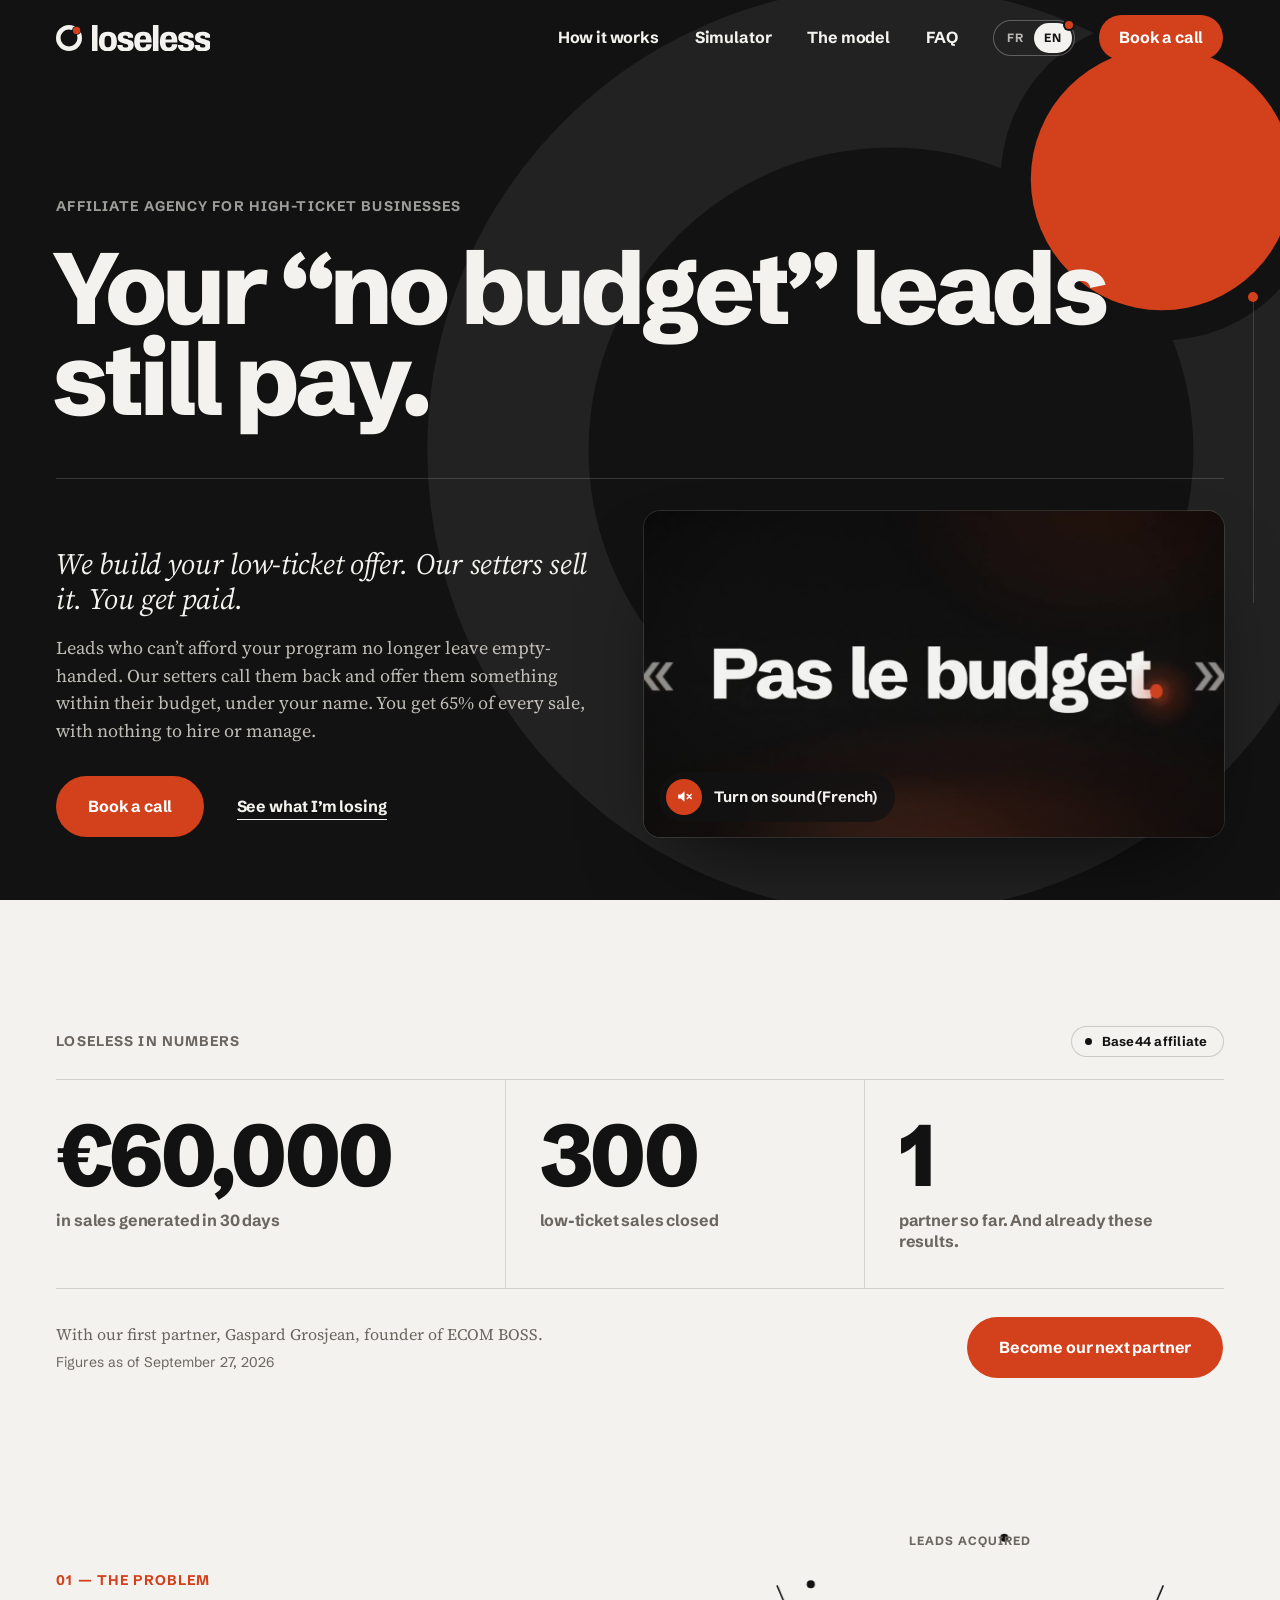
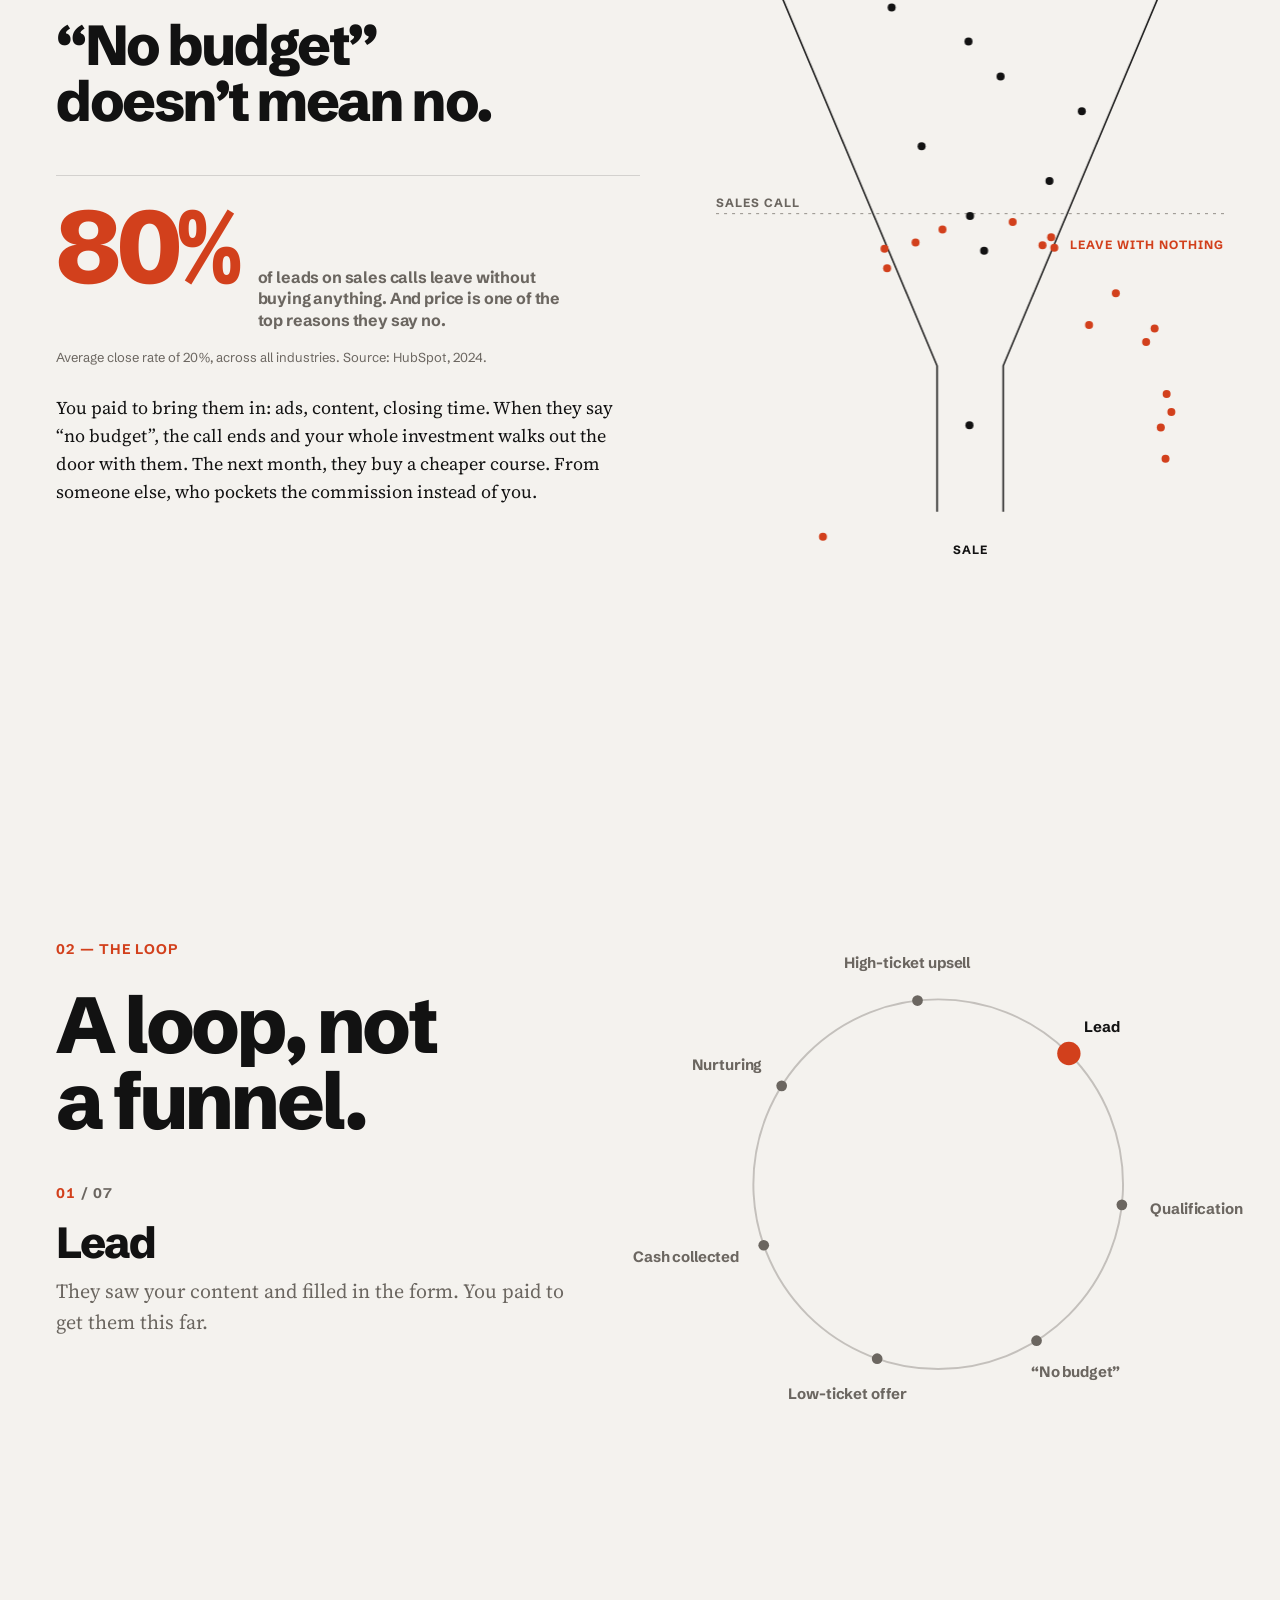
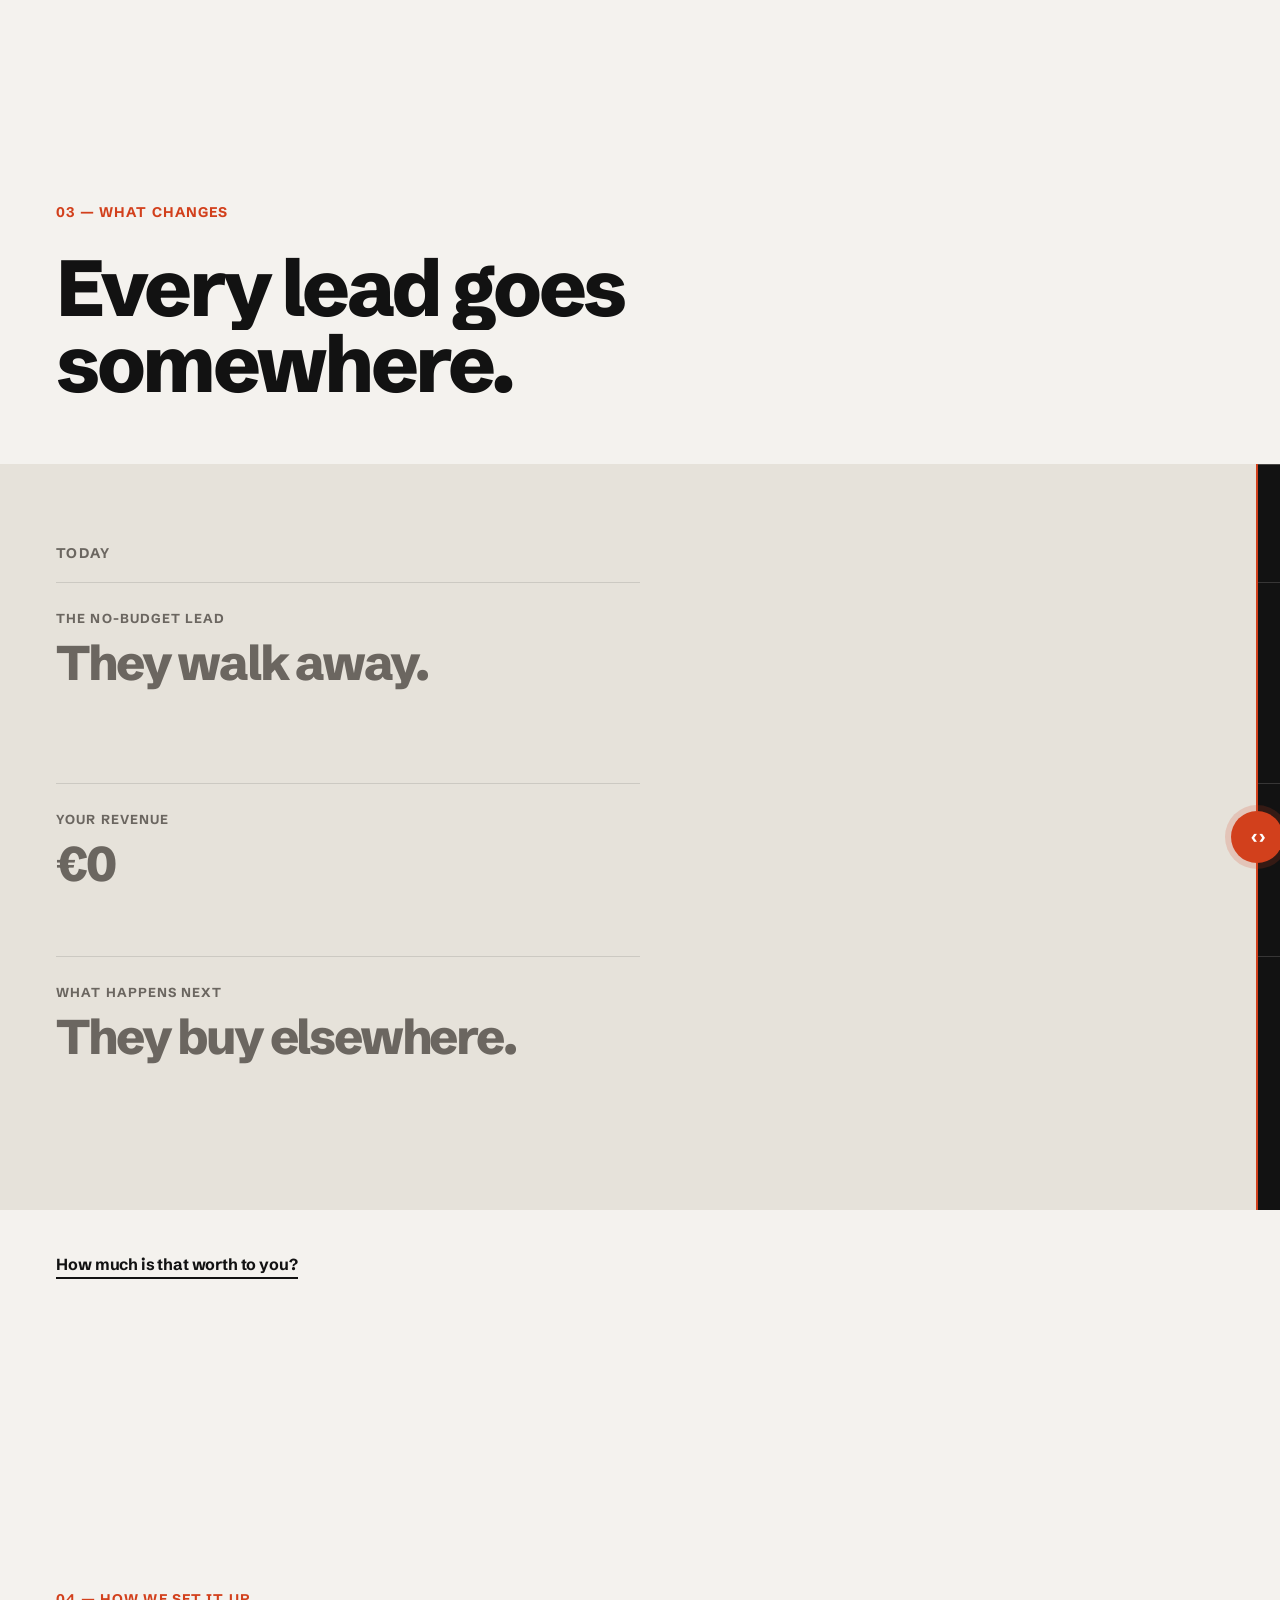
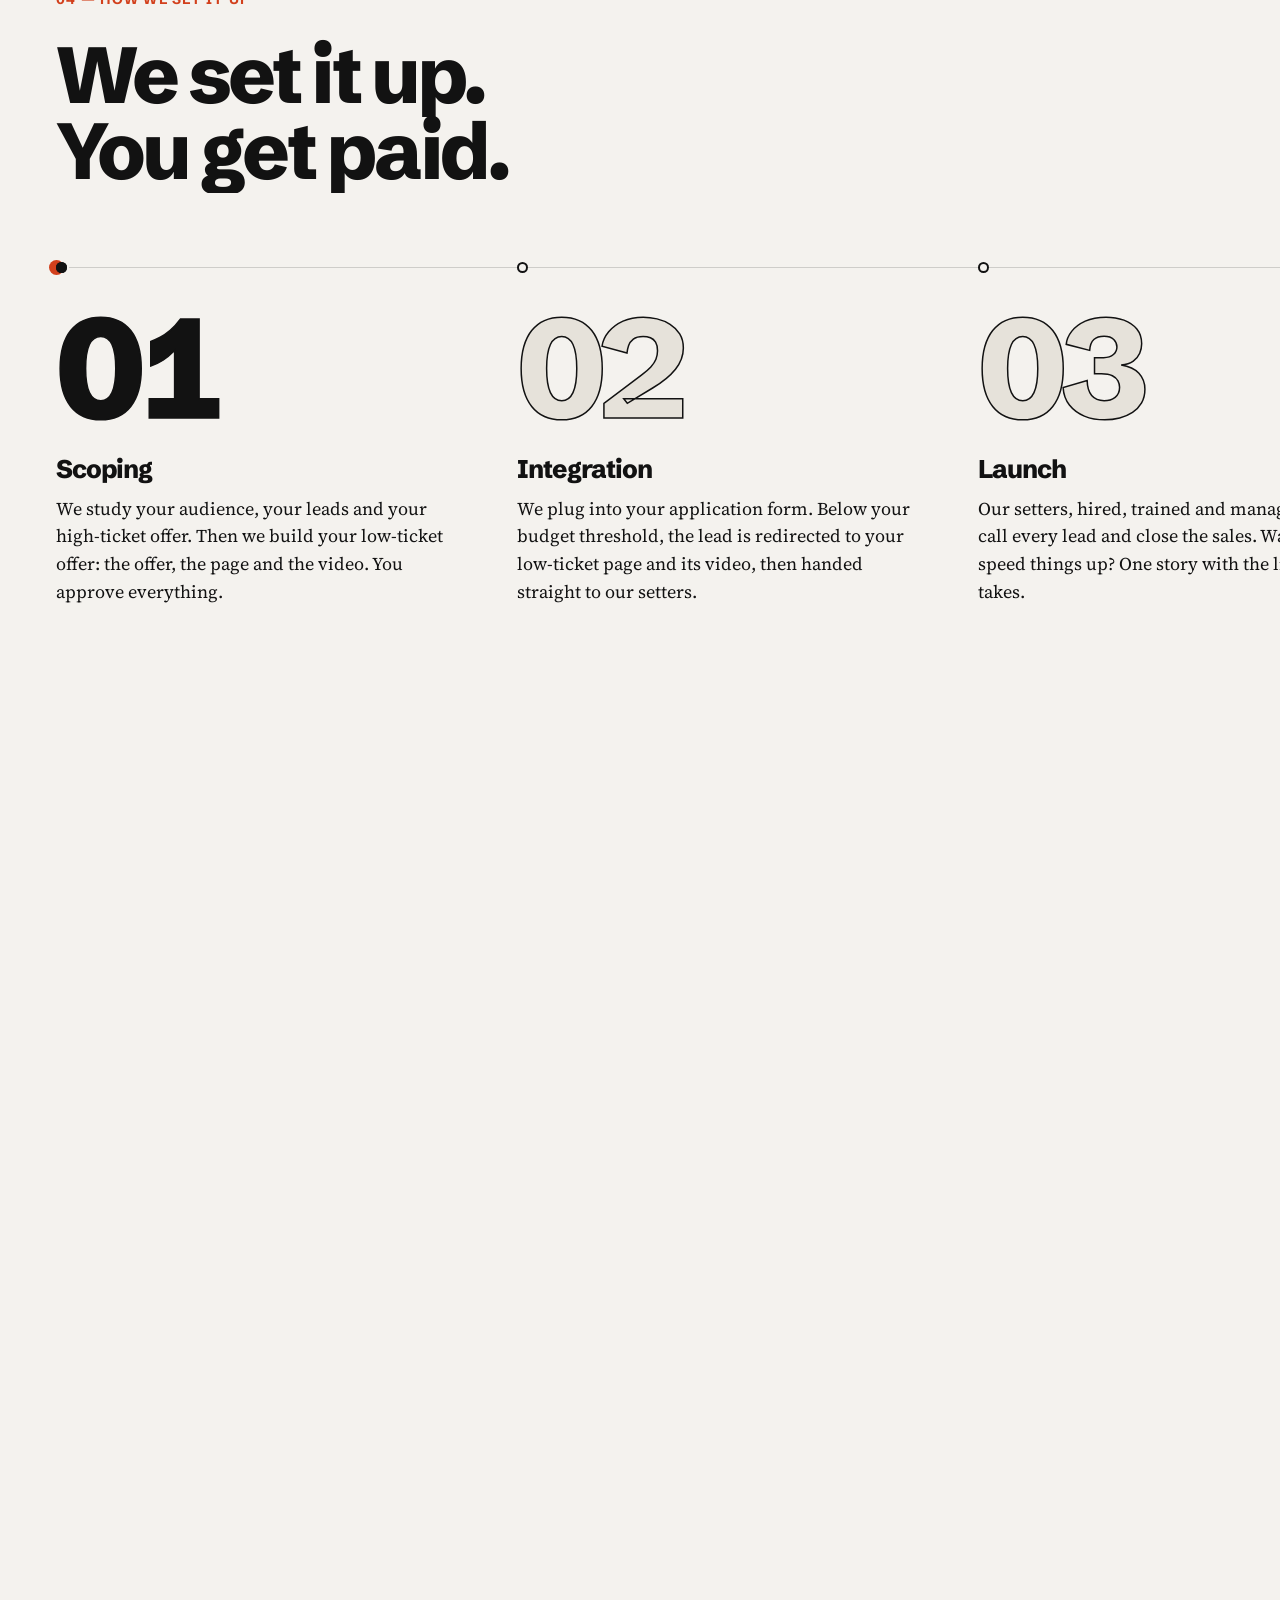
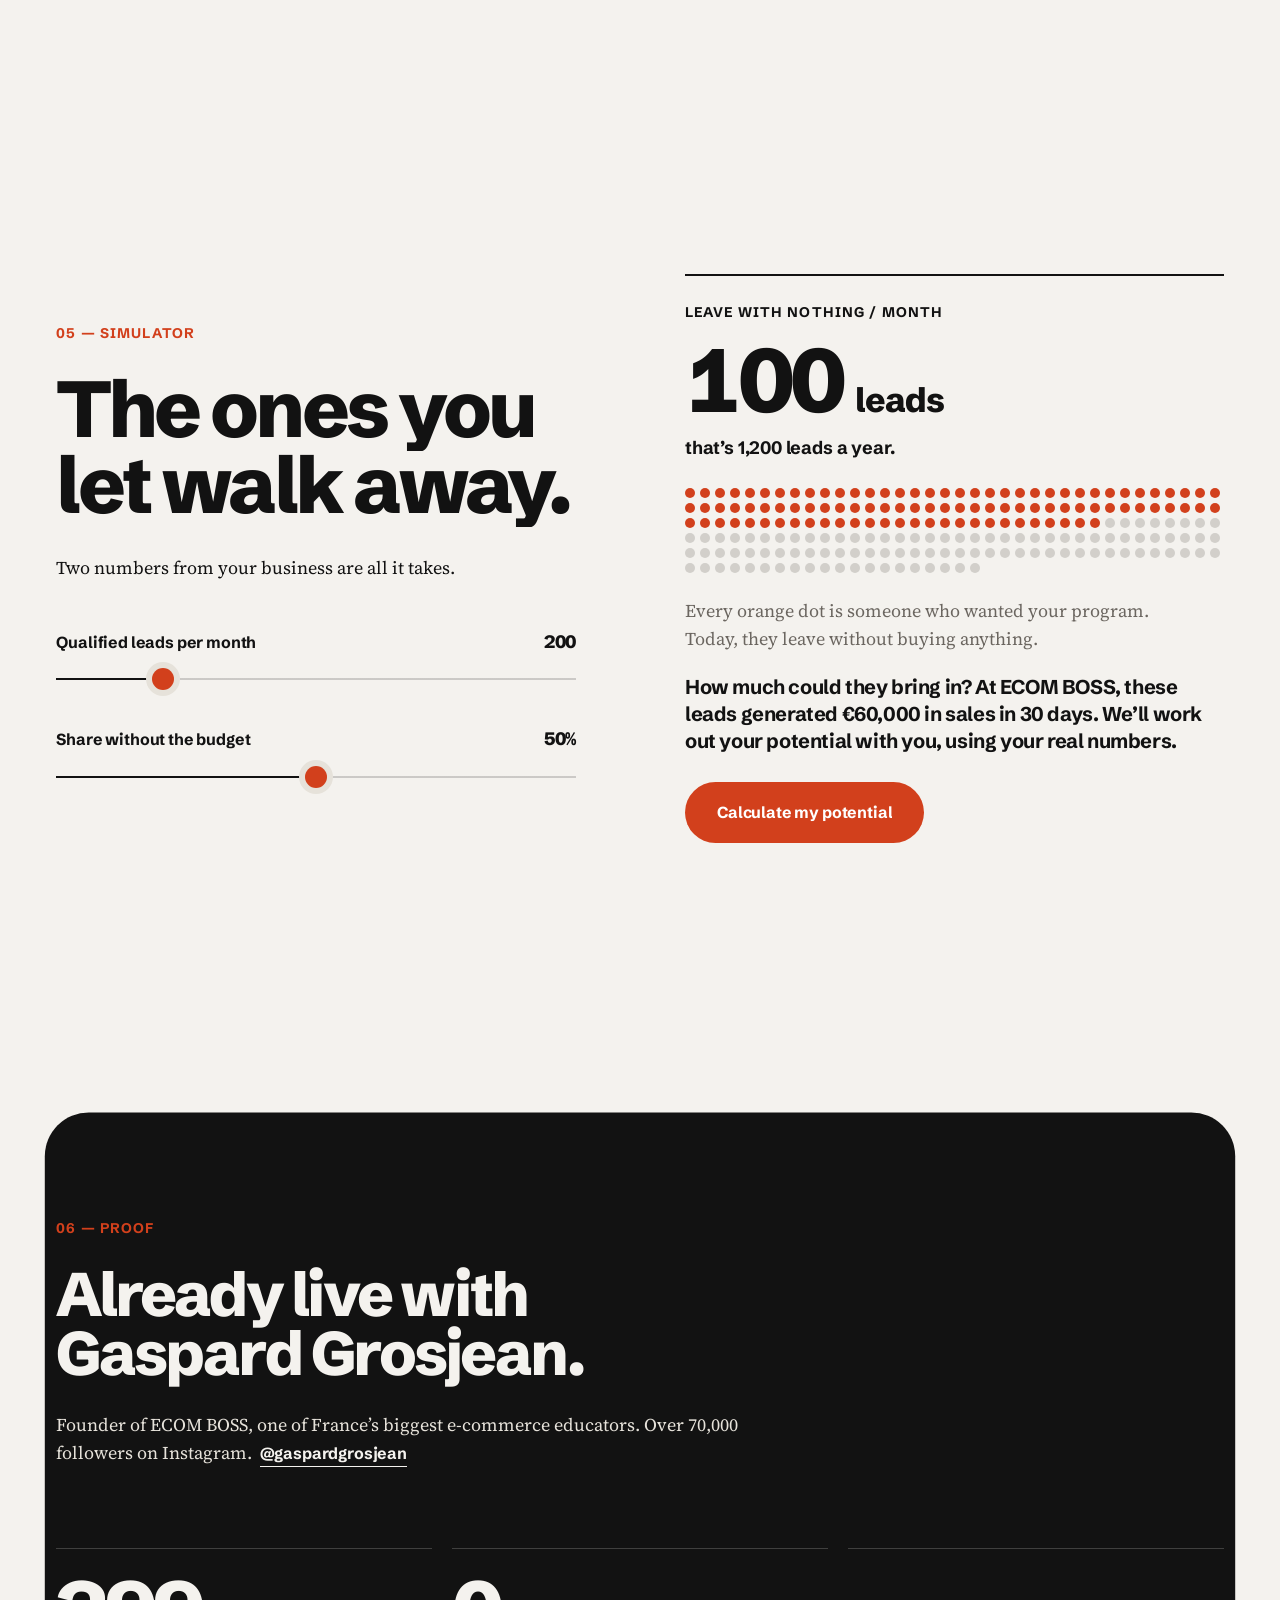
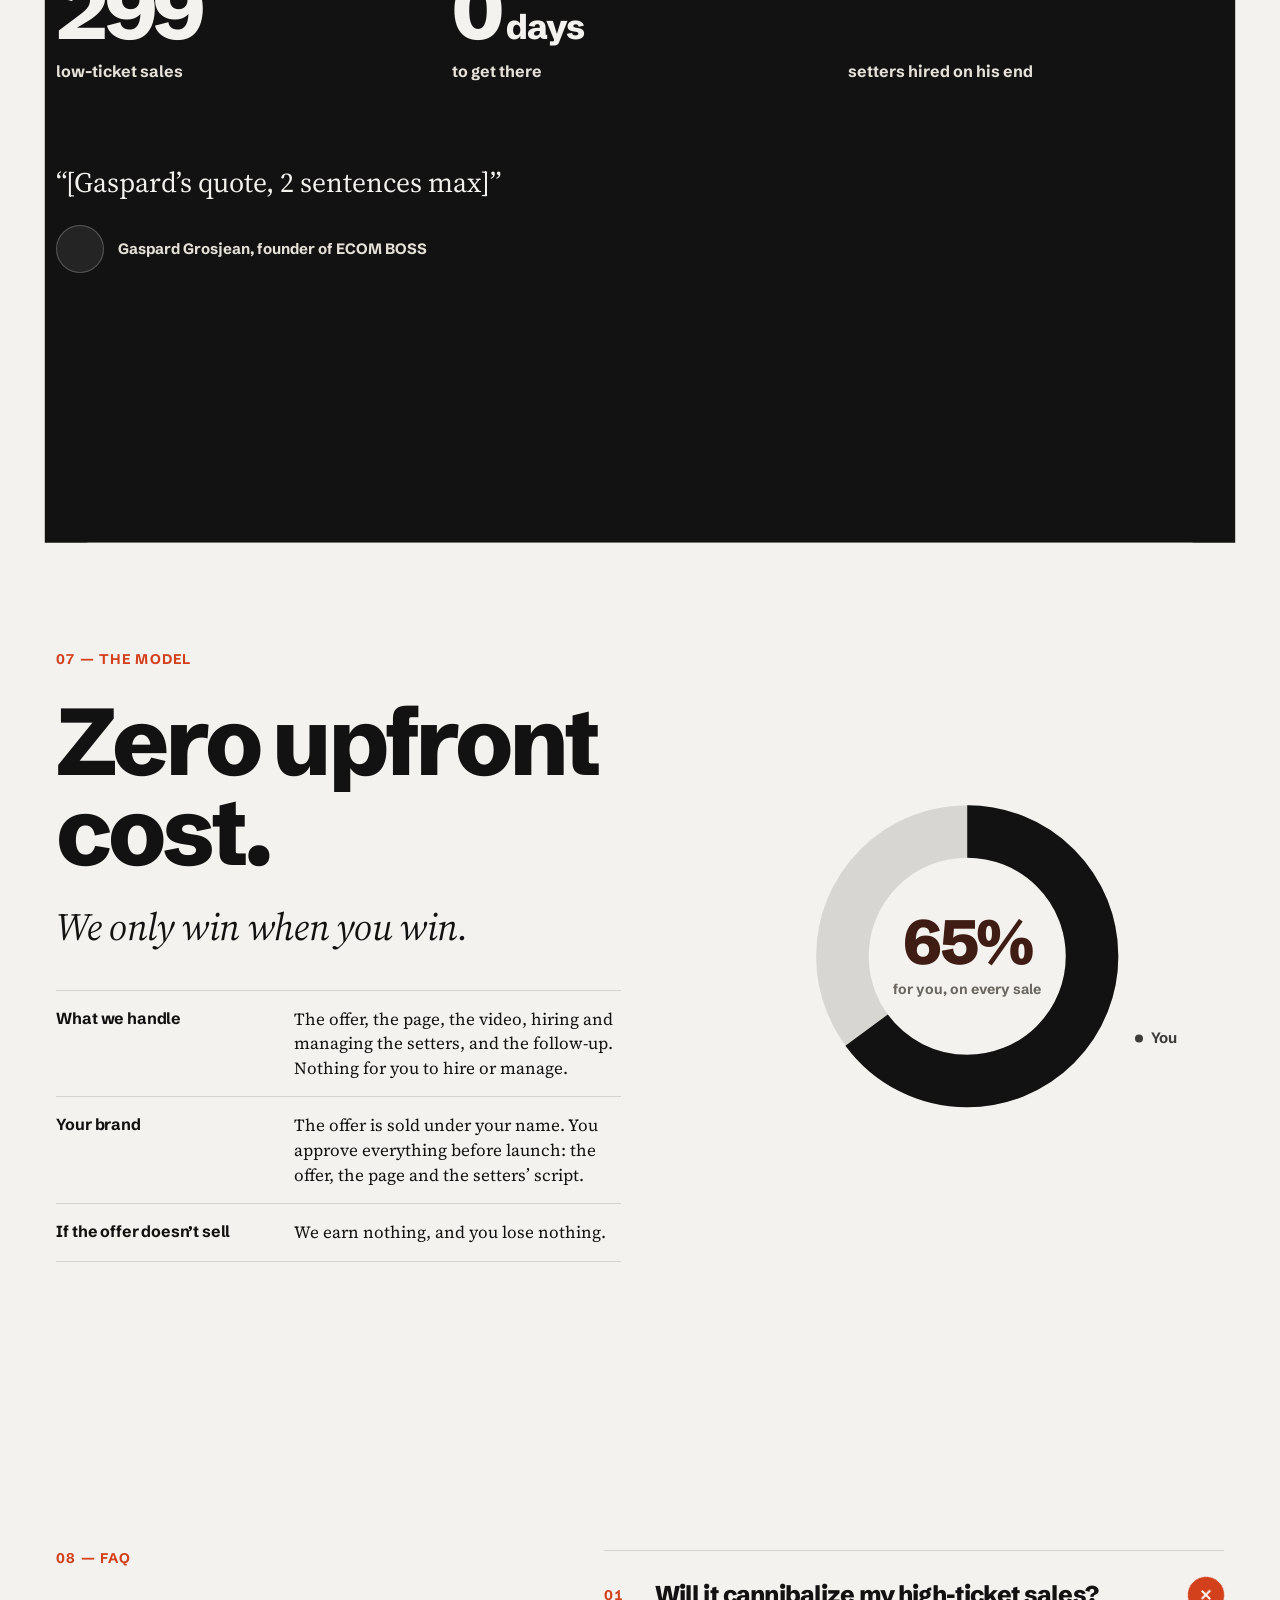
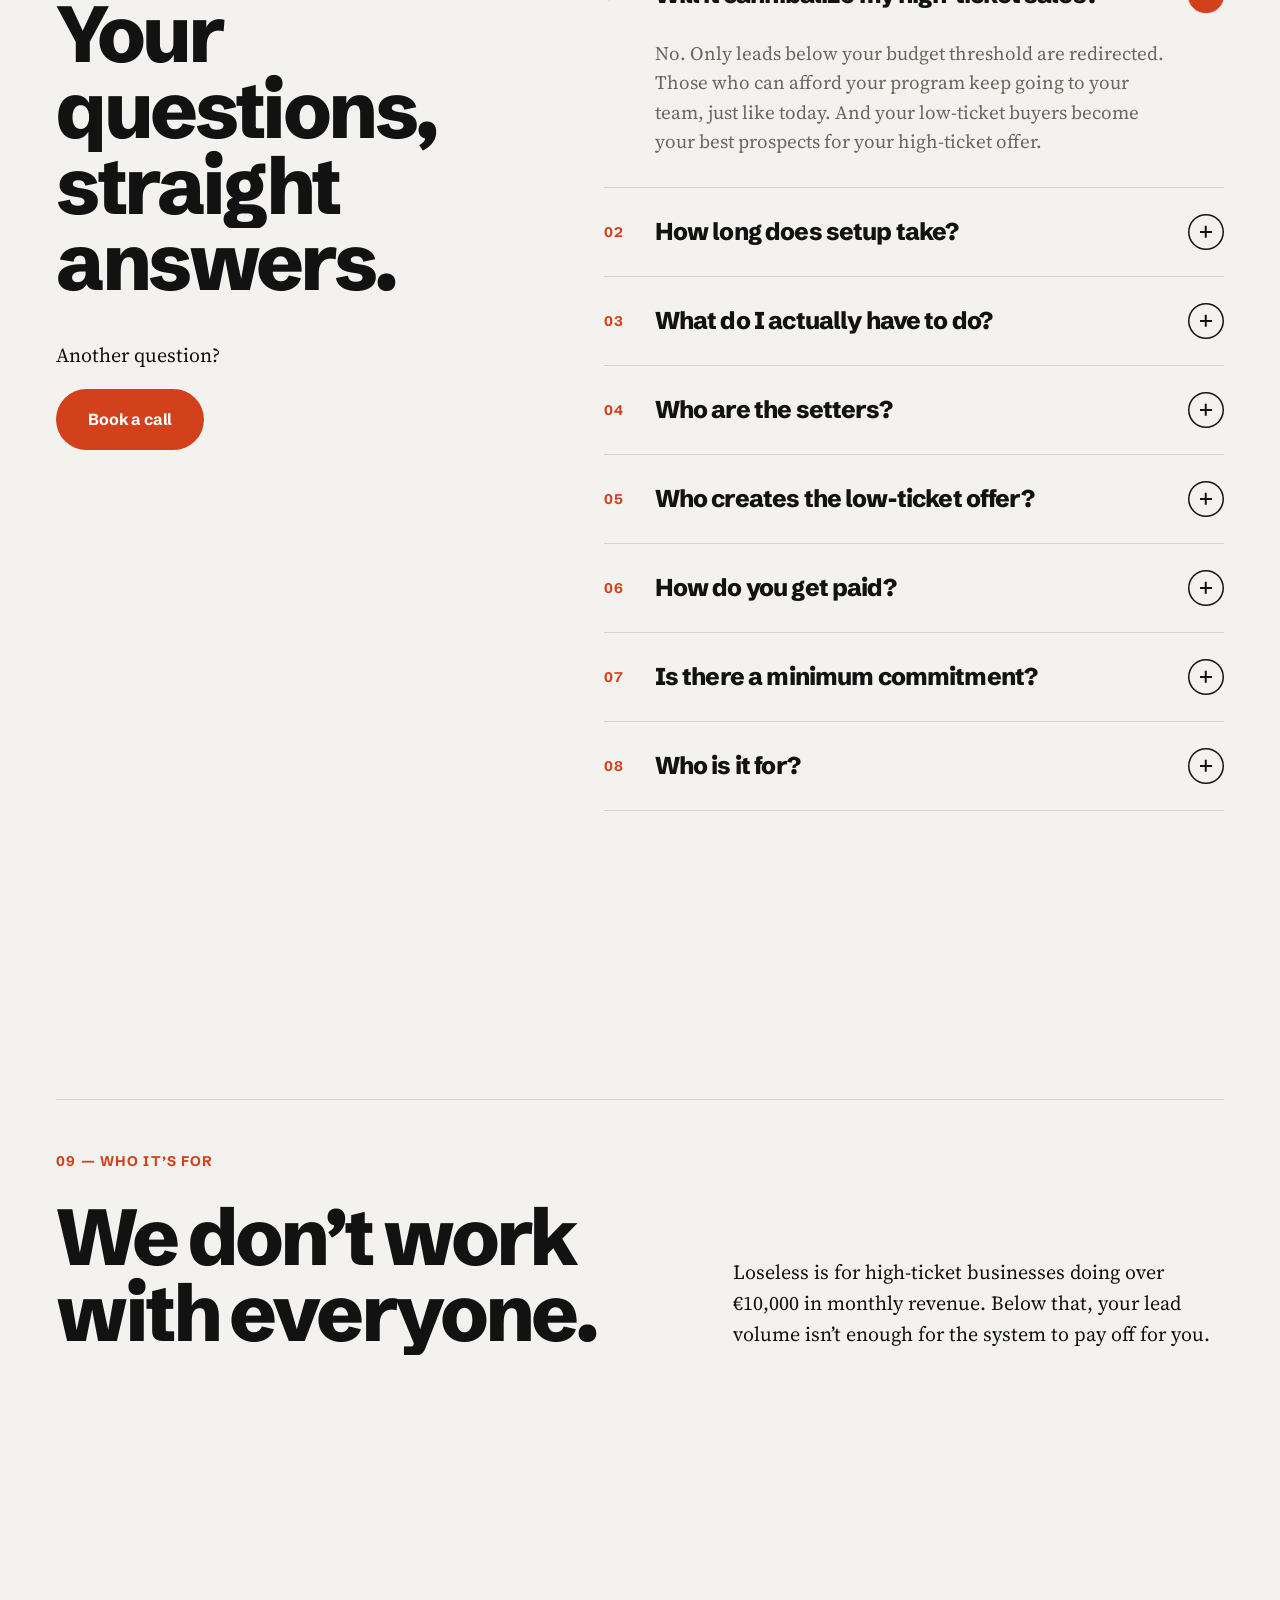
==== en/index.html @ 0606def5 "Nouvelle version du film motion design dans le hero Co-Authored-By: Claude Opus 5.5 (1M context) <no" ====
<!doctype html>
<html lang="en">
<head>
<meta charset="utf-8">
<meta name="viewport" content="width=device-width, initial-scale=1, viewport-fit=cover">
<title>Loseless — Your “no budget” leads still pay.</title>
<meta name="description" content="Loseless sets up a low-ticket offer for leads who can’t afford your program. You earn a commission, and they stay in your ecosystem. Zero upfront cost.">
<meta name="theme-color" content="#121212">
<meta property="og:title" content="Loseless — Your “no budget” leads still pay.">
<meta property="og:description" content="Every lead gets tagged. Every no becomes a commission.">
<link rel="alternate" hreflang="fr" href="../index.html">
<link rel="alternate" hreflang="en" href="index.html">
<link rel="icon" href="../favicon.svg" type="image/svg+xml">
<link rel="preconnect" href="https://fonts.googleapis.com">
<link rel="preconnect" href="https://fonts.gstatic.com" crossorigin>
<link rel="stylesheet" href="https://fonts.googleapis.com/css2?family=Schibsted+Grotesk:wght@400..900&family=Source+Serif+4:ital,opsz,wght@0,8..60,400..600;1,8..60,400&display=swap">
<link rel="stylesheet" href="../styles.css?v=202610062310">
<script>try{if(!matchMedia('(prefers-reduced-motion: reduce)').matches)document.documentElement.classList.add('motion')}catch(e){}</script>
</head>
<body>
<!-- Logotype officiel (assets/logo/loseless-logo-horizontal-encre.svg), couleur héritée -->
<svg width="0" height="0" style="position:absolute" aria-hidden="true" focusable="false">
  <symbol id="lossless-wordmark" viewBox="982.7 0 3309.7 724"><path fill="currentColor" d="M982.7 724L982.7 0L1136.7 0L1136.7 724ZM1424.84 736Q1344.84 736 1289.34 706.5Q1233.84 677 1204.34 615.5Q1174.84 554 1174.84 460Q1174.84 366 1204.34 305Q1233.84 244 1289.34 214.5Q1344.84 185 1424.84 185Q1504.84 185 1560.84 214.5Q1616.84 244 1646.34 305Q1675.84 366 1675.84 460Q1675.84 554 1646.34 615.5Q1616.84 677 1560.84 706.5Q1504.84 736 1424.84 736ZM1424.84 619Q1457.84 619 1478.34 605Q1498.84 591 1508.34 562Q1517.84 533 1517.84 488L1517.84 433Q1517.84 388 1508.34 358.5Q1498.84 329 1478.34 315Q1457.84 301 1424.84 301Q1392.84 301 1371.84 315Q1350.84 329 1341.84 358.5Q1332.84 388 1332.84 433L1332.84 488Q1332.84 533 1341.84 562Q1350.84 591 1371.84 605Q1392.84 619 1424.84 619ZM1913.78 736Q1862.78 736 1821.78 725Q1780.78 714 1751.28 693Q1721.78 672 1705.78 642Q1689.78 612 1689.78 573Q1689.78 569 1690.28 564.5Q1690.78 560 1691.78 555L1835.78 555Q1835.78 559 1835.78 562.5Q1835.78 566 1835.78 569Q1835.78 589 1846.28 602.5Q1856.78 616 1874.78 623Q1892.78 630 1915.78 630Q1932.78 630 1950.28 625.5Q1967.78 621 1979.28 610.5Q1990.78 600 1990.78 582Q1990.78 560 1974.28 548Q1957.78 536 1930.78 528Q1903.78 520 1871.78 512Q1841.78 504 1811.78 493Q1781.78 482 1756.28 464.5Q1730.78 447 1715.28 419.5Q1699.78 392 1699.78 350Q1699.78 305 1717.28 273.5Q1734.78 242 1765.28 222.5Q1795.78 203 1835.28 194Q1874.78 185 1919.78 185Q1962.78 185 1999.78 193.5Q2036.78 202 2066.28 220Q2095.78 238 2112.28 265.5Q2128.78 293 2128.78 330Q2128.78 335 2128.28 341.5Q2127.78 348 2127.78 353L1984.78 353L1984.78 341Q1984.78 324 1975.78 313Q1966.78 302 1951.28 296Q1935.78 290 1915.78 290Q1902.78 290 1891.28 293Q1879.78 296 1869.78 301Q1859.78 306 1854.28 314Q1848.78 322 1848.78 334Q1848.78 350 1860.78 361Q1872.78 372 1895.28 378.5Q1917.78 385 1942.78 393Q1974.78 400 2009.78 409.5Q2044.78 419 2075.28 435Q2105.78 451 2124.28 480Q2142.78 509 2142.78 558Q2142.78 606 2124.78 640.5Q2106.78 675 2075.78 696Q2044.78 717 2003.28 726.5Q1961.78 736 1913.78 736ZM2408.22 736Q2327.22 736 2271.22 707Q2215.22 678 2186.22 617Q2157.22 556 2157.22 460Q2157.22 365 2186.22 304Q2215.22 243 2271.22 214Q2327.22 185 2406.22 185Q2485.22 185 2538.22 212Q2591.22 239 2617.72 298.5Q2644.22 358 2644.22 456L2644.22 490L2315.22 490Q2315.22 535 2324.22 565Q2333.22 595 2353.22 610Q2373.22 625 2408.22 625Q2429.22 625 2444.72 619.5Q2460.22 614 2470.72 602.5Q2481.22 591 2487.22 574.5Q2493.22 558 2492.22 536L2644.22 536Q2643.22 585 2628.22 622.5Q2613.22 660 2583.22 685.5Q2553.22 711 2509.22 723.5Q2465.22 736 2408.22 736ZM2316.22 406L2486.22 406Q2486.22 377 2481.72 356Q2477.22 335 2467.22 321.5Q2457.22 308 2442.22 301.5Q2427.22 295 2407.22 295Q2377.22 295 2357.72 307.5Q2338.22 320 2328.22 344.5Q2318.22 369 2316.22 406ZM2680.08 724L2680.08 0L2834.08 0L2834.08 724ZM3123.22 736Q3042.22 736 2986.22 707Q2930.22 678 2901.22 617Q2872.22 556 2872.22 460Q2872.22 365 2901.22 304Q2930.22 243 2986.22 214Q3042.22 185 3121.22 185Q3200.22 185 3253.22 212Q3306.22 239 3332.72 298.5Q3359.22 358 3359.22 456L3359.22 490L3030.22 490Q3030.22 535 3039.22 565Q3048.22 595 3068.22 610Q3088.22 625 3123.22 625Q3144.22 625 3159.72 619.5Q3175.22 614 3185.72 602.5Q3196.22 591 3202.22 574.5Q3208.22 558 3207.22 536L3359.22 536Q3358.22 585 3343.22 622.5Q3328.22 660 3298.22 685.5Q3268.22 711 3224.22 723.5Q3180.22 736 3123.22 736ZM3031.22 406L3201.22 406Q3201.22 377 3196.72 356Q3192.22 335 3182.22 321.5Q3172.22 308 3157.22 301.5Q3142.22 295 3122.22 295Q3092.22 295 3072.72 307.5Q3053.22 320 3043.22 344.5Q3033.22 369 3031.22 406ZM3598.31 736Q3547.31 736 3506.31 725Q3465.31 714 3435.81 693Q3406.31 672 3390.31 642Q3374.31 612 3374.31 573Q3374.31 569 3374.81 564.5Q3375.31 560 3376.31 555L3520.31 555Q3520.31 559 3520.31 562.5Q3520.31 566 3520.31 569Q3520.31 589 3530.81 602.5Q3541.31 616 3559.31 623Q3577.31 630 3600.31 630Q3617.31 630 3634.81 625.5Q3652.31 621 3663.81 610.5Q3675.31 600 3675.31 582Q3675.31 560 3658.81 548Q3642.31 536 3615.31 528Q3588.31 520 3556.31 512Q3526.31 504 3496.31 493Q3466.31 482 3440.81 464.5Q3415.31 447 3399.81 419.5Q3384.31 392 3384.31 350Q3384.31 305 3401.81 273.5Q3419.31 242 3449.81 222.5Q3480.31 203 3519.81 194Q3559.31 185 3604.31 185Q3647.31 185 3684.31 193.5Q3721.31 202 3750.81 220Q3780.31 238 3796.81 265.5Q3813.31 293 3813.31 330Q3813.31 335 3812.81 341.5Q3812.31 348 3812.31 353L3669.31 353L3669.31 341Q3669.31 324 3660.31 313Q3651.31 302 3635.81 296Q3620.31 290 3600.31 290Q3587.31 290 3575.81 293Q3564.31 296 3554.31 301Q3544.31 306 3538.81 314Q3533.31 322 3533.31 334Q3533.31 350 3545.31 361Q3557.31 372 3579.81 378.5Q3602.31 385 3627.31 393Q3659.31 400 3694.31 409.5Q3729.31 419 3759.81 435Q3790.31 451 3808.81 480Q3827.31 509 3827.31 558Q3827.31 606 3809.31 640.5Q3791.31 675 3760.31 696Q3729.31 717 3687.81 726.5Q3646.31 736 3598.31 736ZM4063.46 736Q4012.46 736 3971.46 725Q3930.46 714 3900.96 693Q3871.46 672 3855.46 642Q3839.46 612 3839.46 573Q3839.46 569 3839.96 564.5Q3840.46 560 3841.46 555L3985.46 555Q3985.46 559 3985.46 562.5Q3985.46 566 3985.46 569Q3985.46 589 3995.96 602.5Q4006.46 616 4024.46 623Q4042.46 630 4065.46 630Q4082.46 630 4099.96 625.5Q4117.46 621 4128.96 610.5Q4140.46 600 4140.46 582Q4140.46 560 4123.96 548Q4107.46 536 4080.46 528Q4053.46 520 4021.46 512Q3991.46 504 3961.46 493Q3931.46 482 3905.96 464.5Q3880.46 447 3864.96 419.5Q3849.46 392 3849.46 350Q3849.46 305 3866.96 273.5Q3884.46 242 3914.96 222.5Q3945.46 203 3984.96 194Q4024.46 185 4069.46 185Q4112.46 185 4149.46 193.5Q4186.46 202 4215.96 220Q4245.46 238 4261.96 265.5Q4278.46 293 4278.46 330Q4278.46 335 4277.96 341.5Q4277.46 348 4277.46 353L4134.46 353L4134.46 341Q4134.46 324 4125.46 313Q4116.46 302 4100.96 296Q4085.46 290 4065.46 290Q4052.46 290 4040.96 293Q4029.46 296 4019.46 301Q4009.46 306 4003.96 314Q3998.46 322 3998.46 334Q3998.46 350 4010.46 361Q4022.46 372 4044.96 378.5Q4067.46 385 4092.46 393Q4124.46 400 4159.46 409.5Q4194.46 419 4224.96 435Q4255.46 451 4273.96 480Q4292.46 509 4292.46 558Q4292.46 606 4274.46 640.5Q4256.46 675 4225.46 696Q4194.46 717 4152.96 726.5Q4111.46 736 4063.46 736Z"/></symbol>
</svg>


<a class="skip" href="#contenu">Skip to content</a>

<!-- Intro : l'anneau se dessine, le point se pose, le logo rejoint le header -->
<div class="loader" aria-hidden="true">
  <svg class="loader__mark" viewBox="4 4 92 92">
    <defs>
      <mask id="gap-loader" maskUnits="userSpaceOnUse" x="-10" y="-10" width="120" height="120">
        <rect x="-10" y="-10" width="120" height="120" fill="#fff"/>
        <circle class="loader__gap" cx="76.87" cy="23.13" r="16" fill="#000"/>
      </mask>
    </defs>
    <g mask="url(#gap-loader)">
      <circle class="loader__ring" cx="50" cy="50" r="38" fill="none" stroke="currentColor" stroke-width="16" pathLength="100" transform="rotate(-45 50 50)"/>
    </g>
    <circle class="loader__dot" cx="76.87" cy="23.13" r="13" fill="#D2401C"/>
  </svg>
</div>

<!-- Curseur (desktop) + progression -->
<div class="cursor" aria-hidden="true"><span class="cursor__ring"></span><span class="cursor__dot"></span></div>
<div class="progress" aria-hidden="true"><span class="progress__bar"></span><span class="progress__dot"></span></div>

<header class="site-header">
  <div class="site-header__inner">
    <a class="logo" href="#top" aria-label="Loseless, back to top">
      <svg class="mark" viewBox="4 4 92 92" aria-hidden="true">
        <defs>
          <mask id="gap-header" maskUnits="userSpaceOnUse" x="-10" y="-10" width="120" height="120">
            <rect x="-10" y="-10" width="120" height="120" fill="#fff"/>
            <circle cx="76.87" cy="23.13" r="16" fill="#000"/>
          </mask>
        </defs>
        <circle cx="50" cy="50" r="38" fill="none" stroke="currentColor" stroke-width="16" mask="url(#gap-header)"/>
        <circle cx="76.87" cy="23.13" r="13" fill="#D2401C"/>
      </svg>
      <svg class="logo__word" viewBox="0 0 3309.7 724" aria-hidden="true" focusable="false"><use href="#lossless-wordmark"/></svg>
    </a>
    <nav class="nav" aria-label="Main navigation">
      <a class="link" href="#boucle">How it works</a>
      <a class="link" href="#simulateur">Simulator</a>
      <a class="link" href="#modele">The model</a>
      <a class="link" href="#faq">FAQ</a>
    </nav>
    <nav class="lang" aria-label="Language">
      <span class="lang__thumb" aria-hidden="true"></span>
      <a class="lang__opt" href="../index.html" hreflang="fr" lang="fr"><span class="sr-only">Français</span><span aria-hidden="true">FR</span></a>
      <a class="lang__opt" href="index.html" hreflang="en" lang="en" aria-current="page"><span class="sr-only">English</span><span aria-hidden="true">EN</span></a>
    </nav>
    <a class="btn btn--primary btn--sm" href="reserver.html" data-book data-magnetic><span class="btn__label"><span class="lbl-long">Book a call</span><span class="lbl-short">Book</span></span></a>
  </div>
</header>

<main id="contenu">

  <!-- HERO -->
  <section class="hero" id="top">
    <div class="hero__ring" aria-hidden="true">
      <svg viewBox="0 0 100 100">
        <defs>
          <mask id="gap-hero" maskUnits="userSpaceOnUse" x="-10" y="-10" width="120" height="120">
            <rect x="-10" y="-10" width="120" height="120" fill="#fff"/>
            <circle cx="76.87" cy="23.13" r="16" fill="#000"/>
          </mask>
        </defs>
        <g mask="url(#gap-hero)">
          <circle class="hero__stroke" cx="50" cy="50" r="38" fill="none" stroke="currentColor" stroke-width="16" pathLength="100" transform="rotate(-45 50 50)"/>
        </g>
        <g class="hero__dot-in"><circle class="hero__dot" cx="76.87" cy="23.13" r="13" fill="#D2401C"/></g>
      </svg>
    </div>

    <div class="wrap hero__inner">
      <p class="hero__tag">Affiliate agency for high-ticket businesses</p>
      <h1 class="hero__title">Your <span class="nobr">“no budget”</span> leads<br class="br-desk"> still pay.</h1>
      <div class="hero__bottom">
        <div class="hero__copy">
          <p class="hero__promise promise">We build your low-ticket offer. Our setters sell it. You get paid.</p>
          <p class="hero__text">Leads who can’t afford your program no longer leave empty-handed. Our setters call them back and offer them something within their budget, under your name. You get 65% of every sale, with nothing to hire or manage.</p>
          <div class="hero__ctas">
            <a class="btn btn--primary" href="reserver.html" data-book data-magnetic><span class="btn__label" data-text="Book a call">Book a call</span></a>
            <a class="link link--strong" href="#simulateur">See what I’m losing</a>
          </div>
        </div>
        <!-- Film: muted loop in the hero; “Turn on sound” restarts it from the beginning, with sound -->
        <div class="hero__film">
          <video class="hero__film-video" data-src="../assets/video/film.mp4?v=202610062310" poster="../assets/video/film-apercu.jpg?v=202610062310" muted loop playsinline preload="none" aria-label="Loseless film (55 seconds, in French)"></video>
          <span class="hero__film-bar" aria-hidden="true"></span>
          <button class="hero__film-cta" type="button" data-film-sound aria-pressed="false">
            <span class="hero__film-play" aria-hidden="true"><svg viewBox="0 0 24 24"><path d="M4 9.5h3.5L12 5.5v13l-4.5-4H4z" fill="currentColor"/><path class="i-off" d="M15.5 9.5l5 5m0-5l-5 5" stroke="currentColor" stroke-width="2" stroke-linecap="round"/><path class="i-on" d="M15.5 9a4.2 4.2 0 0 1 0 6M18 6.5a7.8 7.8 0 0 1 0 11" fill="none" stroke="currentColor" stroke-width="2" stroke-linecap="round"/></svg></span>
            <span class="hero__film-label" data-on="Mute" data-off="Turn on sound (French)">Turn on sound (French)</span>
          </button>
        </div>
      </div>
    </div>
  </section>

  <!-- CHIFFRES — bandeau de preuve juste après le hero -->
  <section class="figures" aria-labelledby="t-figures" data-reveal-start="top 30%">
    <div class="wrap">
      <div class="figures__top" data-fade>
        <h2 class="figures__title" id="t-figures">Loseless in numbers</h2>
        <p class="figures__badge"><span class="figures__badge-dot" aria-hidden="true"></span>Base44 affiliate</p>
      </div>
      <ul class="figures__list" data-stagger>
        <li class="figure">
          <span class="figure__num"><span data-count="60000" data-prefix="€">€60,000</span></span>
          <span class="figure__label">in sales generated in 30&nbsp;days</span>
        </li>
        <li class="figure">
          <span class="figure__num"><span data-count="300">300</span></span>
          <span class="figure__label">low&#8209;ticket sales closed</span>
        </li>
        <li class="figure">
          <span class="figure__num"><span data-count="1">1</span></span>
          <span class="figure__label">partner so far. And already these results.</span>
        </li>
      </ul>
      <div class="figures__foot" data-fade>
        <div class="figures__context">
          <p>With our first partner, Gaspard Grosjean, founder of ECOM&nbsp;BOSS.</p>
          <p class="figures__date">Figures as of September 27, 2026</p>
        </div>
        <a class="btn btn--primary" href="reserver.html" data-book data-magnetic><span class="btn__label" data-text="Become our next partner">Become our next partner</span></a>
      </div>
    </div>
  </section>

  <!-- 01 — LE PROBLÈME -->
  <section class="section problem" id="probleme" aria-labelledby="t-probleme">
    <div class="wrap problem__grid">
      <div class="problem__copy">
        <p class="eyebrow" data-fade>01 — The problem</p>
        <h2 id="t-probleme" class="h2 problem__title" data-split><span class="nobr">“No budget”</span> doesn’t mean&nbsp;no.</h2>
        <!-- Valeur X : constante PROBLEME_STATS en haut de main.js -->
        <p class="stat" data-fade>
          <span class="stat__num" data-count="" data-suffix="%">80%</span>
          <span class="stat__label">of leads on sales calls leave without buying anything. And price is one of the top reasons they say no.</span>
        </p>
        <p class="stat__source" data-fade>Average close rate of 20%, across all industries. Source: HubSpot, 2024.</p>
        <p class="body" data-fade>You paid to bring them in: ads, content, closing time. When they say “no budget”, the call ends and your whole investment walks out the door with them. The next month, they buy a cheaper course. From someone else, who pockets the commission instead of you.</p>
      </div>

      <figure class="funnel" data-fade>
        <canvas class="funnel__canvas"></canvas>
        <div class="funnel__labels" aria-hidden="true">
          <span class="funnel__l funnel__l--top">Leads acquired</span>
          <span class="funnel__l funnel__l--call">Sales call</span>
          <span class="funnel__l funnel__l--lost">Leave<br class="br-mob"> with nothing</span>
          <span class="funnel__l funnel__l--sale">Sale</span>
        </div>
        <figcaption class="sr-only">Illustration: leads enter a sales funnel. Right after the sales call, about eight in ten drop out the sides without buying anything; only a few make it to the sale.</figcaption>
      </figure>
    </div>
  </section>

  <!-- 02 — LA BOUCLE (épinglée) -->
  <section class="loop" id="boucle" aria-labelledby="t-boucle">
    <div class="wrap loop__pin">
      <div class="loop__head">
        <p class="eyebrow" data-fade>02 — The loop</p>
        <h2 id="t-boucle" class="h2" data-split>A loop, not a funnel.</h2>
      </div>

      <div class="loop__panel">
        <p class="loop__count" aria-hidden="true"><span class="loop__count-cur">01</span>&thinsp;/&thinsp;07</p>
        <div class="loop__rail" aria-hidden="true"><span class="loop__rail-fill"></span><span class="loop__rail-dot"></span></div>
        <ol class="loop__steps">
          <li class="loop__step"><h3>Lead</h3><p>They saw your content and filled in the form. You paid to get them this far.</p></li>
          <li class="loop__step"><h3>Qualification</h3><p>Form or call: they tell you whether they have the budget for your program.</p></li>
          <li class="loop__step"><h3>“No budget”</h3><p>Today, this is where they disappear. With loseless, they’re redirected to your low-ticket offer.</p></li>
          <li class="loop__step"><h3>Low-ticket offer</h3><p>A dedicated page and video present an offer they can afford. Our setters call them and close the sale.</p></li>
          <li class="loop__step"><h3>Cash collected</h3><p>They buy. You keep at least 65% of every sale, without lifting a finger.</p></li>
          <li class="loop__step"><h3>Nurturing</h3><p>They stay in your ecosystem. They make progress, and you stay connected.</p></li>
          <li class="loop__step"><h3>High-ticket upsell</h3><p>When they’re ready, they come back to your program. This time, with the budget.</p></li>
        </ol>
      </div>

      <div class="loop__visual" aria-hidden="true">
        <div class="loop__stage">
          <svg class="loop__ring" viewBox="0 0 100 100">
            <defs>
              <mask id="gap-loop" maskUnits="userSpaceOnUse" x="-10" y="-10" width="120" height="120">
                <rect x="-10" y="-10" width="120" height="120" fill="#fff"/>
                <circle class="loop__gap" cx="76.87" cy="23.13" r="16" fill="#000"/>
              </mask>
            </defs>
            <g mask="url(#gap-loop)">
              <circle class="loop__track" cx="50" cy="50" r="38" fill="none" stroke="currentColor" stroke-width=".4" opacity="0"/>
              <g class="loop__ticks">
                <circle cx="76.87" cy="23.13" r="1.1"/>
                <circle cx="87.76" cy="54.25" r="1.1"/>
                <circle cx="70.22" cy="82.18" r="1.1"/>
                <circle cx="37.45" cy="85.87" r="1.1"/>
                <circle cx="14.13" cy="62.55" r="1.1"/>
                <circle cx="17.82" cy="29.78" r="1.1"/>
                <circle cx="45.75" cy="12.24" r="1.1"/>
              </g>
              <circle class="loop__arc" cx="50" cy="50" r="38" fill="none" stroke="currentColor" stroke-width="16" pathLength="100" stroke-dasharray="100 100" stroke-dashoffset="0" transform="rotate(-45 50 50)"/>
            </g>
            <circle class="loop__dot" cx="76.87" cy="23.13" r="13" fill="#D2401C"/>
          </svg>
          <ul class="loop__labels">
            <li style="--c:.7071;--s:-.7071">Lead</li>
            <li style="--c:.9937;--s:.1120">Qualification</li>
            <li style="--c:.5320;--s:.8467">“No budget”</li>
            <li style="--c:-.3303;--s:.9439">Low-ticket offer</li>
            <li style="--c:-.9439;--s:.3303">Cash collected</li>
            <li style="--c:-.8467;--s:-.5320">Nurturing</li>
            <li style="--c:-.1120;--s:-.9937">High-ticket upsell</li>
          </ul>
        </div>
      </div>

      <p class="loop__final">Nothing leaks out of the loop.</p>
    </div>
  </section>

  <!-- 03 — CE QUE ÇA CHANGE (rideau avant / après) -->
  <section class="change" aria-labelledby="t-benefits">
    <div class="wrap change__head">
      <p class="eyebrow" data-fade>03 — What changes</p>
      <h2 id="t-benefits" class="h2" data-split>Every lead goes somewhere.</h2>
    </div>

    <!-- Les deux calques ont la même grille pour que les lignes restent alignées ;
         chaque calque n'affiche que sa colonne (l'autre est invisible). -->
    <div class="curtain">
      <div class="curtain__layer curtain__layer--before">
        <div class="wrap curtain__grid">
          <p class="curtain__h curtain__cell--before">Today</p>
          <p class="curtain__h curtain__cell--after" aria-hidden="true">With loseless</p>
          <div class="curtain__cell curtain__cell--before">
            <p class="curtain__label">The no-budget lead</p>
            <p class="curtain__big">They walk away.</p>
            <p class="curtain__text">&nbsp;</p>
          </div>
          <div class="curtain__cell curtain__cell--after" aria-hidden="true">
            <p class="curtain__label">The no-budget lead</p>
            <p class="curtain__big">They buy.</p>
            <p class="curtain__text">An offer within their budget, built for your audience and pitched by our setters.</p>
          </div>
          <div class="curtain__cell curtain__cell--before">
            <p class="curtain__label">Your revenue</p>
            <p class="curtain__big">€0</p>
            <p class="curtain__text">&nbsp;</p>
          </div>
          <div class="curtain__cell curtain__cell--after" aria-hidden="true">
            <p class="curtain__label">Your revenue</p>
            <p class="curtain__big">65%</p>
            <p class="curtain__text">minimum on every sale. Nothing for you to manage.</p>
          </div>
          <div class="curtain__cell curtain__cell--before">
            <p class="curtain__label">What happens next</p>
            <p class="curtain__big">They buy elsewhere.</p>
            <p class="curtain__text">&nbsp;</p>
          </div>
          <div class="curtain__cell curtain__cell--after" aria-hidden="true">
            <p class="curtain__label">What happens next</p>
            <p class="curtain__big">They come back to&nbsp;you.</p>
            <p class="curtain__text">When they’re ready, for your high&#8209;ticket program.</p>
          </div>
        </div>
      </div>
      <div class="curtain__layer curtain__layer--after">
        <div class="wrap curtain__grid">
          <p class="curtain__h curtain__cell--before" aria-hidden="true">Today</p>
          <p class="curtain__h curtain__cell--after">With loseless</p>
          <div class="curtain__cell curtain__cell--before" aria-hidden="true">
            <p class="curtain__label">The no-budget lead</p>
            <p class="curtain__big">They walk away.</p>
            <p class="curtain__text">&nbsp;</p>
          </div>
          <div class="curtain__cell curtain__cell--after">
            <p class="curtain__label">The no-budget lead</p>
            <p class="curtain__big">They buy.</p>
            <p class="curtain__text">An offer within their budget, built for your audience and pitched by our setters.</p>
          </div>
          <div class="curtain__cell curtain__cell--before" aria-hidden="true">
            <p class="curtain__label">Your revenue</p>
            <p class="curtain__big">€0</p>
            <p class="curtain__text">&nbsp;</p>
          </div>
          <div class="curtain__cell curtain__cell--after">
            <p class="curtain__label">Your revenue</p>
            <p class="curtain__big">65%</p>
            <p class="curtain__text">minimum on every sale. Nothing for you to manage.</p>
          </div>
          <div class="curtain__cell curtain__cell--before" aria-hidden="true">
            <p class="curtain__label">What happens next</p>
            <p class="curtain__big">They buy elsewhere.</p>
            <p class="curtain__text">&nbsp;</p>
          </div>
          <div class="curtain__cell curtain__cell--after">
            <p class="curtain__label">What happens next</p>
            <p class="curtain__big">They come back to&nbsp;you.</p>
            <p class="curtain__text">When they’re ready, for your high&#8209;ticket program.</p>
          </div>
        </div>
      </div>
      <div class="curtain__divider">
        <button class="curtain__handle" type="button" role="slider" aria-label="Compare today with loseless" aria-orientation="horizontal" aria-valuemin="20" aria-valuemax="55" aria-valuenow="50" aria-valuetext="Half and half"><span aria-hidden="true">‹&thinsp;›</span></button>
      </div>
    </div>

    <p class="wrap change__more"><a class="link link--strong" href="#simulateur">How much is that worth to you?</a></p>
  </section>

  <!-- 04 — COMMENT ON L'INSTALLE (scroll horizontal) -->
  <section class="install" aria-labelledby="t-install">
    <div class="install__pin">
      <div class="wrap install__head">
        <p class="eyebrow" data-fade>04 — How we set it up</p>
        <h2 id="t-install" class="h2" data-split>We set it up. You get paid.</h2>
      </div>
      <div class="install__viewport">
        <ol class="steps">
          <li class="steps__line" aria-hidden="true"><span class="steps__dot"></span></li>
          <li class="step">
            <span class="step__node" aria-hidden="true"></span>
            <span class="step__num">01</span>
            <h3>Scoping</h3>
            <p>We study your audience, your leads and your high-ticket offer. Then we build your low-ticket offer: the offer, the page and the video. You approve everything.</p>
          </li>
          <li class="step">
            <span class="step__node" aria-hidden="true"></span>
            <span class="step__num">02</span>
            <h3>Integration</h3>
            <p>We plug into your application form. Below your budget threshold, the lead is redirected to your low-ticket page and its video, then handed straight to our setters.</p>
          </li>
          <li class="step">
            <span class="step__node" aria-hidden="true"></span>
            <span class="step__num">03</span>
            <h3>Launch</h3>
            <p>Our setters, hired, trained and managed by us, call every lead and close the sales. Want to speed things up? One story with the link is all it takes.</p>
          </li>
          <li class="step">
            <span class="step__node" aria-hidden="true"></span>
            <span class="step__num">04</span>
            <h3>Tracking &amp; hand-back</h3>
            <p>We track the results with you and fine-tune. Buyers who are ready for your program are sent back to you.</p>
          </li>
        </ol>
      </div>
    </div>
  </section>

  <!-- 05 — SIMULATEUR -->
  <section class="section sim pre-rise" id="simulateur" aria-labelledby="t-sim">
    <div class="sim__bg" aria-hidden="true"></div>
    <div class="wrap sim__grid">
      <div class="sim__copy">
        <p class="eyebrow" data-fade>05 — Simulator</p>
        <h2 id="t-sim" class="h2" data-split>The ones you let walk away.</h2>
        <p class="body" data-fade>Two numbers from your business are all it takes.</p>

        <!-- Valeurs par défaut et seuil de la grille : constante SIMULATEUR en haut de main.js -->
        <div class="sim__fields" data-fade>
          <div class="field">
            <div class="field__row"><label for="s-leads">Qualified leads per month</label><output id="o-leads" for="s-leads">200</output></div>
            <input class="range" type="range" id="s-leads" min="10" max="1000" step="10" value="200">
          </div>
          <div class="field">
            <div class="field__row"><label for="s-nobudget">Share without the budget</label><output id="o-nobudget" for="s-nobudget">50%</output></div>
            <input class="range" type="range" id="s-nobudget" min="10" max="90" step="1" value="50">
          </div>
        </div>
      </div>

      <div class="sim__result" data-fade>
        <p class="sim__label">Leave with nothing / month</p>
        <p class="sim__value"><span id="sim-value">100</span> <span class="sim__unit" id="sim-unit">leads</span></p>
        <p class="sim__year" id="sim-year">that’s 1,200 leads a year.</p>
        <div class="sim__grid-dots" id="sim-dots" aria-hidden="true"></div>
        <p class="sim__legend" id="sim-legend" hidden>1 dot = 5 leads</p>
        <p class="sim__sub">Every orange dot is someone who wanted your program. Today, they leave without buying anything.</p>
        <p class="sim__hook">How much could they bring in? At ECOM&nbsp;BOSS, these leads generated €60,000 in sales in 30&nbsp;days. We’ll work out your potential with you, using your real numbers.</p>
        <p class="sim__cta"><a class="btn btn--primary" href="reserver.html" data-book data-magnetic><span class="btn__label" data-text="Calculate my potential">Calculate my potential</span></a></p>
        <p class="sr-only" id="sim-live" aria-live="polite"></p>
      </div>
    </div>
  </section>

  <!-- 06 — LA PREUVE -->
  <section class="section proof rise rise--dark" aria-labelledby="t-proof">
    <div class="rise__bg" aria-hidden="true"></div>
    <div class="wrap proof__inner">
      <p class="eyebrow" data-fade>06 — Proof</p>
      <h2 id="t-proof" class="h2 h2--mid" data-split>Already live with Gaspard Grosjean.</h2>
      <p class="proof__intro" data-fade>Founder of ECOM&nbsp;BOSS, one of France’s biggest e-commerce educators. Over 70,000 followers on Instagram. <a class="link link--strong" href="https://www.instagram.com/gaspardgrosjean/" target="_blank" rel="noopener">@gaspardgrosjean<span class="sr-only"> (opens in a new tab)</span></a></p>
      <ul class="proof__stats" data-stagger>
        <li><span class="proof__num"><span class="proof__count" data-to="300">300</span></span><span class="proof__label">low-ticket sales</span></li>
        <li><span class="proof__num"><span class="proof__count" data-to="30">30</span><span class="proof__suffix">&nbsp;days</span></span><span class="proof__label">to get there</span></li>
        <li><span class="proof__num proof__num--zero">0</span><span class="proof__label">setters hired on his end</span></li>
      </ul>
      <figure class="proof__quote" data-fade>
        <blockquote><p>“[Gaspard’s quote, 2 sentences max]”</p></blockquote>
        <figcaption>
          <span class="proof__avatar" aria-hidden="true"><!-- photo 48 × 48 : <img src="…" alt=""> --></span>
          <span>Gaspard Grosjean, founder of ECOM&nbsp;BOSS</span>
        </figcaption>
      </figure>
    </div>
  </section>

  <!-- 07 — LE MODÈLE -->
  <section class="section model rise rise--light" id="modele" aria-labelledby="t-model">
    <div class="rise__bg" aria-hidden="true"></div>
    <div class="wrap model__grid">
      <div class="model__head">
        <p class="eyebrow" data-fade>07 — The model</p>
        <h2 id="t-model" class="h2" data-split>Zero upfront cost.</h2>
        <p class="promise model__promise" data-fade>We only win when you win.</p>
      </div>

      <figure class="model__ring">
        <div class="model__stage" aria-hidden="true">
          <svg viewBox="0 0 100 100">
            <circle class="model__track" cx="50" cy="50" r="38" fill="none" stroke-width="16"/>
            <g transform="rotate(-90 50 50)">
              <circle class="model__arc model__arc--you" cx="50" cy="50" r="38" fill="none" stroke-width="16" pathLength="100" stroke-dasharray="65 100"/>
              <circle class="model__arc model__arc--us" cx="50" cy="50" r="38" fill="none" stroke-width="16" pathLength="100" stroke-dasharray="35 100" stroke-dashoffset="-65"/>
            </g>
          </svg>
          <p class="model__center"><span class="model__big">65%</span><span class="model__small">for you, on every sale</span></p>
          <div class="model__legend">
            <span class="model__tag model__tag--you">You</span>
            <span class="model__tag model__tag--us">Loseless<br class="br-desk"> &amp; setters</span>
          </div>
        </div>
        <figcaption class="sr-only">Nothing to pay to get started. After that, on every sale: 65% for you, 35% for loseless and the setters.</figcaption>
      </figure>

      <dl class="model__rows" data-stagger>
        <div><dt>What we handle</dt><dd>The offer, the page, the video, hiring and managing the setters, and the follow-up. Nothing for you to hire or manage.</dd></div>
        <div><dt>Your brand</dt><dd>The offer is sold under your name. You approve everything before launch: the offer, the page and the setters’ script.</dd></div>
        <div><dt>If the offer doesn’t sell</dt><dd>We earn nothing, and you lose nothing.</dd></div>
      </dl>
    </div>
  </section>

  <!-- 08 — FAQ -->
  <section class="section faq" id="faq" aria-labelledby="t-faq">
    <div class="wrap faq__grid">
      <div class="faq__side">
        <div class="faq__head">
          <p class="eyebrow" data-fade>08 — FAQ</p>
          <h2 id="t-faq" class="h2" data-split>Your questions, straight answers.</h2>
        </div>
        <div class="faq__aside" data-fade>
          <p class="faq__more">Another question?</p>
          <a class="btn btn--primary" href="reserver.html" data-book data-magnetic><span class="btn__label" data-text="Book a call">Book a call</span></a>
        </div>
      </div>
      <div class="faq__list">
        <div class="faq__item">
          <h3><button class="faq__q" type="button" aria-expanded="true" aria-controls="faq-1" id="faq-b1"><span class="faq__num">01</span><span class="faq__text">Will it cannibalize my high&#8209;ticket sales?</span><span class="faq__icon" aria-hidden="true"></span></button></h3>
          <div class="faq__panel" id="faq-1" role="region" aria-labelledby="faq-b1"><div class="faq__a">
            <p>No. Only leads below your budget threshold are redirected. Those who can afford your program keep going to your team, just like today. And your low&#8209;ticket buyers become your best prospects for your high&#8209;ticket offer.</p>
          </div></div>
        </div>
        <div class="faq__item">
          <h3><button class="faq__q" type="button" aria-expanded="true" aria-controls="faq-2" id="faq-b2"><span class="faq__num">02</span><span class="faq__text">How long does setup take?</span><span class="faq__icon" aria-hidden="true"></span></button></h3>
          <div class="faq__panel" id="faq-2" role="region" aria-labelledby="faq-b2"><div class="faq__a">
            <p><span class="ph">[TO BE COMPLETED: setup time]</span></p>
          </div></div>
        </div>
        <div class="faq__item">
          <h3><button class="faq__q" type="button" aria-expanded="true" aria-controls="faq-3" id="faq-b3"><span class="faq__num">03</span><span class="faq__text">What do I actually have to do?</span><span class="faq__icon" aria-hidden="true"></span></button></h3>
          <div class="faq__panel" id="faq-3" role="region" aria-labelledby="faq-b3"><div class="faq__a">
            <p>Almost nothing. You approve the offer, the page and the setters’ script before launch. After that, if you want to speed things up, one story with the link is all it takes.</p>
          </div></div>
        </div>
        <div class="faq__item">
          <h3><button class="faq__q" type="button" aria-expanded="true" aria-controls="faq-4" id="faq-b4"><span class="faq__num">04</span><span class="faq__text">Who are the setters?</span><span class="faq__icon" aria-hidden="true"></span></button></h3>
          <div class="faq__panel" id="faq-4" role="region" aria-labelledby="faq-b4"><div class="faq__a">
            <p>Setters we train ourselves, who call your leads and close the sales. They’re paid on commission: they only earn when they sell.</p>
          </div></div>
        </div>
        <div class="faq__item">
          <h3><button class="faq__q" type="button" aria-expanded="true" aria-controls="faq-5" id="faq-b5"><span class="faq__num">05</span><span class="faq__text">Who creates the low&#8209;ticket offer?</span><span class="faq__icon" aria-hidden="true"></span></button></h3>
          <div class="faq__panel" id="faq-5" role="region" aria-labelledby="faq-b5"><div class="faq__a">
            <p><span class="ph">[TO BE COMPLETED]</span></p>
          </div></div>
        </div>
        <div class="faq__item">
          <h3><button class="faq__q" type="button" aria-expanded="true" aria-controls="faq-6" id="faq-b6"><span class="faq__num">06</span><span class="faq__text">How do you get paid?</span><span class="faq__icon" aria-hidden="true"></span></button></h3>
          <div class="faq__panel" id="faq-6" role="region" aria-labelledby="faq-b6"><div class="faq__a">
            <p>Only on sales. Nothing to pay upfront, and you keep at least 65% of every sale. If it doesn’t sell, we earn nothing.</p>
          </div></div>
        </div>
        <div class="faq__item">
          <h3><button class="faq__q" type="button" aria-expanded="true" aria-controls="faq-7" id="faq-b7"><span class="faq__num">07</span><span class="faq__text">Is there a minimum commitment?</span><span class="faq__icon" aria-hidden="true"></span></button></h3>
          <div class="faq__panel" id="faq-7" role="region" aria-labelledby="faq-b7"><div class="faq__a">
            <p><span class="ph">[TO BE COMPLETED]</span></p>
          </div></div>
        </div>
        <div class="faq__item">
          <h3><button class="faq__q" type="button" aria-expanded="true" aria-controls="faq-8" id="faq-b8"><span class="faq__num">08</span><span class="faq__text">Who is it for?</span><span class="faq__icon" aria-hidden="true"></span></button></h3>
          <div class="faq__panel" id="faq-8" role="region" aria-labelledby="faq-b8"><div class="faq__a">
            <p>Coaches and course creators who sell a high&#8209;ticket program and regularly get leads who can’t afford it. <span class="ph">[TO BE COMPLETED: minimum requirement, e.g. number of leads per month]</span></p>
          </div></div>
        </div>
      </div>
    </div>
  </section>

  <!-- 09 — POUR QUI -->
  <section class="section forwho pre-rise" id="pour-qui" aria-labelledby="t-forwho">
    <div class="wrap forwho__grid">
      <div>
        <p class="eyebrow" data-fade>09 — Who it’s for</p>
        <h2 id="t-forwho" class="h2" data-split>We don’t work with everyone.</h2>
      </div>
      <p class="body forwho__text" data-fade>Loseless is for high-ticket businesses doing over €10,000 in monthly revenue. Below that, your lead volume isn’t enough for the system to pay off for you.</p>
    </div>
  </section>

  <!-- CTA FINAL -->
  <section class="cta rise rise--dark" id="contact" aria-labelledby="t-cta">
    <div class="rise__bg" aria-hidden="true"></div>
    <div class="wrap cta__inner">
      <div class="cta__ring" aria-hidden="true">
        <svg viewBox="0 0 100 100">
          <defs>
            <mask id="gap-cta" maskUnits="userSpaceOnUse" x="-10" y="-10" width="120" height="120">
              <rect x="-10" y="-10" width="120" height="120" fill="#fff"/>
              <circle class="cta__gap" cx="76.87" cy="23.13" r="16" fill="#000"/>
            </mask>
          </defs>
          <g mask="url(#gap-cta)">
            <circle class="cta__stroke" cx="50" cy="50" r="38" fill="none" stroke="currentColor" stroke-width="16" pathLength="100" stroke-dasharray="100 100" stroke-dashoffset="0" transform="rotate(-45 50 50)"/>
          </g>
          <circle class="cta__dot" cx="76.87" cy="23.13" r="13" fill="#D2401C"/>
        </svg>
      </div>
      <h2 id="t-cta" class="cta__title" data-split>Close the loop.</h2>
      <p class="cta__text" data-fade>One call is all it takes to know if Loseless is right for your business.</p>
      <div data-fade>
        <a class="btn btn--primary btn--lg" href="reserver.html" data-book data-magnetic><span class="btn__label" data-text="Book a call">Book a call</span></a>
      </div>
    </div>

    <footer class="footer">
      <div class="wrap footer__inner">
        <a class="logo logo--footer" href="#top" aria-label="Loseless, back to top">
          <svg class="mark" viewBox="4 4 92 92" aria-hidden="true">
            <defs>
              <mask id="gap-footer" maskUnits="userSpaceOnUse" x="-10" y="-10" width="120" height="120">
                <rect x="-10" y="-10" width="120" height="120" fill="#fff"/>
                <circle cx="76.87" cy="23.13" r="16" fill="#000"/>
              </mask>
            </defs>
            <circle cx="50" cy="50" r="38" fill="none" stroke="currentColor" stroke-width="16" mask="url(#gap-footer)"/>
            <circle cx="76.87" cy="23.13" r="13" fill="#D2401C"/>
          </svg>
          <svg class="logo__word" viewBox="0 0 3309.7 724" aria-hidden="true" focusable="false"><use href="#lossless-wordmark"/></svg>
        </a>
        <nav class="footer__links" aria-label="Legal links">
          <!-- [TO BE COMPLETED] : page mentions légales + adresse de contact -->
          <a class="link" href="#">Legal notice</a>
          <a class="link" href="#">Contact</a>
        </nav>
        <p class="footer__copy">© 2026 Loseless</p>
      </div>
    </footer>
  </section>

</main>

<script src="../vendor/gsap.min.js" defer></script>
<script src="../vendor/ScrollTrigger.min.js" defer></script>
<script src="../vendor/SplitText.min.js" defer></script>
<script src="../vendor/CustomEase.min.js" defer></script>
<script src="../vendor/lenis.min.js" defer></script>
<script src="../main.js?v=202610062310" defer></script>
</body>
</html>
---- styles.css ----
/* LOSELESS — charte v1.0 */

:root {
  --encre: #121212;
  --papier: #F4F2EE;
  --craie: #E6E2DA;
  --pierre: #6B6660;
  --vermillon: #D2401C;

  --ease: cubic-bezier(0.22, 1, 0.36, 1);
  --sans: "Schibsted Grotesk", ui-sans-serif, system-ui, sans-serif;
  --serif: "Source Serif 4", Georgia, "Times New Roman", serif;

  --gutter: clamp(16px, 4.4vw, 64px);
  --maxw: 1360px;
  --header-h: 76px;
  --overlap: 14vh;
  --section-y: clamp(96px, 16vh, 184px);
}

*, *::before, *::after { box-sizing: border-box; }

html {
  background: var(--papier);
  -webkit-text-size-adjust: 100%;
  overflow-x: clip;
}
html.lenis, html.lenis body { height: auto; }
.lenis.lenis-smooth { scroll-behavior: auto !important; }
.lenis.lenis-stopped { overflow: hidden; }

body {
  margin: 0;
  background: var(--papier);
  color: var(--encre);
  font-family: var(--serif);
  font-size: 18px;
  line-height: 1.55;
  font-optical-sizing: auto;
  -webkit-font-smoothing: antialiased;
  -moz-osx-font-smoothing: grayscale;
  text-rendering: optimizeLegibility;
  overflow-x: clip;
}

h1, h2, h3 { margin: 0; font-family: var(--sans); font-weight: 800; }
p, ol, ul, dl, dd, figure { margin: 0; padding: 0; }
ol, ul { list-style: none; }
a { color: inherit; }
button { font: inherit; color: inherit; }
svg { display: block; }

::selection { background: var(--encre); color: var(--papier); }

[tabindex="-1"]:focus { outline: none; }

:focus-visible {
  outline: 2px solid var(--vermillon);
  outline-offset: 4px;
  border-radius: 4px;
}

.sr-only {
  position: absolute !important;
  width: 1px; height: 1px;
  overflow: hidden; clip: rect(0 0 0 0);
  white-space: nowrap; margin: -1px; padding: 0; border: 0;
}

.skip {
  position: fixed; left: 16px; top: 16px; z-index: 100;
  padding: 12px 18px; border-radius: 999px;
  background: var(--encre); color: var(--papier);
  font: 700 16px/1 var(--sans); text-decoration: none;
  transform: translateY(-160%);
  transition: transform .6s var(--ease);
}
.skip:focus-visible { transform: none; }

.wrap {
  width: 100%;
  max-width: var(--maxw);
  margin: 0 auto;
  padding: 0 var(--gutter);
}

/* ---------- Typo ---------- */

.eyebrow {
  font: 700 14px/1.2 var(--sans);
  text-transform: uppercase;
  letter-spacing: .08em;
  color: var(--vermillon);
  margin-bottom: 28px;
}

.h2 {
  font-size: clamp(40px, 6.2vw, 92px);
  line-height: .96;
  letter-spacing: -.045em;
  max-width: 15ch;
  text-wrap: balance;
}
.h2--narrow { max-width: 12ch; }
.h2--mid { font-size: clamp(36px, 4.8vw, 72px); max-width: 20ch; }

.body { max-width: 34em; }
.h2 + .body { margin-top: 32px; }
.body + .body { margin-top: 1em; }

.promise {
  font-family: var(--serif);
  font-style: italic;
  font-weight: 400;
  letter-spacing: -.01em;
}

.kicker {
  font: 800 clamp(22px, 2vw, 26px)/1.2 var(--sans);
  letter-spacing: -.03em;
  margin-top: 28px;
}

.ph { color: var(--pierre); font-style: normal; }

/* Lignes découpées par SplitText */
.split-line { padding-bottom: .06em; margin-bottom: -.06em; }

/* ---------- Liens & boutons ---------- */

.link {
  position: relative;
  display: inline-block;
  font: 700 16px/1.2 var(--sans);
  letter-spacing: -.01em;
  text-decoration: none;
  padding: 4px 0;
}
.link::after {
  content: "";
  position: absolute; left: 0; right: 0; bottom: 0;
  height: 1.5px;
  background: currentColor;
  transform: scaleX(0);
  transform-origin: right center;
  transition: transform .7s var(--ease);
}
.link:hover::after, .link:focus-visible::after { transform: scaleX(1); transform-origin: left center; }

/* Secondaire : texte souligné en permanence, le soulignement repart au survol */
.link--strong::after { transform: scaleX(1); transform-origin: left center; }
.link--strong:hover::after { animation: underline-run .9s var(--ease); }
@keyframes underline-run {
  0% { transform: scaleX(1); transform-origin: right center; }
  45% { transform: scaleX(0); transform-origin: right center; }
  46% { transform: scaleX(0); transform-origin: left center; }
  100% { transform: scaleX(1); transform-origin: left center; }
}

.btn {
  position: relative;
  display: inline-flex;
  align-items: center;
  justify-content: center;
  font: 700 16px/1 var(--sans);
  letter-spacing: -.01em;
  text-decoration: none;
  white-space: nowrap;
  border: 0;
  border-radius: 999px;
  padding: 21px 32px;
  cursor: pointer;
  will-change: transform;
}
.btn--primary { background: var(--vermillon); color: #fff; }
.btn--sm { padding: 13px 20px; }
.btn--lg { padding: 26px 44px; }

/* Libellé qui roule au survol : le texte et sa copie (ombre) glissent d'un cran */
.btn__label {
  position: relative;
  display: inline-block;
  overflow: hidden;
  line-height: 1.2;
  color: transparent;
  text-shadow: 0 0 0 #fff, 0 1.2em 0 #fff;
  transition: text-shadow .7s var(--ease);
}
.btn:hover .btn__label,
.btn:focus-visible .btn__label { text-shadow: 0 -1.2em 0 #fff, 0 0 0 #fff; }

/* ---------- Logo ---------- */

.logo {
  --h: 26px; /* hauteur du symbole = hauteur du logotype, comme le fichier officiel */
  display: inline-flex;
  align-items: center;
  gap: calc(var(--h) * .357);
  color: inherit;
  text-decoration: none;
  line-height: 0;
}
.logo .mark { width: var(--h); height: var(--h); flex: none; }
.logo__word { display: block; height: var(--h); width: calc(var(--h) * 4.571); }

/* ---------- Loader ---------- */

.loader { display: none; }
html.motion .loader {
  position: fixed; inset: 0; z-index: 90;
  display: grid; place-items: center;
  background: var(--encre);
  color: var(--papier);
  pointer-events: none;
}
.loader__mark { width: 104px; height: 104px; overflow: visible; position: relative; }
html.motion .loader__mark { visibility: hidden; }

/* ---------- Curseur ---------- */

.cursor { display: none; }
html.has-cursor .cursor {
  display: block;
  position: fixed; left: 0; top: 0; z-index: 95;
  pointer-events: none;
}
html.has-cursor, html.has-cursor * { cursor: none !important; }
.cursor__dot, .cursor__ring {
  position: fixed; left: 0; top: 0;
  border-radius: 50%;
  opacity: 0;
  transition: opacity .4s var(--ease);
}
.cursor__dot {
  width: 10px; height: 10px; margin: -5px 0 0 -5px;
  background: var(--vermillon);
}
.cursor__ring {
  width: 48px; height: 48px; margin: -24px 0 0 -24px;
  border: 1.5px solid var(--vermillon);
}
.cursor.is-visible .cursor__dot { opacity: 1; }
.cursor.is-visible.is-hover .cursor__ring { opacity: 1; }
.cursor__dot, .cursor__ring { will-change: transform; }

/* ---------- Progression ---------- */

.progress { display: none; }
html.motion .progress {
  display: block;
  position: fixed; z-index: 60;
  right: 22px; top: 50%;
  width: 10px; height: 34vh;
  transform: translateY(-50%);
  pointer-events: none;
}
.progress__bar {
  position: absolute; left: 4.5px; top: 0; bottom: 0;
  width: 1px;
  background: rgba(107, 102, 96, .45);
  transform-origin: top center;
}
.progress__dot {
  position: absolute; left: 0; top: -5px;
  width: 10px; height: 10px; border-radius: 50%;
  background: var(--vermillon);
}
@media (max-width: 899px) {
  html.motion .progress {
    right: auto; left: 0; top: 0;
    width: 100%; height: 10px;
    transform: none;
  }
  .progress__bar { left: 0; right: 0; top: 0; bottom: auto; width: auto; height: 2px; transform-origin: left center; background: var(--vermillon); }
  .progress__dot { display: none; }
}

/* ---------- Header ---------- */

.site-header {
  position: fixed; left: 0; right: 0; top: 0; z-index: 70;
  height: var(--header-h);
  color: var(--papier);
  transition: transform .8s var(--ease), color .6s var(--ease);
}
.site-header::before {
  content: "";
  position: absolute; inset: 0;
  background: rgba(244, 242, 238, .86);
  -webkit-backdrop-filter: blur(18px);
  backdrop-filter: blur(18px);
  box-shadow: 0 1px 0 rgba(18, 18, 18, .07);
  opacity: 0;
  transition: opacity .6s var(--ease);
}
.site-header.is-scrolled { color: var(--encre); }
.site-header.is-scrolled::before { opacity: 1; }
.site-header.is-hidden { transform: translateY(-101%); }
/* header sombre (étape formulaire de la page de réservation) */
.site-header.is-dark { color: var(--papier); --lang-on: var(--encre); }
.site-header.is-dark::before { opacity: 1; background: rgba(18, 18, 18, .86); box-shadow: 0 1px 0 rgba(244, 242, 238, .08); }
.site-header:focus-within { transform: none; }

.site-header__inner {
  position: relative;
  height: 100%;
  max-width: var(--maxw);
  margin: 0 auto;
  padding: 0 var(--gutter);
  display: flex;
  align-items: center;
  justify-content: space-between;
  gap: 24px;
}
.nav { display: flex; gap: 36px; margin-left: auto; margin-right: 12px; }

/* Sélecteur de langue : pilule FR | EN, la pastille se pose sur la langue active */
.site-header { --lang-on: var(--encre); }
.site-header.is-scrolled { --lang-on: var(--papier); }
.lang {
  position: relative;
  display: inline-flex;
  flex: none;
  padding: 3px;
  border-radius: 999px;
  box-shadow: inset 0 0 0 1px color-mix(in srgb, currentColor 30%, transparent);
  isolation: isolate;
}
.lang__thumb {
  position: absolute; z-index: 0;
  top: 3px; left: 3px;
  width: 38px; height: 30px;
  border-radius: 999px;
  background: currentColor;
  transition: transform .6s var(--ease);
}
/* le point vermillon du logo, posé sur la pastille */
.lang__thumb::after {
  content: "";
  position: absolute; top: -2px; right: -1px;
  width: 8px; height: 8px; border-radius: 50%;
  background: var(--vermillon);
  box-shadow: 0 0 0 2px var(--lang-on);
  transition: box-shadow .6s var(--ease);
}
html[lang="en"] .lang__thumb { transform: translateX(38px); }
.lang:has(.lang__opt:not([aria-current]):hover) .lang__thumb { transform: translateX(7px); }
html[lang="en"] .lang:has(.lang__opt:not([aria-current]):hover) .lang__thumb { transform: translateX(31px); }
.lang__opt {
  position: relative; z-index: 1;
  display: grid; place-items: center;
  width: 38px; height: 30px;
  border-radius: 999px;
  font: 700 12px/1 var(--sans);
  letter-spacing: .08em;
  color: inherit;
  text-decoration: none;
  opacity: .72;
  transition: color .5s var(--ease), opacity .5s var(--ease);
}
.lang__opt:hover { opacity: 1; }
.lang__opt[aria-current] { color: var(--lang-on); opacity: 1; }
.lbl-short { display: none; }
@media (max-width: 899px) {
  :root { --header-h: 64px; }
  .nav { display: none; }
  .lang { margin-left: auto; }
  .site-header__inner { gap: 10px; }
  .logo { --h: 23px; }
  .btn--sm { padding: 12px 18px; font-size: 15px; }
}

/* ---------- Sections ---------- */

.section { position: relative; padding: var(--section-y) 0; }

/* ---------- Hero ---------- */

.hero {
  position: relative;
  z-index: 3;
  background: var(--encre);
  color: var(--papier);
  min-height: 100vh;
  min-height: 100svh;
  overflow: hidden;
}
.hero__ring {
  --w: min(80vw, 112vh);
  position: absolute;
  width: var(--w); height: var(--w);
  right: -9vw;
  top: calc(50% - var(--w) / 2);
  color: rgba(244, 242, 238, .07);
  will-change: transform;
}
.hero__ring svg { width: 100%; height: 100%; overflow: visible; }

.hero__inner {
  position: relative;
  min-height: 100vh;
  min-height: 100svh;
  display: flex;
  flex-direction: column;
  justify-content: flex-end;
  padding-top: calc(var(--header-h) + 48px);
  padding-bottom: clamp(36px, 7vh, 88px);
}
.hero__tag {
  font: 700 14px/1.2 var(--sans);
  text-transform: uppercase;
  letter-spacing: .08em;
  color: rgba(244, 242, 238, .62);
  margin-bottom: clamp(20px, 3vh, 36px);
}
.hero__title {
  /* plafonné par la hauteur d'écran pour laisser la place au film */
  font-size: clamp(46px, min(7.9vw, 12.5vh), 132px);
  line-height: .9;
  letter-spacing: -.045em;
  margin-left: -.04em;
}
.hero__bottom {
  display: grid;
  grid-template-columns: minmax(0, 1fr) minmax(0, 1.08fr);
  align-items: end;
  gap: clamp(32px, 4vw, 64px);
  margin-top: clamp(32px, 6vh, 64px);
  padding-top: 32px;
  border-top: 1px solid rgba(244, 242, 238, .16);
}
.hero__promise { font-size: clamp(24px, 2.3vw, 34px); line-height: 1.2; max-width: 22em; }
@media (max-width: 899px) { .br-desk { display: none; } }
.hero__text { margin-top: 16px; max-width: 32em; color: var(--craie); opacity: .82; }
.hero__ctas { display: flex; align-items: center; gap: 32px; flex-wrap: wrap; margin-top: clamp(24px, 3.4vh, 36px); }

/* Film : carte 16/9, plafonnée par la hauteur d'écran (le hero tient dans la fenêtre) */
.hero__film {
  position: relative;
  justify-self: end;
  width: min(100%, calc((100svh - 480px) * 16 / 9));
  min-width: min(100%, 380px);
  aspect-ratio: 16 / 9;
  border-radius: clamp(14px, 1.3vw, 22px);
  overflow: hidden;
  isolation: isolate;
  background: var(--encre) url("assets/video/film-apercu.jpg?v=202610062310") center / cover;
  box-shadow: 0 0 0 1px rgba(244, 242, 238, .12), 0 40px 90px -36px rgba(0, 0, 0, .8);
  /* calque à part : l'ombre n'est pas repeinte pendant le retrait en cercle du hero */
  will-change: transform;
}
.hero__film-video {
  position: absolute; inset: 0;
  width: 100%; height: 100%;
  object-fit: cover;
}
.hero__film::after {
  content: "";
  position: absolute; inset: 0; z-index: 1;
  background: linear-gradient(to top, rgba(18, 18, 18, .5), rgba(18, 18, 18, 0) 42%);
  pointer-events: none;
  transition: opacity .6s var(--ease);
}
.hero__film.is-sound::after { opacity: 0; }
/* progression du film quand le son est activé */
.hero__film-bar {
  position: absolute; left: 0; right: 0; bottom: 0; z-index: 2;
  height: 3px;
  background: var(--vermillon);
  transform: scaleX(0);
  transform-origin: left center;
  opacity: 0;
  transition: opacity .4s var(--ease);
}
.hero__film.is-sound .hero__film-bar { opacity: 1; }
.hero__film-cta {
  position: absolute; left: clamp(10px, 1.2vw, 18px); bottom: clamp(10px, 1.2vw, 18px); z-index: 3;
  display: inline-flex; align-items: center; gap: 12px;
  padding: 7px 18px 7px 7px;
  border: 0;
  border-radius: 999px;
  /* fond plein, sans flou : un flou par-dessus une vidéo est recalculé à chaque image */
  background: rgba(18, 18, 18, .8);
  color: var(--papier);
  font: 700 15px/1 var(--sans);
  letter-spacing: -.01em;
  white-space: nowrap;
  cursor: pointer;
  transition: background .5s var(--ease);
}
.hero__film-play {
  display: grid; place-items: center;
  width: 36px; height: 36px;
  border-radius: 50%;
  background: var(--vermillon);
  color: #fff;
  transition: transform .6s var(--ease);
}
.hero__film-play svg { width: 19px; height: 19px; }
.hero__film-cta .i-on, .hero__film-cta[aria-pressed="true"] .i-off { display: none; }
.hero__film-cta[aria-pressed="true"] .i-on { display: inline; }
.hero__film-cta:hover .hero__film-play,
.hero__film-cta:focus-visible .hero__film-play { transform: scale(1.12); }
.hero__film-cta:hover { background: rgba(18, 18, 18, .86); }
/* son activé : le bouton se fait discret pour laisser voir le film */
.hero__film.is-sound .hero__film-cta { background: rgba(18, 18, 18, .55); }

@media (max-width: 899px) {
  /* point vermillon en bas à droite, à côté des boutons */
  .hero__ring { --w: 116vw; right: auto; left: -10vw; top: auto; bottom: calc(104px - var(--w) * .7687); }
  .hero__bottom { grid-template-columns: 1fr; gap: 28px; }
  /* le film passe juste sous le titre, visible dès l'arrivée */
  .hero__film { order: -1; justify-self: stretch; width: 100%; min-width: 0; }
  .hero__ctas { gap: 20px; flex-direction: column; align-items: flex-start; }
}

/* ---------- Chiffres (après le hero) ---------- */

.figures { position: relative; z-index: 1; padding: clamp(88px, 14vh, 150px) 0 clamp(40px, 6vh, 72px); }
.figures__top {
  display: flex; align-items: center; justify-content: space-between; gap: 20px; flex-wrap: wrap;
  padding-bottom: 22px;
}
.figures__title {
  font: 700 14px/1.2 var(--sans);
  text-transform: uppercase;
  letter-spacing: .08em;
  color: var(--pierre);
}
.figures__badge {
  display: inline-flex; align-items: center; gap: 10px;
  padding: 9px 16px 9px 14px;
  border-radius: 999px;
  box-shadow: inset 0 0 0 1px rgba(18, 18, 18, .18);
  font: 700 13px/1 var(--sans);
  letter-spacing: .02em;
  color: var(--encre);
}
.figures__badge-dot { width: 7px; height: 7px; border-radius: 50%; background: var(--encre); }
.figures__list {
  display: grid;
  grid-template-columns: minmax(0, 1.25fr) minmax(0, 1fr) minmax(0, 1fr);
  border-top: 1px solid rgba(18, 18, 18, .14);
  border-bottom: 1px solid rgba(18, 18, 18, .14);
}
.figure { padding: clamp(28px, 4vh, 44px) clamp(20px, 2.6vw, 40px); }
.figure:first-child { padding-left: 0; }
.figure + .figure { border-left: 1px solid rgba(18, 18, 18, .14); }
.figure__num {
  display: block;
  font: 800 clamp(56px, 6.8vw, 112px)/.9 var(--sans);
  letter-spacing: -.05em;
  font-variant-numeric: tabular-nums;
  color: var(--encre);
  white-space: nowrap;
}
.figure__label { display: block; margin-top: 16px; font: 700 16px/1.3 var(--sans); letter-spacing: -.01em; color: var(--pierre); }
.figures__foot {
  display: flex; align-items: center; justify-content: space-between; gap: 20px 32px; flex-wrap: wrap;
  padding-top: 28px;
  font-size: 16px;
  color: var(--pierre);
}
.figures__date { margin-top: 4px; font: 400 14px/1.6 var(--sans); }
/* en anglais, les chiffres tabulaires élargissent la virgule des milliers (« 60 , 000 ») */
html[lang="en"] .figure__num { font-variant-numeric: normal; }
.figures + .problem { padding-top: clamp(64px, 10vh, 112px); }

@media (max-width: 767px) {
  .figures__list { grid-template-columns: 1fr; }
  .figure { padding: 26px 0; }
  .figure + .figure { border-left: 0; border-top: 1px solid rgba(18, 18, 18, .14); }
  .figures__foot { flex-direction: column; align-items: flex-start; }
}

/* ---------- 01 Problème ---------- */

.problem { z-index: 1; }
.problem__grid {
  display: grid;
  grid-template-columns: minmax(0, 1.15fr) minmax(0, 1fr);
  gap: clamp(40px, 6vw, 104px);
  align-items: center;
}
.problem__title {
  font-size: clamp(32px, 4.4vw, 70px);
  line-height: 1;
  max-width: none;
}
@media (max-width: 899px) {
  .problem__title { font-size: clamp(30px, 9.6vw, 56px); }
}
.nobr { white-space: nowrap; }
.stat {
  display: flex; align-items: baseline; gap: 20px; flex-wrap: wrap;
  margin: clamp(32px, 5vh, 56px) 0 28px;
  padding-top: 24px;
  border-top: 1px solid rgba(18, 18, 18, .14);
}
.stat__num {
  font: 800 clamp(64px, 8vw, 128px)/.9 var(--sans);
  letter-spacing: -.045em;
  font-variant-numeric: tabular-nums;
  color: var(--vermillon);
}
.stat__label { font: 700 16px/1.35 var(--sans); max-width: 19em; color: var(--pierre); letter-spacing: -.01em; }
.stat__source { margin: -12px 0 28px; font: 400 13px/1.45 var(--sans); color: var(--pierre); }

.funnel { position: relative; aspect-ratio: 4 / 5; width: 100%; }
.funnel__canvas { position: absolute; inset: 0; width: 100%; height: 100%; }
.funnel__labels { position: absolute; inset: 0; pointer-events: none; }
.funnel__l {
  position: absolute;
  font: 700 12px/1 var(--sans);
  text-transform: uppercase;
  letter-spacing: .08em;
  color: var(--pierre);
  white-space: nowrap;
}
.funnel__l--top { left: 50%; top: 2%; transform: translateX(-50%); }
.funnel__l--call { left: 0; top: 46%; transform: translateY(-140%); }
.funnel__l--lost { right: 0; top: 50%; text-align: right; color: var(--vermillon); }
.funnel .br-mob { display: none; }
@media (max-width: 1279px) { .funnel .br-mob { display: inline; } }
.funnel__l--sale { left: 50%; bottom: 0; transform: translateX(-50%); color: var(--encre); }

@media (max-width: 899px) {
  .problem__grid { grid-template-columns: 1fr; }
  .funnel { aspect-ratio: 1 / 1; max-width: 460px; margin: 0 auto; }
  .funnel .br-mob { display: inline; }
  .funnel__l { font-size: 11px; }
}

/* ---------- 02 Boucle ---------- */

.loop { position: relative; }
.loop__pin {
  display: grid;
  grid-template-columns: minmax(0, 1fr) minmax(0, 1.1fr);
  grid-template-rows: auto auto auto;
  column-gap: clamp(40px, 6vw, 96px);
  padding-top: var(--section-y);
  padding-bottom: var(--section-y);
}
.loop__head { grid-column: 1; grid-row: 1; }
.loop__panel { grid-column: 1; grid-row: 2; margin-top: 48px; position: relative; }
.loop__visual { grid-column: 2; grid-row: 1 / span 3; align-self: center; }
.loop__final { grid-column: 1; grid-row: 3; }

.loop__count {
  font: 700 14px/1 var(--sans);
  letter-spacing: .08em;
  font-variant-numeric: tabular-nums;
  color: var(--pierre);
  margin-bottom: 20px;
}
.loop__count-cur { color: var(--vermillon); }
.loop__steps { counter-reset: step; }
.loop__step { counter-increment: step; padding: 18px 0; border-top: 1px solid rgba(18, 18, 18, .12); }
.loop__step h3 { font-size: clamp(26px, 2.6vw, 40px); line-height: 1.05; letter-spacing: -.04em; }
.loop__step p { margin-top: 10px; max-width: 26em; color: var(--pierre); }

.loop__final {
  margin-top: 40px;
  font: 800 clamp(34px, 4vw, 60px)/1 var(--sans);
  letter-spacing: -.045em;
  max-width: 11ch;
}

.loop__stage {
  position: relative;
  width: min(64vh, 38vw, 580px);
  aspect-ratio: 1;
  margin: 0 auto;
  color: var(--encre);
}
.loop__ring { width: 100%; height: 100%; overflow: visible; }
.loop__track { color: rgba(107, 102, 96, .35); }
.loop__ticks circle { fill: var(--pierre); transition: fill .4s var(--ease); }
.loop__ticks circle.is-done { fill: var(--encre); }
.loop__labels li {
  position: absolute;
  left: calc(50% + 44% * var(--c));
  top: calc(50% + 44% * var(--s));
  transform: translate(calc(-50% + 50% * var(--c)), calc(-50% + 50% * var(--s)));
  font: 700 15px/1.1 var(--sans);
  letter-spacing: -.01em;
  white-space: nowrap;
  color: var(--pierre);
  transition: color .5s var(--ease);
}
.loop__labels li.is-active { color: var(--encre); }

.loop__rail { display: none; }
html:not(.motion) .loop__labels { display: none; }

/* Desktop animé : les étapes se superposent, une seule à la fois */
@media (min-width: 900px) {
  html.motion .loop__pin {
    min-height: 100vh;
    padding-top: calc(var(--header-h) + 40px);
    padding-bottom: 48px;
    align-content: center;
  }
  html.motion .loop__panel { display: grid; }
  html.motion .loop__steps { display: grid; }
  html.motion .loop__step { grid-area: 1 / 1; border-top: 0; padding: 0; }
  html.motion .loop__final { grid-row: 2; align-self: end; margin: 0; }
  html.motion .loop__step h3 { font-size: clamp(34px, 3.4vw, 52px); }
  html.motion .loop__step p { font-size: 20px; }
}

/* Mobile : version verticale, le point descend la ligne */
@media (max-width: 899px) {
  .loop__pin { grid-template-columns: 1fr; display: block; }
  .loop__panel { margin-top: 40px; padding-left: 36px; }
  .loop__count { display: none; }
  .loop__step { border-top: 0; padding: 0 0 36px; }
  .loop__step h3 { font-size: 28px; }
  .loop__rail {
    display: block;
    position: absolute; left: 6px; top: 8px; bottom: 44px;
    width: 2px;
    background: rgba(18, 18, 18, .12);
  }
  .loop__rail-fill {
    position: absolute; inset: 0;
    background: var(--encre);
    transform-origin: top center;
  }
  .loop__rail-dot {
    position: absolute; left: -6px; top: -7px;
    width: 14px; height: 14px; border-radius: 50%;
    background: var(--vermillon);
    box-shadow: 0 0 0 5px var(--papier);
  }
  .loop__step { position: relative; }
  .loop__step::before {
    content: "";
    position: absolute; left: -34px; top: 12px;
    width: 8px; height: 8px; border-radius: 50%;
    background: var(--papier);
    box-shadow: inset 0 0 0 2px var(--pierre);
  }
  .loop__visual { margin-top: 24px; }
  .loop__stage { width: min(56vw, 240px); }
  .loop__labels { display: none; }
  .loop__final { margin-top: 32px; text-align: center; max-width: none; font-size: 38px; }
}

/* ---------- 03 Rideau avant / après ---------- */

.change { position: relative; padding-top: var(--section-y); }
.change__head { margin-bottom: clamp(48px, 7vh, 80px); }
.change__more { margin-top: 40px; padding-bottom: var(--section-y); }

.curtain { --split: 50%; --splitn: 50; position: relative; overflow: hidden; }
/* le contenu « Avec lossless » suit le bord du rideau */
.curtain__layer--after .curtain__grid { transform: translateX(calc((var(--splitn) - 50) * 1vw)); }
.curtain__layer { padding: clamp(56px, 9vh, 104px) 0; }
.curtain__layer--before { background: var(--craie); color: var(--encre); }
.curtain__layer--after {
  position: absolute; inset: 0;
  background: var(--encre); color: var(--papier);
  clip-path: inset(0 0 0 var(--split));
}
.curtain__grid {
  display: grid;
  grid-template-columns: minmax(0, 1fr) minmax(0, 1fr);
  align-items: start;
}
/* la ligne de partage tombe au milieu de l'écran : marges intérieures symétriques */
.curtain__cell--before { padding-right: clamp(32px, 5vw, 80px); }
.curtain__cell--after { padding-left: clamp(32px, 5vw, 80px); }
.curtain__layer--before .curtain__cell--after,
.curtain__layer--after .curtain__cell--before { visibility: hidden; }

.curtain__h {
  font: 700 14px/1.2 var(--sans);
  text-transform: uppercase;
  letter-spacing: .08em;
  padding-bottom: 20px;
}
.curtain__layer--before .curtain__h { color: var(--pierre); }
.curtain__layer--after .curtain__h::before {
  content: "";
  display: inline-block;
  width: 8px; height: 8px; border-radius: 50%;
  margin-right: 10px;
  vertical-align: .1em;
  background: var(--vermillon);
}
.curtain__cell { padding-top: 28px; padding-bottom: 28px; border-top: 1px solid rgba(18, 18, 18, .12); }
.curtain__layer--after .curtain__cell { border-top-color: rgba(244, 242, 238, .16); }
.curtain__label {
  font: 700 13px/1.2 var(--sans);
  text-transform: uppercase;
  letter-spacing: .08em;
  color: var(--pierre);
}
.curtain__layer--after .curtain__label { color: rgba(230, 226, 218, .6); }
.curtain__big {
  margin-top: 12px;
  font: 800 clamp(34px, 3.8vw, 60px)/1 var(--sans);
  letter-spacing: -.045em;
}
.curtain__layer--before .curtain__big { color: var(--pierre); }
.curtain__text { margin-top: 12px; max-width: 26em; font-size: 18px; color: var(--craie); }

.curtain__divider {
  position: absolute; top: 0; bottom: 0;
  left: var(--split);
  width: 0;
  pointer-events: none;
}
.curtain__divider::before {
  content: "";
  position: absolute; top: 0; bottom: 0; left: -1px;
  width: 2px;
  background: var(--vermillon);
}
.curtain__handle {
  position: absolute; top: 50%; left: 0;
  width: 52px; height: 52px; margin: -26px 0 0 -26px;
  border: 0; border-radius: 50%;
  background: var(--vermillon);
  color: #fff;
  font: 700 20px/1 var(--sans);
  letter-spacing: -.05em;
  cursor: ew-resize;
  touch-action: none;
  pointer-events: auto;
  box-shadow: 0 0 0 6px rgba(210, 64, 28, .18);
  transition: transform .5s var(--ease), box-shadow .5s var(--ease);
}
.curtain__handle:hover, .curtain.is-dragging .curtain__handle { transform: scale(1.08); box-shadow: 0 0 0 10px rgba(210, 64, 28, .18); }
.curtain__handle:focus-visible { outline: 2px solid var(--encre); outline-offset: 6px; }

/* Mobile : deux blocs empilés, le bloc Encre remonte comme un rideau */
@media (max-width: 767px) {
  .curtain__layer { padding: 40px 0; }
  .curtain__layer--after { position: relative; inset: auto; clip-path: none; }
  .curtain__layer--after .curtain__grid { transform: none; }
  .curtain__grid { grid-template-columns: 1fr; }
  .curtain__layer--before .curtain__cell--after,
  .curtain__layer--after .curtain__cell--before { display: none; }
  .curtain__cell--before, .curtain__cell--after { padding-left: 0; padding-right: 0; }
  .curtain__cell { padding-top: 22px; padding-bottom: 22px; }
  .curtain__layer--before .curtain__text { display: none; }
  .curtain__big { font-size: clamp(32px, 10vw, 44px); }
  .curtain__divider { display: none; }
}

/* ---------- 04 Installation ---------- */

.install { position: relative; }
.install__pin { padding: var(--section-y) 0; }
.install__viewport { margin-top: clamp(48px, 8vh, 88px); }
.steps {
  position: relative;
  display: grid;
  grid-template-columns: repeat(4, minmax(0, 1fr));
  gap: 20px;
  max-width: var(--maxw);
  margin: 0 auto;
  padding: 0 var(--gutter);
}
.steps__line {
  position: absolute;
  left: var(--gutter); right: var(--gutter); top: 7px;
  height: 1px;
  background: rgba(18, 18, 18, .16);
}
.steps__dot {
  position: absolute; left: 0; top: -7px;
  width: 15px; height: 15px; margin-left: -7px;
  border-radius: 50%;
  background: var(--vermillon);
  box-shadow: 0 0 0 5px var(--papier);
  display: none;
}
.step { position: relative; padding-top: 48px; padding-right: 24px; }
.step__node {
  position: absolute; left: 0; top: 2px;
  width: 11px; height: 11px; border-radius: 50%;
  background: var(--papier);
  box-shadow: inset 0 0 0 2px var(--encre);
  transition: background-color .5s var(--ease);
}
.step.is-on .step__node { background: var(--encre); }
.step__num {
  display: block;
  font: 800 clamp(72px, 8vw, 128px)/.85 var(--sans);
  letter-spacing: -.05em;
  font-variant-numeric: tabular-nums;
  color: var(--craie);
  -webkit-text-stroke: 1.5px var(--encre);
  margin-bottom: 28px;
  transition: color .6s var(--ease);
}
.step.is-on .step__num { color: var(--encre); }
.step h3 { font-size: clamp(24px, 2vw, 32px); line-height: 1.05; letter-spacing: -.04em; }
.step p { margin-top: 12px; max-width: 22em; }

@media (min-width: 900px) {
  html.motion .install__pin {
    height: 100vh;
    display: flex; flex-direction: column; justify-content: center;
    padding: calc(var(--header-h) + 24px) 0 48px;
    overflow: hidden;
  }
  html.motion .install__viewport { overflow: visible; }
  html.motion .steps {
    display: flex;
    width: max-content;
    max-width: none;
    margin: 0;
    padding-left: max(var(--gutter), calc((100vw - var(--maxw)) / 2 + var(--gutter)));
    padding-right: 20vw;
    gap: 0;
    will-change: transform;
  }
  html.motion .step { width: clamp(340px, 36vw, 540px); flex: none; padding-right: 64px; }
  html.motion .steps__line { right: 20vw; left: max(var(--gutter), calc((100vw - var(--maxw)) / 2 + var(--gutter))); }
  html.motion .steps__dot { display: block; }
  html.motion .step__num { font-size: clamp(96px, 11vw, 176px); }
}
@media (max-width: 899px) {
  .steps { grid-template-columns: 1fr; gap: 0; padding-left: calc(var(--gutter) + 28px); }
  .steps__line { left: calc(var(--gutter) + 5px); right: auto; top: 8px; bottom: 60px; width: 1px; height: auto; }
  .step { padding: 0 0 48px; }
  .step__node { left: -28px; top: 10px; }
  .step__num { font-size: 72px; margin-bottom: 16px; }
}

/* ---------- 05 Simulateur ---------- */

.sim { z-index: 1; }
.sim__bg { position: absolute; inset: 0; background: var(--craie); }
.pre-rise { padding-bottom: calc(var(--section-y) + var(--overlap)); }
.sim__grid {
  position: relative;
  display: grid;
  grid-template-columns: minmax(0, 1fr) minmax(0, 1fr);
  gap: clamp(40px, 7vw, 120px);
  align-items: center;
}
.sim__fields { margin-top: 48px; display: grid; gap: 34px; max-width: 520px; }
.field__row {
  display: flex; justify-content: space-between; align-items: baseline; gap: 16px;
  font: 700 16px/1.3 var(--sans);
  letter-spacing: -.01em;
  margin-bottom: 12px;
}
.field__row output { font-variant-numeric: tabular-nums; font-weight: 800; font-size: 18px; }

.range {
  --p: 50%;
  -webkit-appearance: none; appearance: none;
  display: block;
  width: 100%; height: 28px;
  margin: 0;
  background: transparent;
  cursor: pointer;
}
.range::-webkit-slider-runnable-track {
  height: 2px;
  background: linear-gradient(to right, var(--encre) 0 var(--p), rgba(18, 18, 18, .18) var(--p) 100%);
}
.range::-webkit-slider-thumb {
  -webkit-appearance: none;
  width: 22px; height: 22px; margin-top: -10px;
  border: 0; border-radius: 50%;
  background: var(--vermillon);
  box-shadow: 0 0 0 6px var(--craie);
  transition: transform .5s var(--ease);
}
.range:hover::-webkit-slider-thumb, .range:active::-webkit-slider-thumb { transform: scale(1.2); }
.range::-moz-range-track { height: 2px; background: rgba(18, 18, 18, .18); }
.range::-moz-range-progress { height: 2px; background: var(--encre); }
.range::-moz-range-thumb {
  width: 22px; height: 22px; border: 0; border-radius: 50%;
  background: var(--vermillon);
  box-shadow: 0 0 0 6px var(--craie);
}
.range:focus-visible { outline: none; }
.range:focus-visible::-webkit-slider-thumb { outline: 2px solid var(--encre); outline-offset: 6px; }
.range:focus-visible::-moz-range-thumb { outline: 2px solid var(--encre); outline-offset: 6px; }

.sim__result {
  border-top: 2px solid var(--encre);
  padding-top: 28px;
  container-type: inline-size;
}
.sim__label {
  font: 700 14px/1.2 var(--sans);
  text-transform: uppercase;
  letter-spacing: .08em;
}
.sim__value {
  margin-top: 20px;
  font: 800 clamp(56px, 7vw, 124px)/.88 var(--sans);
  letter-spacing: -.05em;
  color: var(--encre);
  white-space: nowrap;
}
#sim-value { font-variant-numeric: tabular-nums; }
.sim__unit { font-size: .38em; letter-spacing: -.03em; }
.sim__year { margin-top: 16px; font: 700 18px/1.35 var(--sans); letter-spacing: -.01em; }
/* 1 point = 1 lead (ou 5 au-delà du seuil) */
.sim__grid-dots {
  --dot: 10px;
  display: grid;
  grid-template-columns: repeat(auto-fill, var(--dot));
  gap: 5px;
  margin-top: 28px;
}
.sim__grid-dots i {
  width: var(--dot); height: var(--dot);
  border-radius: 50%;
  background: rgba(107, 102, 96, .25);
  transition: background-color .35s var(--ease);
}
.sim__grid-dots i.is-lost { background: var(--vermillon); }
.sim__legend { margin-top: 10px; font: 400 14px/1.4 var(--sans); color: var(--pierre); }
.sim__sub { margin-top: 24px; color: var(--pierre); max-width: 28em; }
.sim__hook {
  margin-top: 20px;
  max-width: 26em;
  font: 700 20px/1.35 var(--sans);
  letter-spacing: -.02em;
  color: var(--encre);
}
.sim__cta { margin-top: 28px; }
@media (max-width: 767px) {
  .sim__grid-dots { --dot: 7px; gap: 4px; }
  .sim__hook { font-size: 19px; }
}
@media (max-width: 899px) {
  .sim__grid { grid-template-columns: 1fr; }
  .sim__result { order: 2; }
}

/* ---------- Bords qui remontent (Papier ↔ Encre) ---------- */

.rise {
  position: relative;
  margin-top: calc(-1 * var(--overlap));
  padding-top: calc(var(--section-y) + var(--overlap));
}
.rise > *:not(.rise__bg) { position: relative; }
.rise__bg { position: absolute; inset: 0; }
.rise--dark { color: var(--papier); z-index: 2; }
.rise--dark .rise__bg { background: var(--encre); }
.rise--light { z-index: 3; }
.rise--light .rise__bg { background: var(--papier); }
.rise--dark .ph { color: rgba(230, 226, 218, .6); }

/* ---------- 06 Preuve ---------- */

.rise--dark, .rise--light { padding-top: calc(var(--section-y) * .75 + var(--overlap)); }
.proof { padding-bottom: calc(var(--section-y) + var(--overlap)); }
.proof__intro {
  margin-top: 28px;
  max-width: 38em;
  color: var(--craie);
}
.proof__intro .link { margin-left: .2em; color: var(--papier); }
.proof__stats {
  display: grid;
  grid-template-columns: repeat(3, minmax(0, 1fr));
  gap: 20px;
  margin-top: clamp(56px, 9vh, 96px);
}
.proof__stats li { border-top: 1px solid rgba(244, 242, 238, .2); padding-top: 24px; }
.proof__num {
  display: block;
  font: 800 clamp(56px, 6.4vw, 104px)/.9 var(--sans);
  letter-spacing: -.045em;
  color: var(--papier);
  white-space: nowrap;
}
.proof__count { font-variant-numeric: tabular-nums; }
.proof__suffix { font-size: .42em; letter-spacing: -.03em; }
.proof__num--zero { color: var(--vermillon); }
.proof__label { display: block; margin-top: 14px; font: 700 16px/1.3 var(--sans); color: var(--craie); }
.proof__quote { margin: clamp(56px, 9vh, 96px) 0 0; max-width: 40em; }
.proof__quote blockquote { margin: 0; }
.proof__quote blockquote p { font-size: clamp(22px, 2.2vw, 30px); line-height: 1.35; color: var(--papier); }
.proof__quote figcaption {
  display: flex; align-items: center; gap: 14px;
  margin-top: 24px;
  font: 700 15px/1.3 var(--sans);
  color: var(--craie);
}
.proof__avatar {
  flex: none;
  width: 48px; height: 48px; border-radius: 50%;
  overflow: hidden;
  background: rgba(244, 242, 238, .08);
  box-shadow: inset 0 0 0 1px rgba(244, 242, 238, .25);
}
.proof__avatar img { width: 100%; height: 100%; object-fit: cover; display: block; }
@media (max-width: 899px) {
  .proof__stats { grid-template-columns: 1fr; gap: 28px; }
}

/* ---------- 07 Modèle ---------- */

.model__grid {
  display: grid;
  grid-template-columns: minmax(0, 1.1fr) minmax(0, 1fr);
  grid-template-areas: "head ring" "rows ring";
  column-gap: clamp(40px, 7vw, 120px);
  align-items: start;
}
.model__head { grid-area: head; }
.model__ring { grid-area: ring; align-self: center; margin: 0; }
.model__rows { grid-area: rows; margin-top: 40px; }
.model .h2 { font-size: clamp(48px, 7.4vw, 116px); max-width: 9ch; }
.model__promise { margin-top: 28px; font-size: clamp(28px, 3vw, 44px); line-height: 1.15; }

/* Anneau aux proportions du logo : r 38, trait 16 sur une grille de 100 */
.model__stage {
  position: relative;
  width: min(420px, 64%);
  aspect-ratio: 1;
  margin: 0 auto;
  container-type: inline-size;
}
.model__stage svg { display: block; width: 100%; height: 100%; }
.model__track { stroke: rgba(107, 102, 96, .2); }
.model__arc--you { stroke: var(--encre); }
.model__arc--us { stroke: var(--vermillon); }
.model__center {
  position: absolute; inset: 0;
  display: flex; flex-direction: column; align-items: center; justify-content: center;
  text-align: center;
}
.model__big {
  font: 800 19cqi/.9 var(--sans);
  letter-spacing: -.05em;
  color: var(--encre);
  white-space: nowrap;
}
.model__small {
  margin-top: 3cqi;
  max-width: 50cqi;
  font: 700 14px/1.3 var(--sans);
  color: var(--pierre);
}
.model__tag {
  position: absolute;
  font: 700 15px/1.2 var(--sans);
  letter-spacing: -.01em;
  white-space: nowrap;
}
.model__tag::before {
  content: "";
  display: inline-block;
  width: 8px; height: 8px; border-radius: 50%;
  margin-right: 8px;
  vertical-align: .08em;
}
/* « Vous » à droite de la partie noire, l'autre en haut à gauche de la partie orange */
.model__tag--you { left: 100%; top: 72%; margin-left: 4px; }
.model__tag--you::before { background: var(--encre); }
.model__tag--us { right: 100%; top: 18%; margin-right: 4px; text-align: right; }
.model__tag--us::before { background: var(--vermillon); }

.model__rows > div {
  display: grid;
  grid-template-columns: minmax(0, .8fr) minmax(0, 1.2fr);
  gap: 20px;
  padding: 16px 0;
  border-top: 1px solid rgba(18, 18, 18, .14);
}
.model__rows > div:last-child { border-bottom: 1px solid rgba(18, 18, 18, .14); }
.model__rows dt { font: 700 16px/1.4 var(--sans); letter-spacing: -.01em; }
.model__rows dd { font-size: 17px; line-height: 1.45; color: var(--encre); }

@media (max-width: 899px) {
  .model__rows > div { grid-template-columns: 1fr; gap: 4px; }
}
@media (max-width: 767px) {
  .model__grid { grid-template-columns: 1fr; grid-template-areas: "head" "ring" "rows"; }
  .model__ring { margin-top: 48px; }
  .model__stage { width: 80%; }
  /* légende sous l'anneau : pas la place à l'extérieur */
  .model__legend {
    position: absolute; left: 0; right: 0; top: calc(100% + 20px);
    display: flex; justify-content: center; gap: 24px;
  }
  .model__tag { position: static; margin: 0; }
  .model__rows { margin-top: 88px; }
}

/* ---------- 08 FAQ ---------- */

.faq__grid {
  display: grid;
  grid-template-columns: minmax(0, .85fr) minmax(0, 1.15fr);
  gap: clamp(40px, 7vw, 120px);
  align-items: start;
}
/* colonne gauche fixe pendant le défilement des questions */
.faq__side { position: sticky; top: calc(var(--header-h) + 32px); }
.faq__aside { margin-top: 40px; }
.faq__more { font-size: 20px; margin-bottom: 18px; }
.faq__item { border-top: 1px solid rgba(18, 18, 18, .14); }
.faq__item:last-child { border-bottom: 1px solid rgba(18, 18, 18, .14); }
.faq__q {
  width: 100%;
  display: flex; align-items: center; gap: 20px;
  padding: 26px 0;
  background: none; border: 0;
  text-align: left;
  font: 800 clamp(20px, 1.9vw, 28px)/1.15 var(--sans);
  letter-spacing: -.035em;
  cursor: pointer;
}
.faq__num {
  flex: none;
  min-width: 2.2em;
  font: 700 14px/1 var(--sans);
  letter-spacing: .08em;
  font-variant-numeric: tabular-nums;
  color: var(--vermillon);
}
.faq__text { flex: 1; }
.faq__icon {
  position: relative; flex: none;
  width: 36px; height: 36px; border-radius: 50%;
  box-shadow: inset 0 0 0 1.5px var(--encre);
  transition: transform .3s var(--ease), background-color .3s var(--ease), box-shadow .3s var(--ease);
}
.faq__icon::before, .faq__icon::after {
  content: "";
  position: absolute; left: 50%; top: 50%;
  width: 12px; height: 1.5px; margin: -.75px 0 0 -6px;
  background: var(--encre);
  transition: background-color .3s var(--ease);
}
.faq__icon::after { transform: rotate(90deg); }
.faq__q[aria-expanded="true"] .faq__icon {
  transform: rotate(45deg);
  background: var(--vermillon);
  box-shadow: inset 0 0 0 1.5px var(--vermillon);
}
.faq__q[aria-expanded="true"] .faq__icon::before,
.faq__q[aria-expanded="true"] .faq__icon::after { background: #fff; }
.faq__panel { overflow: hidden; }
.faq__a { padding: 0 56px 30px calc(14px * 2.2 + 20px); }
.faq__a p { max-width: 32em; font-size: 19px; line-height: 1.55; color: var(--pierre); }
@media (max-width: 899px) {
  .faq__grid { grid-template-columns: 1fr; }
}
@media (max-width: 767px) {
  .faq__side { display: contents; }
  .faq__head { order: 1; }
  .faq__list { order: 2; }
  .faq__aside { order: 3; margin-top: 8px; }
  .faq__a { padding-right: 0; }
  .faq__a p { font-size: 18px; }
}

/* ---------- 09 Pour qui ---------- */

.forwho__grid {
  display: grid;
  grid-template-columns: minmax(0, 1.1fr) minmax(0, .9fr);
  gap: clamp(32px, 6vw, 96px);
  align-items: end;
}
.forwho .wrap > div:first-child { padding-top: clamp(40px, 6vh, 64px); }
.forwho__grid::before {
  content: "";
  position: absolute; left: var(--gutter); right: var(--gutter); top: 0;
  height: 1px; background: rgba(18, 18, 18, .14);
}
.forwho__grid { position: relative; }
.forwho__text { font-size: 20px; line-height: 1.55; }
@media (max-width: 899px) {
  .forwho__grid { grid-template-columns: 1fr; }
  .forwho__text { font-size: 18px; }
}

/* ---------- CTA final + footer ---------- */

.cta { overflow: hidden; }
.cta__ring {
  --w: min(130vh, 130vw, 1300px);
  position: absolute;
  left: 50%; top: calc(50% - var(--w) * .18);
  width: var(--w); height: var(--w);
  transform: translate(-50%, -50%);
  color: rgba(244, 242, 238, .08);
  pointer-events: none;
}
.cta__inner > *:not(.cta__ring) { position: relative; }
.cta__ring svg { width: 100%; height: 100%; overflow: visible; }
.cta__inner {
  position: relative;
  min-height: calc(92vh - var(--overlap));
  display: flex; flex-direction: column; align-items: center; justify-content: center;
  text-align: center;
  padding-top: 8vh;
  padding-bottom: 12vh;
}
.cta__title {
  font-size: clamp(56px, 11vw, 188px);
  line-height: .9;
  letter-spacing: -.045em;
}
.cta__text { margin: 28px auto 44px; max-width: 26em; color: var(--craie); opacity: .85; }

.footer { position: relative; border-top: 1px solid rgba(244, 242, 238, .14); }
.footer__inner {
  display: flex; align-items: center; justify-content: space-between; gap: 24px;
  padding-top: 32px; padding-bottom: 36px;
  flex-wrap: wrap;
}
.logo--footer { --h: 22px; color: var(--papier); }
.footer__links { display: flex; gap: 28px; }
.footer__copy { font: 400 14px/1 var(--sans); color: rgba(244, 242, 238, .55); font-variant-numeric: tabular-nums; }
@media (max-width: 899px) {
  .footer__inner { flex-direction: column; align-items: flex-start; }
}

/* ---------- Réduction des animations ---------- */

@media (prefers-reduced-motion: reduce) {
  *, *::before, *::after {
    animation-duration: .01ms !important;
    animation-iteration-count: 1 !important;
    transition-duration: .01ms !important;
    scroll-behavior: auto !important;
  }
}

/* ---------- Page « Réserver un appel » ---------- */

.page-book { background: var(--papier); }
.book__wrap { padding: calc(var(--header-h) + clamp(48px, 8vh, 88px)) var(--gutter) clamp(72px, 10vh, 120px); }
.book__title:focus { outline: none; }

/* Étape 1 : formulaire, sur fond Encre */
.apply {
  background: var(--encre);
  color: var(--papier);
  padding: calc(var(--header-h) + clamp(56px, 9vh, 104px)) 0 clamp(80px, 12vh, 140px);
}
.apply__wrap { max-width: 1120px; }
.apply__title {
  font-size: clamp(44px, 6.4vw, 96px);
  line-height: .96;
  letter-spacing: -.045em;
  max-width: 13ch;
  text-wrap: balance;
}
.apply__lead { margin-top: 24px; max-width: 34em; font-size: 20px; line-height: 1.5; color: var(--craie); }
.apply__form { margin-top: clamp(48px, 8vh, 88px); }
.apply__grid {
  display: grid;
  grid-template-columns: minmax(0, 1fr) minmax(0, 1fr);
  column-gap: clamp(32px, 5vw, 64px);
  row-gap: 44px;
}
.afield { min-width: 0; }
.afield--full { grid-column: 1 / -1; }
.afield__label {
  display: block;
  font: 700 13px/1.3 var(--sans);
  text-transform: uppercase;
  letter-spacing: .08em;
  color: rgba(230, 226, 218, .62);
  transition: color .3s var(--ease);
}
.afield:focus-within .afield__label { color: var(--papier); }
.afield__opt { margin-left: 8px; text-transform: none; letter-spacing: 0; font-weight: 400; color: rgba(230, 226, 218, .45); }
.afield__hint { margin-top: 8px; font-size: 15px; line-height: 1.4; color: rgba(230, 226, 218, .55); }
.afield__input {
  display: block;
  width: 100%;
  margin-top: 12px;
  padding: 10px 0 12px;
  background: transparent;
  border: 0;
  border-bottom: 1px solid rgba(244, 242, 238, .22);
  border-radius: 0;
  box-shadow: 0 1px 0 0 transparent;
  color: var(--papier);
  font: 400 20px/1.3 var(--sans);
  letter-spacing: -.01em;
  outline: none;
  -webkit-appearance: none;
  appearance: none;
  transition: border-color .3s var(--ease), box-shadow .3s var(--ease);
}
.afield__input::placeholder { color: rgba(230, 226, 218, .32); }
.afield__input:hover { border-bottom-color: rgba(244, 242, 238, .45); }
.afield__input:focus { border-bottom-color: var(--vermillon); box-shadow: 0 1px 0 0 var(--vermillon); }
.afield__input:-webkit-autofill {
  -webkit-text-fill-color: var(--papier);
  -webkit-box-shadow: 0 0 0 1000px var(--encre) inset;
  caret-color: var(--papier);
}
.afield__select {
  padding-right: 32px;
  cursor: pointer;
  background: url("data:image/svg+xml,%3Csvg xmlns='http://www.w3.org/2000/svg' width='14' height='9' viewBox='0 0 14 9'%3E%3Cpath d='M1 1l6 6 6-6' fill='none' stroke='%23F4F2EE' stroke-width='1.6'/%3E%3C/svg%3E") no-repeat right 4px center;
}
.afield__select:invalid { color: rgba(230, 226, 218, .45); }
.afield__select option { color: var(--encre); background: var(--papier); }
.afield__phone { display: grid; grid-template-columns: minmax(0, .95fr) minmax(0, 1.05fr); gap: 16px; }
.afield__textarea { min-height: 112px; resize: vertical; line-height: 1.45; }
.afield.is-invalid .afield__input:not(.afield__select[name="dial"]) { border-bottom-color: var(--vermillon); }
.afield__error {
  margin-top: 10px;
  font: 700 14px/1.3 var(--sans);
  color: var(--papier);
}
.afield__error::before {
  content: "";
  display: inline-block;
  width: 7px; height: 7px; border-radius: 50%;
  margin-right: 8px;
  vertical-align: .08em;
  background: var(--vermillon);
}
.apply__actions { margin-top: 56px; display: flex; align-items: center; gap: 28px; flex-wrap: wrap; }
.apply__next { font-size: 16px; color: rgba(230, 226, 218, .6); }
.apply .link { color: var(--papier); }

@media (max-width: 767px) {
  .apply__grid { grid-template-columns: 1fr; row-gap: 34px; }
  .apply__lead { font-size: 18px; }
  .afield__input { font-size: 18px; }
  .apply__actions { flex-direction: column; align-items: flex-start; gap: 16px; }
}
.book__intro { max-width: 820px; margin: 0 auto; text-align: center; }
.book__title {
  font-size: clamp(44px, 6.4vw, 96px);
  line-height: .96;
  letter-spacing: -.045em;
  text-wrap: balance;
}
.book__lead { margin: 24px auto 0; max-width: 32em; font-size: 20px; line-height: 1.5; }

.book__agenda {
  max-width: 1120px;
  margin: clamp(40px, 6vh, 64px) auto 0;
  scroll-margin-top: calc(var(--header-h) + 24px);
}
.book__cal { position: relative; width: 100%; min-height: 620px; }
.book__loading {
  position: absolute; left: 50%; top: 40%;
  transform: translate(-50%, -50%);
  font: 700 15px/1 var(--sans);
  color: var(--pierre);
}
.book__cal iframe { position: relative; display: block; }
.book__fallback { margin-top: 20px; text-align: center; font-size: 16px; color: var(--pierre); }
.book__fallback .link { margin-left: .2em; color: var(--encre); }

.page-footer { background: var(--encre); color: var(--papier); }
.page-footer .footer { border-top: 0; }

@media (max-width: 767px) {
  .book__lead { font-size: 18px; }
  .book__cal { min-height: 560px; }
}

@media (max-width: 480px) {
  .lbl-long { display: none; }
  .lbl-short { display: inline; }
}
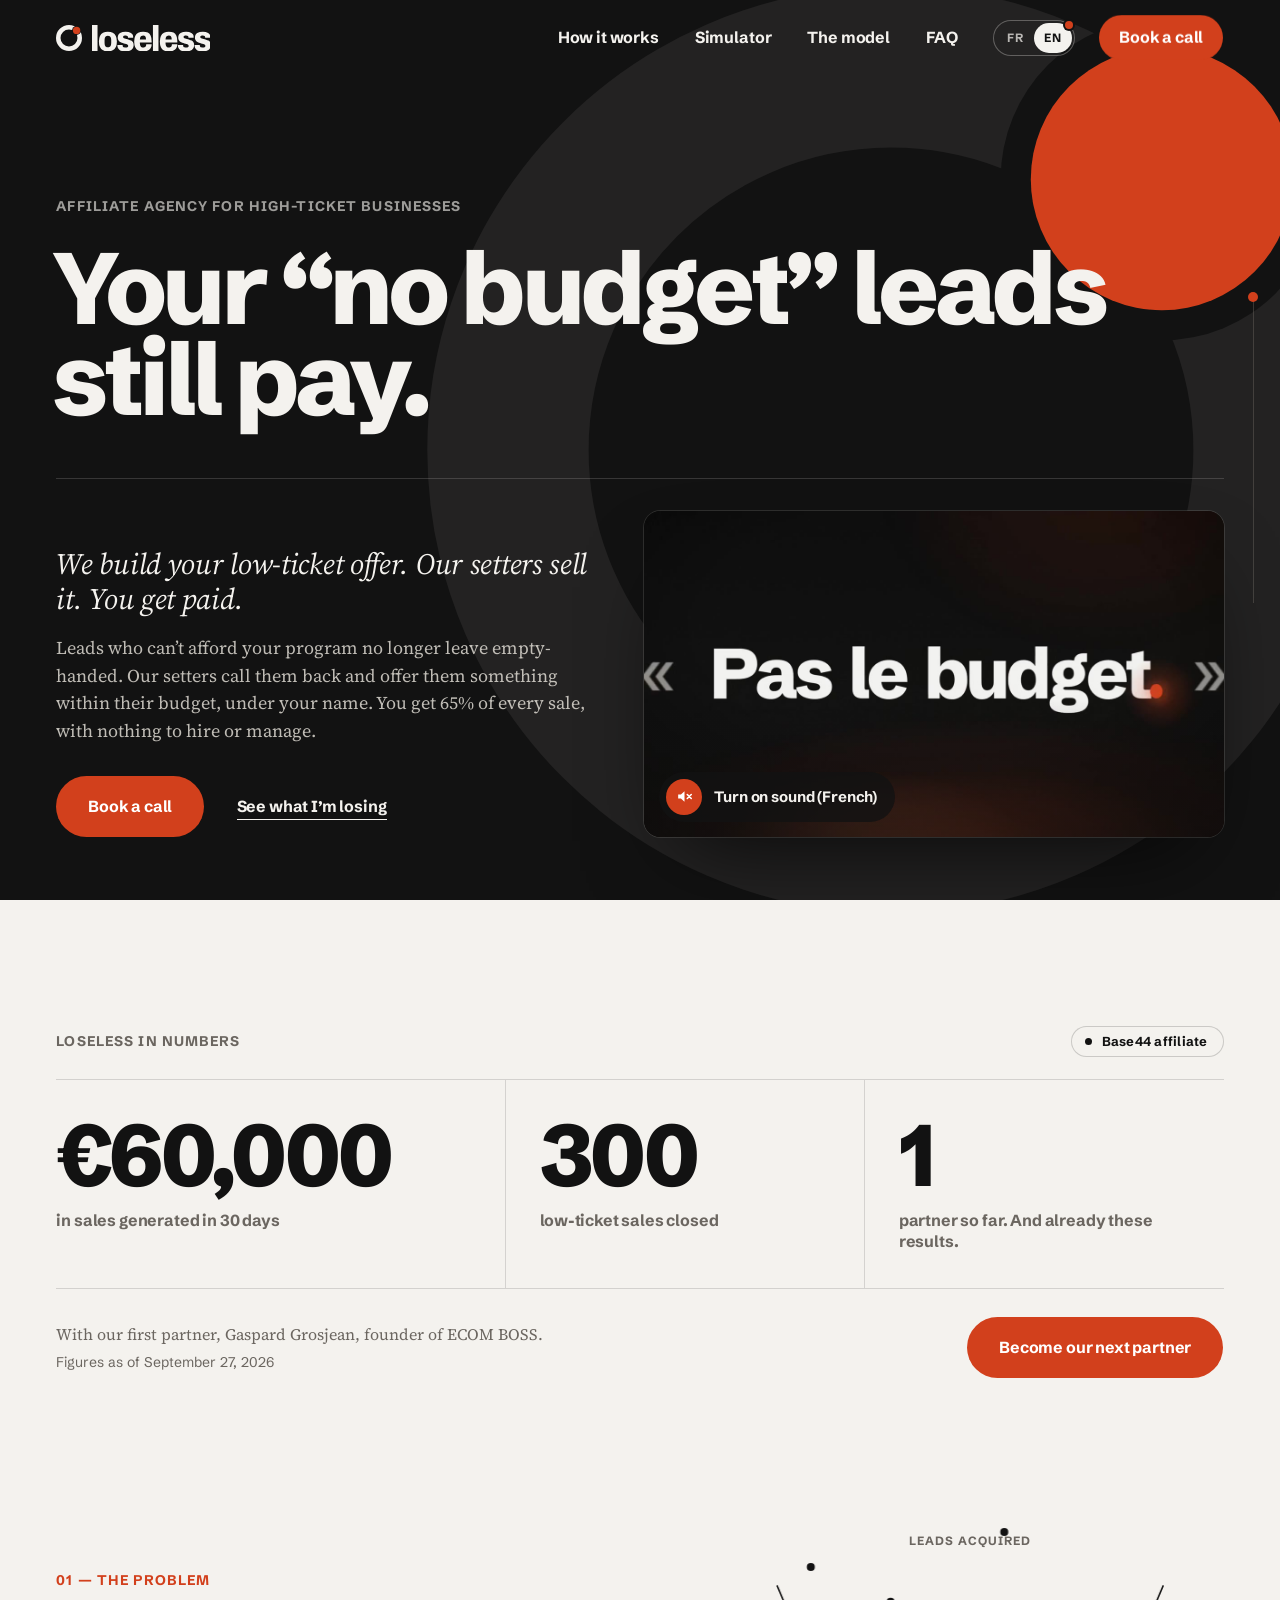
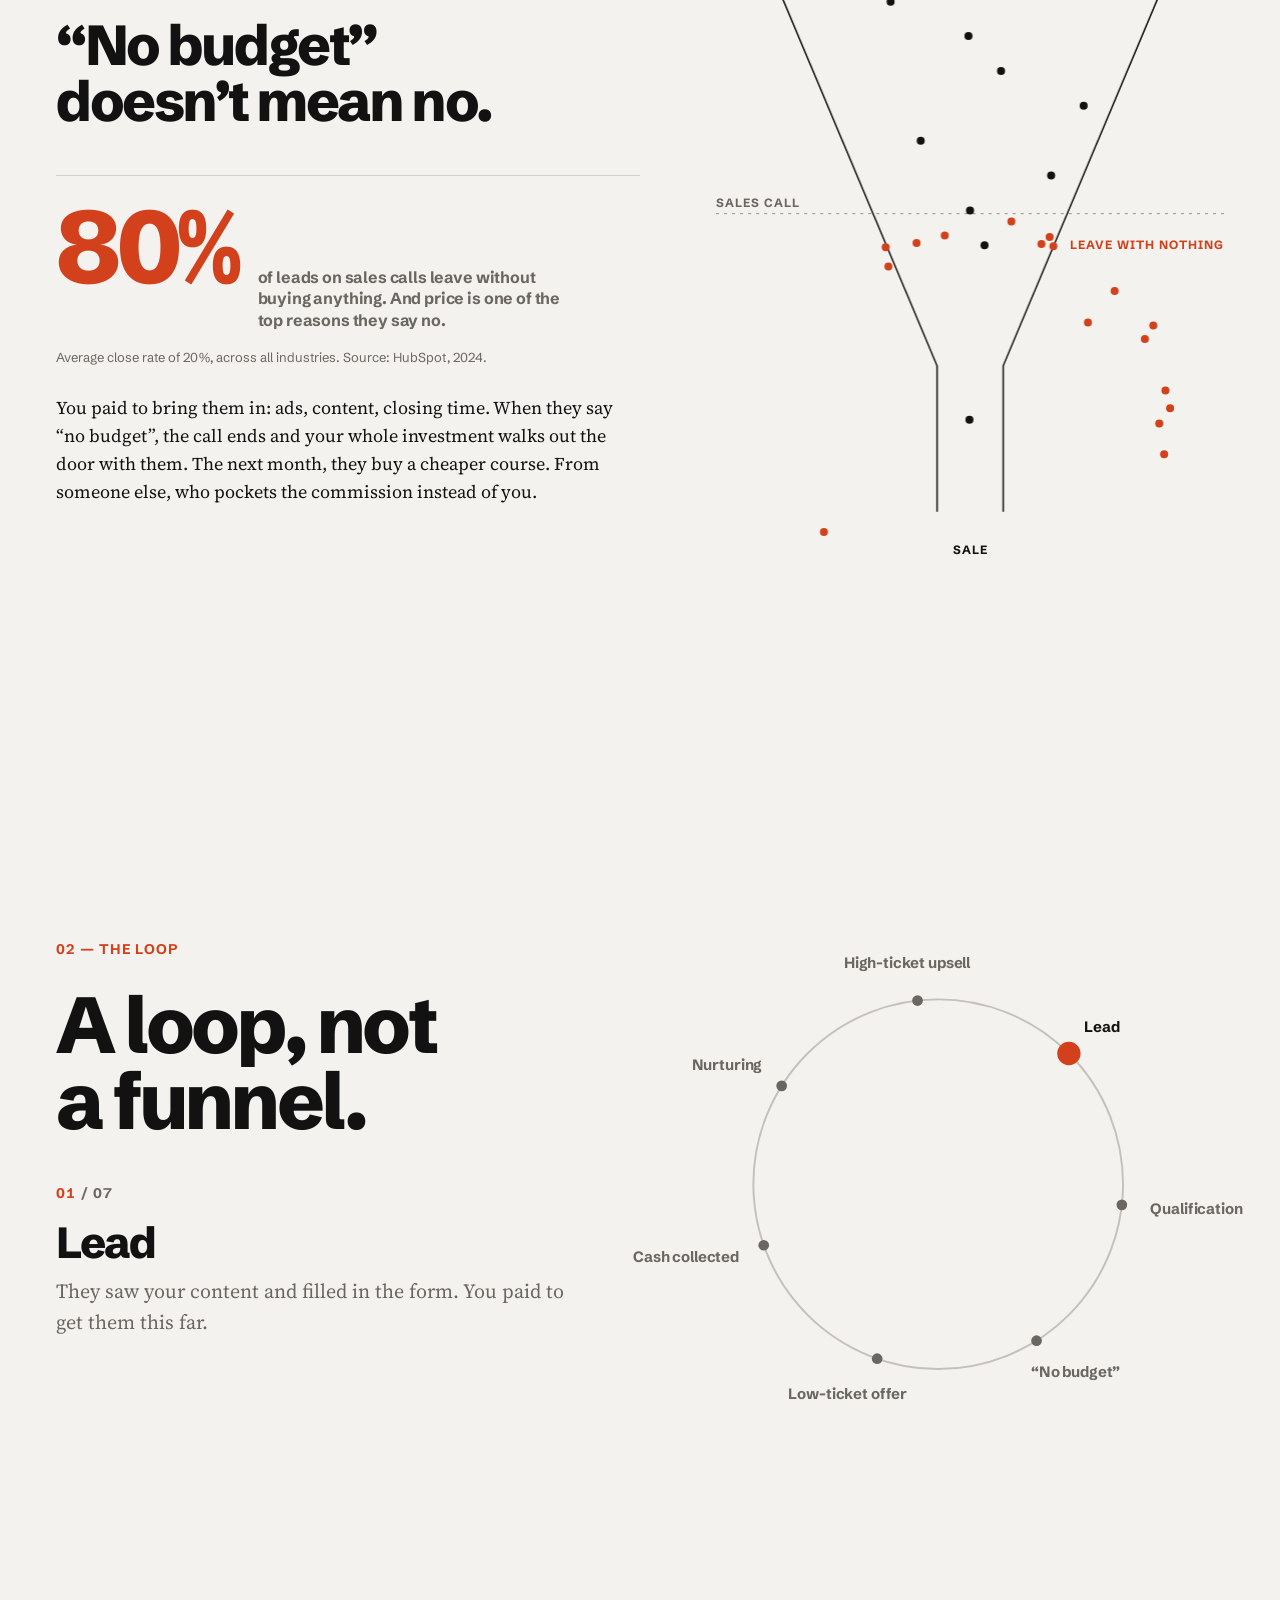
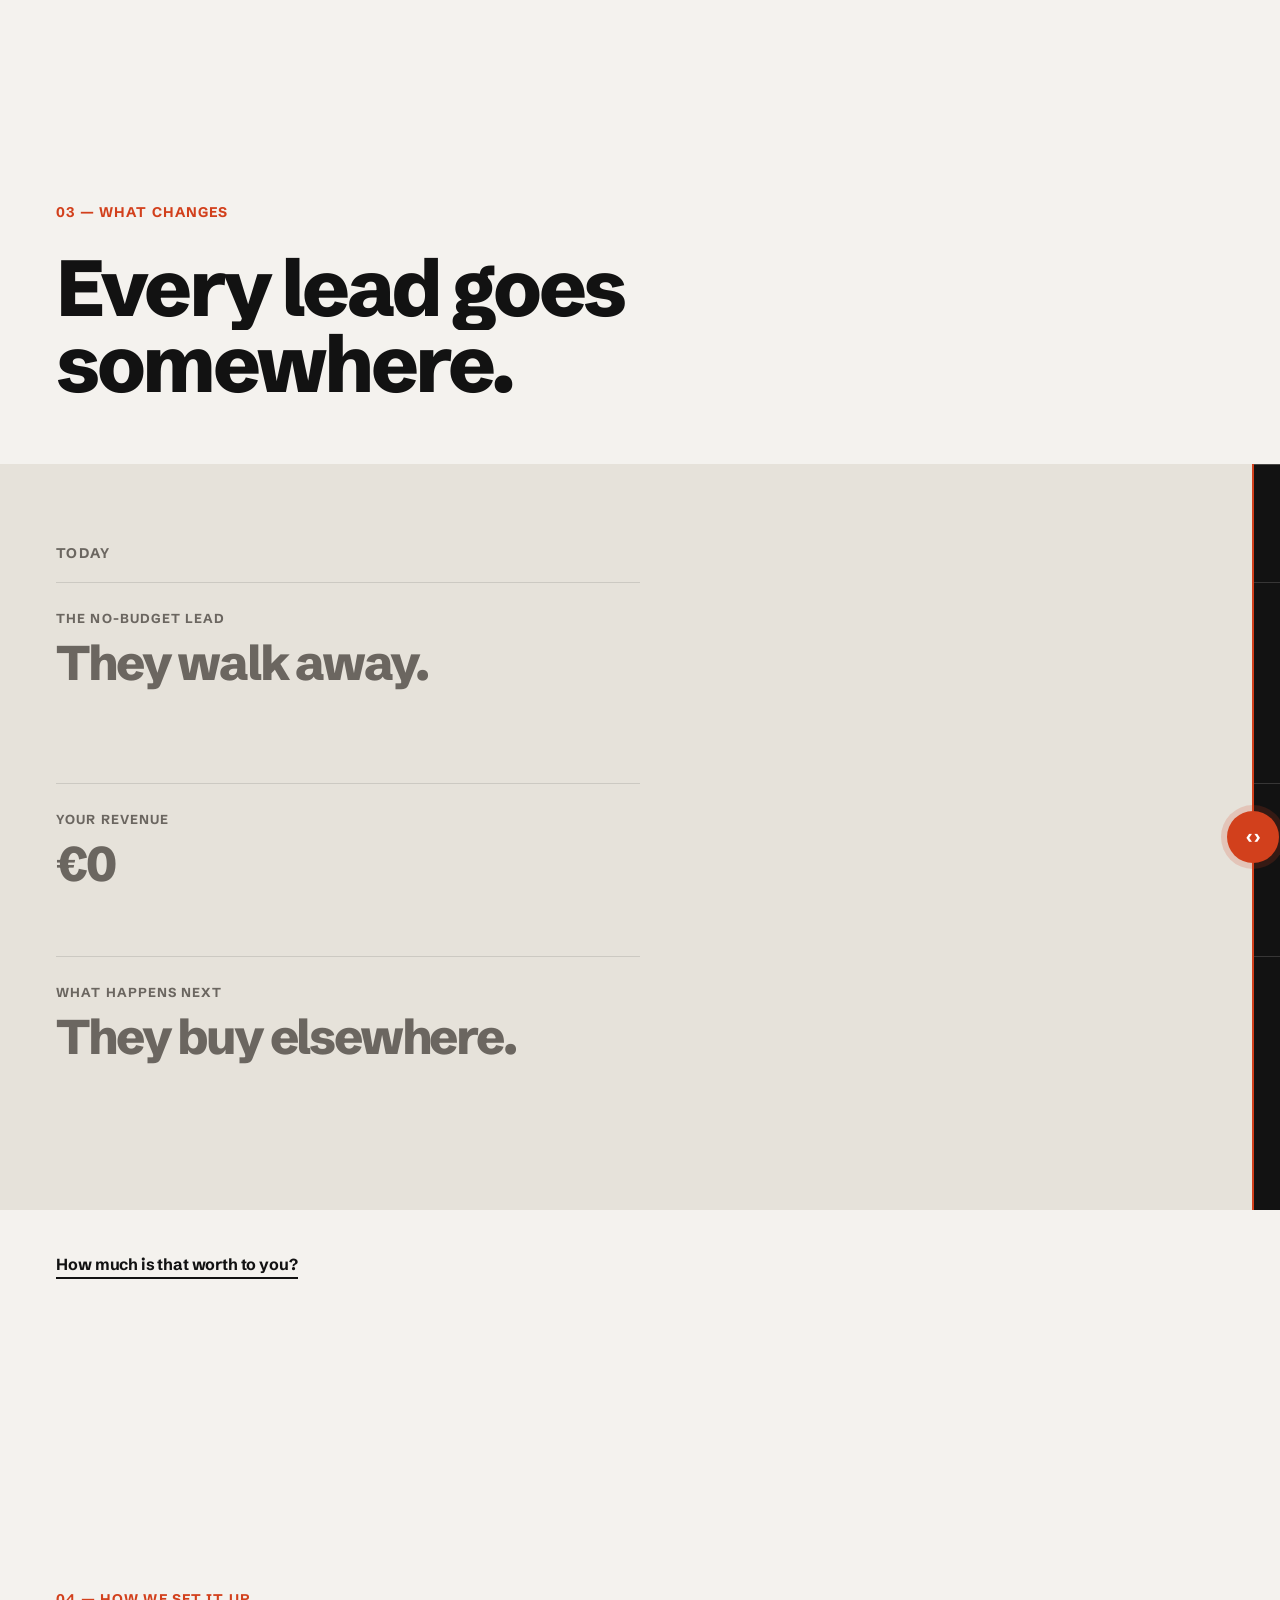
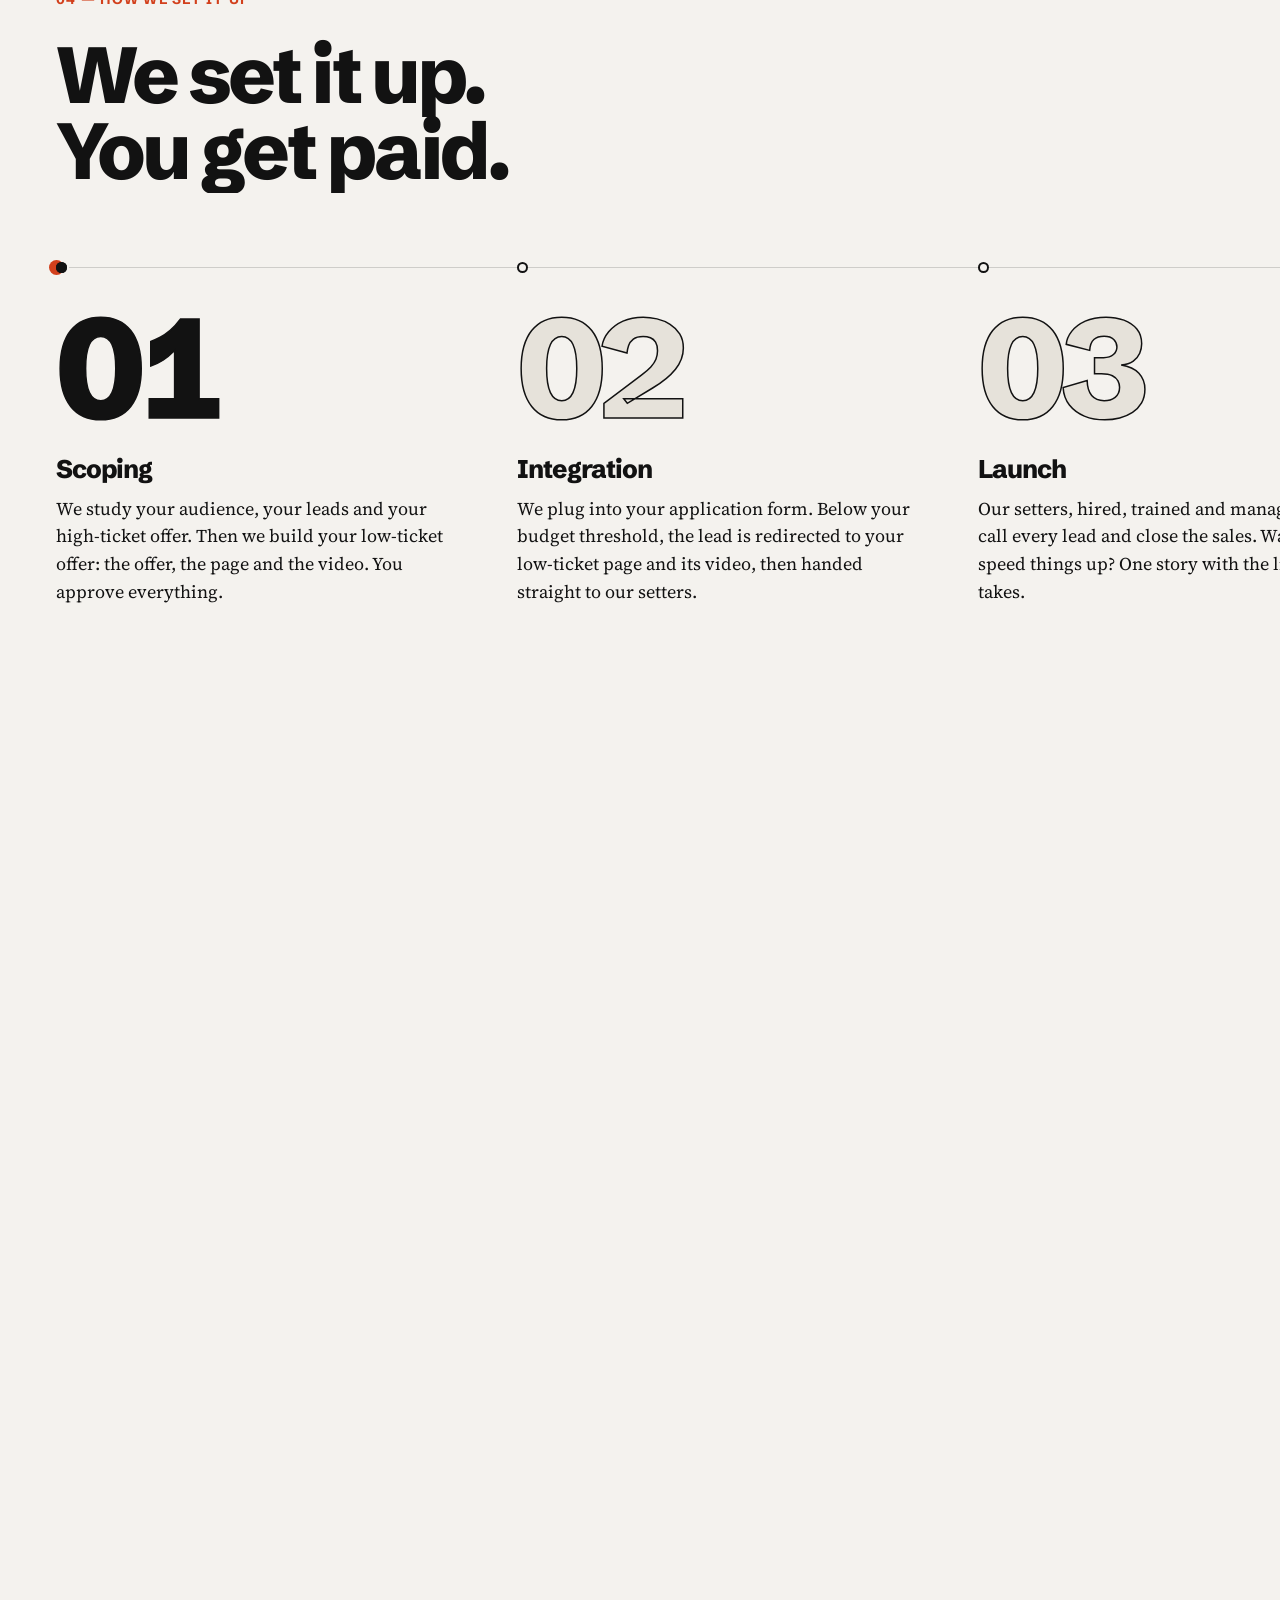
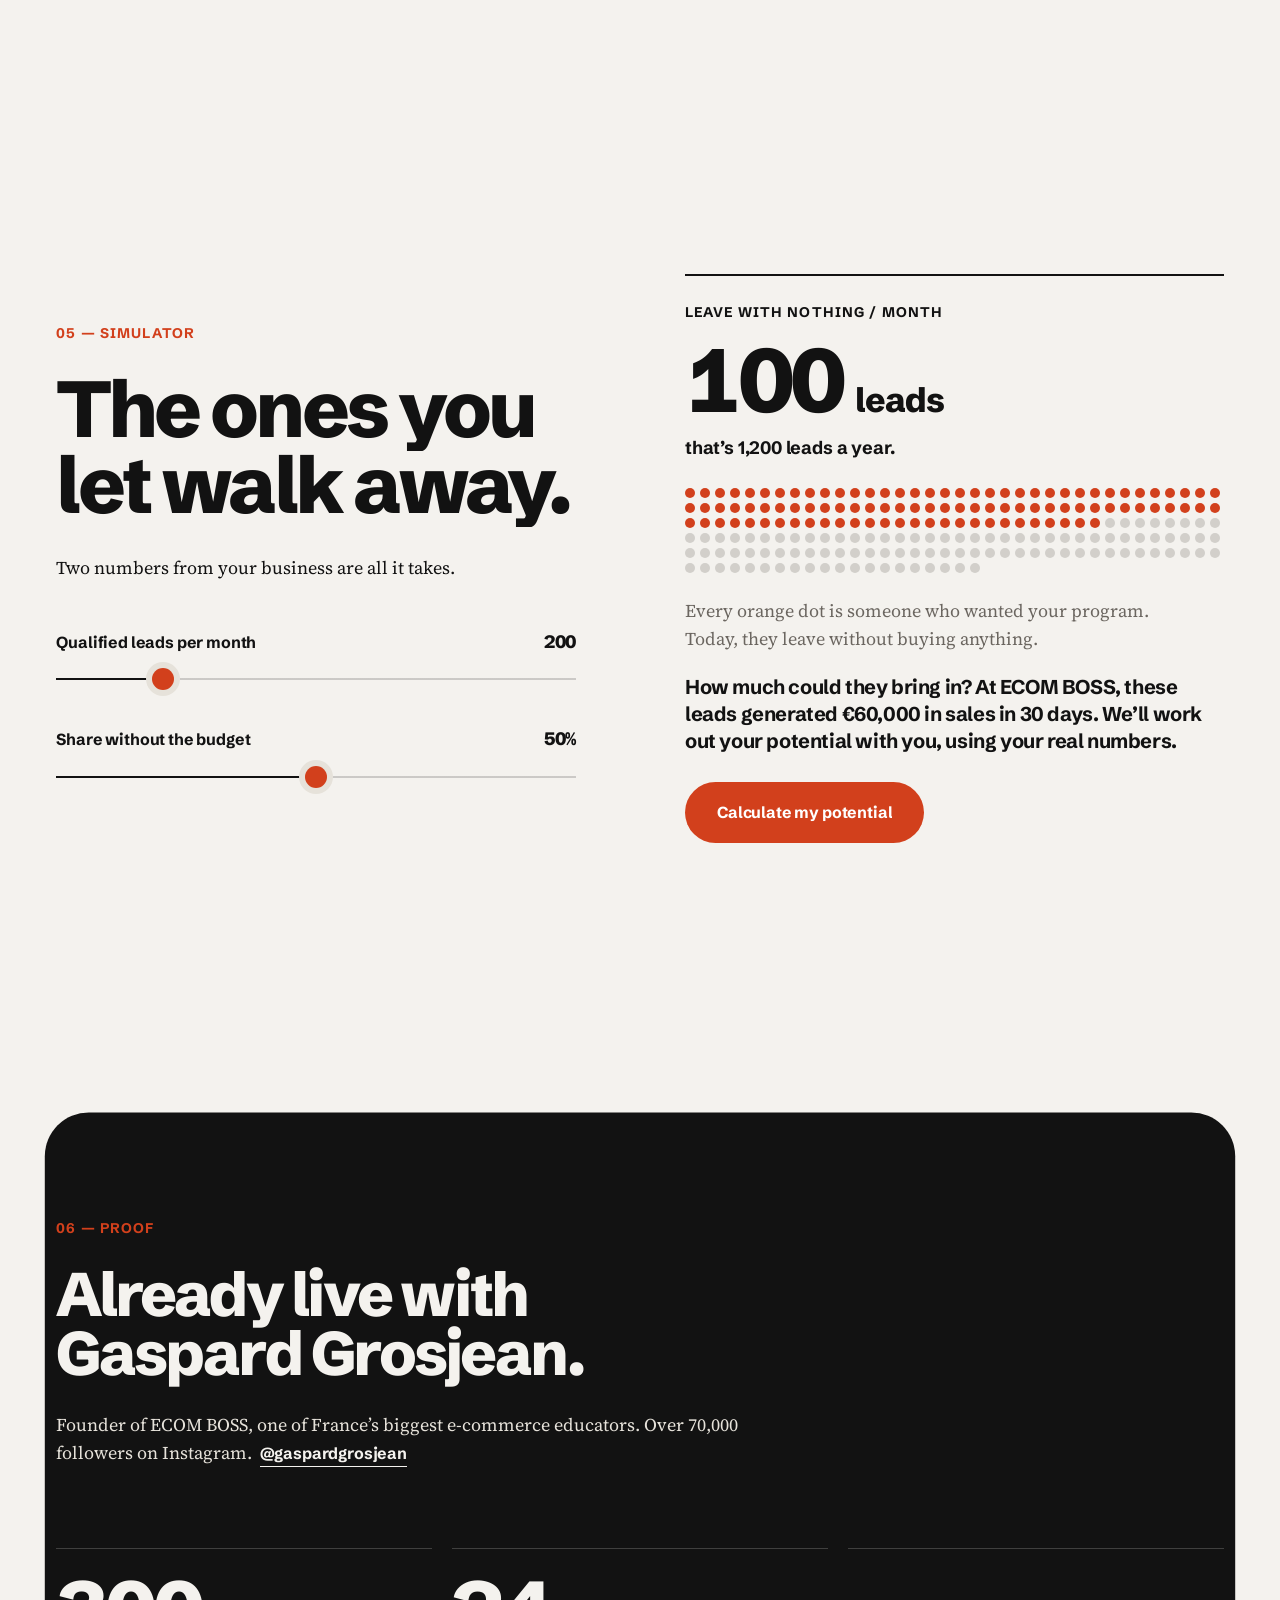
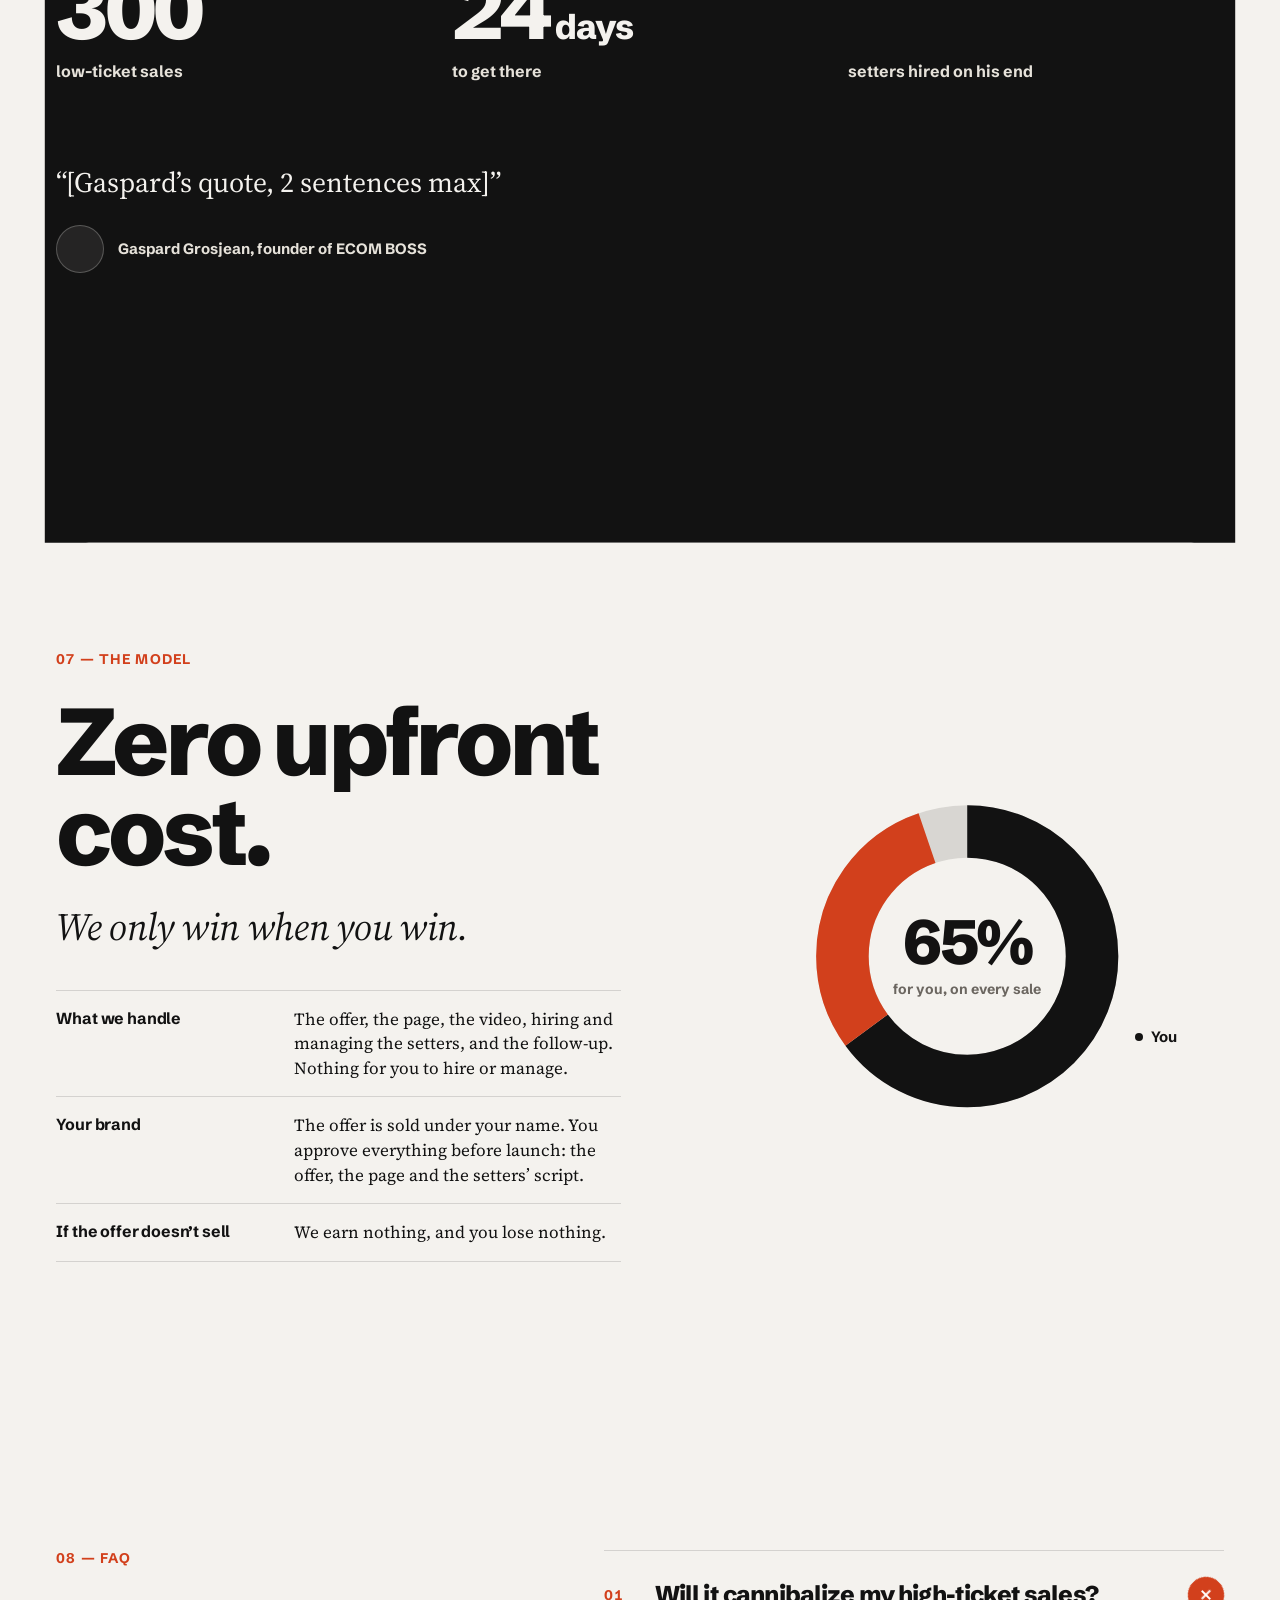
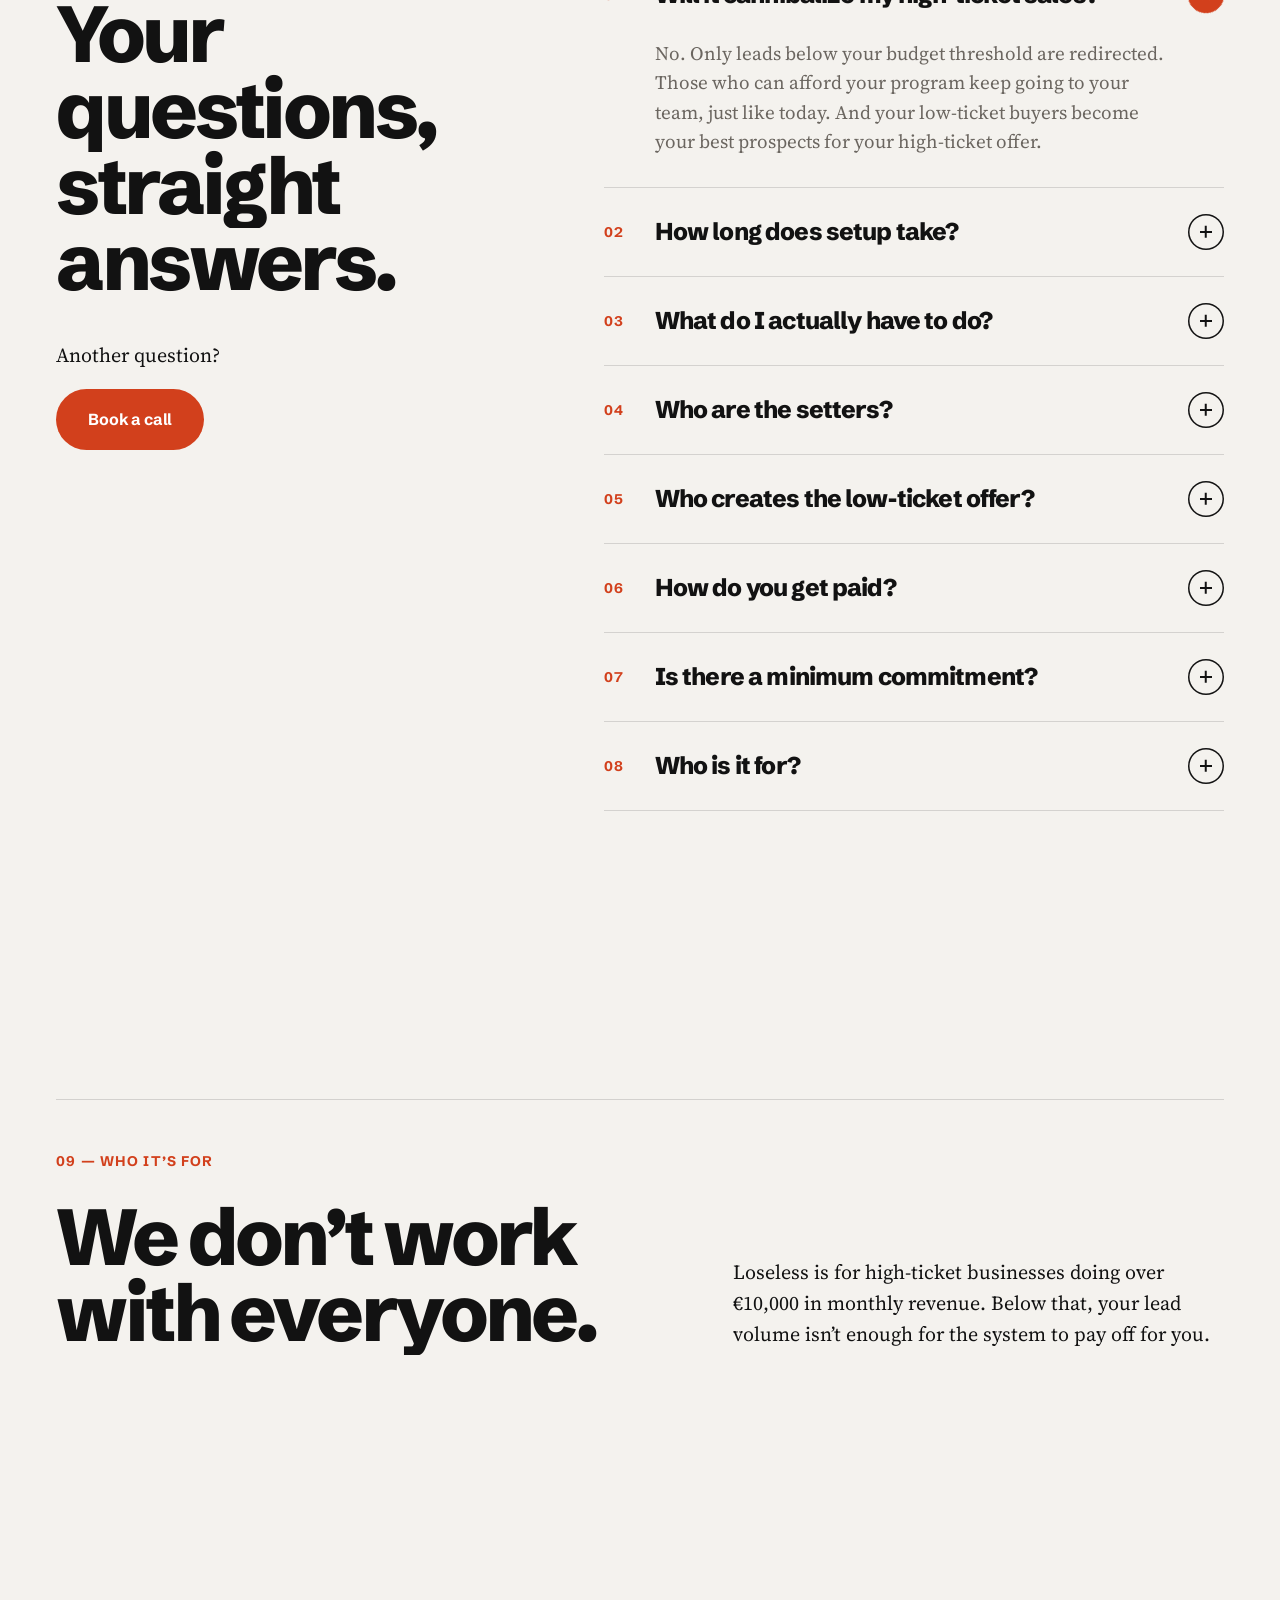
==== commit bf6d7100: "Sortie du hero plus fluide au scroll - Géométrie du cercle mesurée une fois (plus de lecture de mise" ====
--- a/en/index.html
+++ b/en/index.html
@@ -14,7 +14,7 @@
 <link rel="preconnect" href="https://fonts.googleapis.com">
 <link rel="preconnect" href="https://fonts.gstatic.com" crossorigin>
 <link rel="stylesheet" href="https://fonts.googleapis.com/css2?family=Schibsted+Grotesk:wght@400..900&family=Source+Serif+4:ital,opsz,wght@0,8..60,400..600;1,8..60,400&display=swap">
-<link rel="stylesheet" href="../styles.css?v=202610062310">
+<link rel="stylesheet" href="../styles.css?v=202610081530">
 <script>try{if(!matchMedia('(prefers-reduced-motion: reduce)').matches)document.documentElement.classList.add('motion')}catch(e){}</script>
 </head>
 <body>
@@ -91,8 +91,9 @@
         <g mask="url(#gap-hero)">
           <circle class="hero__stroke" cx="50" cy="50" r="38" fill="none" stroke="currentColor" stroke-width="16" pathLength="100" transform="rotate(-45 50 50)"/>
         </g>
-        <g class="hero__dot-in"><circle class="hero__dot" cx="76.87" cy="23.13" r="13" fill="#D2401C"/></g>
       </svg>
+      <!-- point sur son propre calque : il rétrécit au scroll sans redessiner l'anneau -->
+      <div class="hero__dot-wrap"><svg viewBox="0 0 100 100"><g class="hero__dot-in"><circle class="hero__dot" cx="76.87" cy="23.13" r="13" fill="#D2401C"/></g></svg></div>
     </div>
 
     <div class="wrap hero__inner">
@@ -109,7 +110,7 @@
         </div>
         <!-- Film: muted loop in the hero; “Turn on sound” restarts it from the beginning, with sound -->
         <div class="hero__film">
-          <video class="hero__film-video" data-src="../assets/video/film.mp4?v=202610062310" poster="../assets/video/film-apercu.jpg?v=202610062310" muted loop playsinline preload="none" aria-label="Loseless film (55 seconds, in French)"></video>
+          <video class="hero__film-video" data-src="../assets/video/film.mp4?v=202610081530" poster="../assets/video/film-apercu.jpg?v=202610081530" muted loop playsinline preload="none" aria-label="Loseless film (55 seconds, in French)"></video>
           <span class="hero__film-bar" aria-hidden="true"></span>
           <button class="hero__film-cta" type="button" data-film-sound aria-pressed="false">
             <span class="hero__film-play" aria-hidden="true"><svg viewBox="0 0 24 24"><path d="M4 9.5h3.5L12 5.5v13l-4.5-4H4z" fill="currentColor"/><path class="i-off" d="M15.5 9.5l5 5m0-5l-5 5" stroke="currentColor" stroke-width="2" stroke-linecap="round"/><path class="i-on" d="M15.5 9a4.2 4.2 0 0 1 0 6M18 6.5a7.8 7.8 0 0 1 0 11" fill="none" stroke="currentColor" stroke-width="2" stroke-linecap="round"/></svg></span>
@@ -598,6 +599,6 @@
 <script src="../vendor/SplitText.min.js" defer></script>
 <script src="../vendor/CustomEase.min.js" defer></script>
 <script src="../vendor/lenis.min.js" defer></script>
-<script src="../main.js?v=202610062310" defer></script>
+<script src="../main.js?v=202610081530" defer></script>
 </body>
 </html>
--- a/styles.css
+++ b/styles.css
@@ -295,6 +295,8 @@
 }
 .site-header.is-scrolled { color: var(--encre); }
 .site-header.is-scrolled::before { opacity: 1; }
+/* pendant le retrait du hero : fond presque opaque, sans flou (le flou serait recalculé à chaque image) */
+html.hero-leaving .site-header::before { -webkit-backdrop-filter: none; backdrop-filter: none; background: rgba(244, 242, 238, .97); }
 .site-header.is-hidden { transform: translateY(-101%); }
 /* header sombre (étape formulaire de la page de réservation) */
 .site-header.is-dark { color: var(--papier); --lang-on: var(--encre); }
@@ -395,9 +397,12 @@
   will-change: transform;
 }
 .hero__ring svg { width: 100%; height: 100%; overflow: visible; }
+.hero__dot-wrap { position: absolute; inset: 0; transform-origin: 76.87% 23.13%; will-change: transform; }
 
 .hero__inner {
   position: relative;
+  /* calque à part : le découpage en cercle du hero ne redessine pas le texte */
+  will-change: transform, opacity;
   min-height: 100vh;
   min-height: 100svh;
   display: flex;
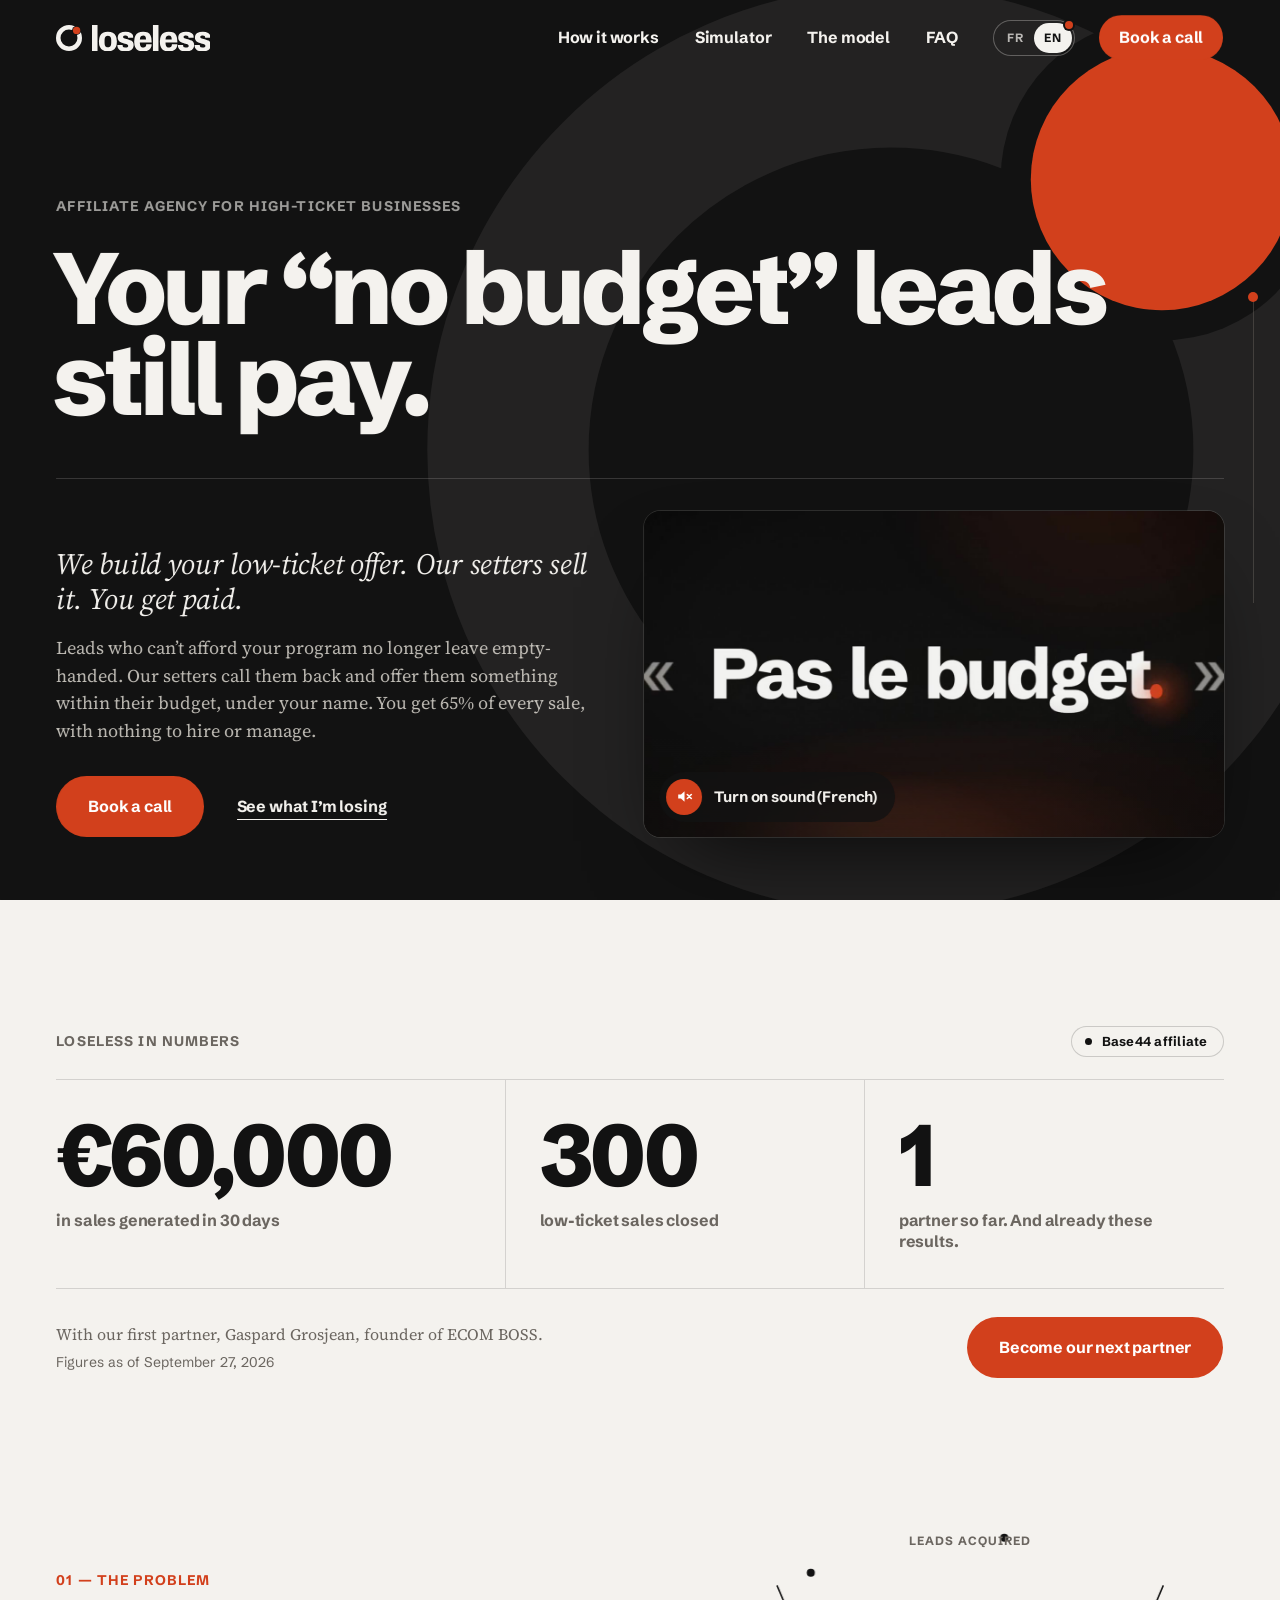
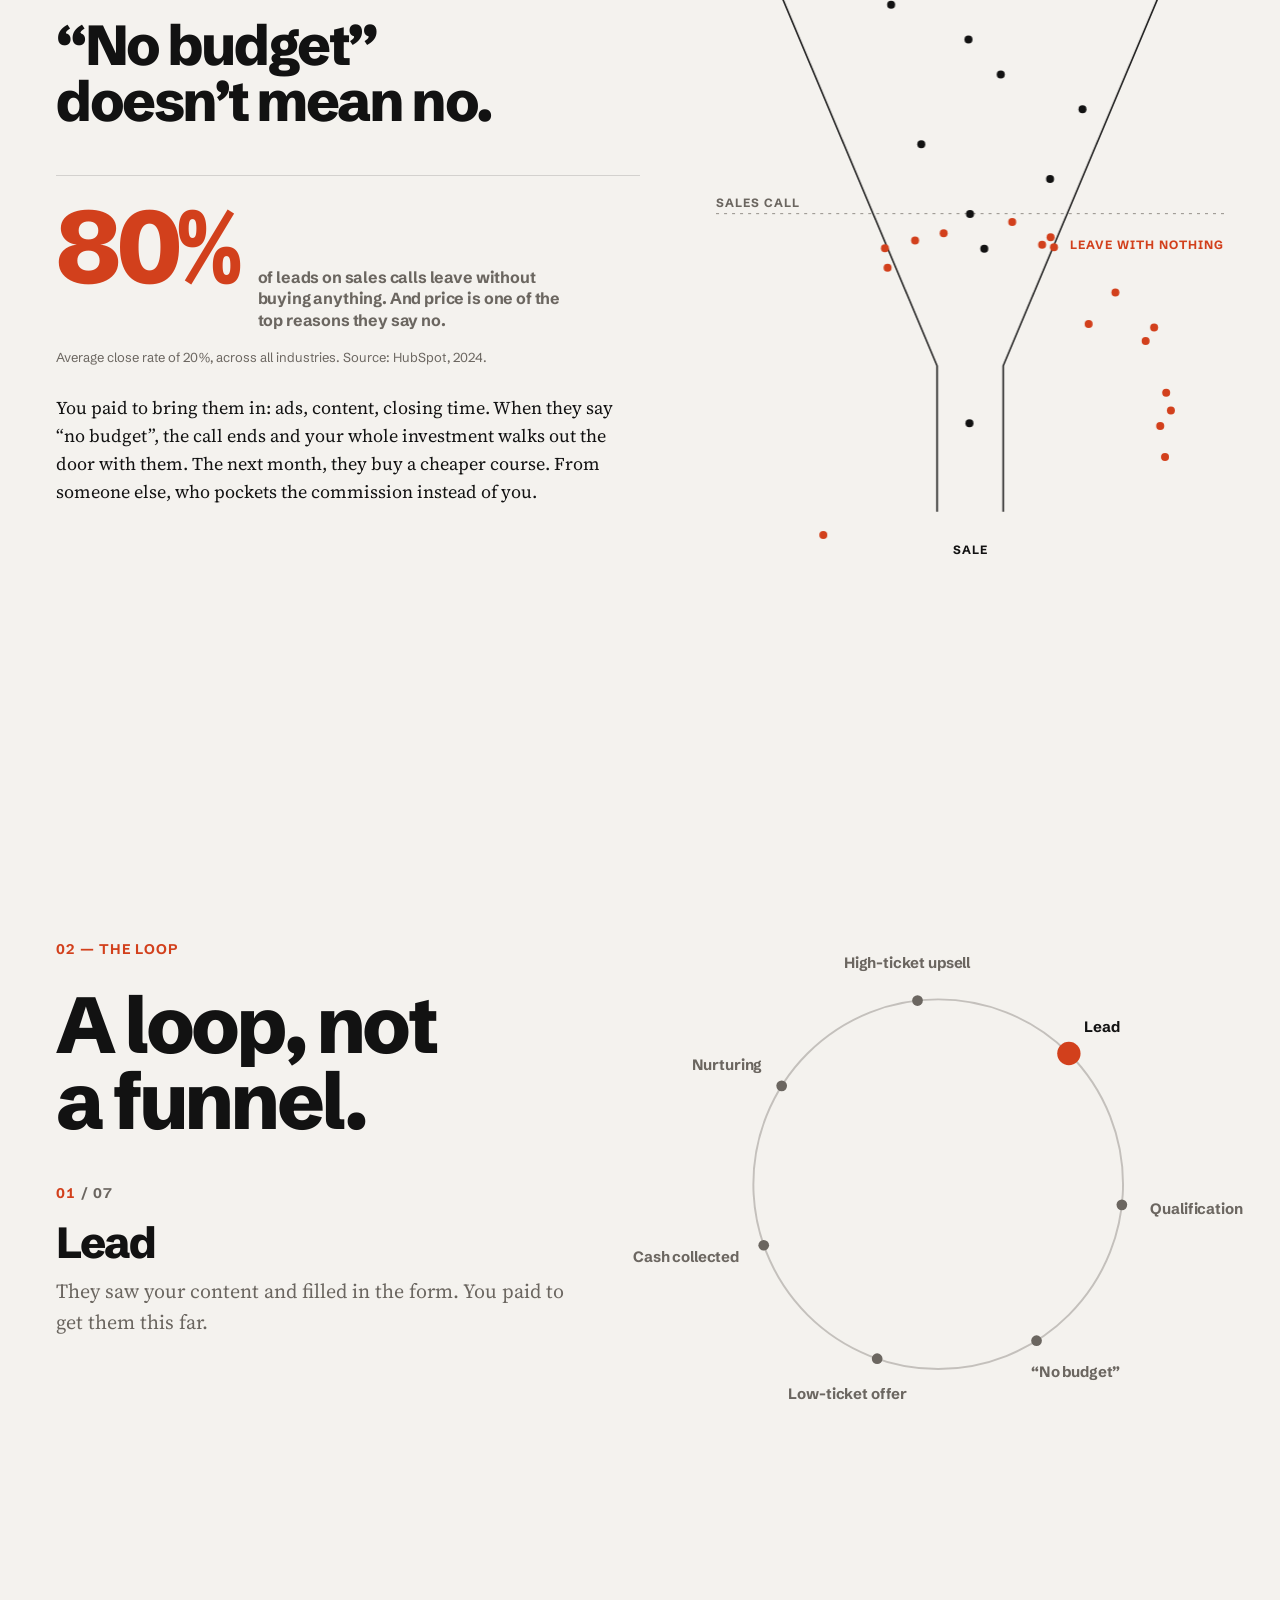
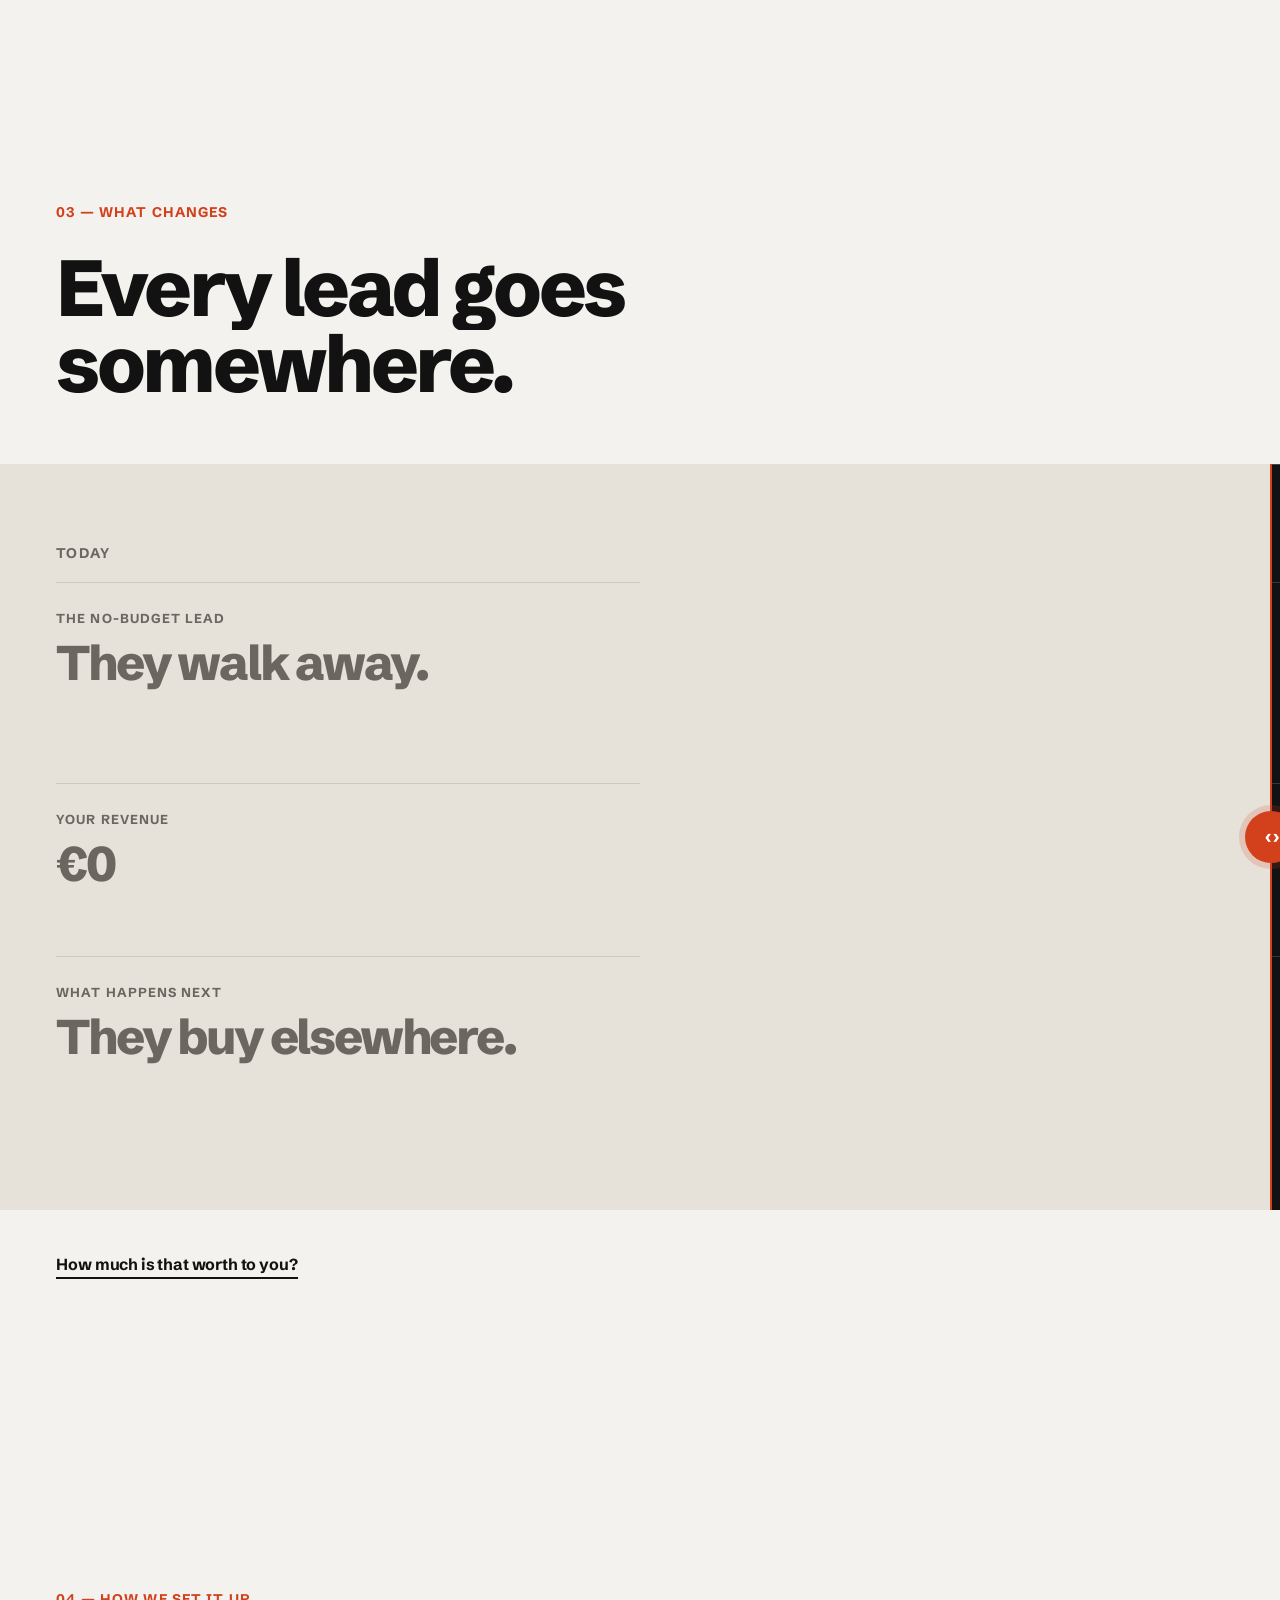
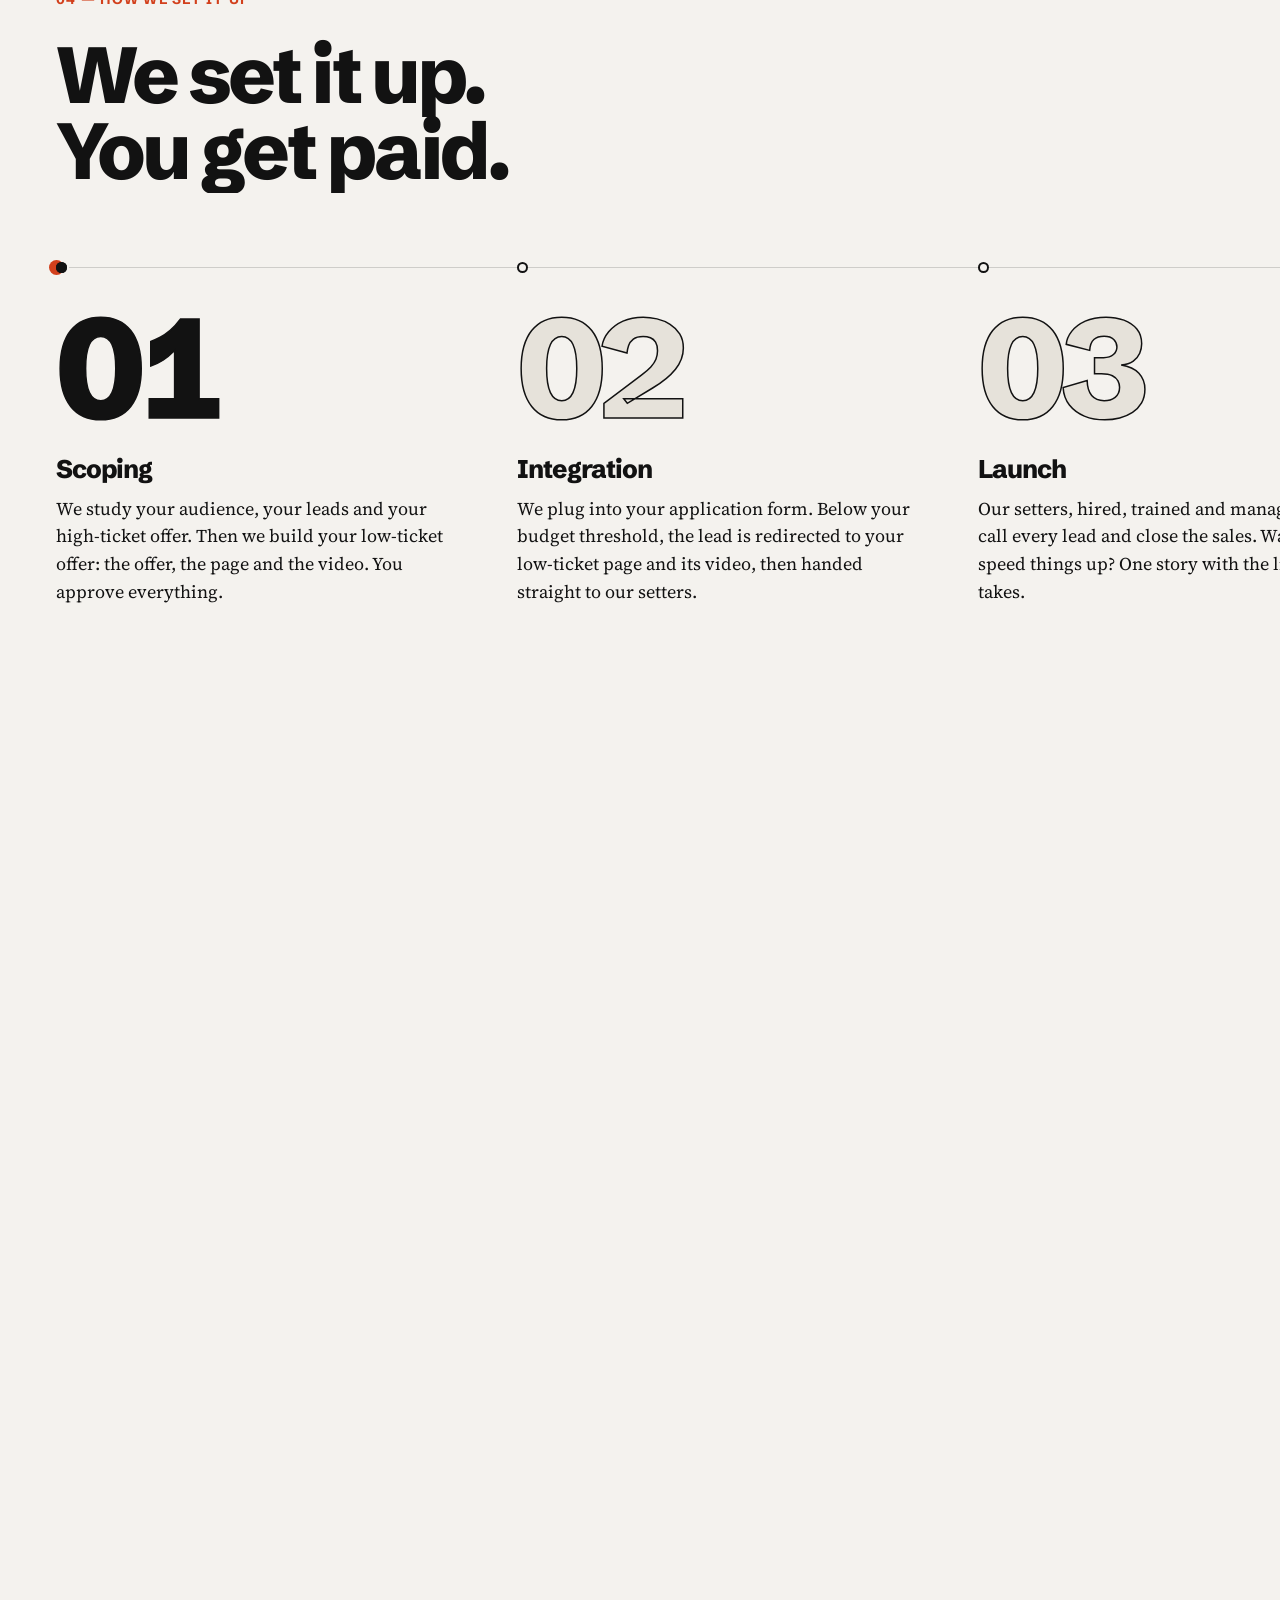
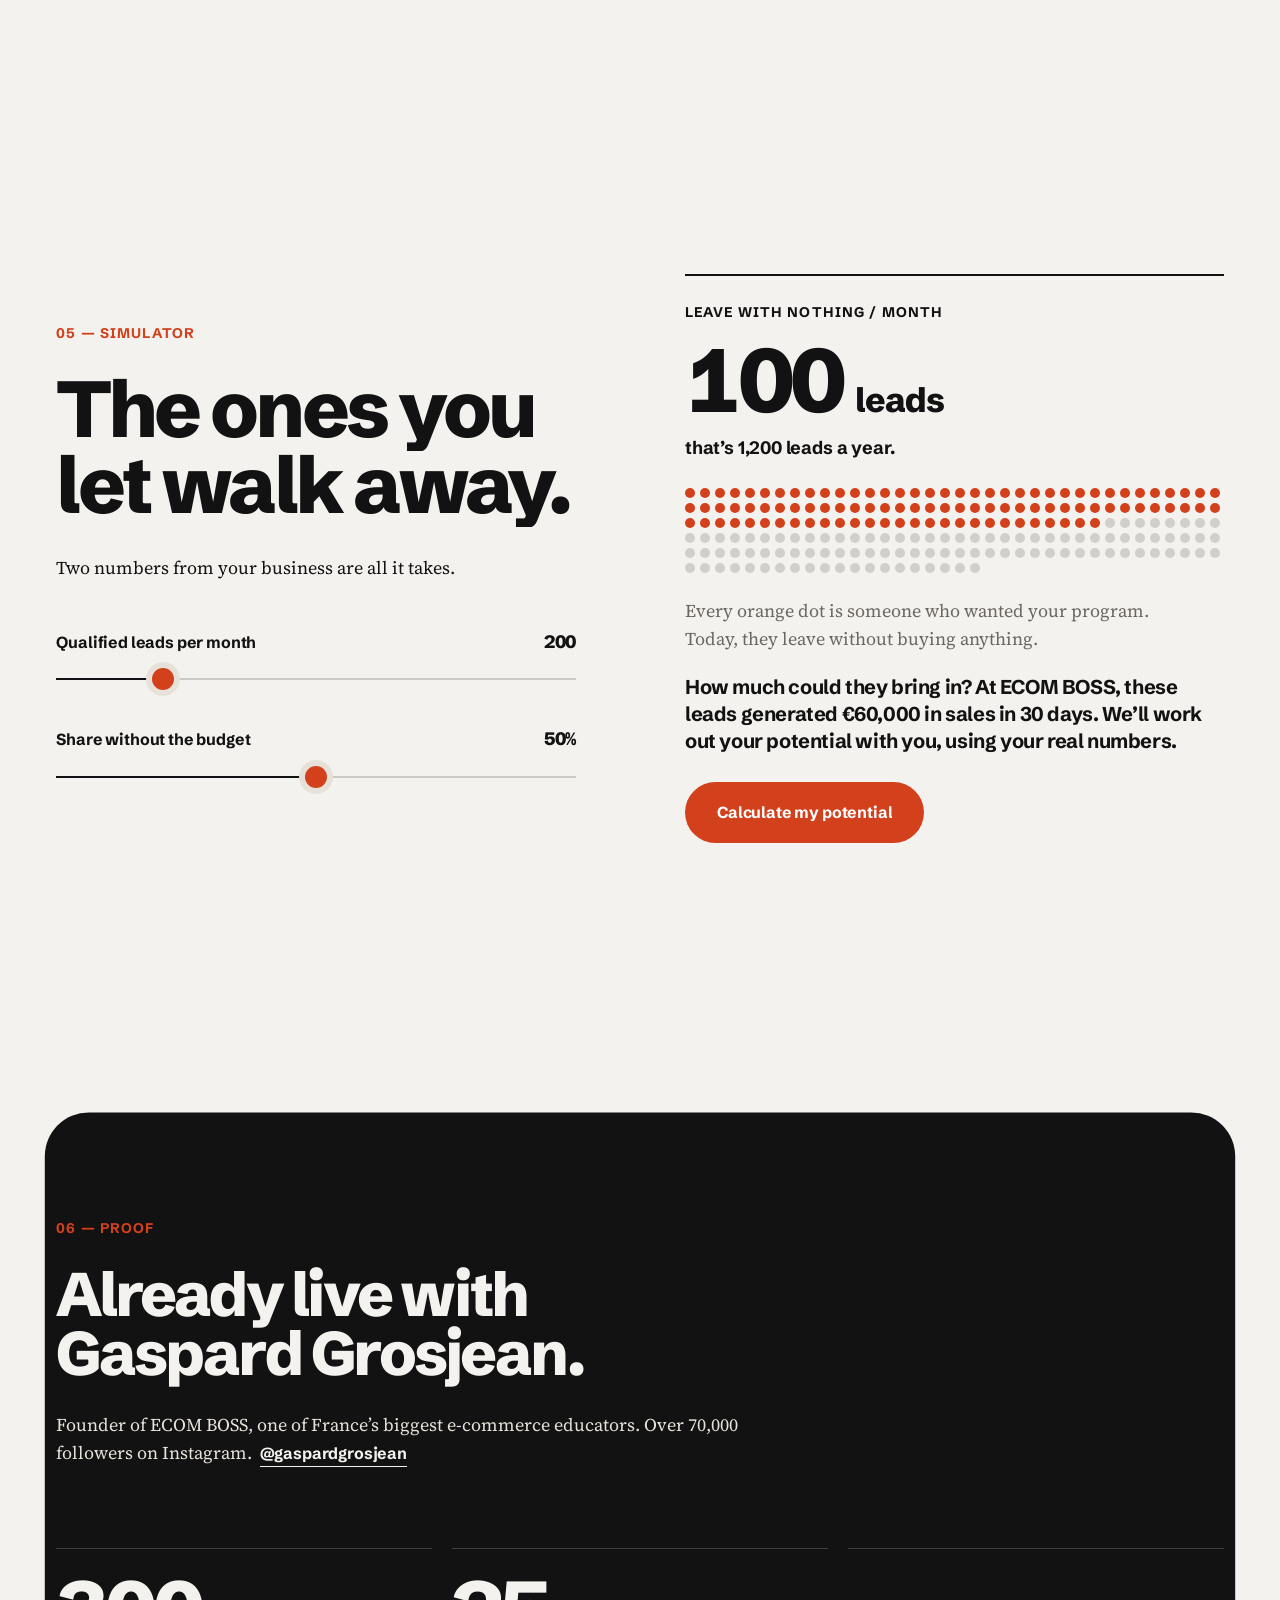
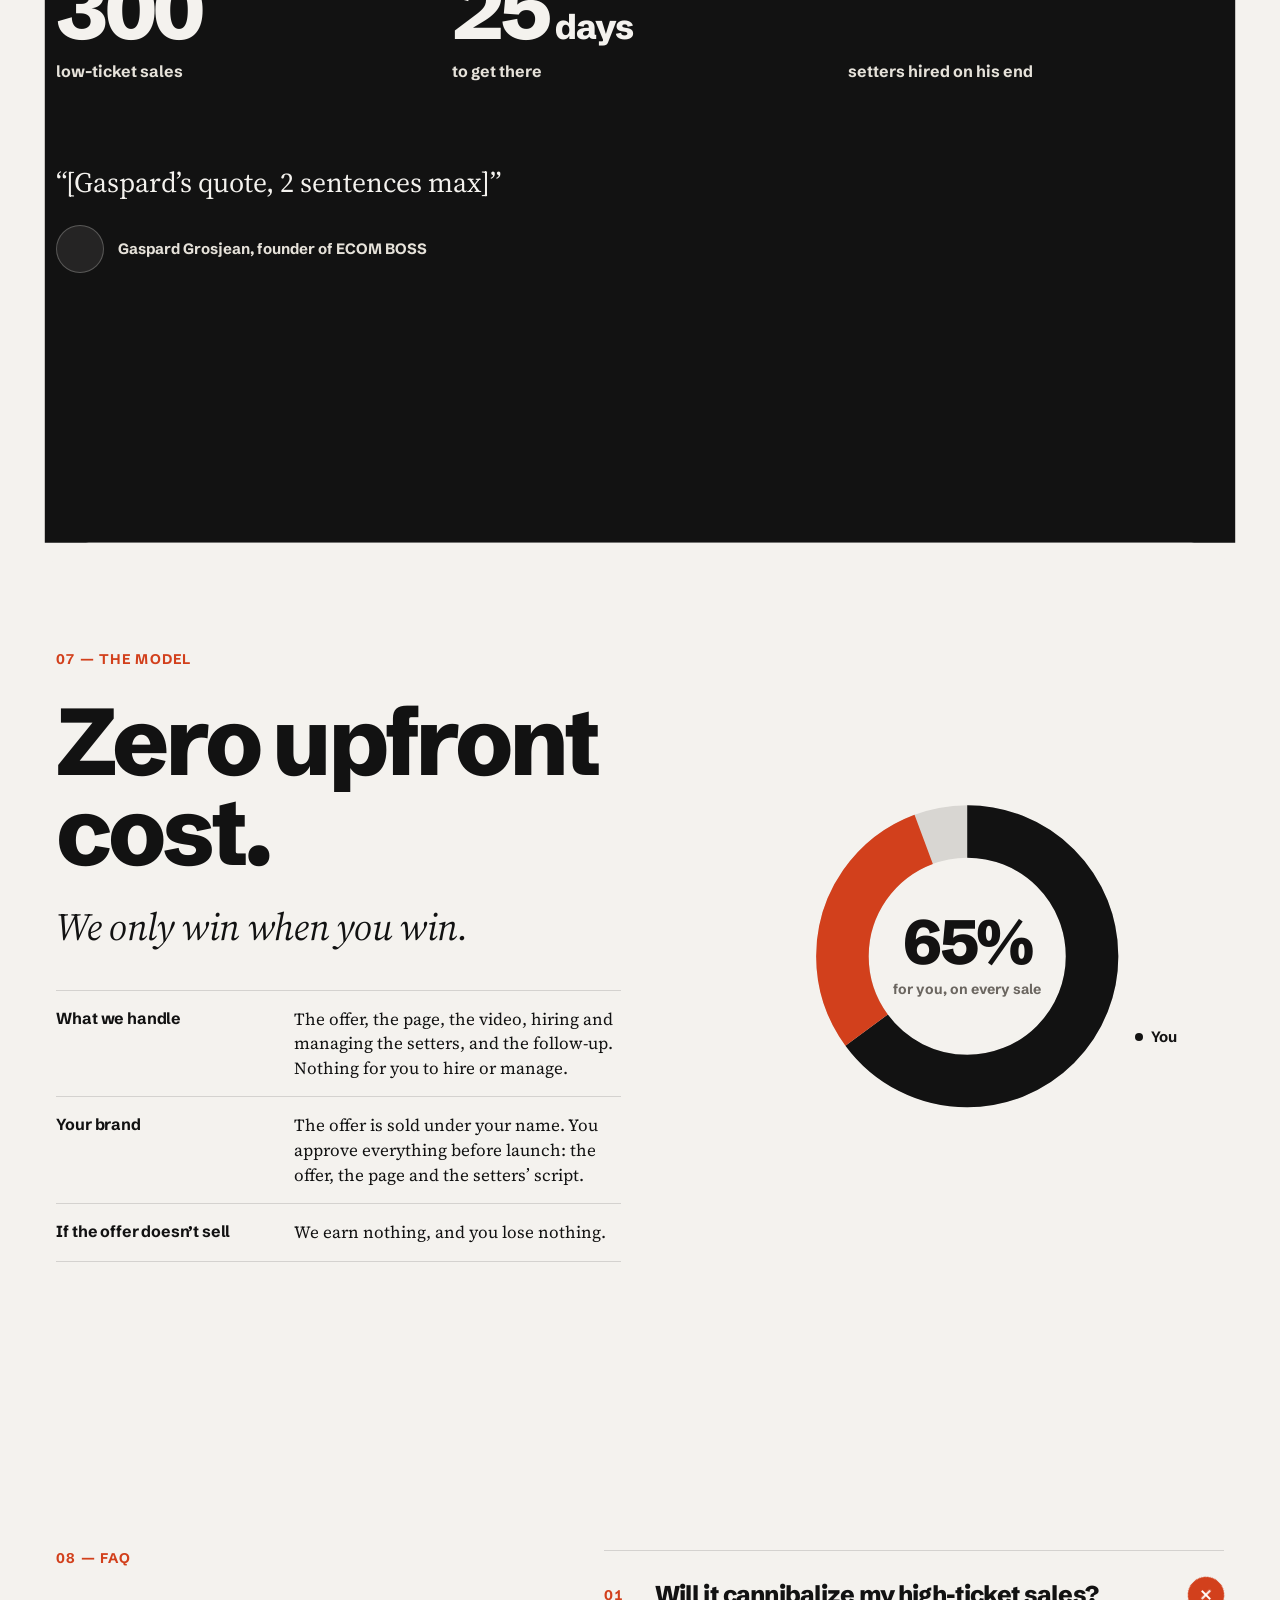
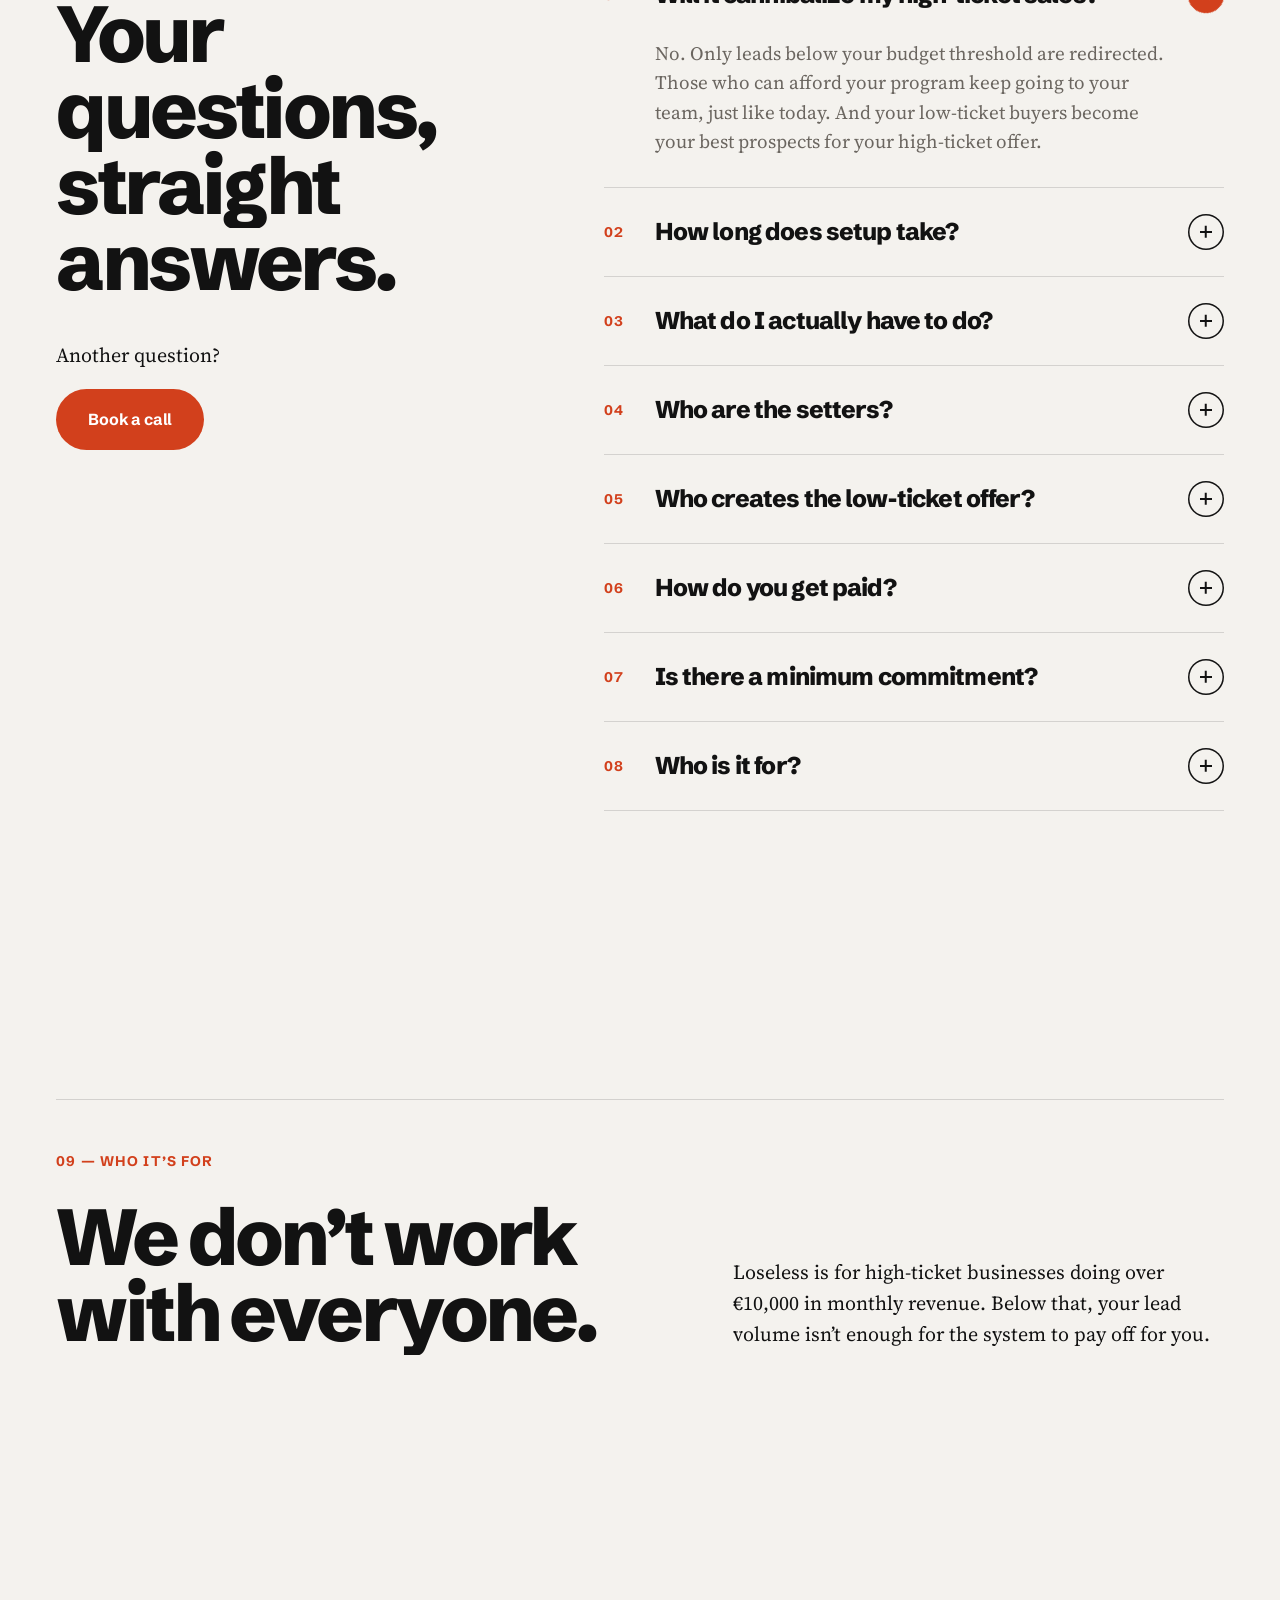
==== commit 33ad4f10: "Sortie du hero en disque composité (plus de clip-path) Le clip-path redessinait tout l'écran à chaqu" ====
--- a/en/index.html
+++ b/en/index.html
@@ -14,7 +14,7 @@
 <link rel="preconnect" href="https://fonts.googleapis.com">
 <link rel="preconnect" href="https://fonts.gstatic.com" crossorigin>
 <link rel="stylesheet" href="https://fonts.googleapis.com/css2?family=Schibsted+Grotesk:wght@400..900&family=Source+Serif+4:ital,opsz,wght@0,8..60,400..600;1,8..60,400&display=swap">
-<link rel="stylesheet" href="../styles.css?v=202610081530">
+<link rel="stylesheet" href="../styles.css?v=202610081800">
 <script>try{if(!matchMedia('(prefers-reduced-motion: reduce)').matches)document.documentElement.classList.add('motion')}catch(e){}</script>
 </head>
 <body>
@@ -80,6 +80,9 @@
 
   <!-- HERO -->
   <section class="hero" id="top">
+    <!-- Retrait en cercle : disque (.hero__clip) rétréci par transform, scène (.hero__stage) qui annule l'échelle -->
+    <div class="hero__clip"><div class="hero__stage">
+
     <div class="hero__ring" aria-hidden="true">
       <svg viewBox="0 0 100 100">
         <defs>
@@ -110,7 +113,7 @@
         </div>
         <!-- Film: muted loop in the hero; “Turn on sound” restarts it from the beginning, with sound -->
         <div class="hero__film">
-          <video class="hero__film-video" data-src="../assets/video/film.mp4?v=202610081530" poster="../assets/video/film-apercu.jpg?v=202610081530" muted loop playsinline preload="none" aria-label="Loseless film (55 seconds, in French)"></video>
+          <video class="hero__film-video" data-src="../assets/video/film.mp4?v=202610081800" poster="../assets/video/film-apercu.jpg?v=202610081800" muted loop playsinline preload="none" aria-label="Loseless film (55 seconds, in French)"></video>
           <span class="hero__film-bar" aria-hidden="true"></span>
           <button class="hero__film-cta" type="button" data-film-sound aria-pressed="false">
             <span class="hero__film-play" aria-hidden="true"><svg viewBox="0 0 24 24"><path d="M4 9.5h3.5L12 5.5v13l-4.5-4H4z" fill="currentColor"/><path class="i-off" d="M15.5 9.5l5 5m0-5l-5 5" stroke="currentColor" stroke-width="2" stroke-linecap="round"/><path class="i-on" d="M15.5 9a4.2 4.2 0 0 1 0 6M18 6.5a7.8 7.8 0 0 1 0 11" fill="none" stroke="currentColor" stroke-width="2" stroke-linecap="round"/></svg></span>
@@ -119,6 +122,7 @@
         </div>
       </div>
     </div>
+    </div></div>
   </section>
 
   <!-- CHIFFRES — bandeau de preuve juste après le hero -->
@@ -599,6 +603,6 @@
 <script src="../vendor/SplitText.min.js" defer></script>
 <script src="../vendor/CustomEase.min.js" defer></script>
 <script src="../vendor/lenis.min.js" defer></script>
-<script src="../main.js?v=202610081530" defer></script>
+<script src="../main.js?v=202610081800" defer></script>
 </body>
 </html>
--- a/styles.css
+++ b/styles.css
@@ -387,6 +387,29 @@
   min-height: 100svh;
   overflow: hidden;
 }
+/* Retrait en cercle (main.js, heroScroll). Pendant le retrait seulement, .hero__clip devient un disque
+   centré sur le point vermillon, rétréci par transform, et .hero__stage applique l'échelle inverse pour que
+   le contenu reste immobile. Tout passe par la carte graphique : rien n'est redessiné au scroll
+   (l'ancien clip-path redessinait tout l'écran à chaque image → morceaux rectangulaires sur Safari). */
+/* calques créés dès le chargement (pas au premier scroll) */
+html.motion .hero__clip, html.motion .hero__stage { will-change: transform; }
+.hero.is-exiting { background: transparent; min-height: var(--hero-h); }
+/* le disque ne dessine rien (pas de fond) : simple contour de découpe, quasi gratuit */
+.hero.is-exiting .hero__clip {
+  position: absolute; left: 0; top: 0;
+  width: var(--clip-d); height: var(--clip-d);
+  border-radius: 50%;
+  overflow: hidden;
+  transform-origin: 50% 50%;
+}
+/* le fond Encre est porté par la scène, à la taille du hero */
+.hero.is-exiting .hero__stage {
+  position: absolute; left: 0; top: 0;
+  width: var(--hero-w); height: var(--hero-h);
+  background: var(--encre);
+  transform-origin: 0 0;
+}
+
 .hero__ring {
   --w: min(80vw, 112vh);
   position: absolute;
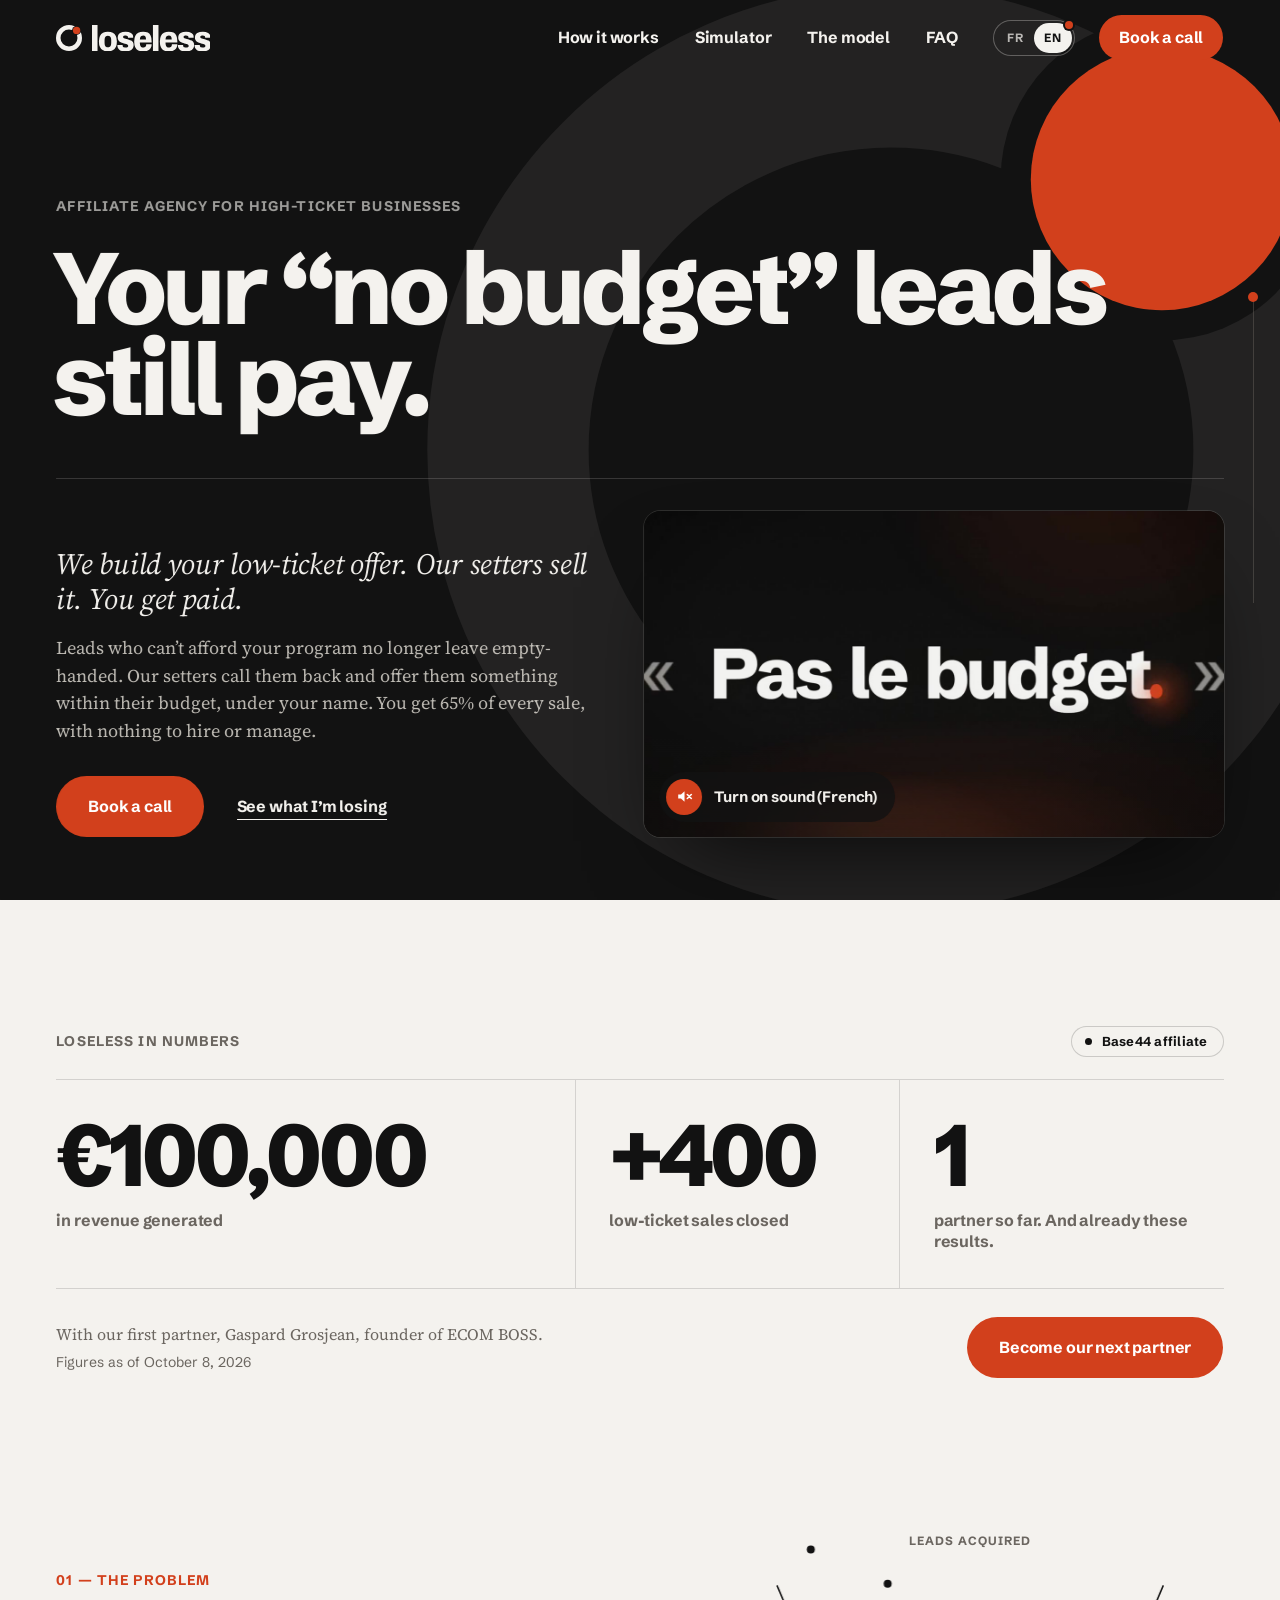
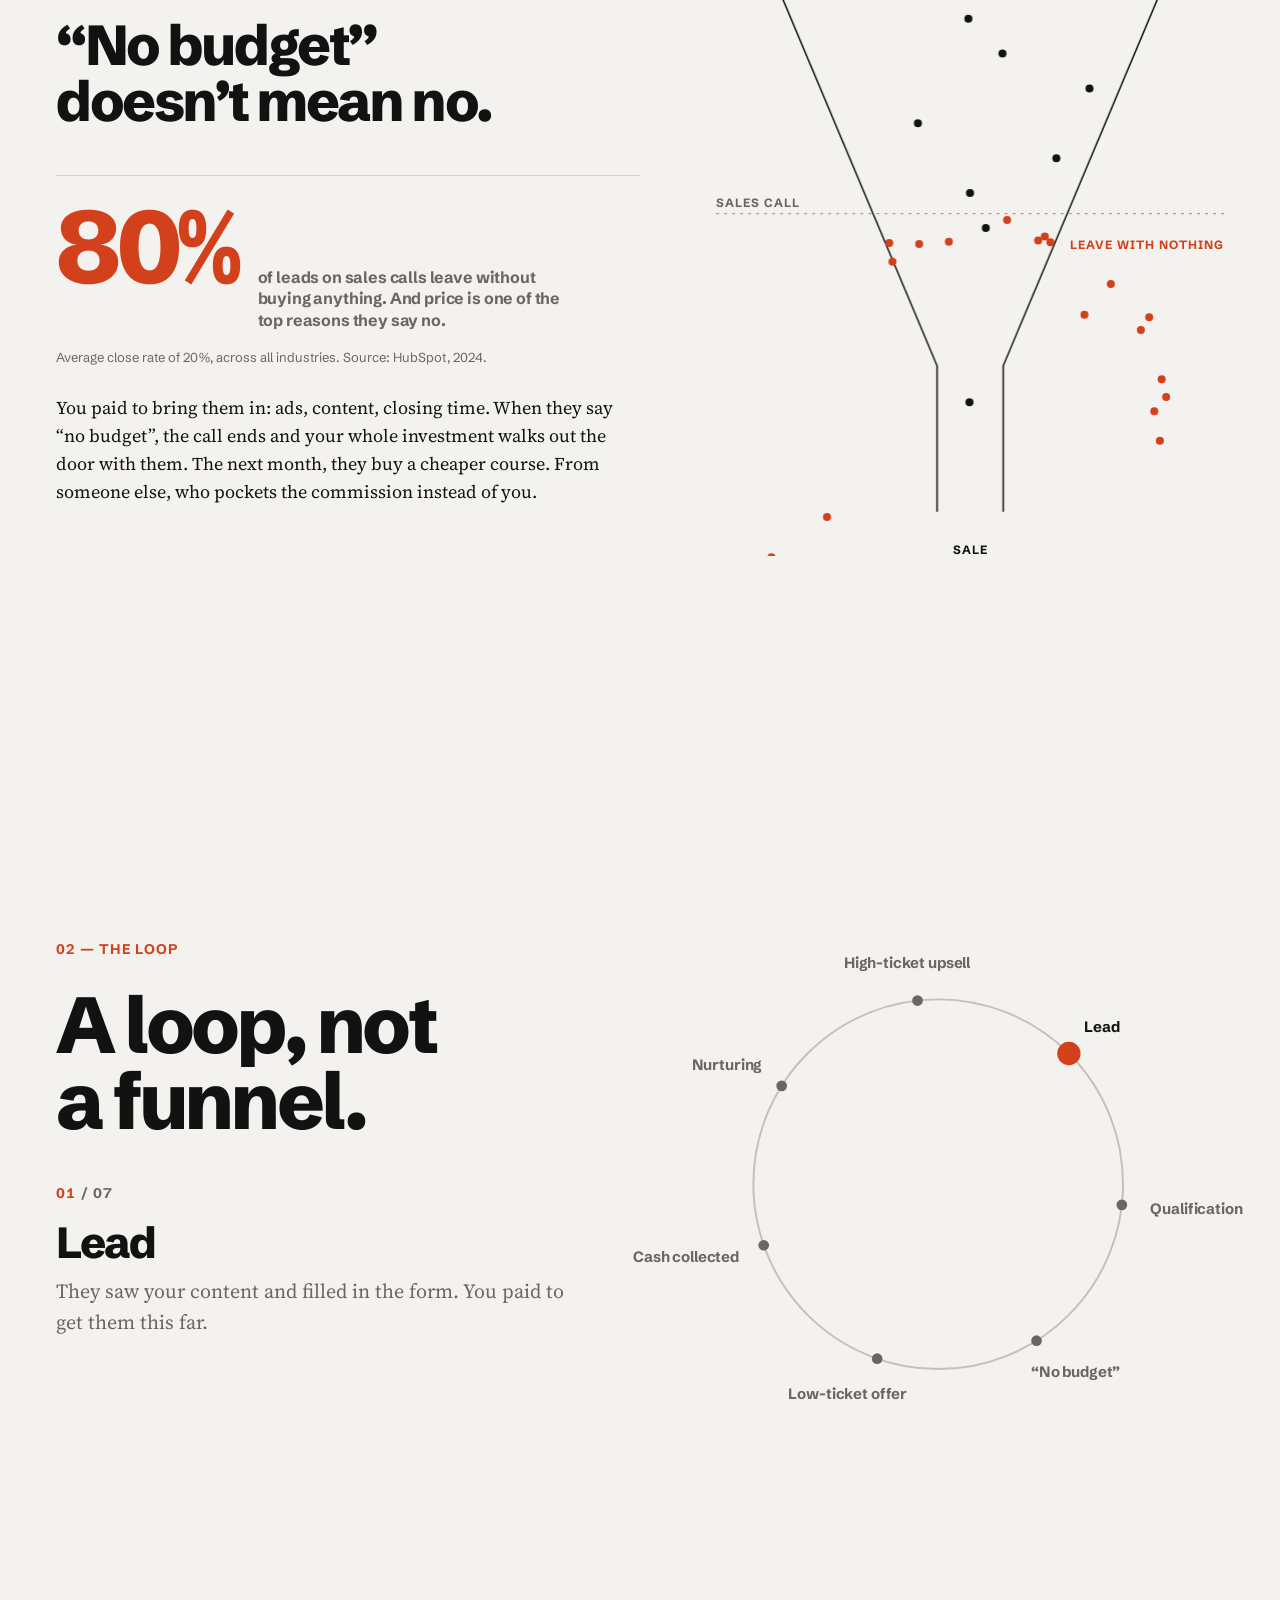
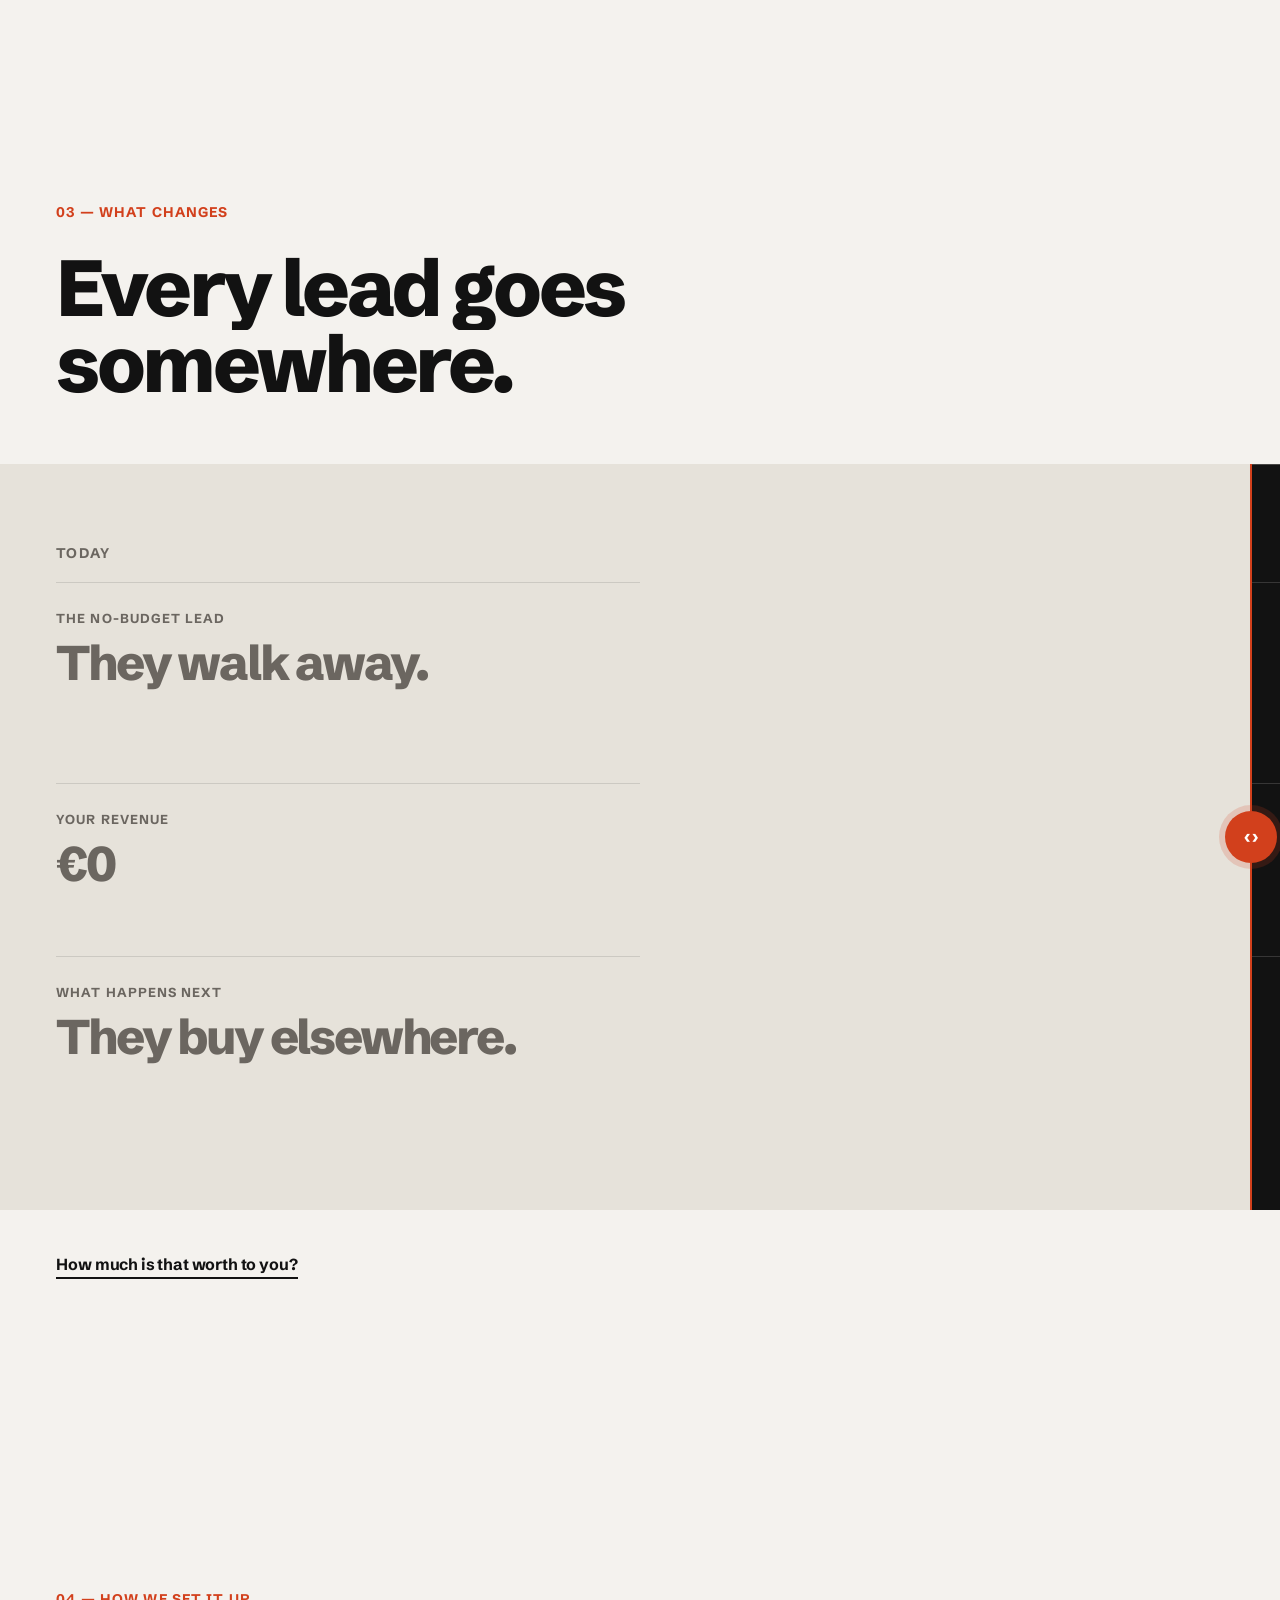
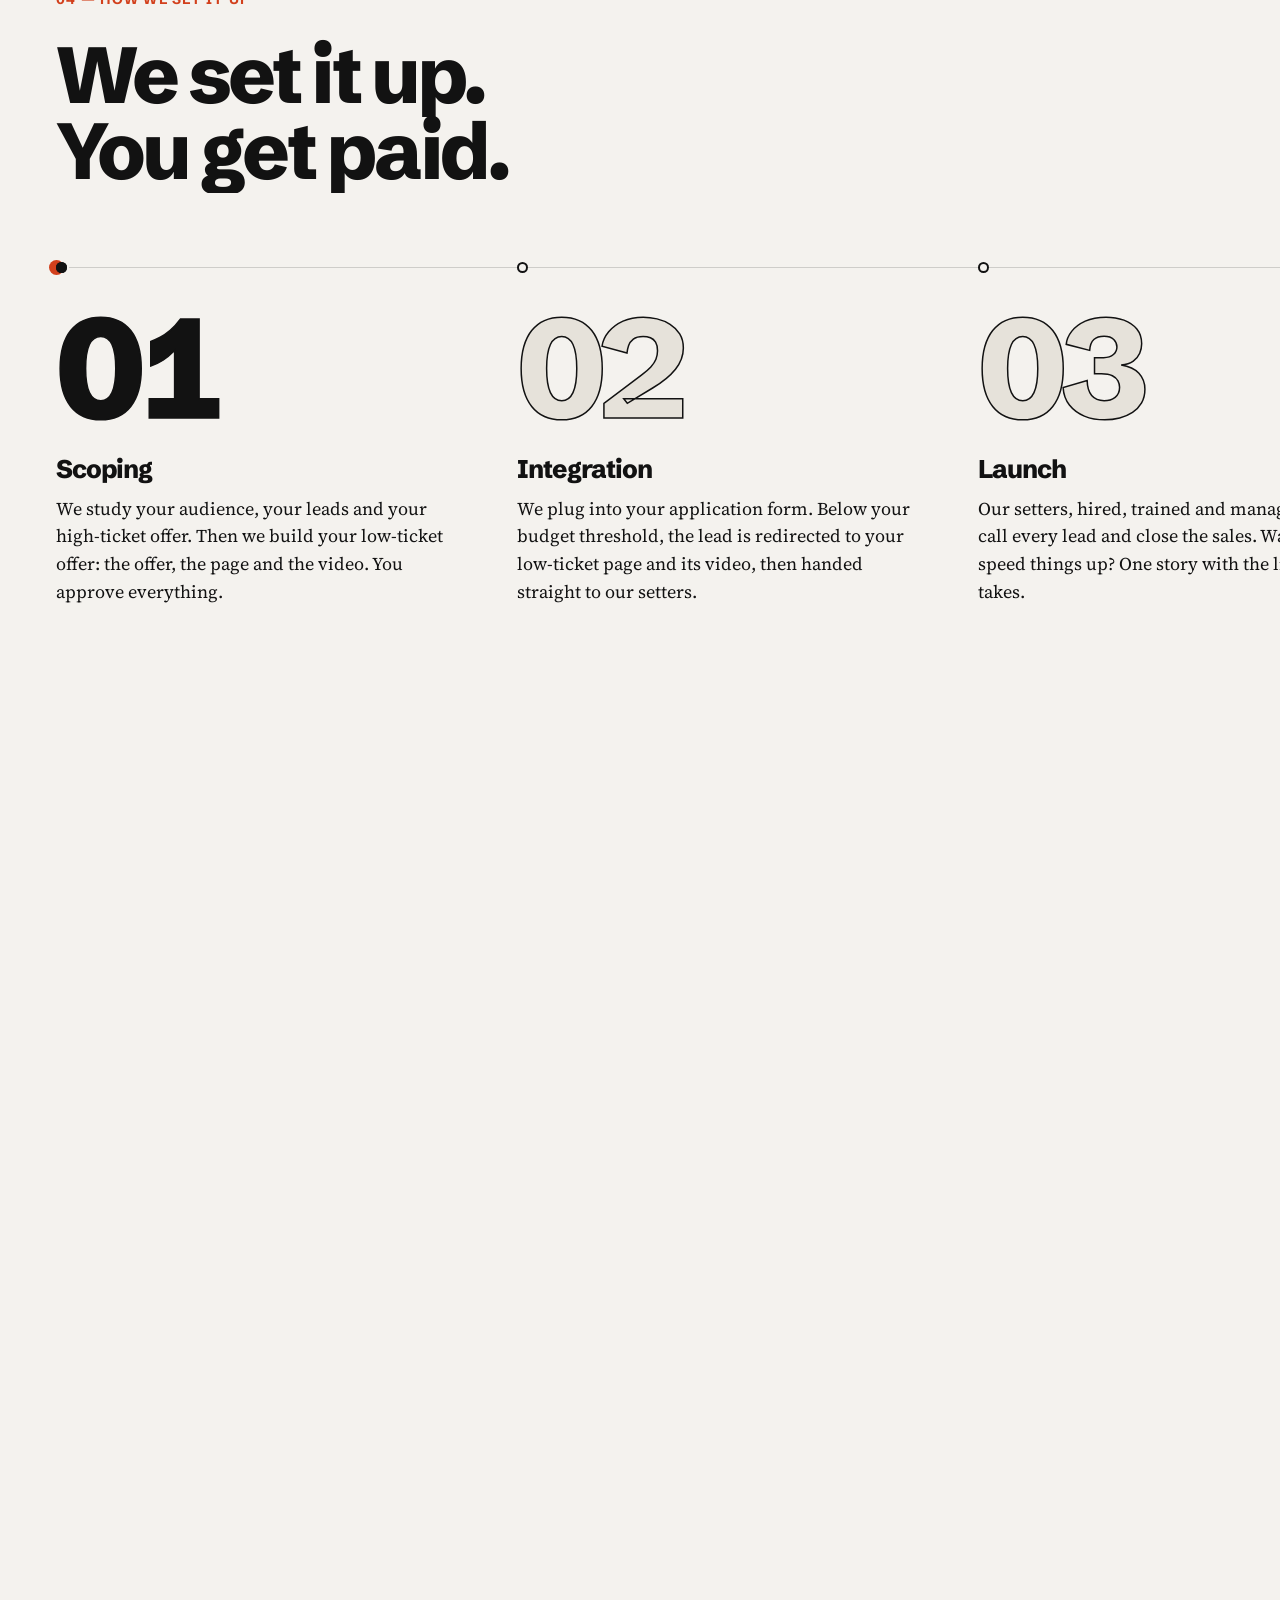
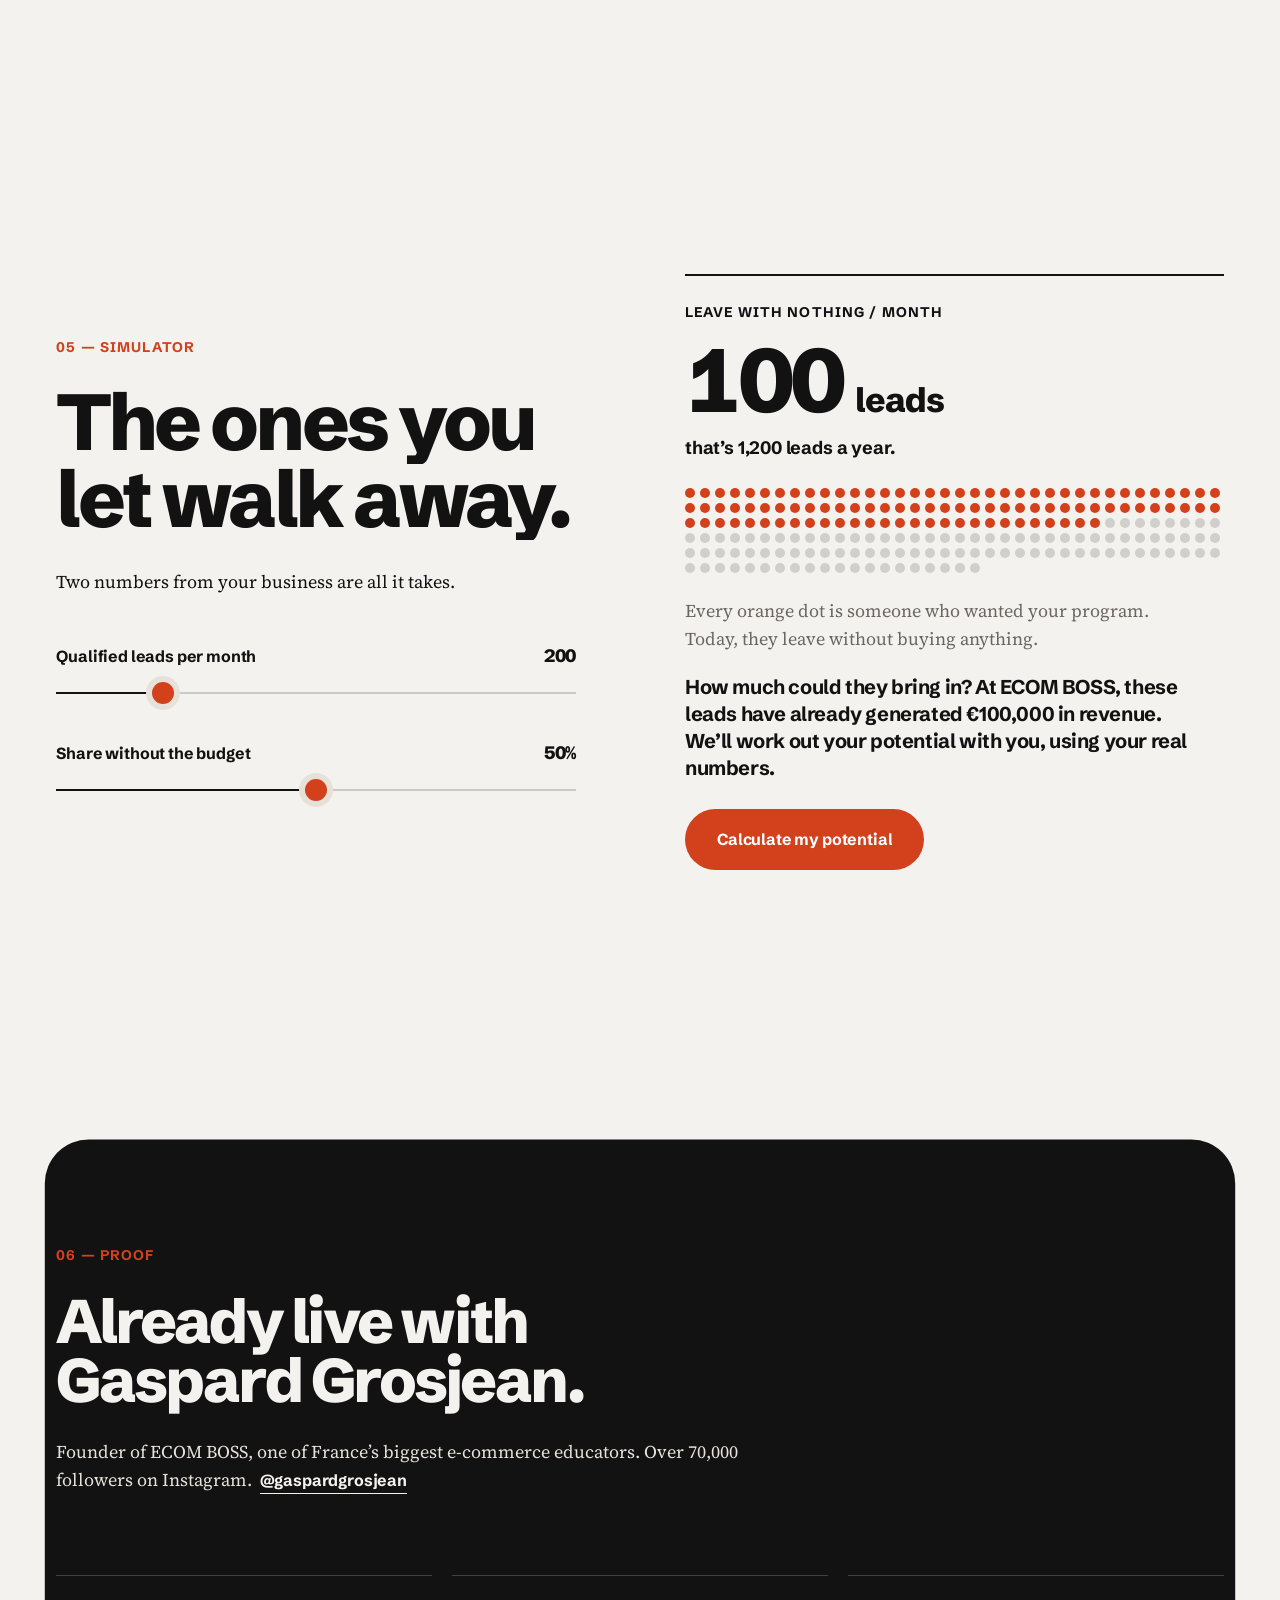
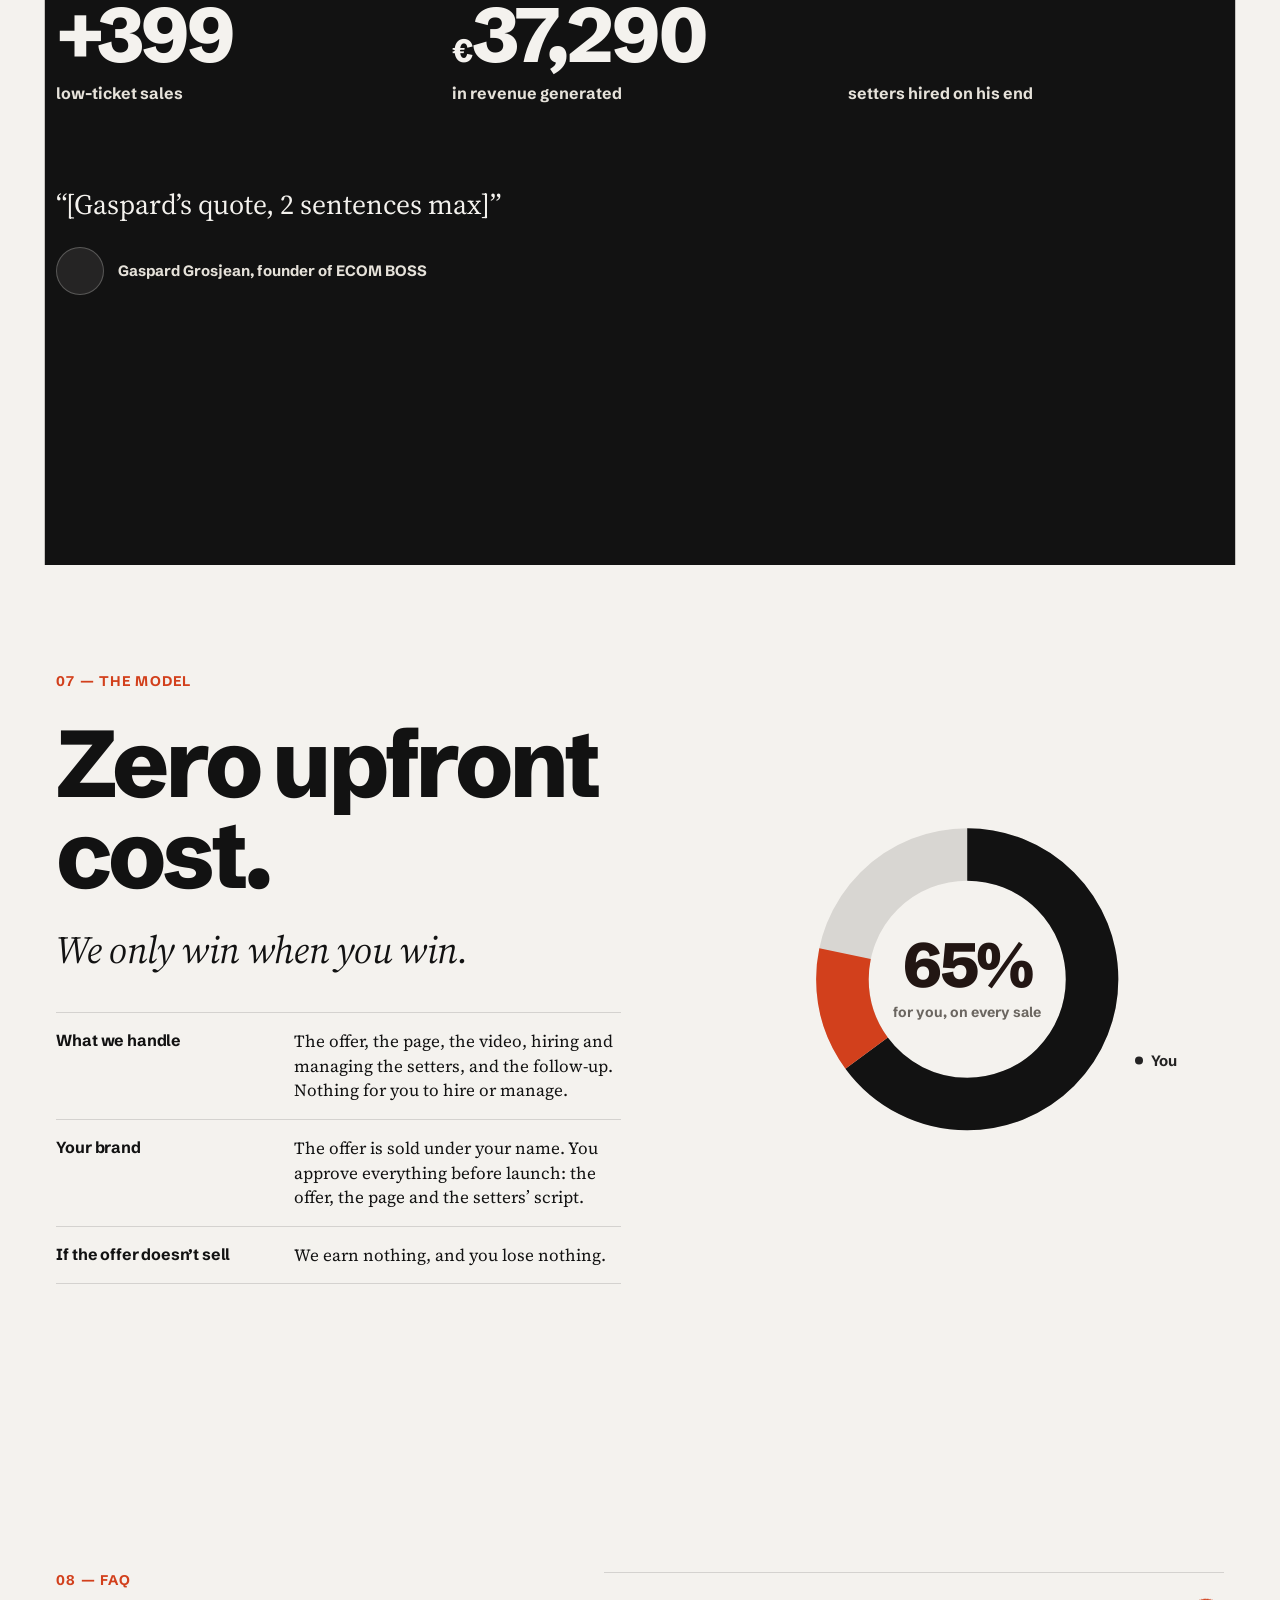
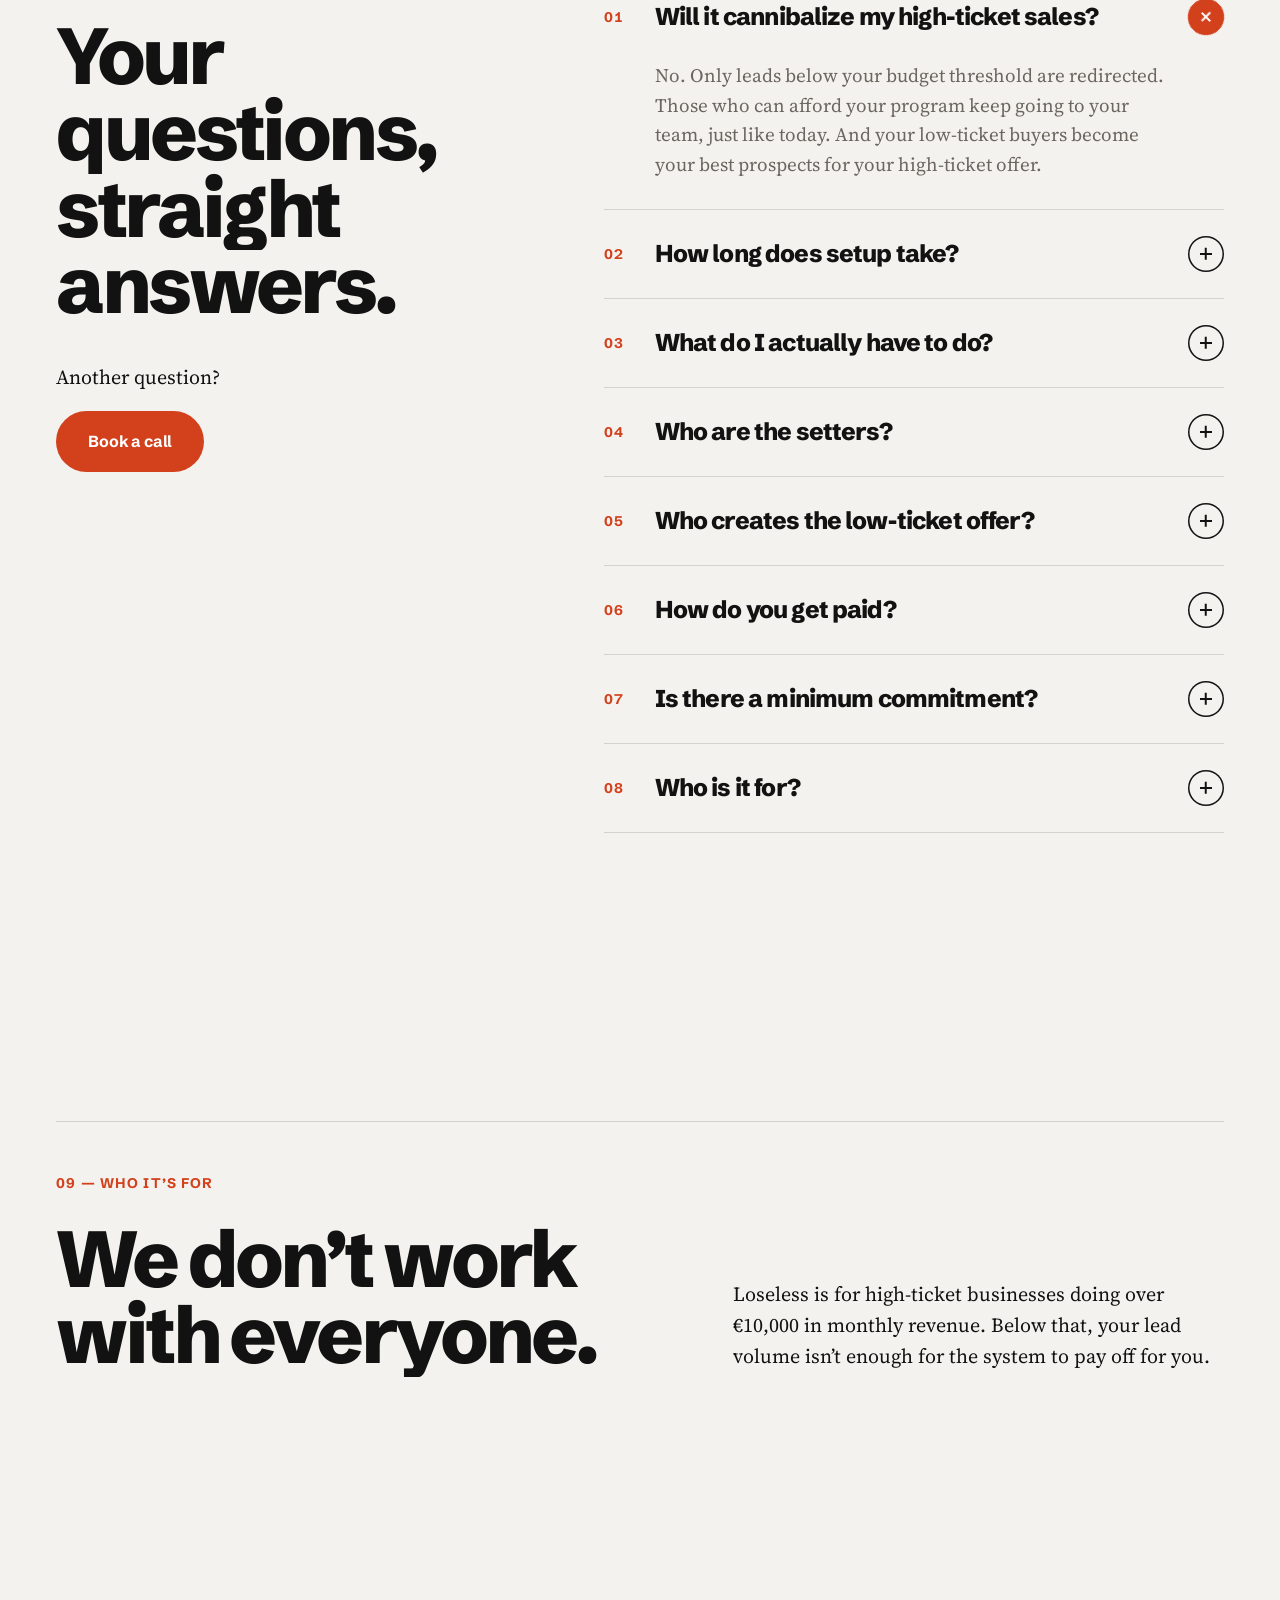
==== commit a44a5e0b: "Chiffres mis à jour : 100 000 € de CA, +400 ventes, 1 partenaire Bandeau « Loseless en chiffres », p" ====
--- a/en/index.html
+++ b/en/index.html
@@ -14,7 +14,7 @@
 <link rel="preconnect" href="https://fonts.googleapis.com">
 <link rel="preconnect" href="https://fonts.gstatic.com" crossorigin>
 <link rel="stylesheet" href="https://fonts.googleapis.com/css2?family=Schibsted+Grotesk:wght@400..900&family=Source+Serif+4:ital,opsz,wght@0,8..60,400..600;1,8..60,400&display=swap">
-<link rel="stylesheet" href="../styles.css?v=202610081800">
+<link rel="stylesheet" href="../styles.css?v=202610081900">
 <script>try{if(!matchMedia('(prefers-reduced-motion: reduce)').matches)document.documentElement.classList.add('motion')}catch(e){}</script>
 </head>
 <body>
@@ -113,7 +113,7 @@
         </div>
         <!-- Film: muted loop in the hero; “Turn on sound” restarts it from the beginning, with sound -->
         <div class="hero__film">
-          <video class="hero__film-video" data-src="../assets/video/film.mp4?v=202610081800" poster="../assets/video/film-apercu.jpg?v=202610081800" muted loop playsinline preload="none" aria-label="Loseless film (55 seconds, in French)"></video>
+          <video class="hero__film-video" data-src="../assets/video/film.mp4?v=202610081900" poster="../assets/video/film-apercu.jpg?v=202610081900" muted loop playsinline preload="none" aria-label="Loseless film (55 seconds, in French)"></video>
           <span class="hero__film-bar" aria-hidden="true"></span>
           <button class="hero__film-cta" type="button" data-film-sound aria-pressed="false">
             <span class="hero__film-play" aria-hidden="true"><svg viewBox="0 0 24 24"><path d="M4 9.5h3.5L12 5.5v13l-4.5-4H4z" fill="currentColor"/><path class="i-off" d="M15.5 9.5l5 5m0-5l-5 5" stroke="currentColor" stroke-width="2" stroke-linecap="round"/><path class="i-on" d="M15.5 9a4.2 4.2 0 0 1 0 6M18 6.5a7.8 7.8 0 0 1 0 11" fill="none" stroke="currentColor" stroke-width="2" stroke-linecap="round"/></svg></span>
@@ -134,11 +134,11 @@
       </div>
       <ul class="figures__list" data-stagger>
         <li class="figure">
-          <span class="figure__num"><span data-count="60000" data-prefix="€">€60,000</span></span>
-          <span class="figure__label">in sales generated in 30&nbsp;days</span>
+          <span class="figure__num"><span data-count="100000" data-prefix="€">€100,000</span></span>
+          <span class="figure__label">in revenue generated</span>
         </li>
         <li class="figure">
-          <span class="figure__num"><span data-count="300">300</span></span>
+          <span class="figure__num"><span data-count="400" data-prefix="+">+400</span></span>
           <span class="figure__label">low&#8209;ticket sales closed</span>
         </li>
         <li class="figure">
@@ -149,7 +149,7 @@
       <div class="figures__foot" data-fade>
         <div class="figures__context">
           <p>With our first partner, Gaspard Grosjean, founder of ECOM&nbsp;BOSS.</p>
-          <p class="figures__date">Figures as of September 27, 2026</p>
+          <p class="figures__date">Figures as of October 8, 2026</p>
         </div>
         <a class="btn btn--primary" href="reserver.html" data-book data-magnetic><span class="btn__label" data-text="Become our next partner">Become our next partner</span></a>
       </div>
@@ -404,7 +404,7 @@
         <div class="sim__grid-dots" id="sim-dots" aria-hidden="true"></div>
         <p class="sim__legend" id="sim-legend" hidden>1 dot = 5 leads</p>
         <p class="sim__sub">Every orange dot is someone who wanted your program. Today, they leave without buying anything.</p>
-        <p class="sim__hook">How much could they bring in? At ECOM&nbsp;BOSS, these leads generated €60,000 in sales in 30&nbsp;days. We’ll work out your potential with you, using your real numbers.</p>
+        <p class="sim__hook">How much could they bring in? At ECOM&nbsp;BOSS, these leads have already generated €100,000 in revenue. We’ll work out your potential with you, using your real numbers.</p>
         <p class="sim__cta"><a class="btn btn--primary" href="reserver.html" data-book data-magnetic><span class="btn__label" data-text="Calculate my potential">Calculate my potential</span></a></p>
         <p class="sr-only" id="sim-live" aria-live="polite"></p>
       </div>
@@ -419,8 +419,8 @@
       <h2 id="t-proof" class="h2 h2--mid" data-split>Already live with Gaspard Grosjean.</h2>
       <p class="proof__intro" data-fade>Founder of ECOM&nbsp;BOSS, one of France’s biggest e-commerce educators. Over 70,000 followers on Instagram. <a class="link link--strong" href="https://www.instagram.com/gaspardgrosjean/" target="_blank" rel="noopener">@gaspardgrosjean<span class="sr-only"> (opens in a new tab)</span></a></p>
       <ul class="proof__stats" data-stagger>
-        <li><span class="proof__num"><span class="proof__count" data-to="300">300</span></span><span class="proof__label">low-ticket sales</span></li>
-        <li><span class="proof__num"><span class="proof__count" data-to="30">30</span><span class="proof__suffix">&nbsp;days</span></span><span class="proof__label">to get there</span></li>
+        <li><span class="proof__num">+<span class="proof__count" data-to="400">400</span></span><span class="proof__label">low-ticket sales</span></li>
+        <li><span class="proof__num"><span class="proof__suffix">€</span><span class="proof__count" data-to="100000">100,000</span></span><span class="proof__label">in revenue generated</span></li>
         <li><span class="proof__num proof__num--zero">0</span><span class="proof__label">setters hired on his end</span></li>
       </ul>
       <figure class="proof__quote" data-fade>
@@ -603,6 +603,6 @@
 <script src="../vendor/SplitText.min.js" defer></script>
 <script src="../vendor/CustomEase.min.js" defer></script>
 <script src="../vendor/lenis.min.js" defer></script>
-<script src="../main.js?v=202610081800" defer></script>
+<script src="../main.js?v=202610081900" defer></script>
 </body>
 </html>
--- a/styles.css
+++ b/styles.css
@@ -567,7 +567,8 @@
 .figures__badge-dot { width: 7px; height: 7px; border-radius: 50%; background: var(--encre); }
 .figures__list {
   display: grid;
-  grid-template-columns: minmax(0, 1.25fr) minmax(0, 1fr) minmax(0, 1fr);
+  /* 1re colonne plus large : « 100 000 € » */
+  grid-template-columns: minmax(0, 1.6fr) minmax(0, 1fr) minmax(0, 1fr);
   border-top: 1px solid rgba(18, 18, 18, .14);
   border-bottom: 1px solid rgba(18, 18, 18, .14);
 }
@@ -1103,12 +1104,13 @@
 .proof__stats li { border-top: 1px solid rgba(244, 242, 238, .2); padding-top: 24px; }
 .proof__num {
   display: block;
-  font: 800 clamp(56px, 6.4vw, 104px)/.9 var(--sans);
+  font: 800 clamp(56px, 6vw, 98px)/.9 var(--sans);
   letter-spacing: -.045em;
   color: var(--papier);
   white-space: nowrap;
 }
 .proof__count { font-variant-numeric: tabular-nums; }
+html[lang="en"] .proof__count { font-variant-numeric: normal; } /* sinon « 100 , 000 » */
 .proof__suffix { font-size: .42em; letter-spacing: -.03em; }
 .proof__num--zero { color: var(--vermillon); }
 .proof__label { display: block; margin-top: 14px; font: 700 16px/1.3 var(--sans); color: var(--craie); }
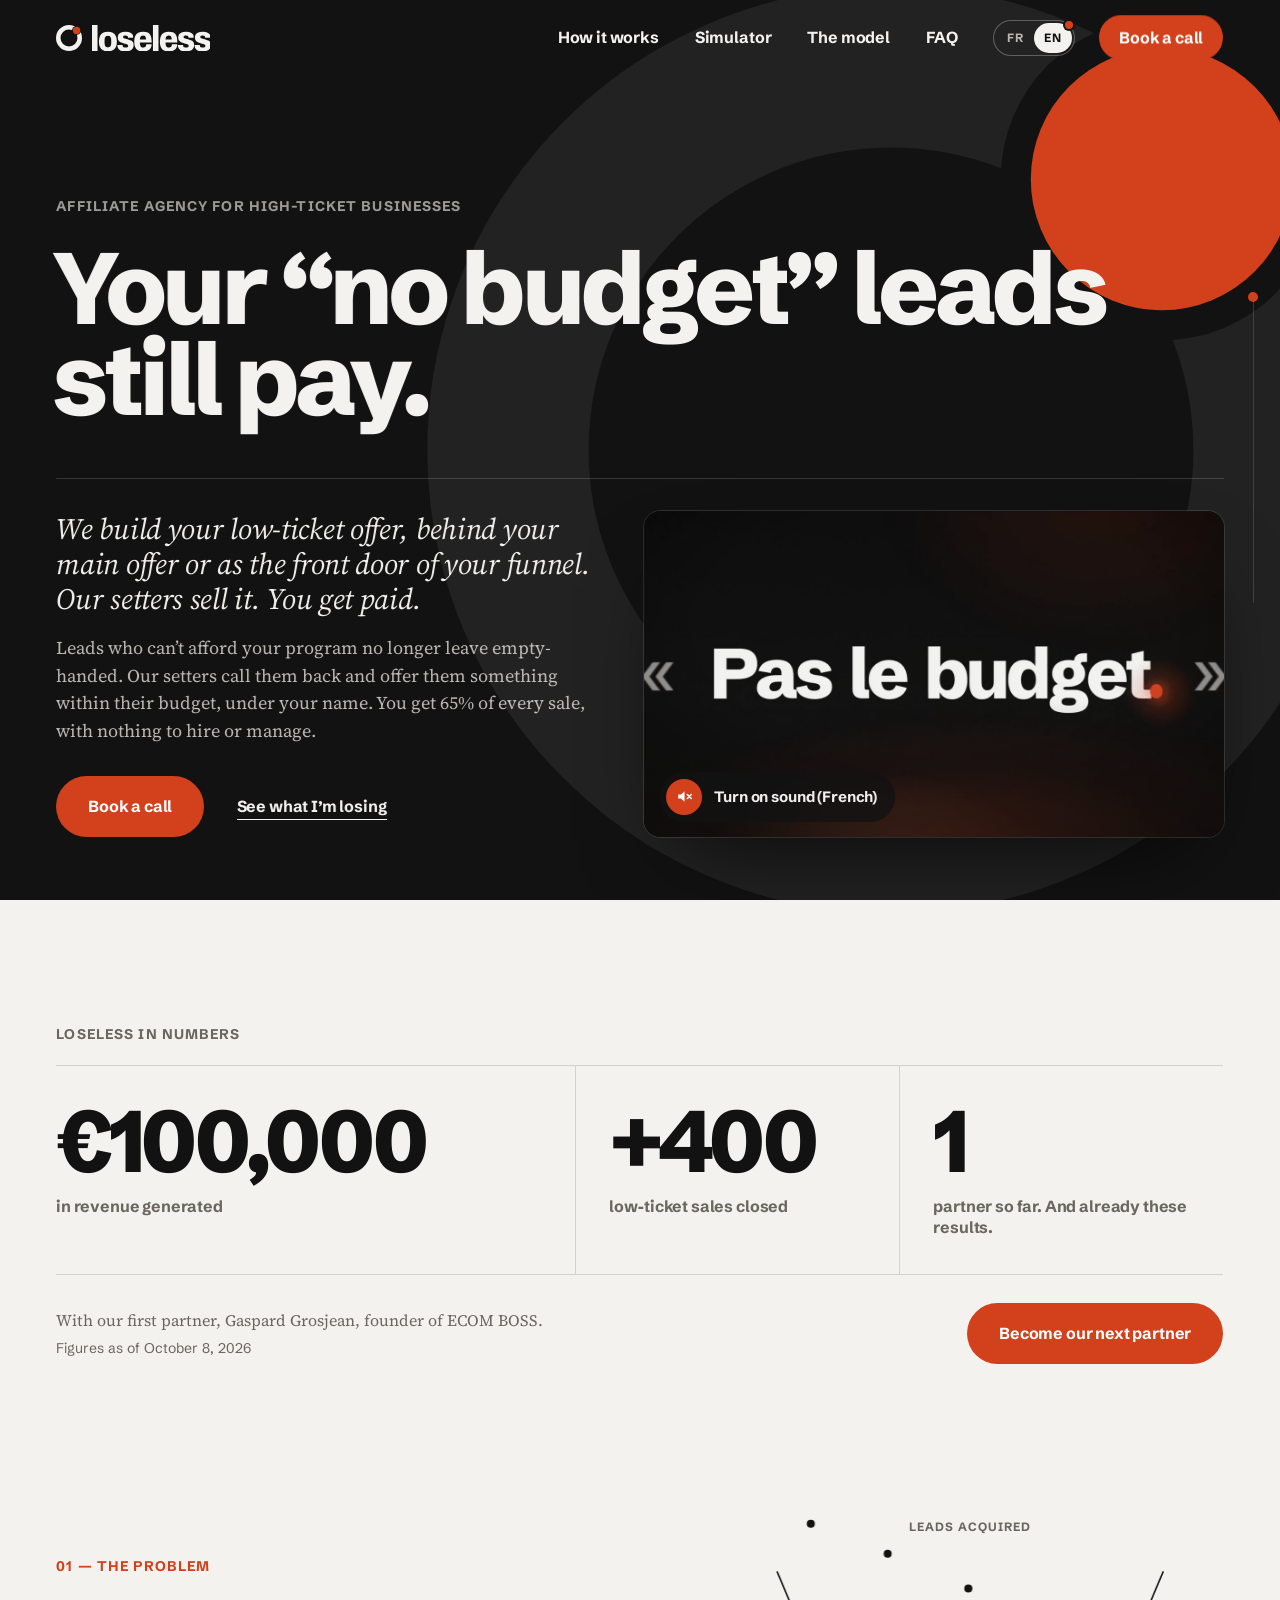
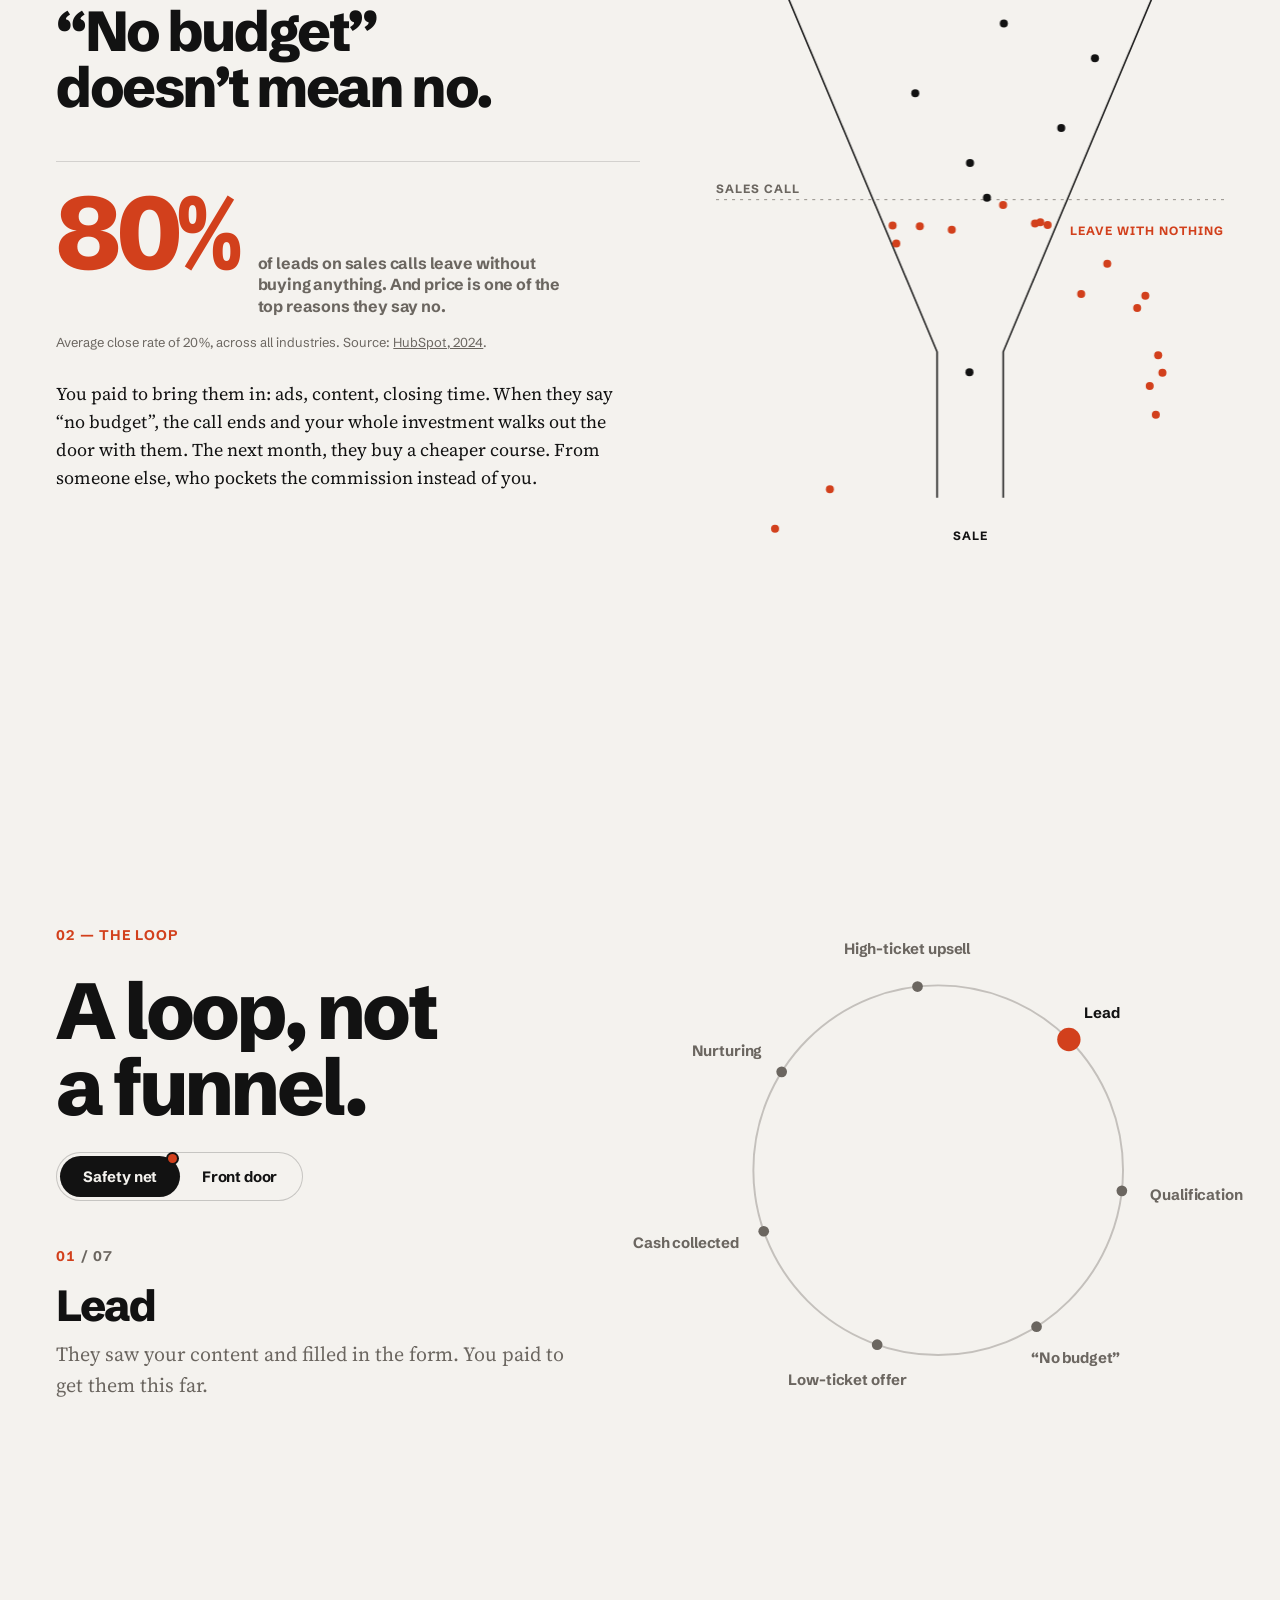
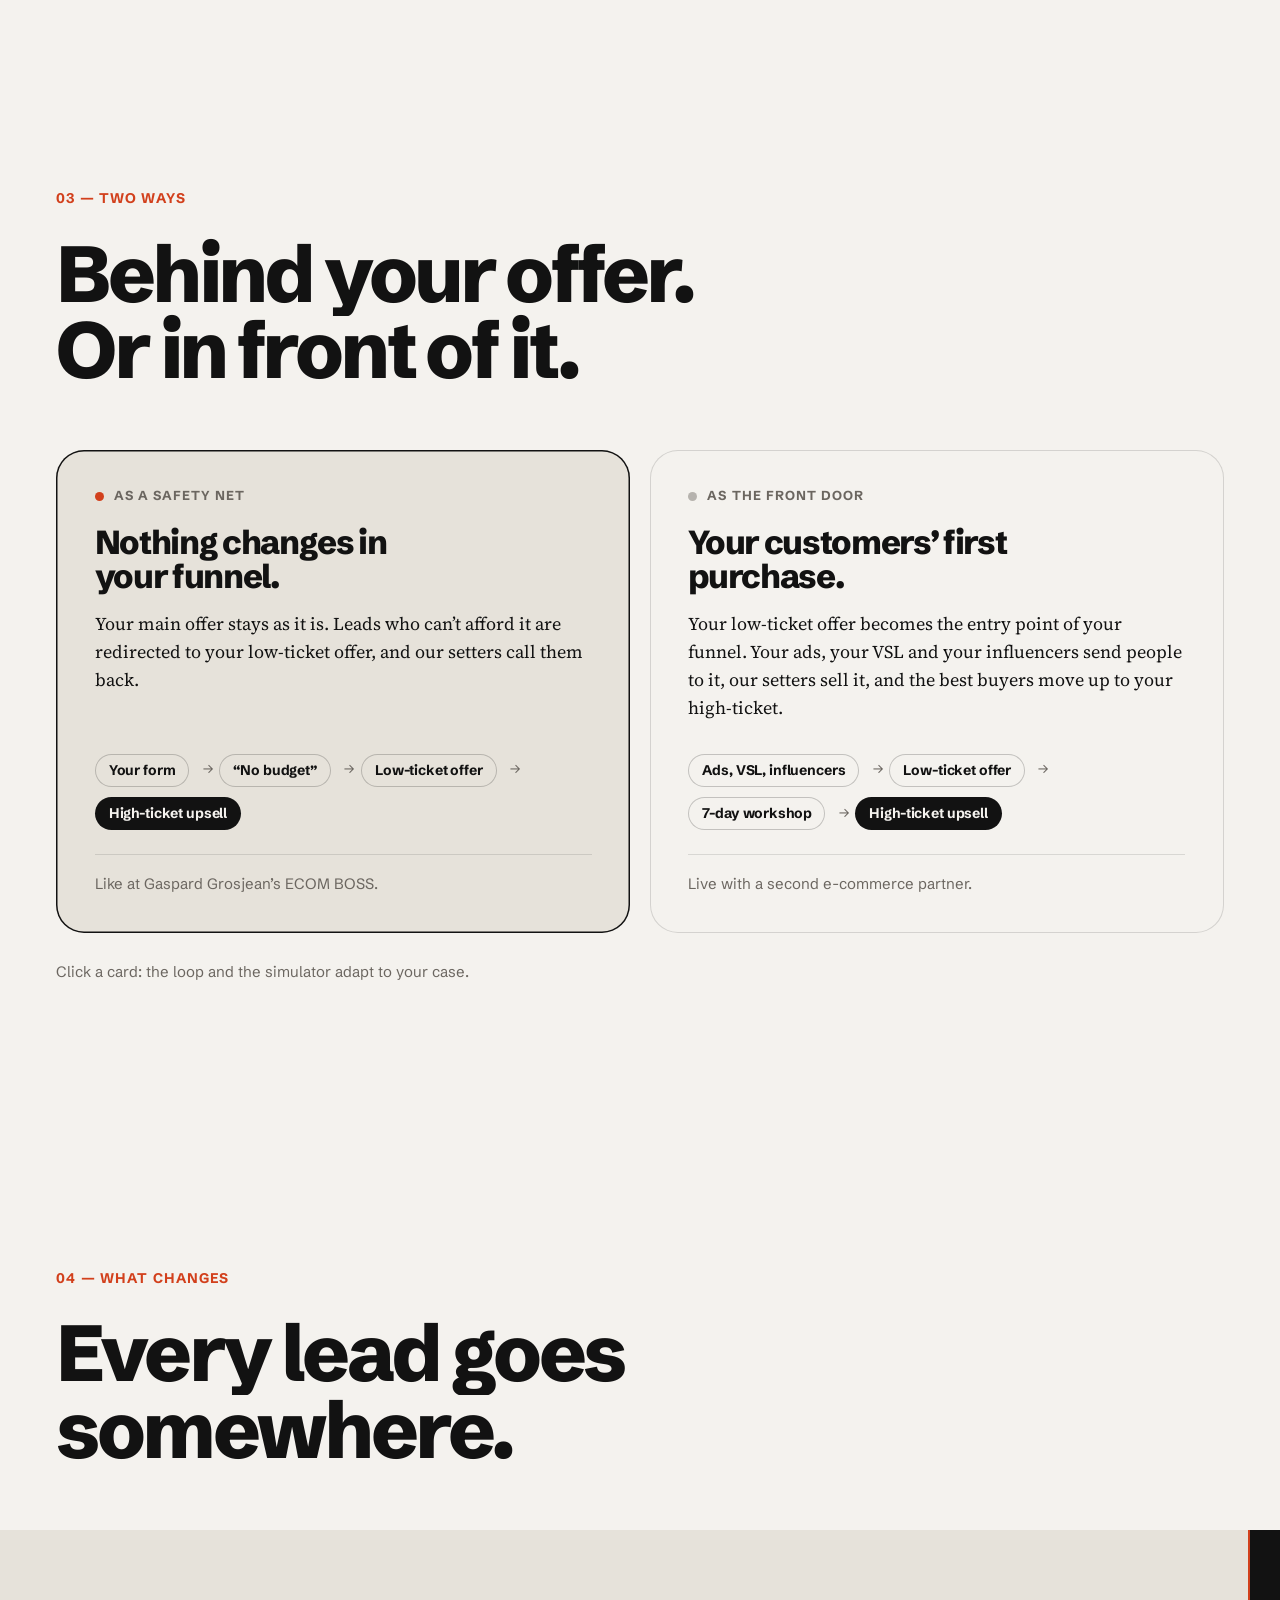
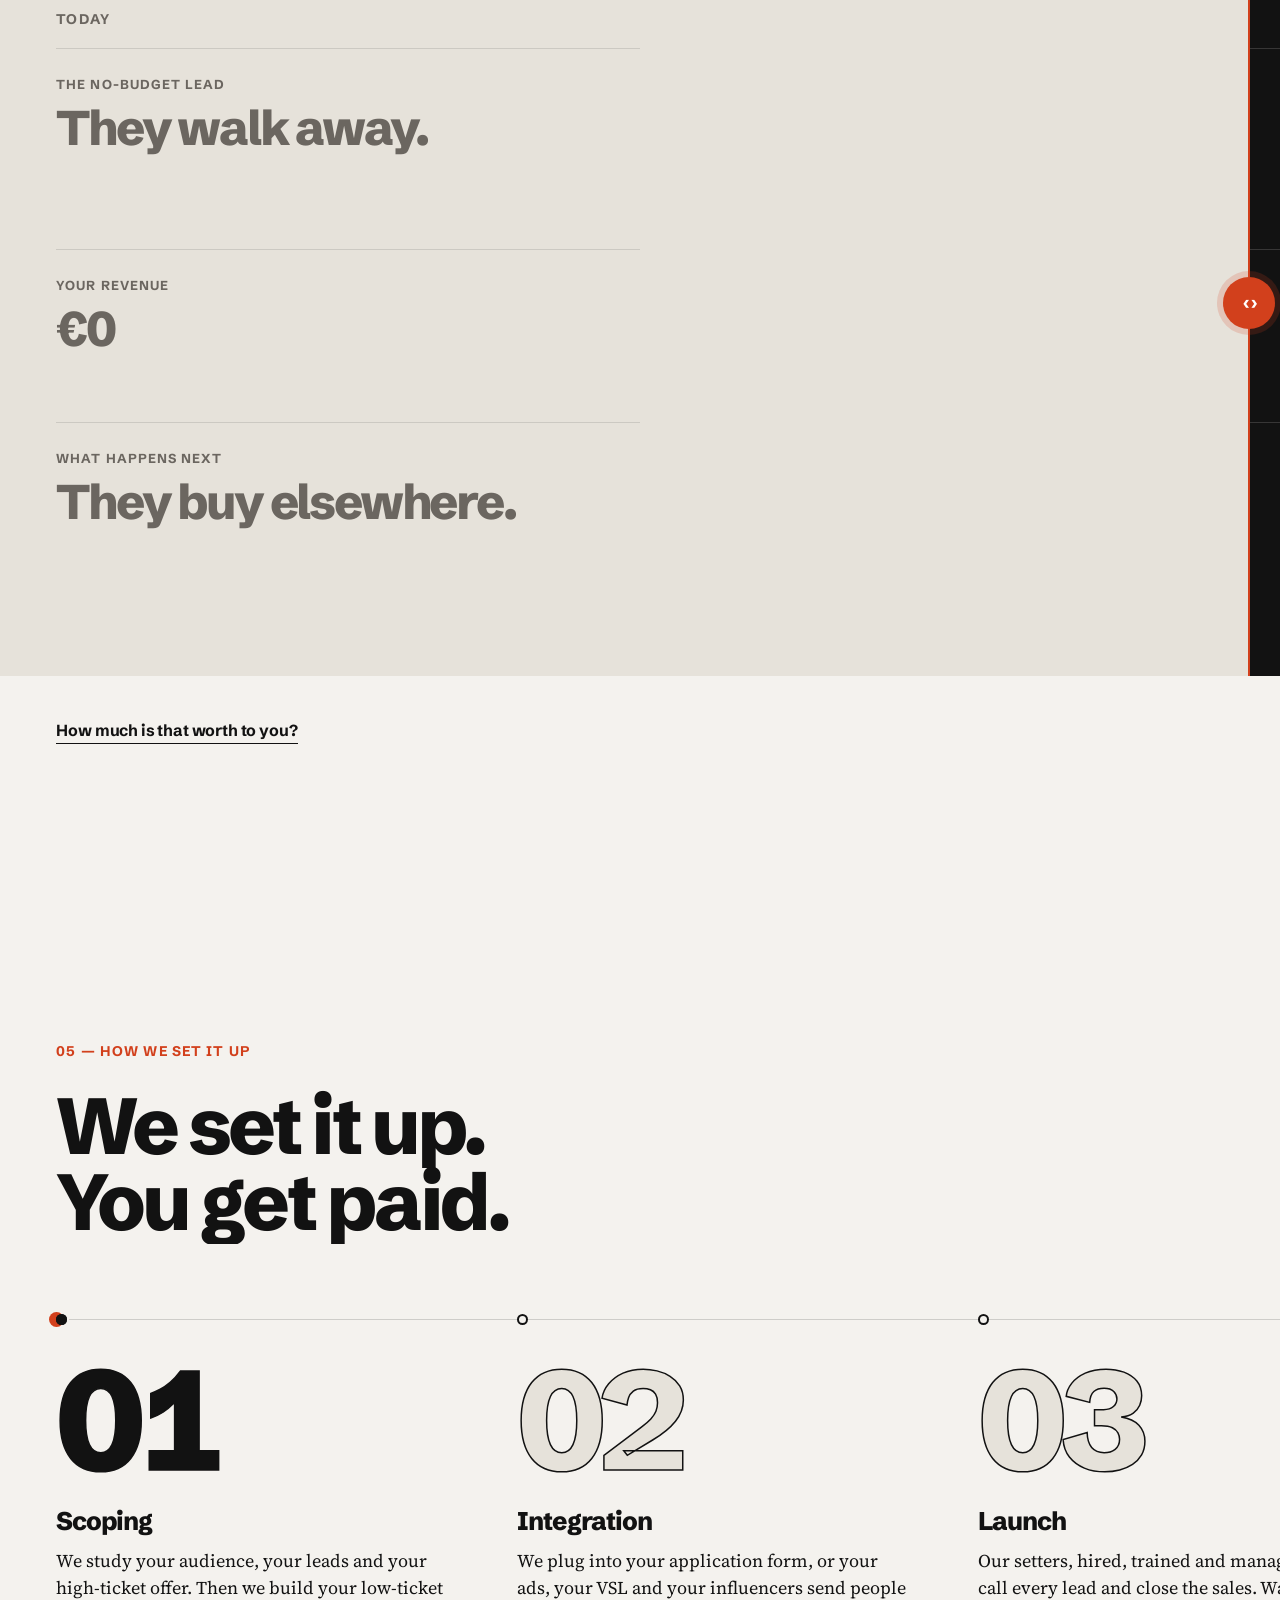
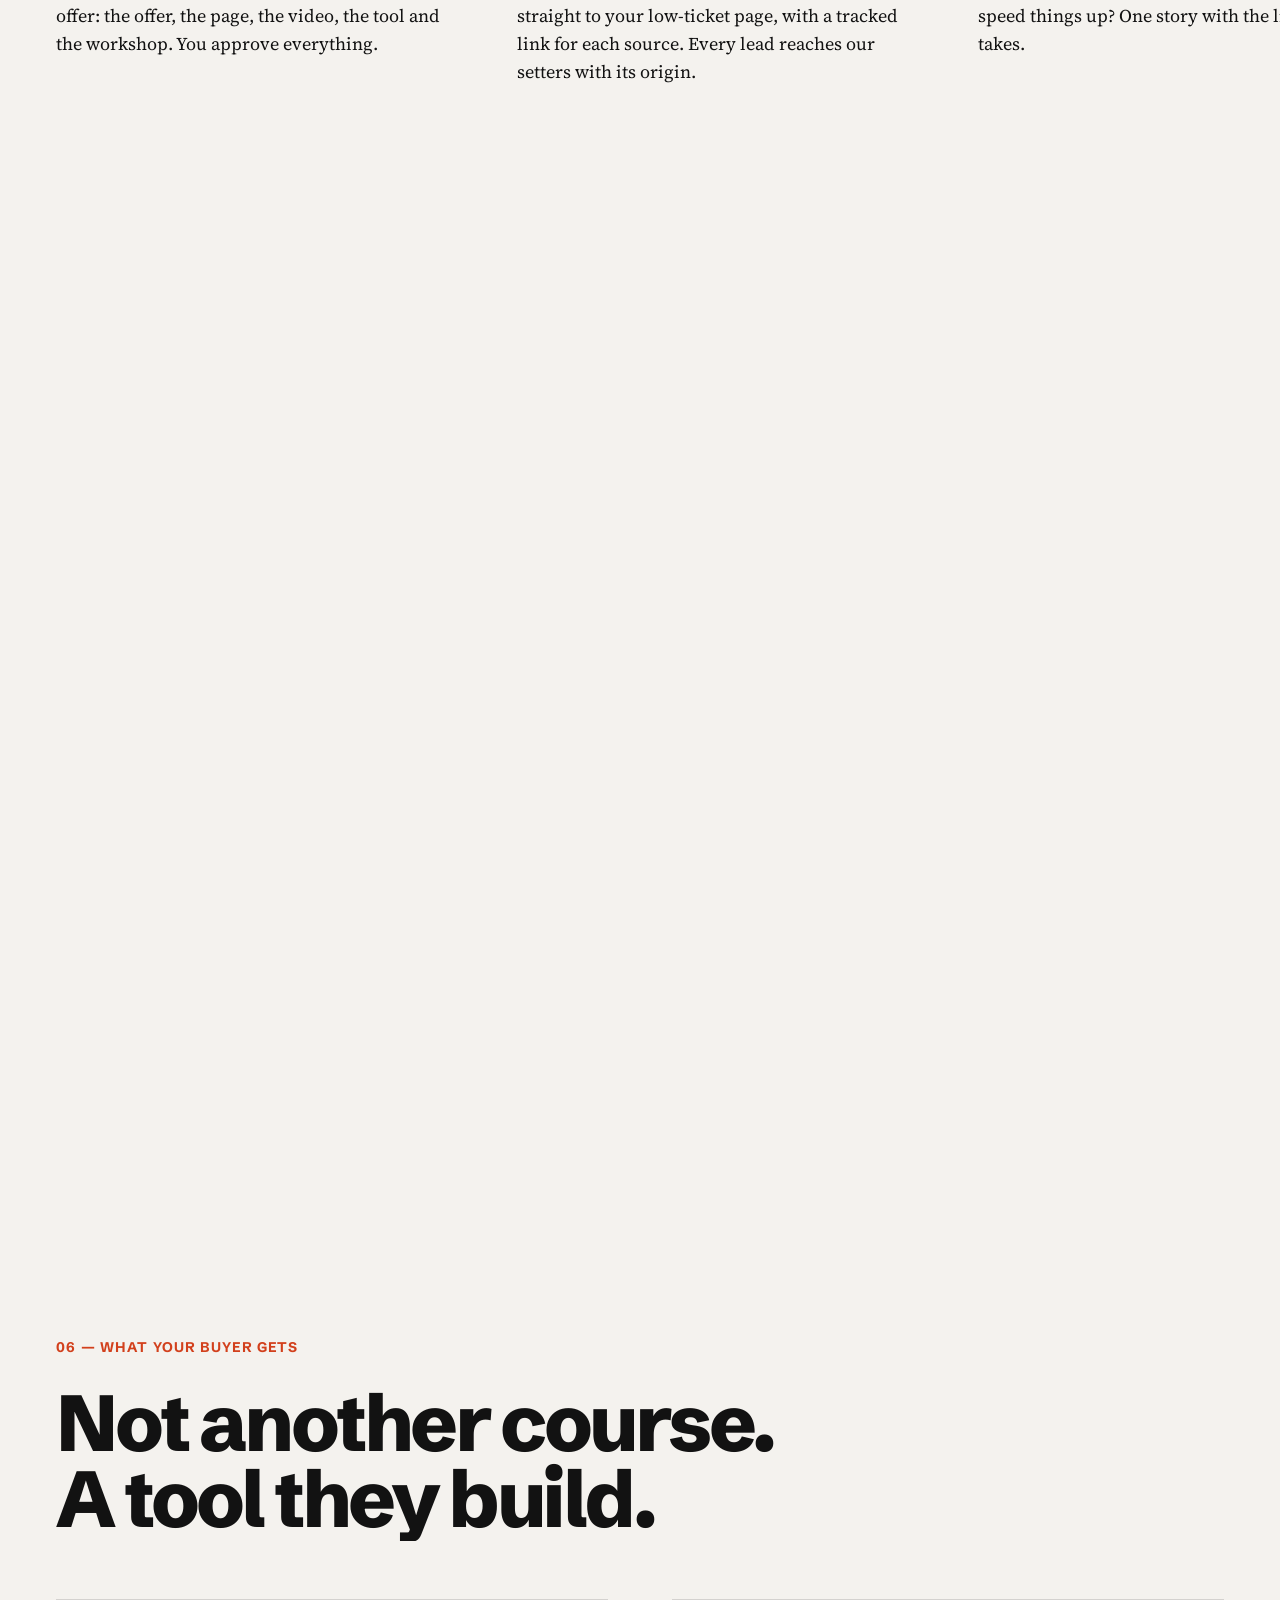
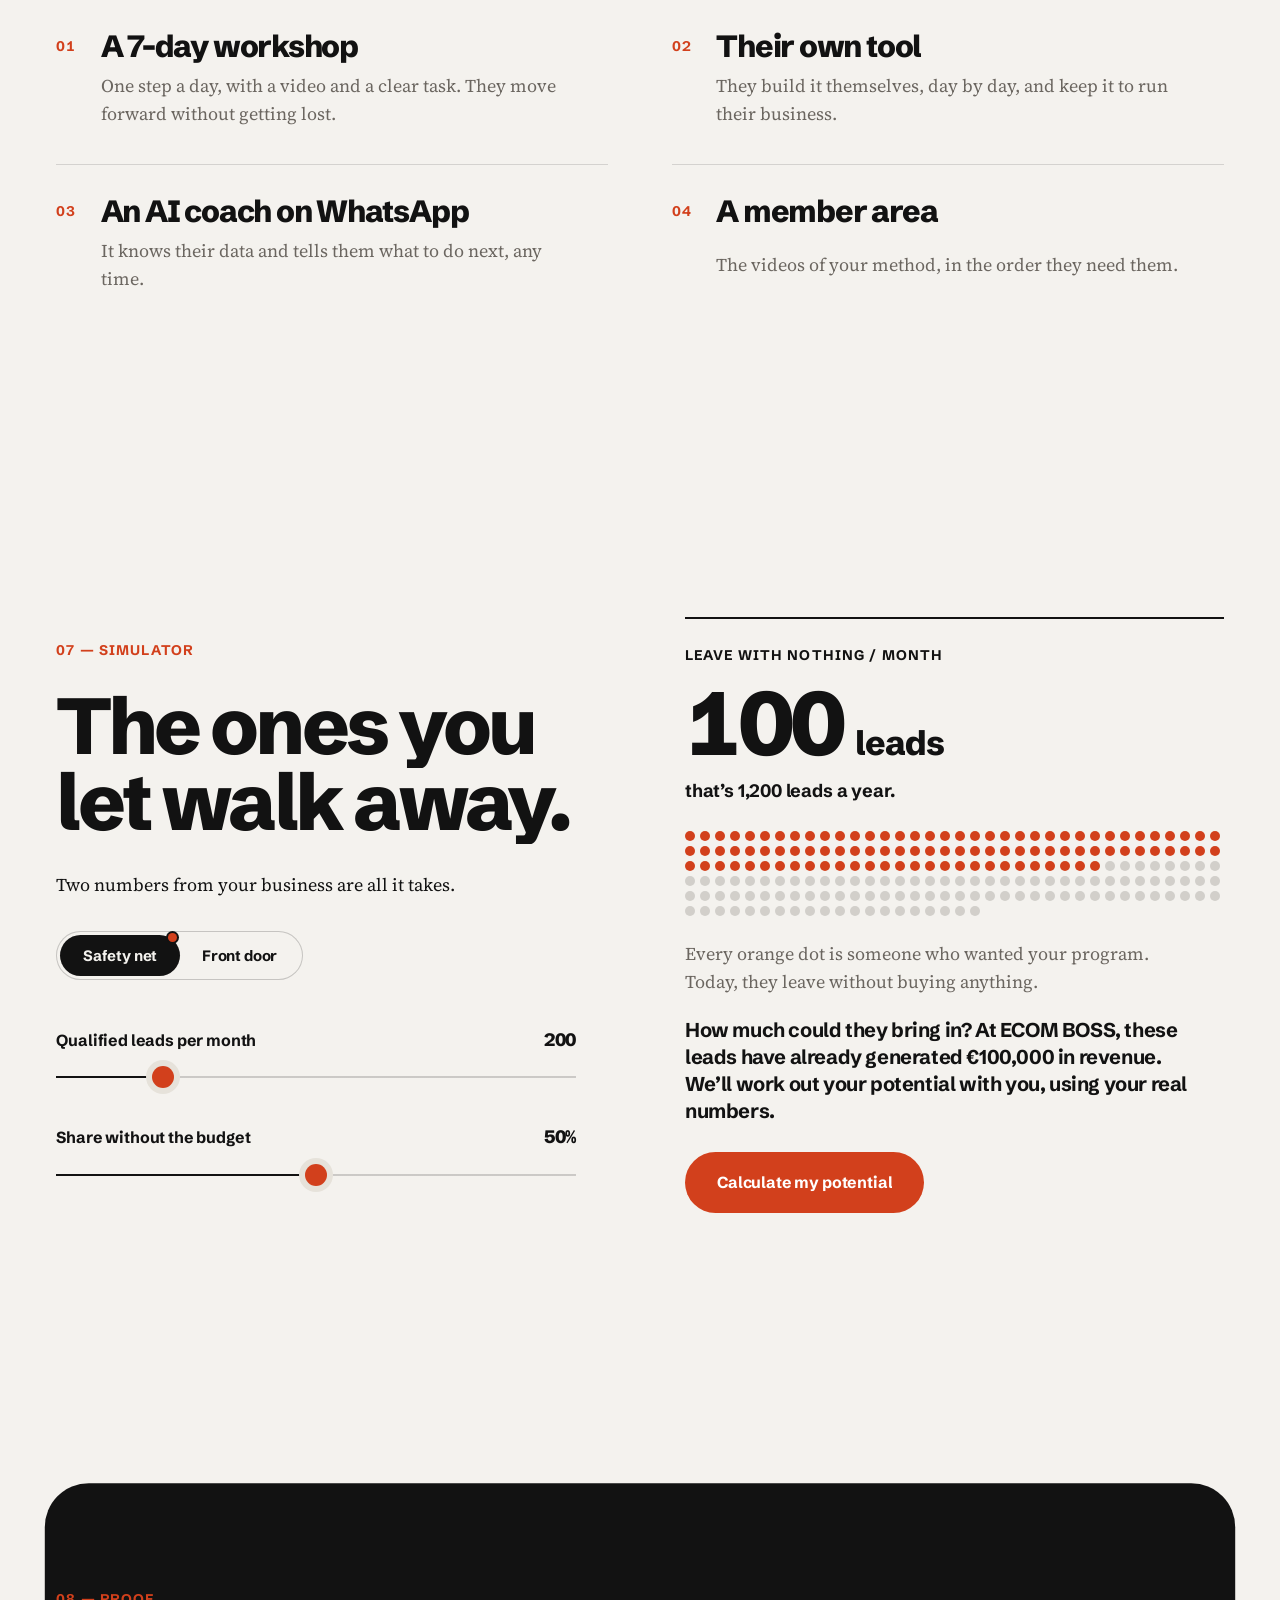
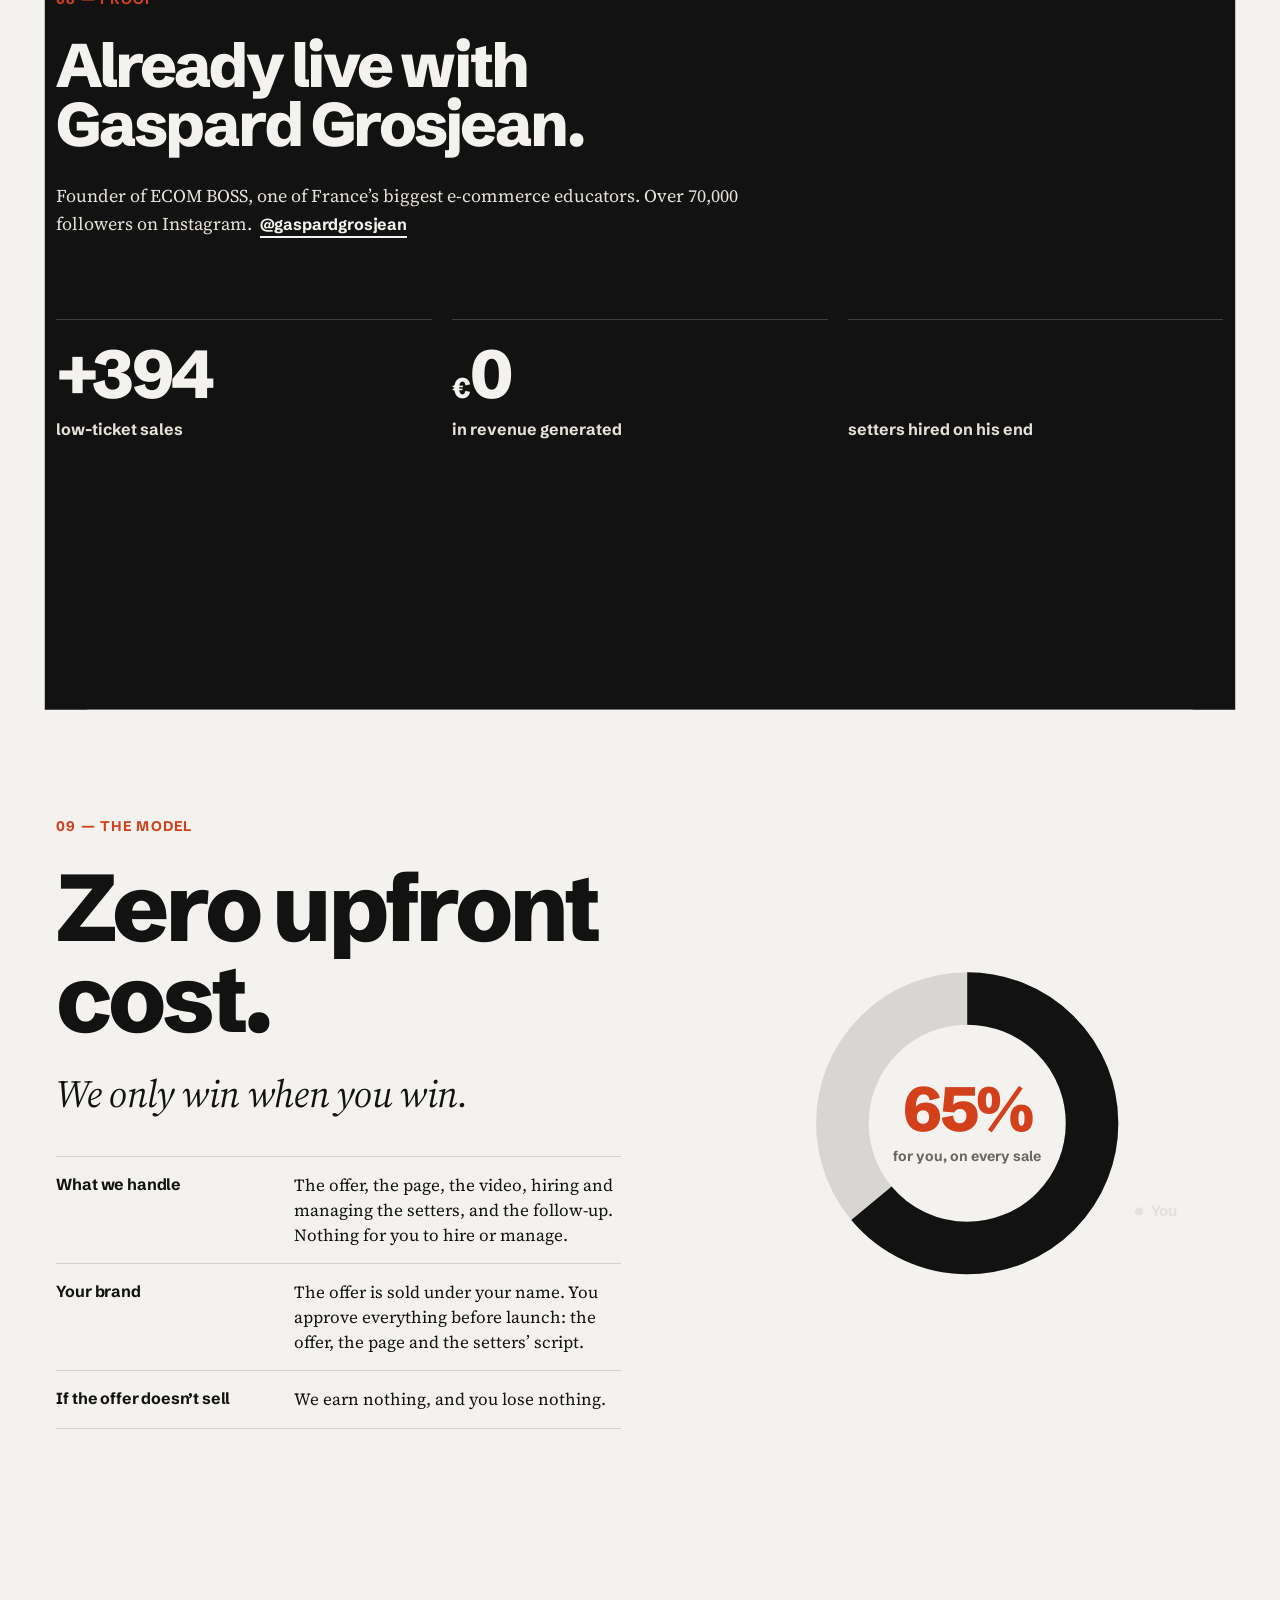
==== commit 0adaa792: "Deux façons de brancher Loseless : rattrapage et porte d'entrée - Mode unique pour toute la page (sé" ====
--- a/en/index.html
+++ b/en/index.html
@@ -14,7 +14,7 @@
 <link rel="preconnect" href="https://fonts.googleapis.com">
 <link rel="preconnect" href="https://fonts.gstatic.com" crossorigin>
 <link rel="stylesheet" href="https://fonts.googleapis.com/css2?family=Schibsted+Grotesk:wght@400..900&family=Source+Serif+4:ital,opsz,wght@0,8..60,400..600;1,8..60,400&display=swap">
-<link rel="stylesheet" href="../styles.css?v=202610081900">
+<link rel="stylesheet" href="../styles.css?v=202610181540">
 <script>try{if(!matchMedia('(prefers-reduced-motion: reduce)').matches)document.documentElement.classList.add('motion')}catch(e){}</script>
 </head>
 <body>
@@ -104,7 +104,7 @@
       <h1 class="hero__title">Your <span class="nobr">“no budget”</span> leads<br class="br-desk"> still pay.</h1>
       <div class="hero__bottom">
         <div class="hero__copy">
-          <p class="hero__promise promise">We build your low-ticket offer. Our setters sell it. You get paid.</p>
+          <p class="hero__promise promise">We build your low-ticket offer, behind your main offer or as the front door of your funnel. Our setters sell it. You get paid.</p>
           <p class="hero__text">Leads who can’t afford your program no longer leave empty-handed. Our setters call them back and offer them something within their budget, under your name. You get 65% of every sale, with nothing to hire or manage.</p>
           <div class="hero__ctas">
             <a class="btn btn--primary" href="reserver.html" data-book data-magnetic><span class="btn__label" data-text="Book a call">Book a call</span></a>
@@ -130,12 +130,12 @@
     <div class="wrap">
       <div class="figures__top" data-fade>
         <h2 class="figures__title" id="t-figures">Loseless in numbers</h2>
-        <p class="figures__badge"><span class="figures__badge-dot" aria-hidden="true"></span>Base44 affiliate</p>
       </div>
       <ul class="figures__list" data-stagger>
         <li class="figure">
           <span class="figure__num"><span data-count="100000" data-prefix="€">€100,000</span></span>
           <span class="figure__label">in revenue generated</span>
+          <span class="figure__note" data-ca-note hidden></span>
         </li>
         <li class="figure">
           <span class="figure__num"><span data-count="400" data-prefix="+">+400</span></span>
@@ -167,7 +167,7 @@
           <span class="stat__num" data-count="" data-suffix="%">80%</span>
           <span class="stat__label">of leads on sales calls leave without buying anything. And price is one of the top reasons they say no.</span>
         </p>
-        <p class="stat__source" data-fade>Average close rate of 20%, across all industries. Source: HubSpot, 2024.</p>
+        <p class="stat__source" data-fade>Average close rate of 20%, across all industries. Source: <a href="https://blog.hubspot.com/sales/new-sales-close-rate-industry-benchmarks-how-does-your-close-rate-compare" target="_blank" rel="noopener">HubSpot, 2024<span class="sr-only"> (opens in a new tab)</span></a>.</p>
         <p class="body" data-fade>You paid to bring them in: ads, content, closing time. When they say “no budget”, the call ends and your whole investment walks out the door with them. The next month, they buy a cheaper course. From someone else, who pockets the commission instead of you.</p>
       </div>
 
@@ -190,19 +190,20 @@
       <div class="loop__head">
         <p class="eyebrow" data-fade>02 — The loop</p>
         <h2 id="t-boucle" class="h2" data-split>A loop, not a funnel.</h2>
+        <div class="mode loop__mode" role="group" aria-label="How to plug in Loseless"><button class="mode__opt" type="button" data-mode-set="rattrapage" aria-pressed="true">Safety net</button><button class="mode__opt" type="button" data-mode-set="entree" aria-pressed="false">Front door</button></div>
       </div>
 
       <div class="loop__panel">
         <p class="loop__count" aria-hidden="true"><span class="loop__count-cur">01</span>&thinsp;/&thinsp;07</p>
         <div class="loop__rail" aria-hidden="true"><span class="loop__rail-fill"></span><span class="loop__rail-dot"></span></div>
         <ol class="loop__steps">
-          <li class="loop__step"><h3>Lead</h3><p>They saw your content and filled in the form. You paid to get them this far.</p></li>
-          <li class="loop__step"><h3>Qualification</h3><p>Form or call: they tell you whether they have the budget for your program.</p></li>
-          <li class="loop__step"><h3>“No budget”</h3><p>Today, this is where they disappear. With loseless, they’re redirected to your low-ticket offer.</p></li>
-          <li class="loop__step"><h3>Low-ticket offer</h3><p>A dedicated page and video present an offer they can afford. Our setters call them and close the sale.</p></li>
-          <li class="loop__step"><h3>Cash collected</h3><p>They buy. You keep at least 65% of every sale, without lifting a finger.</p></li>
-          <li class="loop__step"><h3>Nurturing</h3><p>They stay in your ecosystem. They make progress, and you stay connected.</p></li>
-          <li class="loop__step"><h3>High-ticket upsell</h3><p>When they’re ready, they come back to your program. This time, with the budget.</p></li>
+          <li class="loop__step" data-alt-h="Content and ads" data-alt-p="Your ads, your VSL and your influencers get attention, each with its own tracked link."><h3>Lead</h3><p>They saw your content and filled in the form. You paid to get them this far.</p></li>
+          <li class="loop__step" data-alt-h="Lead" data-alt-p="They fill in the form on your low-ticket page."><h3>Qualification</h3><p>Form or call: they tell you whether they have the budget for your program.</p></li>
+          <li class="loop__step" data-alt-h="Setter call" data-alt-p="One of our setters calls them quickly."><h3>“No budget”</h3><p>Today, this is where they disappear. With loseless, they’re redirected to your low-ticket offer.</p></li>
+          <li class="loop__step" data-alt-h="Cash collected" data-alt-p="They buy your low-ticket offer. The money goes straight to you."><h3>Low-ticket offer</h3><p>A dedicated page and video present an offer they can afford. Our setters call them and close the sale.</p></li>
+          <li class="loop__step" data-alt-h="7-day workshop" data-alt-p="They build their tool day by day, with an AI coach."><h3>Cash collected</h3><p>They buy. You keep at least 65% of every sale, without lifting a finger.</p></li>
+          <li class="loop__step" data-alt-h="Nurturing" data-alt-p="We stay in touch and spot those who are ready to go further."><h3>Nurturing</h3><p>They stay in your ecosystem. They make progress, and you stay connected.</p></li>
+          <li class="loop__step" data-alt-h="High-ticket upsell" data-alt-p="Buyers who are ready move up to your coaching program."><h3>High-ticket upsell</h3><p>When they’re ready, they come back to your program. This time, with the budget.</p></li>
         </ol>
       </div>
 
@@ -231,13 +232,13 @@
             <circle class="loop__dot" cx="76.87" cy="23.13" r="13" fill="#D2401C"/>
           </svg>
           <ul class="loop__labels">
-            <li style="--c:.7071;--s:-.7071">Lead</li>
-            <li style="--c:.9937;--s:.1120">Qualification</li>
-            <li style="--c:.5320;--s:.8467">“No budget”</li>
-            <li style="--c:-.3303;--s:.9439">Low-ticket offer</li>
-            <li style="--c:-.9439;--s:.3303">Cash collected</li>
-            <li style="--c:-.8467;--s:-.5320">Nurturing</li>
-            <li style="--c:-.1120;--s:-.9937">High-ticket upsell</li>
+            <li style="--c:.7071;--s:-.7071" data-alt="Content and ads">Lead</li>
+            <li style="--c:.9937;--s:.1120" data-alt="Lead">Qualification</li>
+            <li style="--c:.5320;--s:.8467" data-alt="Setter call">“No budget”</li>
+            <li style="--c:-.3303;--s:.9439" data-alt="Cash collected">Low-ticket offer</li>
+            <li style="--c:-.9439;--s:.3303" data-alt="7-day workshop">Cash collected</li>
+            <li style="--c:-.8467;--s:-.5320" data-alt="Nurturing">Nurturing</li>
+            <li style="--c:-.1120;--s:-.9937" data-alt="High-ticket upsell">High-ticket upsell</li>
           </ul>
         </div>
       </div>
@@ -246,10 +247,47 @@
     </div>
   </section>
 
-  <!-- 03 — CE QUE ÇA CHANGE (rideau avant / après) -->
+  <!-- 03 — DEUX FAÇONS : un clic sur une carte passe toute la page dans ce mode -->
+  <section class="section ways" id="deux-facons" aria-labelledby="t-ways">
+    <div class="wrap">
+      <p class="eyebrow" data-fade>03 — Two ways</p>
+      <h2 id="t-ways" class="h2" data-split>Behind your offer. Or in front of it.</h2>
+      <div class="ways__grid" data-stagger>
+        <article class="way" data-way="rattrapage">
+          <p class="way__label"><span class="way__dot" aria-hidden="true"></span>As a safety net</p>
+          <h3 class="way__title">Nothing changes in your funnel.</h3>
+          <p class="way__text">Your main offer stays as it is. Leads who can’t afford it are redirected to your low-ticket offer, and our setters call them back.</p>
+          <ol class="way__path">
+            <li>Your form</li>
+            <li>“No budget”</li>
+            <li>Low-ticket offer</li>
+            <li>High-ticket upsell</li>
+          </ol>
+          <p class="way__ref">Like at Gaspard Grosjean’s ECOM&nbsp;BOSS.</p>
+          <button class="way__hit" type="button" data-mode-set="rattrapage" aria-pressed="true"><span class="sr-only">Show the page in safety-net mode</span></button>
+        </article>
+        <article class="way" data-way="entree">
+          <p class="way__label"><span class="way__dot" aria-hidden="true"></span>As the front door</p>
+          <h3 class="way__title">Your customers’ first purchase.</h3>
+          <p class="way__text">Your low-ticket offer becomes the entry point of your funnel. Your ads, your VSL and your influencers send people to it, our setters sell it, and the best buyers move up to your high-ticket.</p>
+          <ol class="way__path">
+            <li>Ads, VSL, influencers</li>
+            <li>Low-ticket offer</li>
+            <li>7-day workshop</li>
+            <li>High-ticket upsell</li>
+          </ol>
+          <p class="way__ref">Live with a second e-commerce partner.</p>
+          <button class="way__hit" type="button" data-mode-set="entree" aria-pressed="false"><span class="sr-only">Show the page in front-door mode</span></button>
+        </article>
+      </div>
+      <p class="ways__hint" data-fade>Click a card: the loop and the simulator adapt to your case.</p>
+    </div>
+  </section>
+
+  <!-- 04 — CE QUE ÇA CHANGE (rideau avant / après) -->
   <section class="change" aria-labelledby="t-benefits">
     <div class="wrap change__head">
-      <p class="eyebrow" data-fade>03 — What changes</p>
+      <p class="eyebrow" data-fade>04 — What changes</p>
       <h2 id="t-benefits" class="h2" data-split>Every lead goes somewhere.</h2>
     </div>
 
@@ -336,11 +374,11 @@
     <p class="wrap change__more"><a class="link link--strong" href="#simulateur">How much is that worth to you?</a></p>
   </section>
 
-  <!-- 04 — COMMENT ON L'INSTALLE (scroll horizontal) -->
+  <!-- 05 — COMMENT ON L'INSTALLE (scroll horizontal) -->
   <section class="install" aria-labelledby="t-install">
     <div class="install__pin">
       <div class="wrap install__head">
-        <p class="eyebrow" data-fade>04 — How we set it up</p>
+        <p class="eyebrow" data-fade>05 — How we set it up</p>
         <h2 id="t-install" class="h2" data-split>We set it up. You get paid.</h2>
       </div>
       <div class="install__viewport">
@@ -350,13 +388,13 @@
             <span class="step__node" aria-hidden="true"></span>
             <span class="step__num">01</span>
             <h3>Scoping</h3>
-            <p>We study your audience, your leads and your high-ticket offer. Then we build your low-ticket offer: the offer, the page and the video. You approve everything.</p>
+            <p>We study your audience, your leads and your high-ticket offer. Then we build your low-ticket offer: the offer, the page, the video, the tool and the workshop. You approve everything.</p>
           </li>
           <li class="step">
             <span class="step__node" aria-hidden="true"></span>
             <span class="step__num">02</span>
             <h3>Integration</h3>
-            <p>We plug into your application form. Below your budget threshold, the lead is redirected to your low-ticket page and its video, then handed straight to our setters.</p>
+            <p>We plug into your application form, or your ads, your VSL and your influencers send people straight to your low-ticket page, with a tracked link for each source. Every lead reaches our setters with its origin.</p>
           </li>
           <li class="step">
             <span class="step__node" aria-hidden="true"></span>
@@ -375,70 +413,94 @@
     </div>
   </section>
 
-  <!-- 05 — SIMULATEUR -->
+  <!-- 06 — CE QUE REÇOIT VOTRE ACHETEUR -->
+  <section class="section buyer" id="acheteur" aria-labelledby="t-buyer">
+    <div class="wrap">
+      <p class="eyebrow" data-fade>06 — What your buyer gets</p>
+      <h2 id="t-buyer" class="h2 buyer__title" data-split>Not another course. A tool they build.</h2>
+      <ul class="buyer__grid" data-stagger>
+        <li class="buyer__item"><span class="buyer__num">01</span><h3>A 7-day workshop</h3><p>One step a day, with a video and a clear task. They move forward without getting lost.</p></li>
+        <li class="buyer__item"><span class="buyer__num">02</span><h3>Their own tool</h3><p>They build it themselves, day by day, and keep it to run their business.</p></li>
+        <li class="buyer__item"><span class="buyer__num">03</span><h3>An AI coach on WhatsApp</h3><p>It knows their data and tells them what to do next, any time.</p></li>
+        <li class="buyer__item"><span class="buyer__num">04</span><h3>A member area</h3><p>The videos of your method, in the order they need them.</p></li>
+      </ul>
+      <!-- Captures (une de l'outil, une du coach) : à ajouter ici dans .buyer__shots, puis retirer « hidden ».
+      <div class="buyer__shots" hidden>
+        <figure><img src="../assets/acheteur/outil.jpg" alt="The tool built by the buyer"></figure>
+        <figure><img src="../assets/acheteur/coach.jpg" alt="The AI coach on WhatsApp"></figure>
+      </div> -->
+    </div>
+  </section>
+
+  <!-- 07 — SIMULATEUR (deux modes) -->
   <section class="section sim pre-rise" id="simulateur" aria-labelledby="t-sim">
     <div class="sim__bg" aria-hidden="true"></div>
     <div class="wrap sim__grid">
       <div class="sim__copy">
-        <p class="eyebrow" data-fade>05 — Simulator</p>
-        <h2 id="t-sim" class="h2" data-split>The ones you let walk away.</h2>
-        <p class="body" data-fade>Two numbers from your business are all it takes.</p>
+        <p class="eyebrow" data-fade>07 — Simulator</p>
+        <h2 id="t-sim" class="h2" data-split data-alt="How many come in?">The ones you let walk away.</h2>
+        <p class="body" data-fade data-alt="Two assumptions are enough.">Two numbers from your business are all it takes.</p>
+        <div class="sim__mode" data-fade><div class="mode" role="group" aria-label="How to plug in Loseless"><button class="mode__opt" type="button" data-mode-set="rattrapage" aria-pressed="true">Safety net</button><button class="mode__opt" type="button" data-mode-set="entree" aria-pressed="false">Front door</button></div></div>
 
         <!-- Valeurs par défaut et seuil de la grille : constante SIMULATEUR en haut de main.js -->
         <div class="sim__fields" data-fade>
           <div class="field">
-            <div class="field__row"><label for="s-leads">Qualified leads per month</label><output id="o-leads" for="s-leads">200</output></div>
+            <div class="field__row"><label for="s-leads" data-alt="Leads per month">Qualified leads per month</label><output id="o-leads" for="s-leads">200</output></div>
             <input class="range" type="range" id="s-leads" min="10" max="1000" step="10" value="200">
           </div>
           <div class="field">
-            <div class="field__row"><label for="s-nobudget">Share without the budget</label><output id="o-nobudget" for="s-nobudget">50%</output></div>
+            <div class="field__row"><label for="s-nobudget" data-alt="Share who buy the low-ticket offer">Share without the budget</label><output id="o-nobudget" for="s-nobudget">50%</output></div>
             <input class="range" type="range" id="s-nobudget" min="10" max="90" step="1" value="50">
           </div>
         </div>
       </div>
 
       <div class="sim__result" data-fade>
-        <p class="sim__label">Leave with nothing / month</p>
+        <p class="sim__label" data-alt="Buyers / month">Leave with nothing / month</p>
         <p class="sim__value"><span id="sim-value">100</span> <span class="sim__unit" id="sim-unit">leads</span></p>
         <p class="sim__year" id="sim-year">that’s 1,200 leads a year.</p>
         <div class="sim__grid-dots" id="sim-dots" aria-hidden="true"></div>
         <p class="sim__legend" id="sim-legend" hidden>1 dot = 5 leads</p>
-        <p class="sim__sub">Every orange dot is someone who wanted your program. Today, they leave without buying anything.</p>
-        <p class="sim__hook">How much could they bring in? At ECOM&nbsp;BOSS, these leads have already generated €100,000 in revenue. We’ll work out your potential with you, using your real numbers.</p>
+        <p class="sim__sub" data-alt="Each orange dot is a customer who comes in through a first purchase, and who can move up to your high-ticket.">Every orange dot is someone who wanted your program. Today, they leave without buying anything.</p>
+        <p class="sim__hook" data-show="rattrapage">How much could they bring in? At ECOM&nbsp;BOSS, these leads have already generated €100,000 in revenue. We’ll work out your potential with you, using your real numbers.</p>
+        <p class="sim__note" data-show="rattrapage" data-ca-note hidden></p>
+        <p class="sim__disclaimer" data-show="entree">Assumptions to adjust. Not a promise of results.</p>
         <p class="sim__cta"><a class="btn btn--primary" href="reserver.html" data-book data-magnetic><span class="btn__label" data-text="Calculate my potential">Calculate my potential</span></a></p>
         <p class="sr-only" id="sim-live" aria-live="polite"></p>
       </div>
     </div>
   </section>
 
-  <!-- 06 — LA PREUVE -->
+  <!-- 08 — LA PREUVE -->
   <section class="section proof rise rise--dark" aria-labelledby="t-proof">
     <div class="rise__bg" aria-hidden="true"></div>
     <div class="wrap proof__inner">
-      <p class="eyebrow" data-fade>06 — Proof</p>
+      <p class="eyebrow" data-fade>08 — Proof</p>
       <h2 id="t-proof" class="h2 h2--mid" data-split>Already live with Gaspard Grosjean.</h2>
       <p class="proof__intro" data-fade>Founder of ECOM&nbsp;BOSS, one of France’s biggest e-commerce educators. Over 70,000 followers on Instagram. <a class="link link--strong" href="https://www.instagram.com/gaspardgrosjean/" target="_blank" rel="noopener">@gaspardgrosjean<span class="sr-only"> (opens in a new tab)</span></a></p>
       <ul class="proof__stats" data-stagger>
         <li><span class="proof__num">+<span class="proof__count" data-to="400">400</span></span><span class="proof__label">low-ticket sales</span></li>
-        <li><span class="proof__num"><span class="proof__suffix">€</span><span class="proof__count" data-to="100000">100,000</span></span><span class="proof__label">in revenue generated</span></li>
+        <li><span class="proof__num"><span class="proof__suffix">€</span><span class="proof__count" data-to="100000">100,000</span></span><span class="proof__label">in revenue generated</span><span class="proof__note" data-ca-note hidden></span></li>
         <li><span class="proof__num proof__num--zero">0</span><span class="proof__label">setters hired on his end</span></li>
       </ul>
+      <!-- Citation et photo de Gaspard : masquées tant qu'elles ne sont pas fournies. Remplacer le texte et la photo, puis décommenter.
       <figure class="proof__quote" data-fade>
         <blockquote><p>“[Gaspard’s quote, 2 sentences max]”</p></blockquote>
         <figcaption>
-          <span class="proof__avatar" aria-hidden="true"><!-- photo 48 × 48 : <img src="…" alt=""> --></span>
+          <span class="proof__avatar" aria-hidden="true">photo 48 × 48 : img src="…" alt=""</span>
           <span>Gaspard Grosjean, founder of ECOM&nbsp;BOSS</span>
         </figcaption>
       </figure>
-    </div>
-  </section>
-
-  <!-- 07 — LE MODÈLE -->
+      -->
+    </div>
+  </section>
+
+  <!-- 09 — LE MODÈLE -->
   <section class="section model rise rise--light" id="modele" aria-labelledby="t-model">
     <div class="rise__bg" aria-hidden="true"></div>
     <div class="wrap model__grid">
       <div class="model__head">
-        <p class="eyebrow" data-fade>07 — The model</p>
+        <p class="eyebrow" data-fade>09 — The model</p>
         <h2 id="t-model" class="h2" data-split>Zero upfront cost.</h2>
         <p class="promise model__promise" data-fade>We only win when you win.</p>
       </div>
@@ -469,12 +531,12 @@
     </div>
   </section>
 
-  <!-- 08 — FAQ -->
+  <!-- 10 — FAQ -->
   <section class="section faq" id="faq" aria-labelledby="t-faq">
     <div class="wrap faq__grid">
       <div class="faq__side">
         <div class="faq__head">
-          <p class="eyebrow" data-fade>08 — FAQ</p>
+          <p class="eyebrow" data-fade>10 — FAQ</p>
           <h2 id="t-faq" class="h2" data-split>Your questions, straight answers.</h2>
         </div>
         <div class="faq__aside" data-fade>
@@ -490,9 +552,9 @@
           </div></div>
         </div>
         <div class="faq__item">
-          <h3><button class="faq__q" type="button" aria-expanded="true" aria-controls="faq-2" id="faq-b2"><span class="faq__num">02</span><span class="faq__text">How long does setup take?</span><span class="faq__icon" aria-hidden="true"></span></button></h3>
+          <h3><button class="faq__q" type="button" aria-expanded="true" aria-controls="faq-2" id="faq-b2"><span class="faq__num">02</span><span class="faq__text">Safety net or front door: how do I choose?</span><span class="faq__icon" aria-hidden="true"></span></button></h3>
           <div class="faq__panel" id="faq-2" role="region" aria-labelledby="faq-b2"><div class="faq__a">
-            <p><span class="ph">[TO BE COMPLETED: setup time]</span></p>
+            <p>If your main offer already sells well, we sit behind it to recover the people who can’t afford it. If you’re launching your funnel or want to bring more people in, the low-ticket offer becomes your front door. We’ll decide together on the call.</p>
           </div></div>
         </div>
         <div class="faq__item">
@@ -510,36 +572,56 @@
         <div class="faq__item">
           <h3><button class="faq__q" type="button" aria-expanded="true" aria-controls="faq-5" id="faq-b5"><span class="faq__num">05</span><span class="faq__text">Who creates the low&#8209;ticket offer?</span><span class="faq__icon" aria-hidden="true"></span></button></h3>
           <div class="faq__panel" id="faq-5" role="region" aria-labelledby="faq-b5"><div class="faq__a">
-            <p><span class="ph">[TO BE COMPLETED]</span></p>
-          </div></div>
-        </div>
-        <div class="faq__item">
-          <h3><button class="faq__q" type="button" aria-expanded="true" aria-controls="faq-6" id="faq-b6"><span class="faq__num">06</span><span class="faq__text">How do you get paid?</span><span class="faq__icon" aria-hidden="true"></span></button></h3>
+            <p>We do. We build your low&#8209;ticket offer from start to finish: the offer, the page, the video, the tool and the workshop, under your name. You approve everything before launch.</p>
+          </div></div>
+        </div>
+        <div class="faq__item">
+          <h3><button class="faq__q" type="button" aria-expanded="true" aria-controls="faq-6" id="faq-b6"><span class="faq__num">06</span><span class="faq__text">What does the buyer get?</span><span class="faq__icon" aria-hidden="true"></span></button></h3>
           <div class="faq__panel" id="faq-6" role="region" aria-labelledby="faq-b6"><div class="faq__a">
+            <p>A 7-day workshop, a tool they build themselves, an AI coach on WhatsApp and a member area with the videos of your method.</p>
+          </div></div>
+        </div>
+        <div class="faq__item">
+          <h3><button class="faq__q" type="button" aria-expanded="true" aria-controls="faq-7" id="faq-b7"><span class="faq__num">07</span><span class="faq__text">How do you get paid?</span><span class="faq__icon" aria-hidden="true"></span></button></h3>
+          <div class="faq__panel" id="faq-7" role="region" aria-labelledby="faq-b7"><div class="faq__a">
             <p>Only on sales. Nothing to pay upfront, and you keep at least 65% of every sale. If it doesn’t sell, we earn nothing.</p>
+          </div></div>
+        </div>
+        <div class="faq__item">
+          <h3><button class="faq__q" type="button" aria-expanded="true" aria-controls="faq-8" id="faq-b8"><span class="faq__num">08</span><span class="faq__text">Which tools do you use?</span><span class="faq__icon" aria-hidden="true"></span></button></h3>
+          <div class="faq__panel" id="faq-8" role="region" aria-labelledby="faq-b8"><div class="faq__a">
+            <p>Your buyers’ tool is built on Base44, and Loseless is a Base44 partner. You have nothing to set up.</p>
+          </div></div>
+        </div>
+        <div class="faq__item">
+          <h3><button class="faq__q" type="button" aria-expanded="true" aria-controls="faq-9" id="faq-b9"><span class="faq__num">09</span><span class="faq__text">Who is it for?</span><span class="faq__icon" aria-hidden="true"></span></button></h3>
+          <div class="faq__panel" id="faq-9" role="region" aria-labelledby="faq-b9"><div class="faq__a">
+            <p>Coaches and course creators who sell a high&#8209;ticket program: to recover the leads who can’t afford it, or to bring in more customers through a low&#8209;ticket offer.</p>
+          </div></div>
+        </div>
+        <!-- Hidden questions until the answer is provided (à réactiver avec un numéro dans l'ordre) :
+        <div class="faq__item">
+          <h3><button class="faq__q" type="button" aria-expanded="true" aria-controls="faq-2" id="faq-b2"><span class="faq__num">02</span><span class="faq__text">How long does setup take?</span><span class="faq__icon" aria-hidden="true"></span></button></h3>
+          <div class="faq__panel" id="faq-2" role="region" aria-labelledby="faq-b2"><div class="faq__a">
+            <p>[TO BE COMPLETED: setup time]</p>
           </div></div>
         </div>
         <div class="faq__item">
           <h3><button class="faq__q" type="button" aria-expanded="true" aria-controls="faq-7" id="faq-b7"><span class="faq__num">07</span><span class="faq__text">Is there a minimum commitment?</span><span class="faq__icon" aria-hidden="true"></span></button></h3>
           <div class="faq__panel" id="faq-7" role="region" aria-labelledby="faq-b7"><div class="faq__a">
-            <p><span class="ph">[TO BE COMPLETED]</span></p>
-          </div></div>
-        </div>
-        <div class="faq__item">
-          <h3><button class="faq__q" type="button" aria-expanded="true" aria-controls="faq-8" id="faq-b8"><span class="faq__num">08</span><span class="faq__text">Who is it for?</span><span class="faq__icon" aria-hidden="true"></span></button></h3>
-          <div class="faq__panel" id="faq-8" role="region" aria-labelledby="faq-b8"><div class="faq__a">
-            <p>Coaches and course creators who sell a high&#8209;ticket program and regularly get leads who can’t afford it. <span class="ph">[TO BE COMPLETED: minimum requirement, e.g. number of leads per month]</span></p>
-          </div></div>
-        </div>
-      </div>
-    </div>
-  </section>
-
-  <!-- 09 — POUR QUI -->
+            <p>[TO BE COMPLETED]</p>
+          </div></div>
+        </div>
+        -->
+      </div>
+    </div>
+  </section>
+
+  <!-- 11 — POUR QUI -->
   <section class="section forwho pre-rise" id="pour-qui" aria-labelledby="t-forwho">
     <div class="wrap forwho__grid">
       <div>
-        <p class="eyebrow" data-fade>09 — Who it’s for</p>
+        <p class="eyebrow" data-fade>11 — Who it’s for</p>
         <h2 id="t-forwho" class="h2" data-split>We don’t work with everyone.</h2>
       </div>
       <p class="body forwho__text" data-fade>Loseless is for high-ticket businesses doing over €10,000 in monthly revenue. Below that, your lead volume isn’t enough for the system to pay off for you.</p>
@@ -603,6 +685,6 @@
 <script src="../vendor/SplitText.min.js" defer></script>
 <script src="../vendor/CustomEase.min.js" defer></script>
 <script src="../vendor/lenis.min.js" defer></script>
-<script src="../main.js?v=202610081900" defer></script>
+<script src="../main.js?v=202610181540" defer></script>
 </body>
 </html>
--- a/styles.css
+++ b/styles.css
@@ -566,6 +566,7 @@
 }
 .figures__badge-dot { width: 7px; height: 7px; border-radius: 50%; background: var(--encre); }
 .figures__list {
+  container-type: inline-size;
   display: grid;
   /* 1re colonne plus large : « 100 000 € » */
   grid-template-columns: minmax(0, 1.6fr) minmax(0, 1fr) minmax(0, 1fr);
@@ -578,11 +579,13 @@
 .figure__num {
   display: block;
   font: 800 clamp(56px, 6.8vw, 112px)/.9 var(--sans);
+  font-size: min(clamp(56px, 6.8vw, 112px), 7.9cqi);
   letter-spacing: -.05em;
   font-variant-numeric: tabular-nums;
   color: var(--encre);
   white-space: nowrap;
 }
+.figure__note { display: block; margin-top: 6px; font: 400 13px/1.4 var(--sans); color: var(--pierre); }
 .figure__label { display: block; margin-top: 16px; font: 700 16px/1.3 var(--sans); letter-spacing: -.01em; color: var(--pierre); }
 .figures__foot {
   display: flex; align-items: center; justify-content: space-between; gap: 20px 32px; flex-wrap: wrap;
@@ -597,6 +600,7 @@
 
 @media (max-width: 767px) {
   .figures__list { grid-template-columns: 1fr; }
+  .figure__num { font-size: clamp(56px, 6.8vw, 112px); }
   .figure { padding: 26px 0; }
   .figure + .figure { border-left: 0; border-top: 1px solid rgba(18, 18, 18, .14); }
   .figures__foot { flex-direction: column; align-items: flex-start; }
@@ -777,7 +781,147 @@
   .loop__final { margin-top: 32px; text-align: center; max-width: none; font-size: 38px; }
 }
 
-/* ---------- 03 Rideau avant / après ---------- */
+/* ---------- Mode de la page : rattrapage / porte d'entrée ---------- */
+
+/* Un seul état pour toute la page (html[data-mode]) ; main.js, initMode */
+html[data-mode="entree"] [data-show="rattrapage"],
+html:not([data-mode="entree"]) [data-show="entree"] { display: none !important; }
+[data-ca-note][hidden] { display: none !important; }
+
+/* Sélecteur à deux positions, même dessin que le sélecteur de langue */
+.mode {
+  position: relative;
+  display: inline-grid;
+  grid-template-columns: 1fr 1fr;
+  padding: 4px;
+  border-radius: 999px;
+  box-shadow: inset 0 0 0 1px rgba(18, 18, 18, .2);
+  isolation: isolate;
+}
+.mode::before {
+  content: "";
+  position: absolute; z-index: -1;
+  top: 4px; bottom: 4px; left: 4px;
+  width: calc(50% - 4px);
+  border-radius: 999px;
+  background: var(--encre);
+  transition: transform .6s var(--ease);
+}
+/* le point vermillon du logo, posé sur la pastille */
+.mode::after {
+  content: "";
+  position: absolute; z-index: -1;
+  top: 2px; left: calc(50% - 12px);
+  width: 9px; height: 9px; border-radius: 50%;
+  background: var(--vermillon);
+  box-shadow: 0 0 0 2px var(--encre);
+  transition: left .6s var(--ease);
+}
+html[data-mode="entree"] .mode::before { transform: translateX(100%); }
+html[data-mode="entree"] .mode::after { left: calc(100% - 12px); }
+.mode__opt {
+  appearance: none;
+  border: 0;
+  background: none;
+  padding: 13px 22px;
+  border-radius: 999px;
+  font: 700 15px/1 var(--sans);
+  letter-spacing: -.01em;
+  white-space: nowrap;
+  color: var(--encre);
+  cursor: pointer;
+  transition: color .5s var(--ease);
+}
+.mode__opt[aria-pressed="true"] { color: var(--papier); }
+.mode__opt:focus-visible { outline-offset: 2px; border-radius: 999px; }
+.loop__mode { margin-top: 28px; }
+.sim__mode { margin-top: 32px; }
+@media (max-width: 420px) {
+  .mode__opt { padding: 12px 14px; font-size: 14px; }
+}
+/* changement de mode : les textes qui changent apparaissent en fondu */
+html.motion .is-mode-in { animation: mode-in .55s var(--ease) both; }
+@keyframes mode-in { from { opacity: 0; } }
+
+/* ---------- 03 Deux façons ---------- */
+
+.ways__grid {
+  display: grid;
+  grid-template-columns: repeat(2, minmax(0, 1fr));
+  gap: 20px;
+  margin-top: clamp(48px, 7vh, 80px);
+}
+.way {
+  position: relative;
+  display: flex; flex-direction: column;
+  padding: clamp(28px, 3vw, 44px);
+  border-radius: 28px;
+  box-shadow: inset 0 0 0 1px rgba(18, 18, 18, .14);
+  transition: background-color .6s var(--ease), box-shadow .6s var(--ease), transform .6s var(--ease);
+}
+html:not([data-mode="entree"]) .way[data-way="rattrapage"],
+html[data-mode="entree"] .way[data-way="entree"] {
+  background: var(--craie);
+  box-shadow: inset 0 0 0 1.5px var(--encre);
+}
+.way:hover { transform: translateY(-3px); }
+.way__label {
+  display: flex; align-items: center; gap: 10px;
+  font: 700 13px/1.2 var(--sans);
+  text-transform: uppercase;
+  letter-spacing: .08em;
+  color: var(--pierre);
+}
+.way__dot { width: 9px; height: 9px; border-radius: 50%; background: rgba(107, 102, 96, .45); transition: background-color .6s var(--ease); }
+html:not([data-mode="entree"]) .way[data-way="rattrapage"] .way__dot,
+html[data-mode="entree"] .way[data-way="entree"] .way__dot { background: var(--vermillon); }
+.way__title { margin-top: 22px; font-size: clamp(28px, 2.6vw, 40px); line-height: 1.02; letter-spacing: -.04em; max-width: 16ch; }
+.way__text { margin-top: 16px; max-width: 30em; }
+.way__path {
+  display: flex; flex-wrap: wrap; align-items: center;
+  gap: 10px 0;
+  margin-top: auto;
+  padding-top: 32px;
+}
+.way__path li {
+  position: relative;
+  padding: 9px 14px;
+  border-radius: 999px;
+  box-shadow: inset 0 0 0 1px rgba(18, 18, 18, .22);
+  font: 700 14px/1.1 var(--sans);
+  letter-spacing: -.01em;
+  white-space: nowrap;
+}
+/* flèche en fin d'étape : si le parcours passe à la ligne, la ligne suivante commence par une étape */
+.way__path li:not(:last-child) { margin-right: 30px; }
+.way__path li:not(:last-child)::after {
+  content: "→";
+  position: absolute; right: -23px; top: 50%;
+  transform: translateY(-50%);
+  font-weight: 400;
+  color: var(--pierre);
+}
+.way__path li:last-child { background: var(--encre); color: var(--papier); box-shadow: none; }
+.way__ref {
+  margin-top: 24px; padding-top: 18px;
+  border-top: 1px solid rgba(18, 18, 18, .12);
+  font: 400 15px/1.4 var(--sans);
+  color: var(--pierre);
+}
+/* la carte entière est cliquable */
+.way__hit {
+  position: absolute; inset: 0;
+  border: 0; border-radius: inherit;
+  background: none;
+  cursor: pointer;
+}
+.way__hit:focus-visible { outline: 2px solid var(--vermillon); outline-offset: 4px; }
+.ways__hint { margin-top: 28px; font: 400 15px/1.4 var(--sans); color: var(--pierre); }
+@media (max-width: 899px) {
+  .ways__grid { grid-template-columns: 1fr; }
+}
+
+/* ---------- 04 Rideau avant / après ---------- */
 
 .change { position: relative; padding-top: var(--section-y); }
 .change__head { margin-bottom: clamp(48px, 7vh, 80px); }
@@ -964,6 +1108,32 @@
 
 /* ---------- 05 Simulateur ---------- */
 
+/* ---------- 06 Ce que reçoit votre acheteur ---------- */
+
+.buyer__title { max-width: 17ch; }
+.buyer__grid {
+  display: grid;
+  grid-template-columns: repeat(2, minmax(0, 1fr));
+  column-gap: clamp(32px, 5vw, 80px);
+  margin-top: clamp(48px, 7vh, 80px);
+}
+.buyer__item {
+  display: grid;
+  grid-template-columns: auto minmax(0, 1fr);
+  column-gap: 24px;
+  padding: 30px 0 36px;
+  border-top: 1px solid rgba(18, 18, 18, .14);
+}
+.buyer__num { grid-row: span 2; padding-top: 9px; font: 700 14px/1 var(--sans); letter-spacing: .08em; font-variant-numeric: tabular-nums; color: var(--vermillon); }
+.buyer__item h3 { font-size: clamp(26px, 2.4vw, 36px); line-height: 1.05; letter-spacing: -.04em; }
+.buyer__item p { margin-top: 10px; max-width: 26em; color: var(--pierre); }
+.buyer__shots { display: grid; grid-template-columns: repeat(2, minmax(0, 1fr)); gap: 20px; margin-top: 56px; }
+.buyer__shots figure { margin: 0; }
+.buyer__shots img { display: block; width: 100%; border-radius: 20px; box-shadow: 0 0 0 1px rgba(18, 18, 18, .1); }
+@media (max-width: 767px) {
+  .buyer__grid, .buyer__shots { grid-template-columns: 1fr; }
+}
+
 .sim { z-index: 1; }
 .sim__bg { position: absolute; inset: 0; background: var(--craie); }
 .pre-rise { padding-bottom: calc(var(--section-y) + var(--overlap)); }
@@ -1060,6 +1230,8 @@
   letter-spacing: -.02em;
   color: var(--encre);
 }
+.sim__note { margin-top: 8px; font: 400 13px/1.45 var(--sans); color: var(--pierre); }
+.sim__disclaimer { margin-top: 20px; font: 400 13px/1.45 var(--sans); color: var(--pierre); }
 .sim__cta { margin-top: 28px; }
 @media (max-width: 767px) {
   .sim__grid-dots { --dot: 7px; gap: 4px; }
@@ -1096,6 +1268,7 @@
 }
 .proof__intro .link { margin-left: .2em; color: var(--papier); }
 .proof__stats {
+  container-type: inline-size;
   display: grid;
   grid-template-columns: repeat(3, minmax(0, 1fr));
   gap: 20px;
@@ -1105,6 +1278,7 @@
 .proof__num {
   display: block;
   font: 800 clamp(56px, 6vw, 98px)/.9 var(--sans);
+  font-size: min(clamp(56px, 6vw, 98px), 5.8cqi);
   letter-spacing: -.045em;
   color: var(--papier);
   white-space: nowrap;
@@ -1114,6 +1288,7 @@
 .proof__suffix { font-size: .42em; letter-spacing: -.03em; }
 .proof__num--zero { color: var(--vermillon); }
 .proof__label { display: block; margin-top: 14px; font: 700 16px/1.3 var(--sans); color: var(--craie); }
+.proof__note { display: block; margin-top: 6px; font: 400 13px/1.4 var(--sans); color: rgba(230, 226, 218, .6); }
 .proof__quote { margin: clamp(56px, 9vh, 96px) 0 0; max-width: 40em; }
 .proof__quote blockquote { margin: 0; }
 .proof__quote blockquote p { font-size: clamp(22px, 2.2vw, 30px); line-height: 1.35; color: var(--papier); }
@@ -1133,6 +1308,7 @@
 .proof__avatar img { width: 100%; height: 100%; object-fit: cover; display: block; }
 @media (max-width: 899px) {
   .proof__stats { grid-template-columns: 1fr; gap: 28px; }
+  .proof__num { font-size: clamp(56px, 6vw, 98px); }
 }
 
 /* ---------- 07 Modèle ---------- */
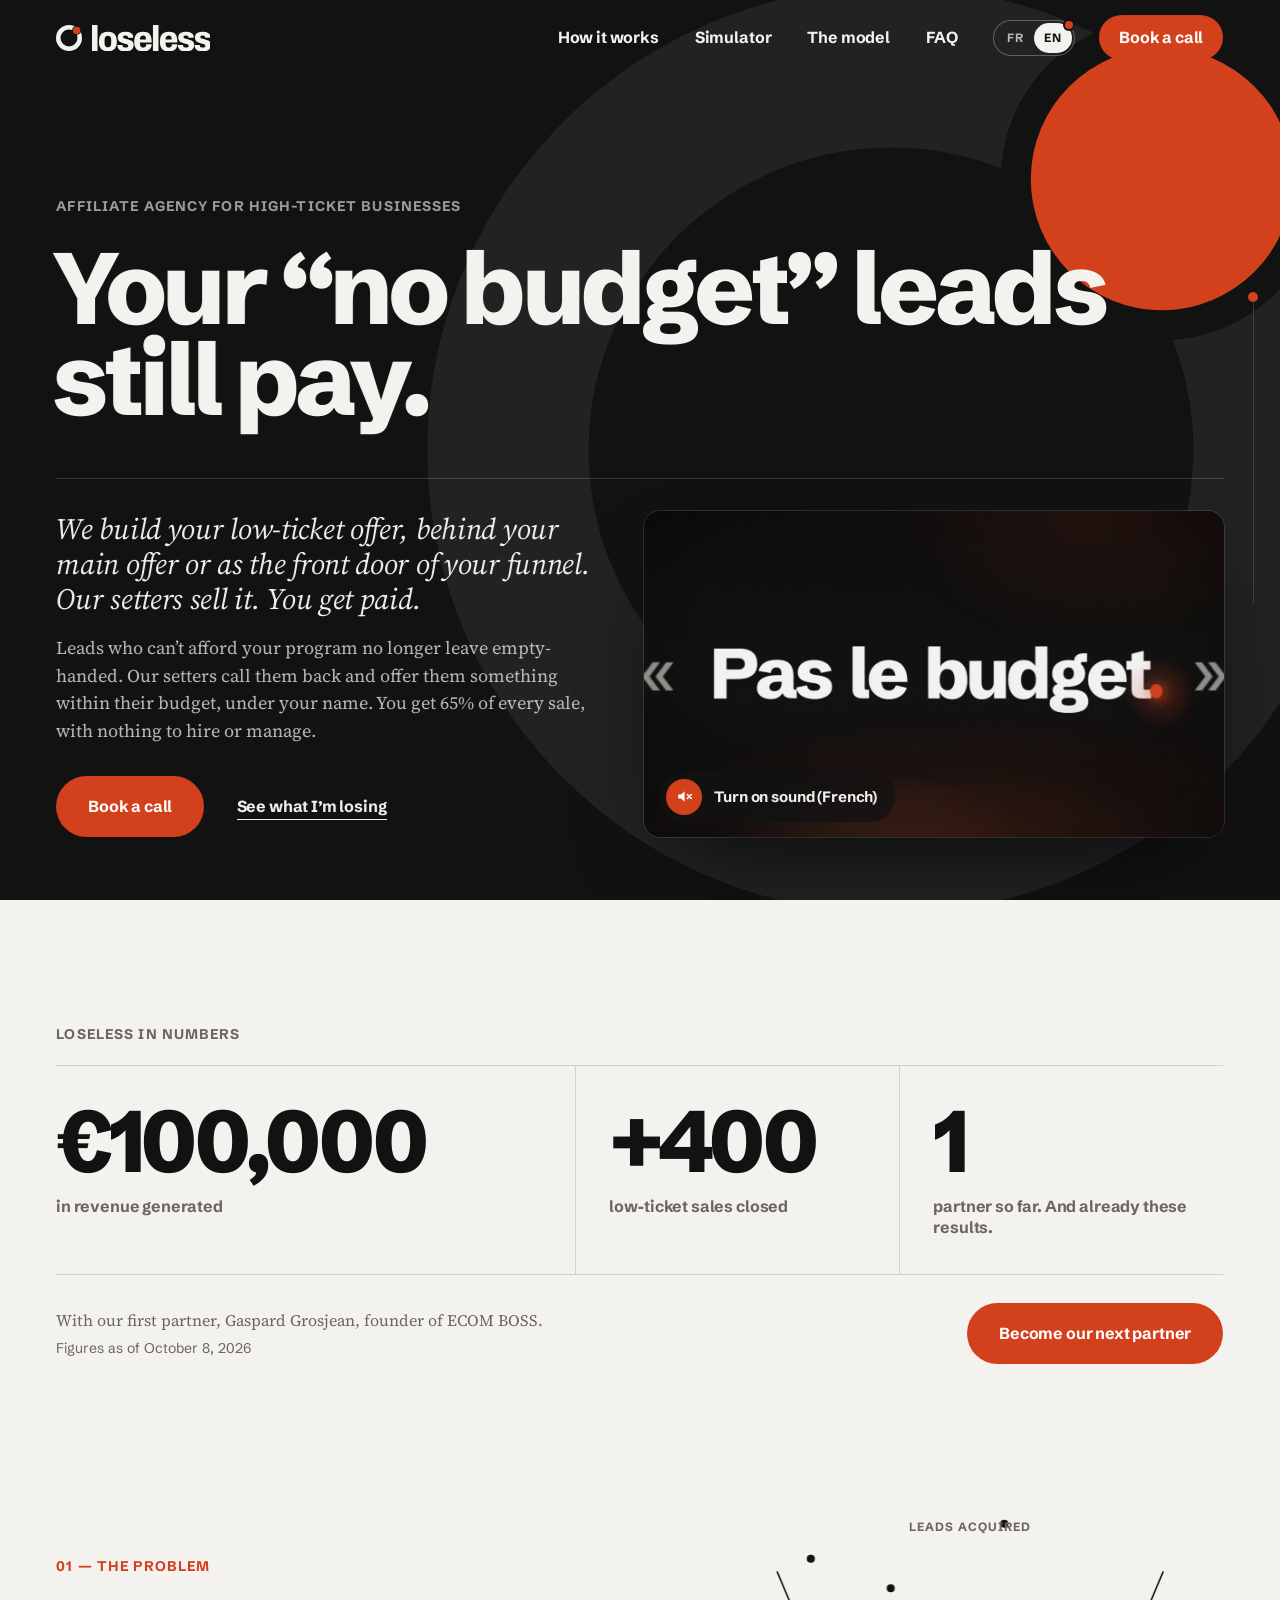
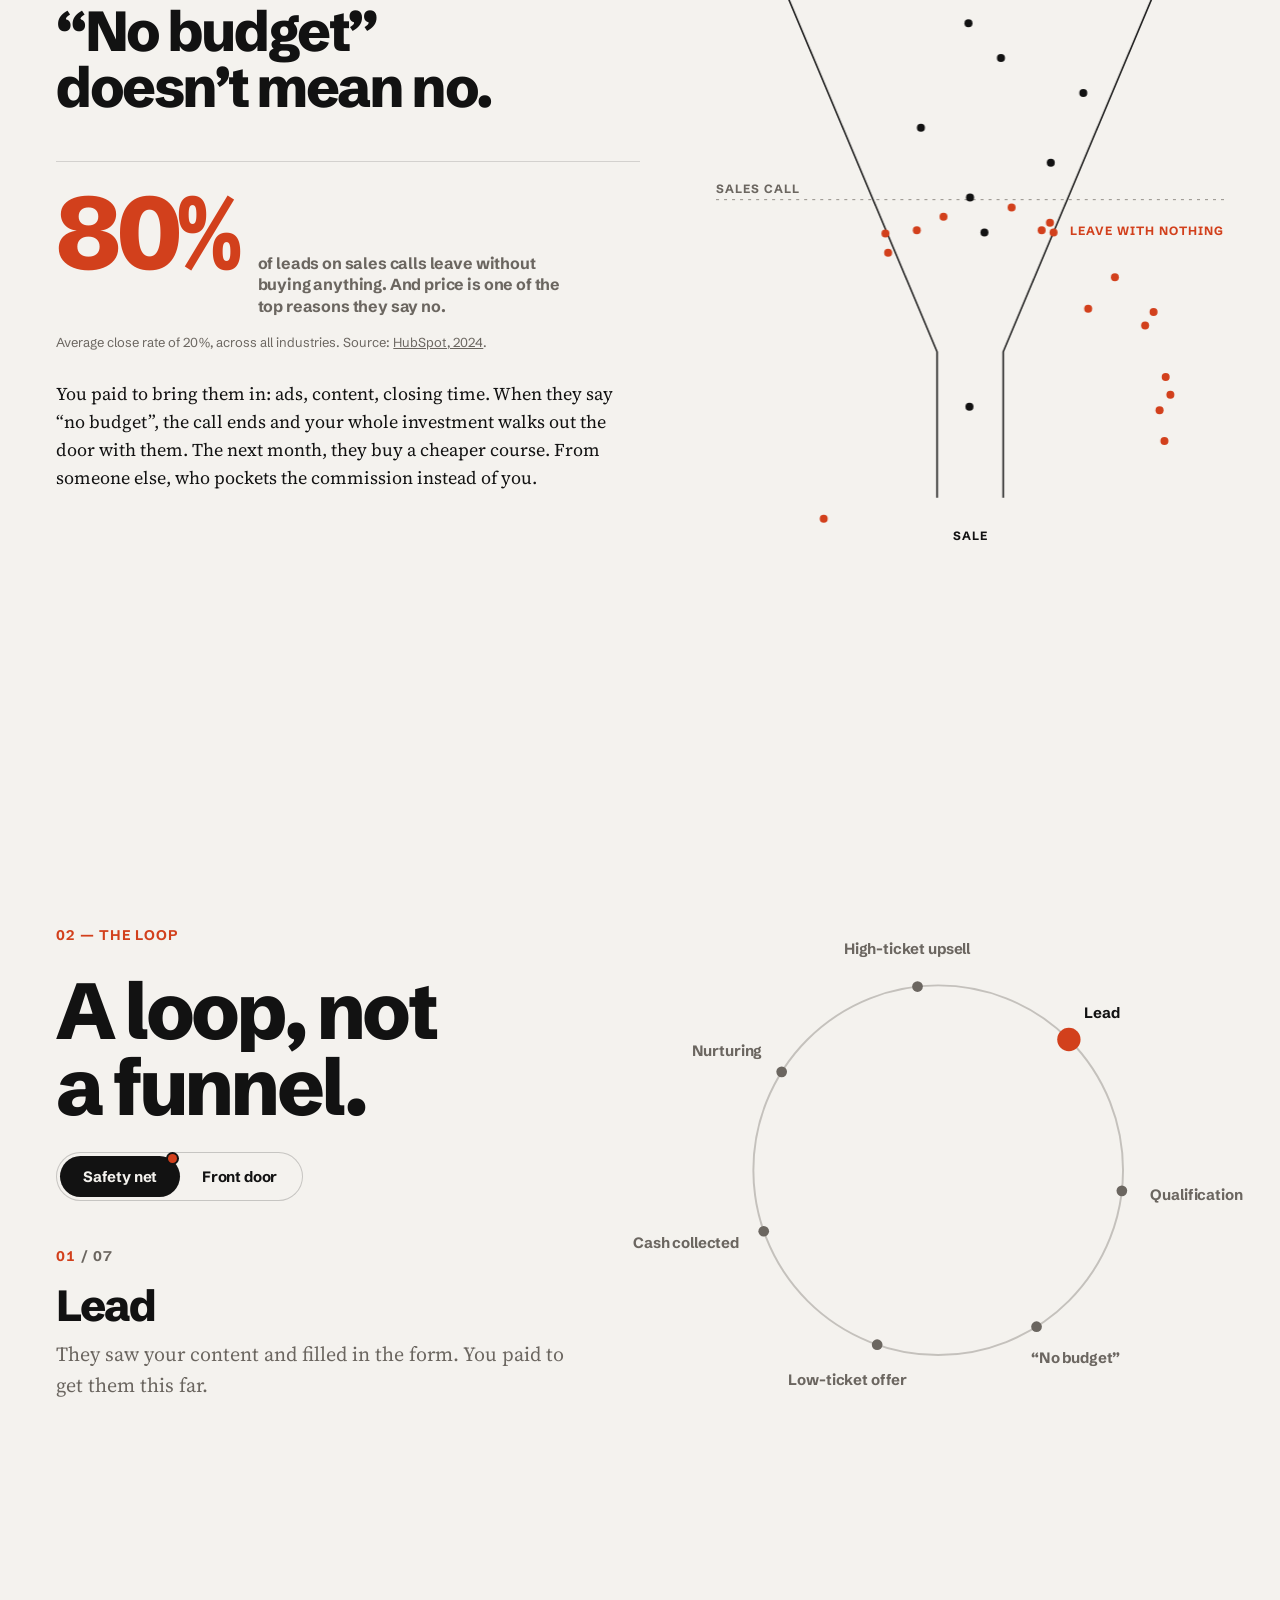
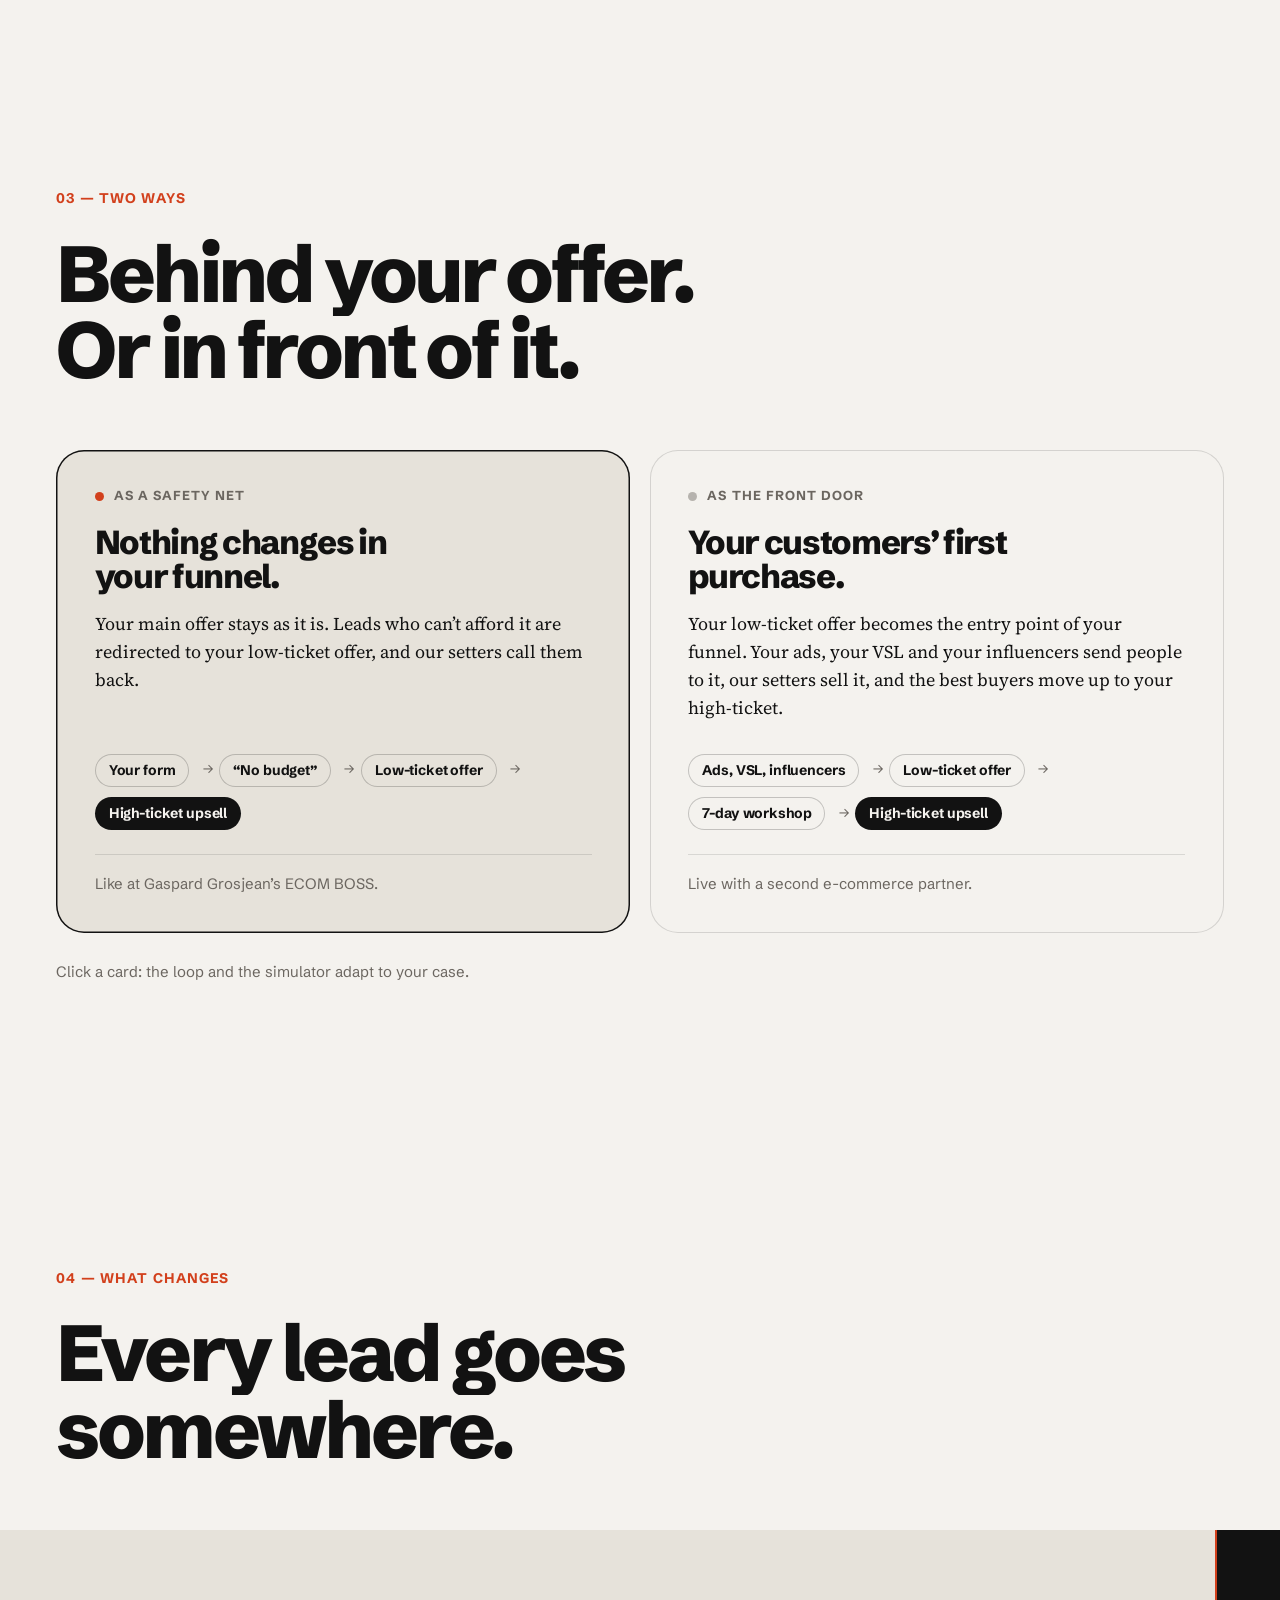
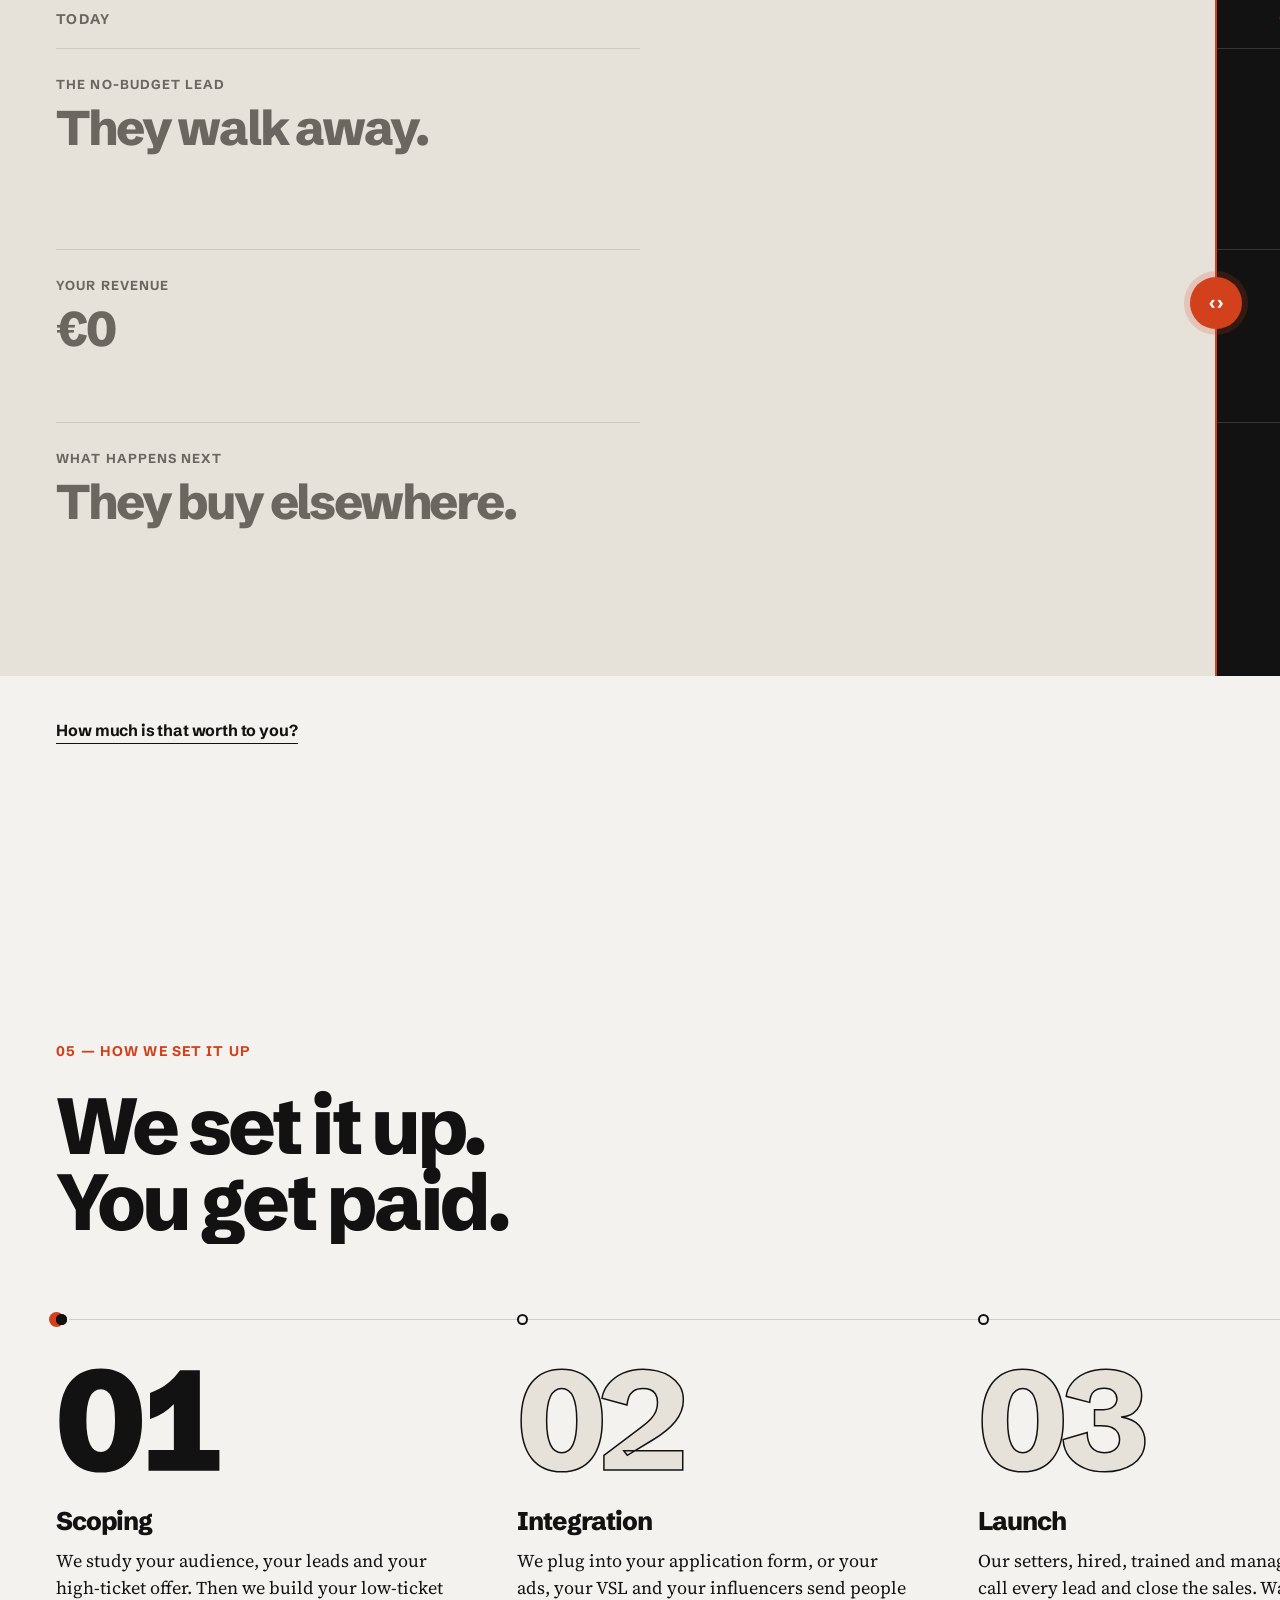
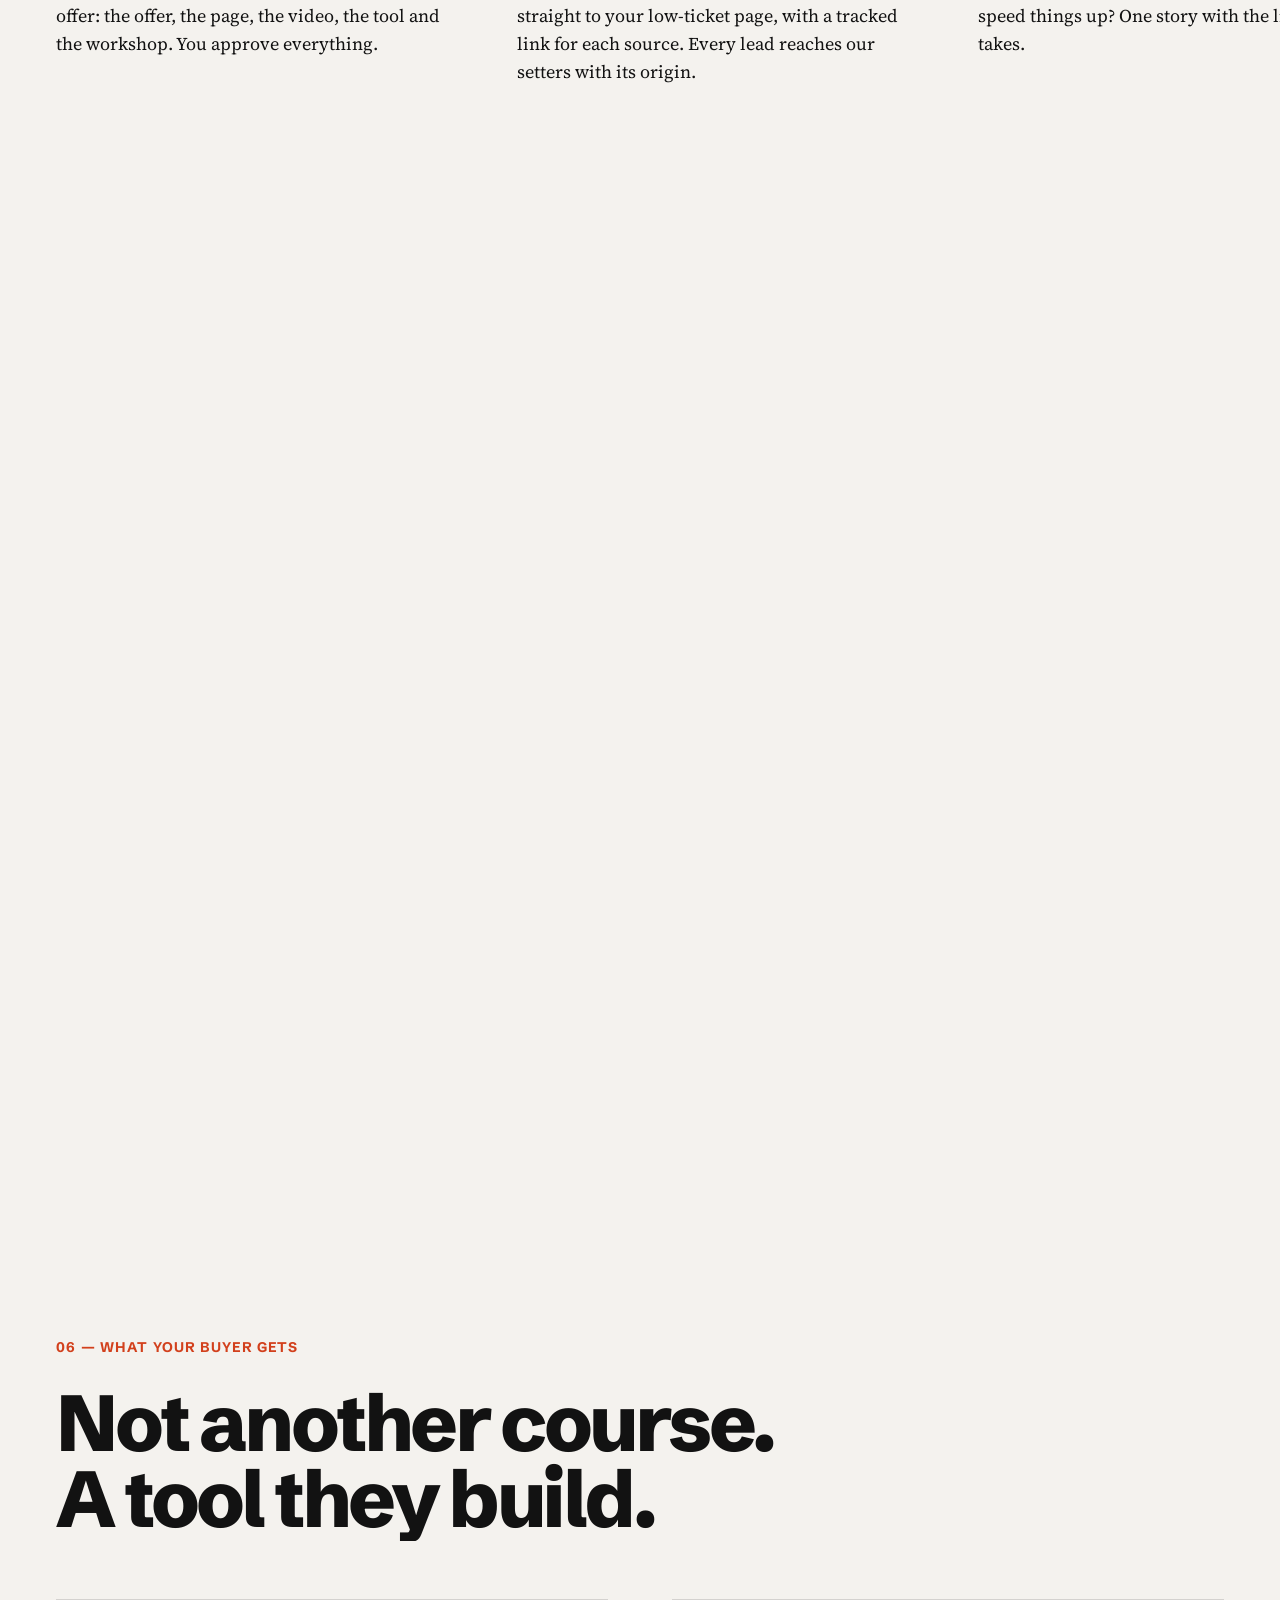
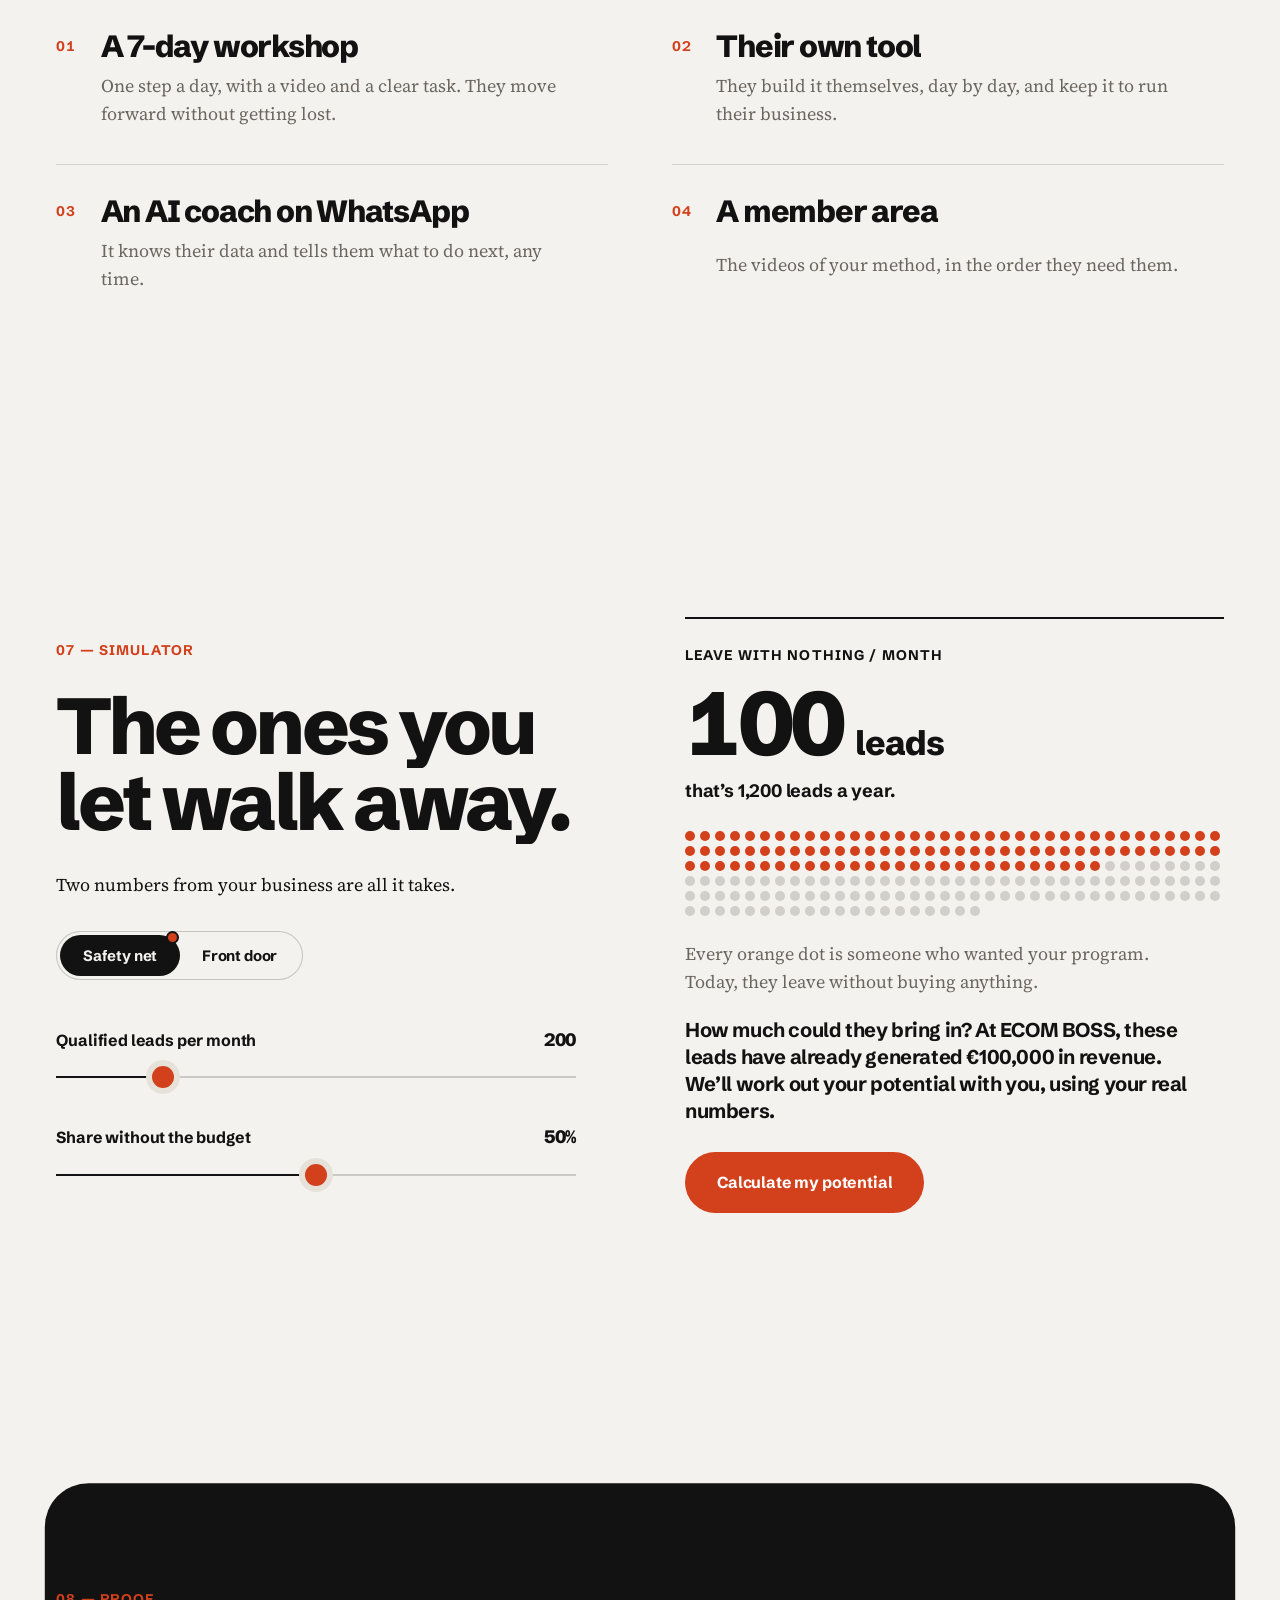
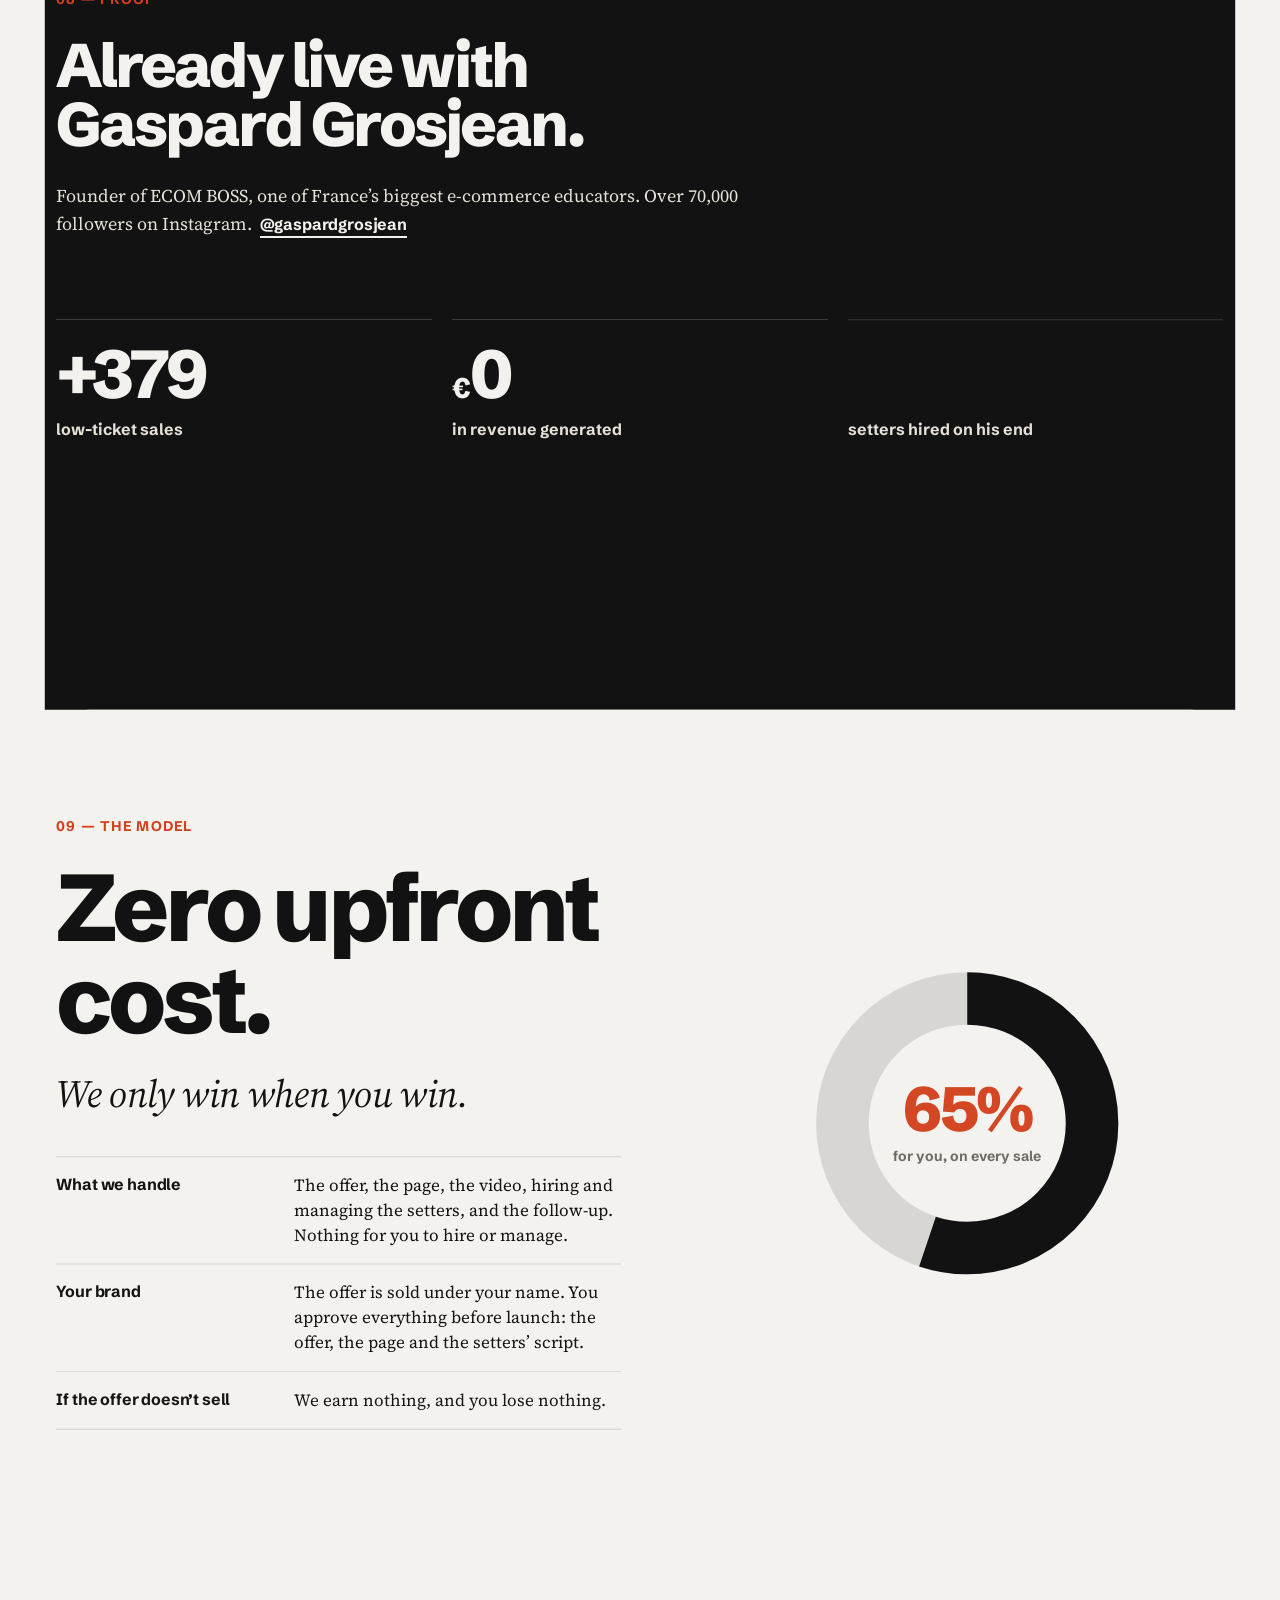
==== commit 854f7bd9: "Fluidité : anneaux sans masque SVG, cartes à leur place, plus de saut en fin de hero - Cartes « Deux" ====
--- a/en/index.html
+++ b/en/index.html
@@ -14,7 +14,7 @@
 <link rel="preconnect" href="https://fonts.googleapis.com">
 <link rel="preconnect" href="https://fonts.gstatic.com" crossorigin>
 <link rel="stylesheet" href="https://fonts.googleapis.com/css2?family=Schibsted+Grotesk:wght@400..900&family=Source+Serif+4:ital,opsz,wght@0,8..60,400..600;1,8..60,400&display=swap">
-<link rel="stylesheet" href="../styles.css?v=202610181540">
+<link rel="stylesheet" href="../styles.css?v=202610211600">
 <script>try{if(!matchMedia('(prefers-reduced-motion: reduce)').matches)document.documentElement.classList.add('motion')}catch(e){}</script>
 </head>
 <body>
@@ -210,13 +210,8 @@
       <div class="loop__visual" aria-hidden="true">
         <div class="loop__stage">
           <svg class="loop__ring" viewBox="0 0 100 100">
-            <defs>
-              <mask id="gap-loop" maskUnits="userSpaceOnUse" x="-10" y="-10" width="120" height="120">
-                <rect x="-10" y="-10" width="120" height="120" fill="#fff"/>
-                <circle class="loop__gap" cx="76.87" cy="23.13" r="16" fill="#000"/>
-              </mask>
-            </defs>
-            <g mask="url(#gap-loop)">
+            <!-- encoche autour du point : disque couleur du fond (pas de masque SVG, trop coûteux à redessiner à chaque image) -->
+            <g>
               <circle class="loop__track" cx="50" cy="50" r="38" fill="none" stroke="currentColor" stroke-width=".4" opacity="0"/>
               <g class="loop__ticks">
                 <circle cx="76.87" cy="23.13" r="1.1"/>
@@ -229,6 +224,7 @@
               </g>
               <circle class="loop__arc" cx="50" cy="50" r="38" fill="none" stroke="currentColor" stroke-width="16" pathLength="100" stroke-dasharray="100 100" stroke-dashoffset="0" transform="rotate(-45 50 50)"/>
             </g>
+            <circle class="loop__gap" cx="76.87" cy="23.13" r="16"/>
             <circle class="loop__dot" cx="76.87" cy="23.13" r="13" fill="#D2401C"/>
           </svg>
           <ul class="loop__labels">
@@ -634,15 +630,9 @@
     <div class="wrap cta__inner">
       <div class="cta__ring" aria-hidden="true">
         <svg viewBox="0 0 100 100">
-          <defs>
-            <mask id="gap-cta" maskUnits="userSpaceOnUse" x="-10" y="-10" width="120" height="120">
-              <rect x="-10" y="-10" width="120" height="120" fill="#fff"/>
-              <circle class="cta__gap" cx="76.87" cy="23.13" r="16" fill="#000"/>
-            </mask>
-          </defs>
-          <g mask="url(#gap-cta)">
-            <circle class="cta__stroke" cx="50" cy="50" r="38" fill="none" stroke="currentColor" stroke-width="16" pathLength="100" stroke-dasharray="100 100" stroke-dashoffset="0" transform="rotate(-45 50 50)"/>
-          </g>
+          <!-- encoche autour du point : disque couleur du fond (pas de masque SVG) -->
+          <circle class="cta__stroke" cx="50" cy="50" r="38" fill="none" stroke="currentColor" stroke-width="16" pathLength="100" stroke-dasharray="100 100" stroke-dashoffset="0" transform="rotate(-45 50 50)"/>
+          <circle class="cta__gap" cx="76.87" cy="23.13" r="16"/>
           <circle class="cta__dot" cx="76.87" cy="23.13" r="13" fill="#D2401C"/>
         </svg>
       </div>
@@ -685,6 +675,6 @@
 <script src="../vendor/SplitText.min.js" defer></script>
 <script src="../vendor/CustomEase.min.js" defer></script>
 <script src="../vendor/lenis.min.js" defer></script>
-<script src="../main.js?v=202610181540" defer></script>
+<script src="../main.js?v=202610211600" defer></script>
 </body>
 </html>
--- a/styles.css
+++ b/styles.css
@@ -394,6 +394,7 @@
 /* calques créés dès le chargement (pas au premier scroll) */
 html.motion .hero__clip, html.motion .hero__stage { will-change: transform; }
 .hero.is-exiting { background: transparent; min-height: var(--hero-h); }
+.hero.is-gone { visibility: hidden; }
 /* le disque ne dessine rien (pas de fond) : simple contour de découpe, quasi gratuit */
 .hero.is-exiting .hero__clip {
   position: absolute; left: 0; top: 0;
@@ -708,6 +709,7 @@
   color: var(--encre);
 }
 .loop__ring { width: 100%; height: 100%; overflow: visible; }
+.loop__gap { fill: var(--papier); }
 .loop__track { color: rgba(107, 102, 96, .35); }
 .loop__ticks circle { fill: var(--pierre); transition: fill .4s var(--ease); }
 .loop__ticks circle.is-done { fill: var(--encre); }
@@ -857,14 +859,15 @@
   padding: clamp(28px, 3vw, 44px);
   border-radius: 28px;
   box-shadow: inset 0 0 0 1px rgba(18, 18, 18, .14);
-  transition: background-color .6s var(--ease), box-shadow .6s var(--ease), transform .6s var(--ease);
+  /* survol sur « translate » (pas « transform », animé par GSAP à l'apparition des cartes) */
+  transition: background-color .6s var(--ease), box-shadow .6s var(--ease), translate .6s var(--ease);
 }
 html:not([data-mode="entree"]) .way[data-way="rattrapage"],
 html[data-mode="entree"] .way[data-way="entree"] {
   background: var(--craie);
   box-shadow: inset 0 0 0 1.5px var(--encre);
 }
-.way:hover { transform: translateY(-3px); }
+@media (hover: hover) { .way:hover { translate: 0 -3px; } }
 .way__label {
   display: flex; align-items: center; gap: 10px;
   font: 700 13px/1.2 var(--sans);
@@ -1504,7 +1507,8 @@
   pointer-events: none;
 }
 .cta__inner > *:not(.cta__ring) { position: relative; }
-.cta__ring svg { width: 100%; height: 100%; overflow: visible; }
+.cta__ring svg { width: 100%; height: 100%; overflow: visible; will-change: transform; }
+.cta__gap { fill: var(--encre); }
 .cta__inner {
   position: relative;
   min-height: calc(92vh - var(--overlap));
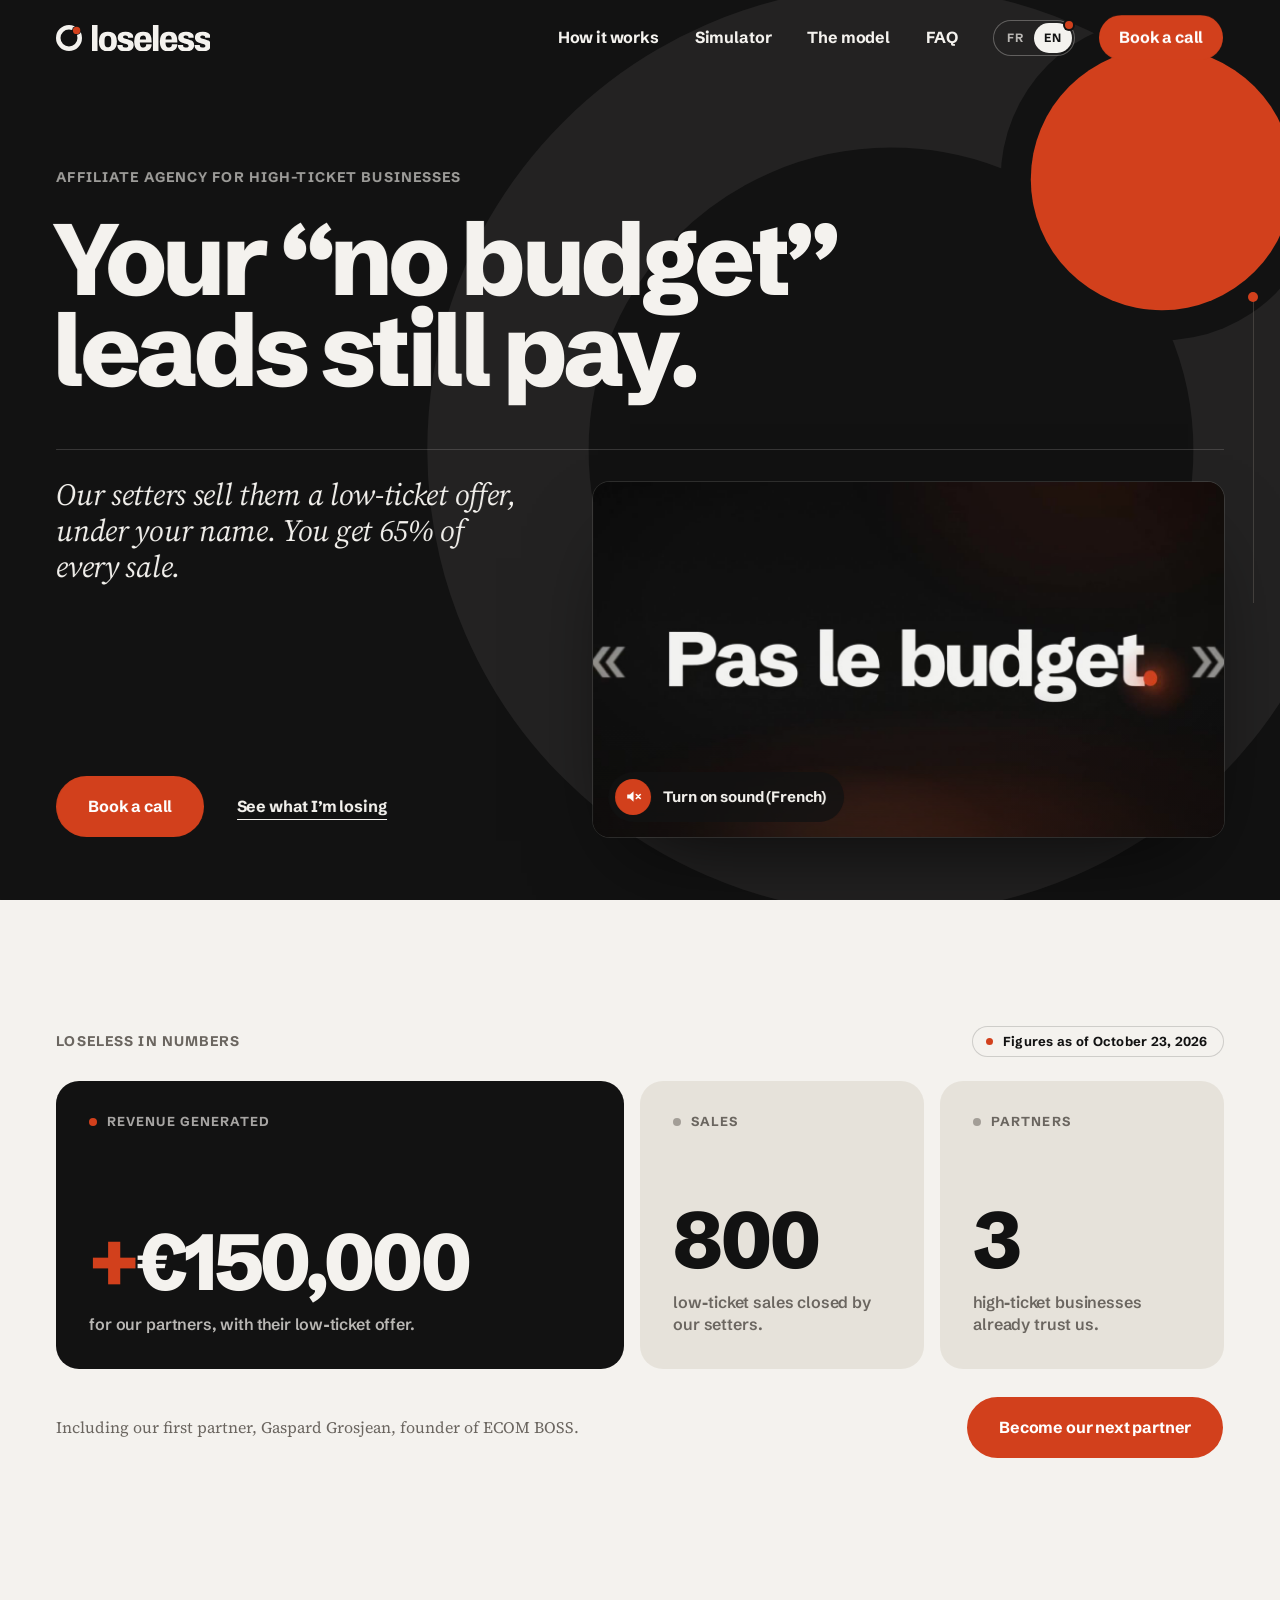
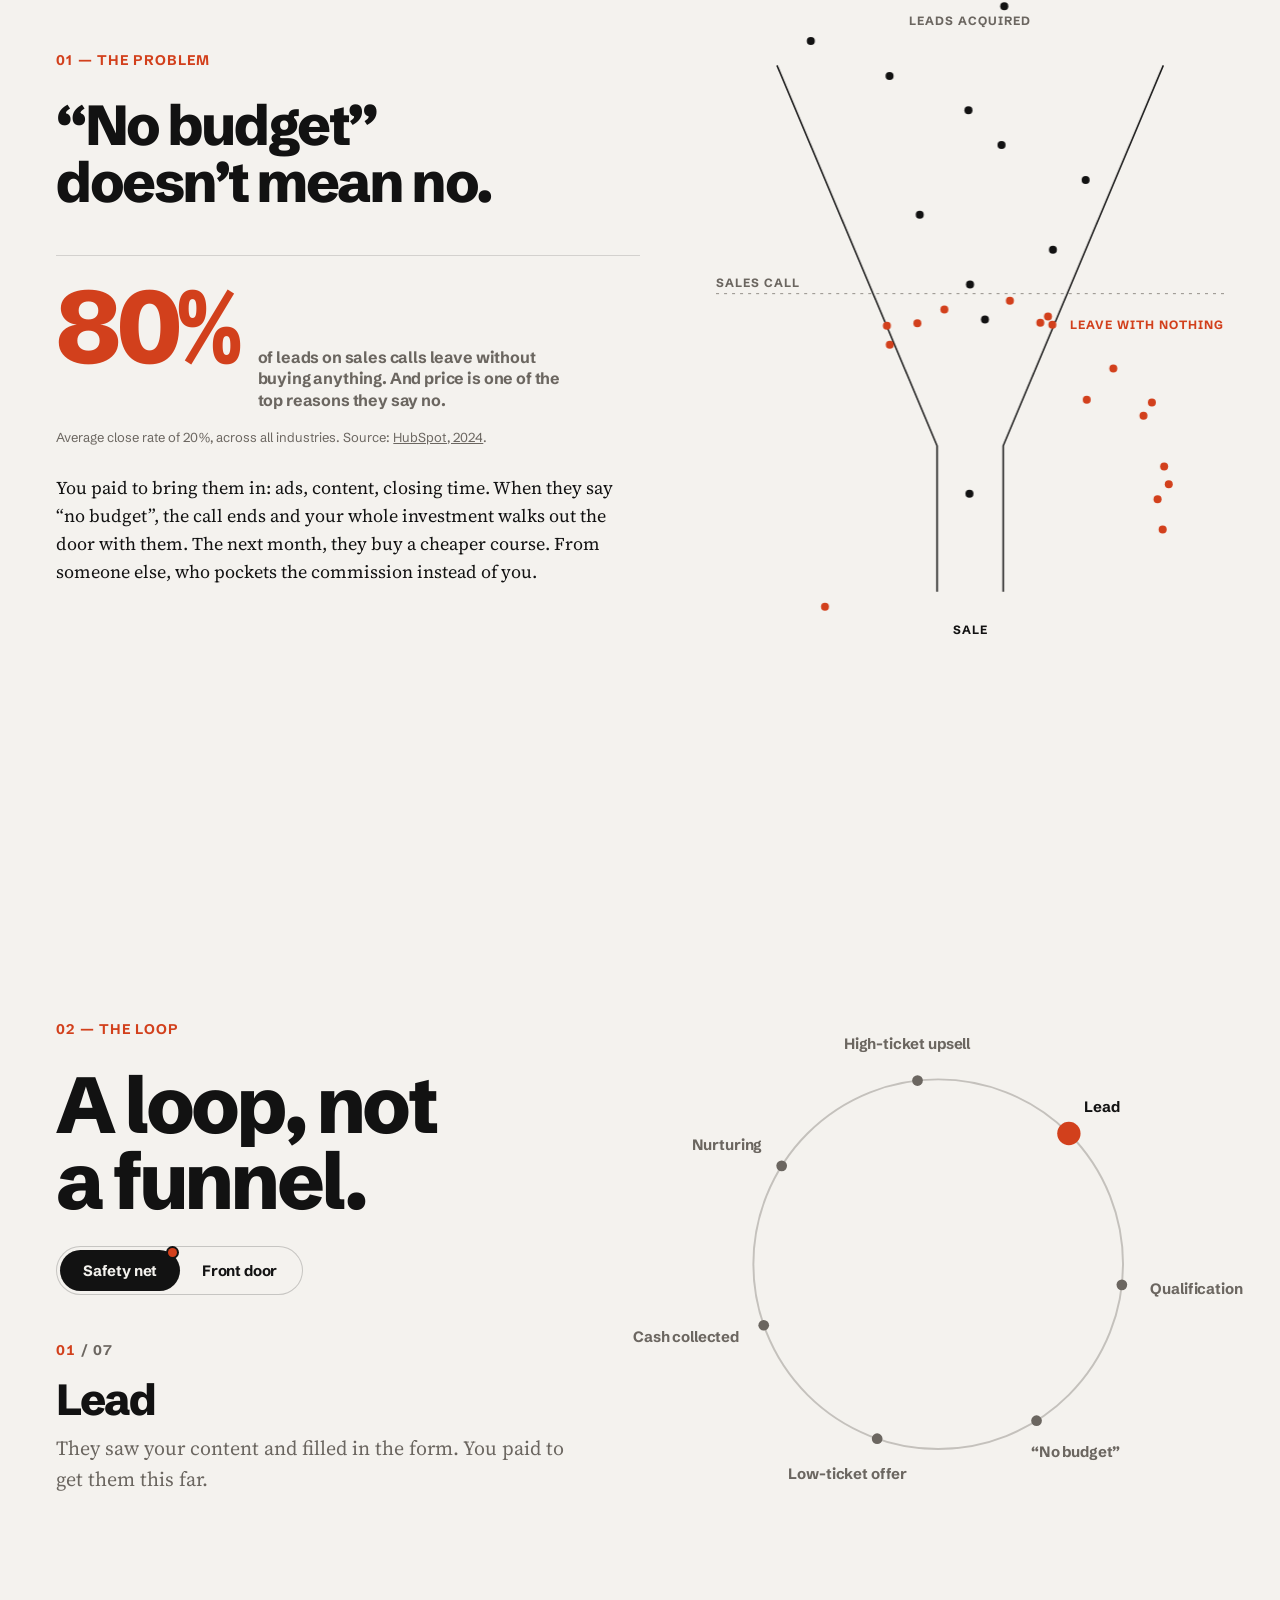
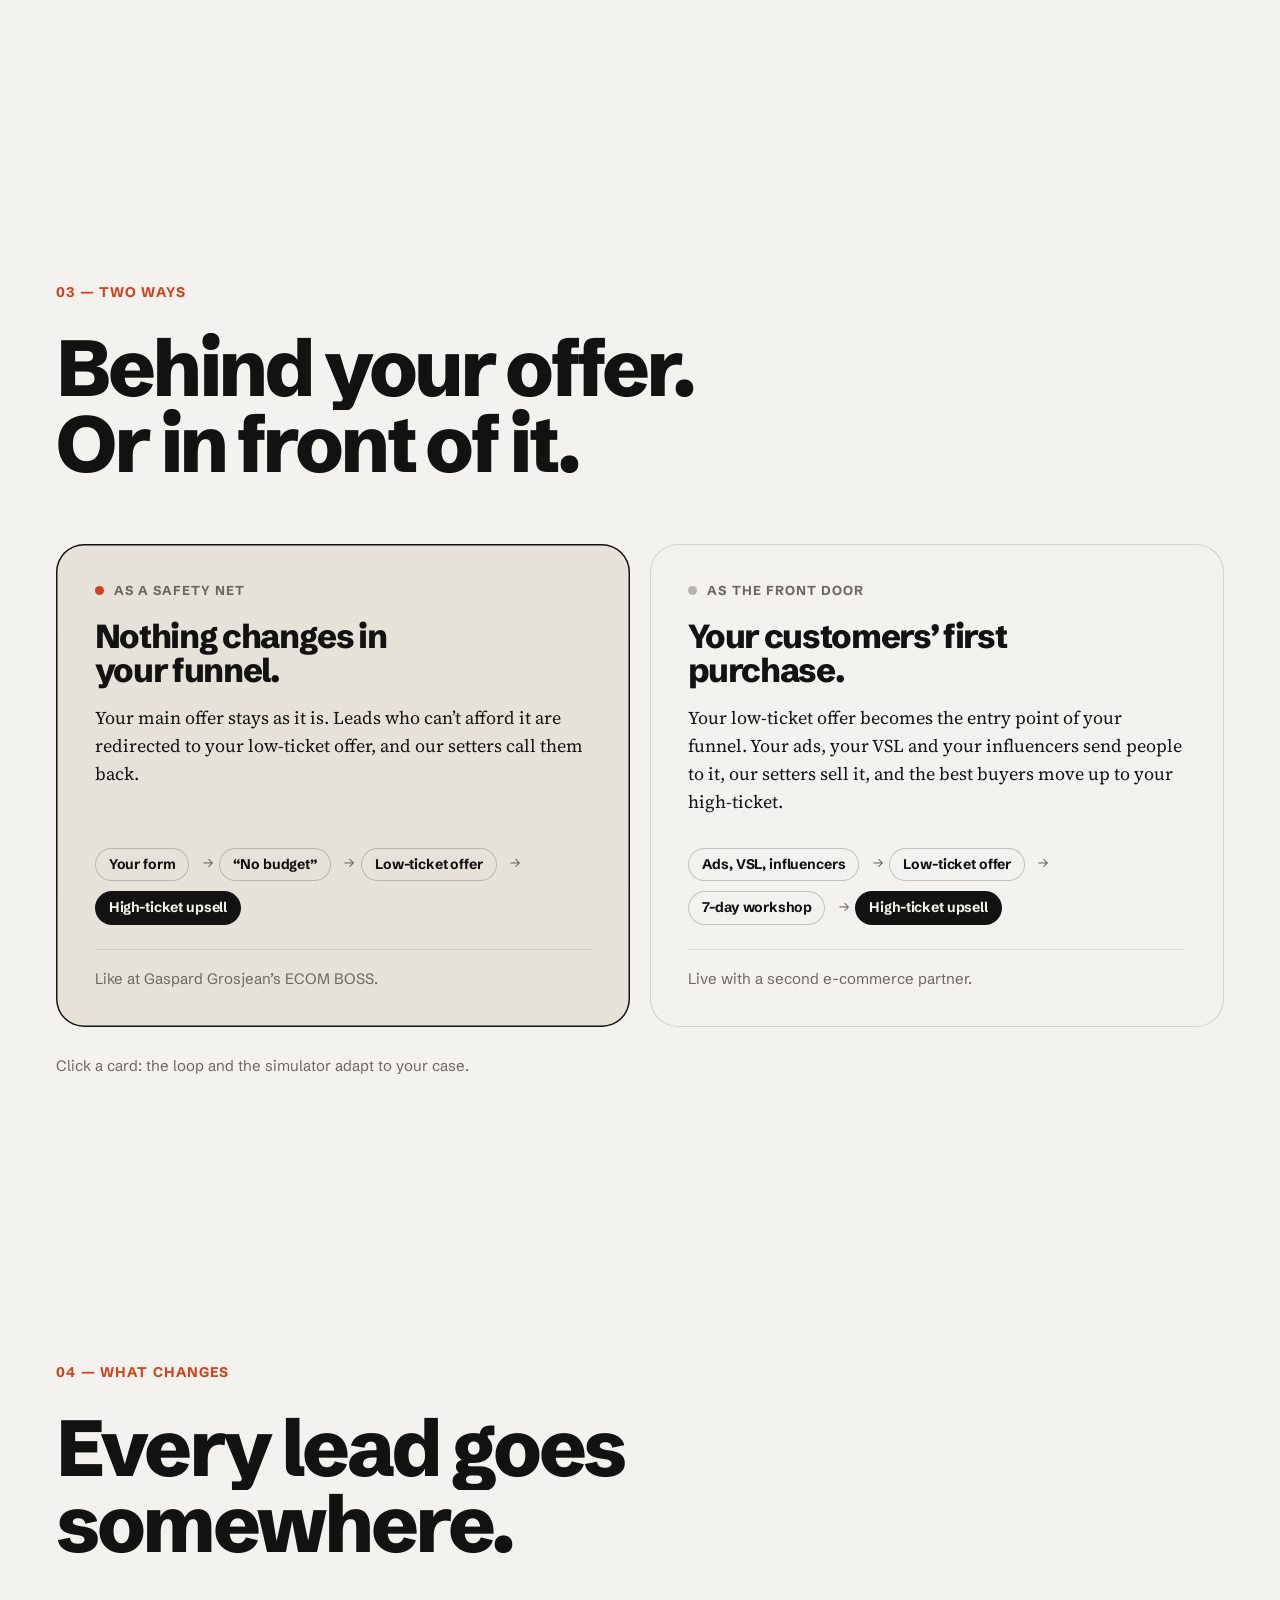
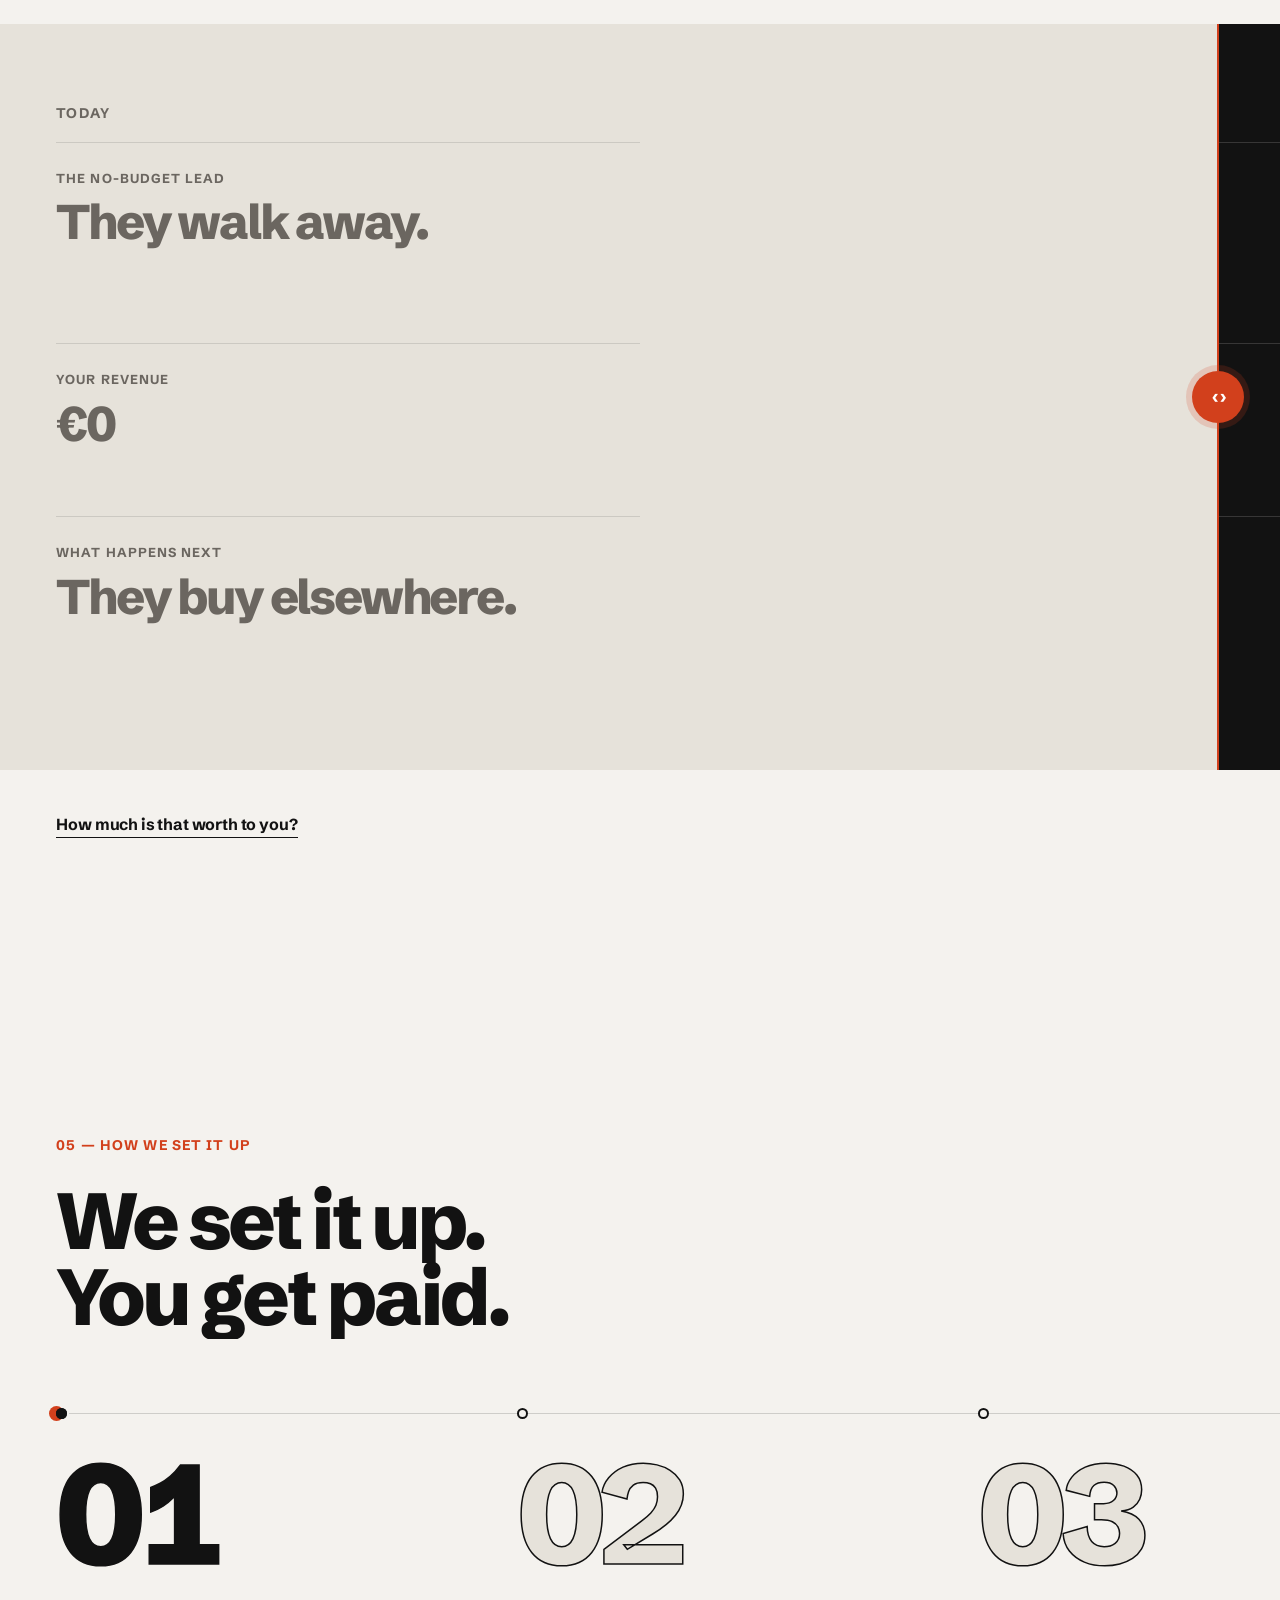
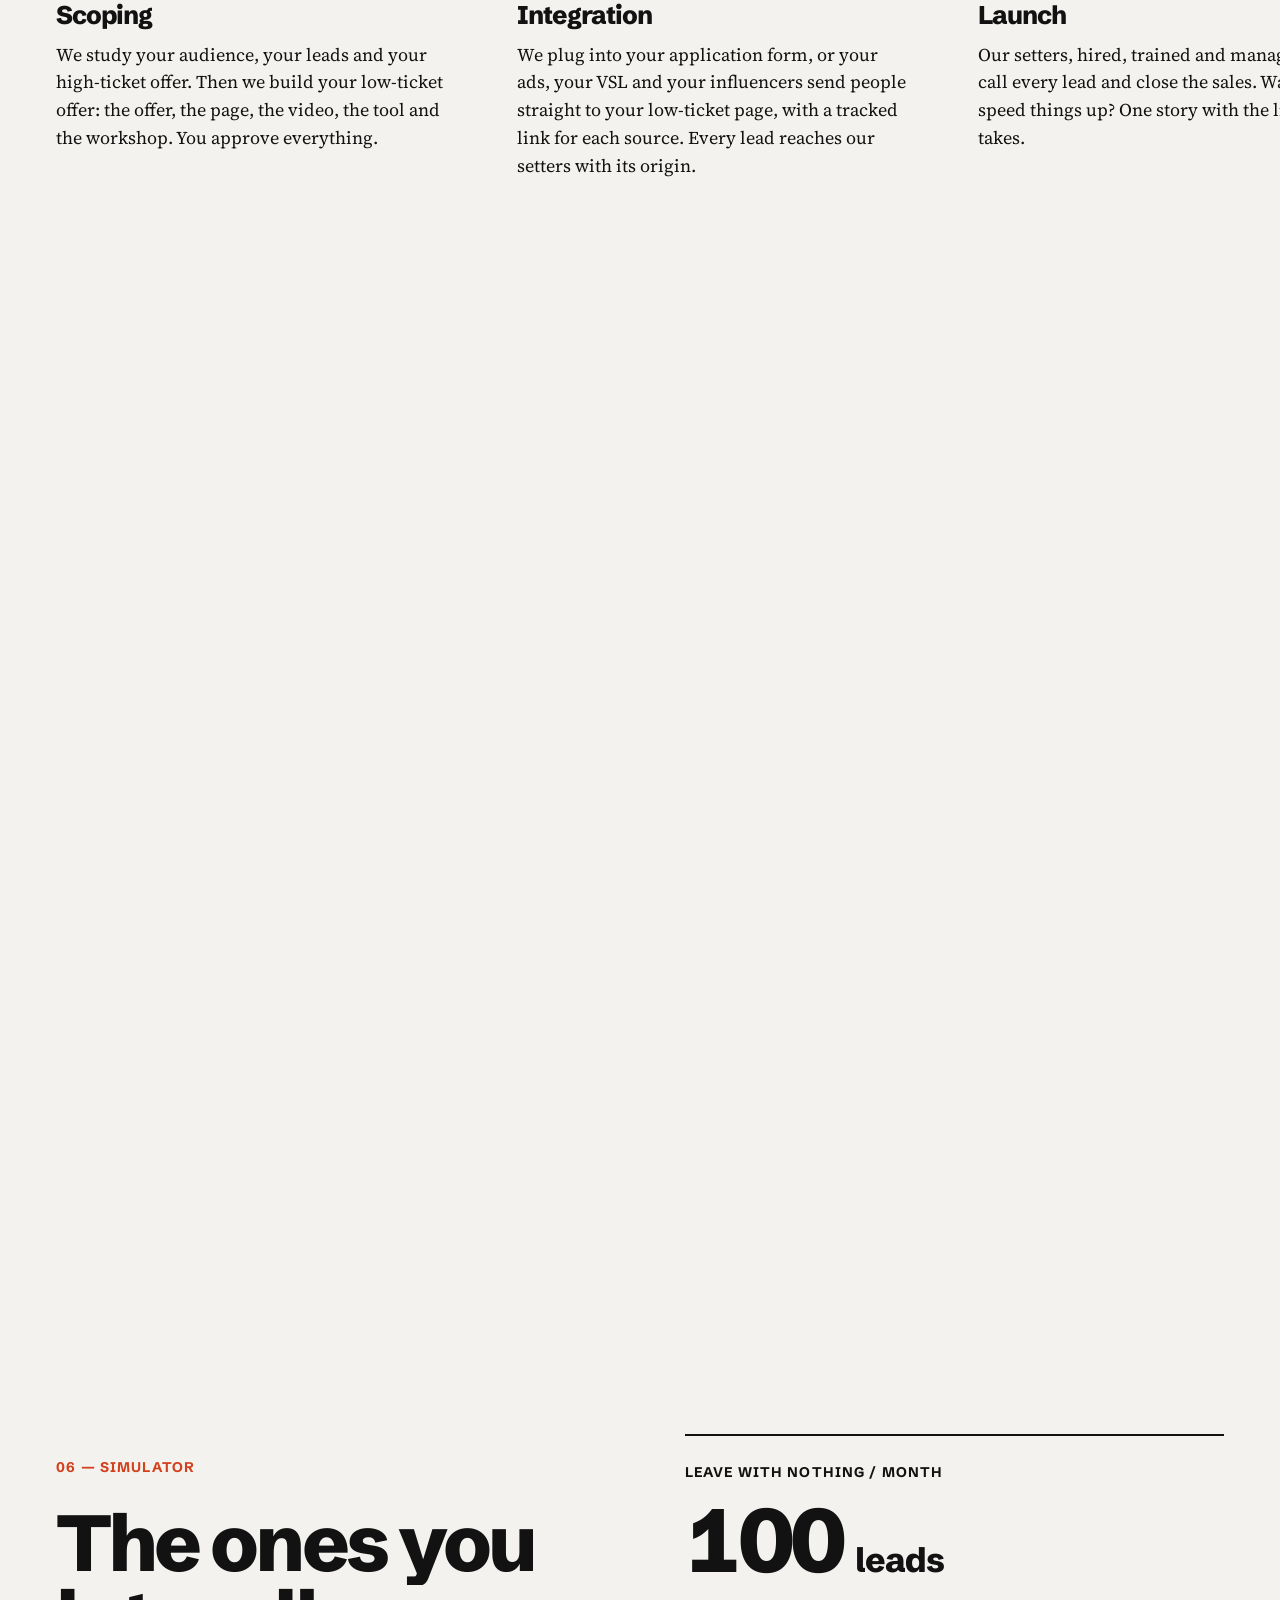
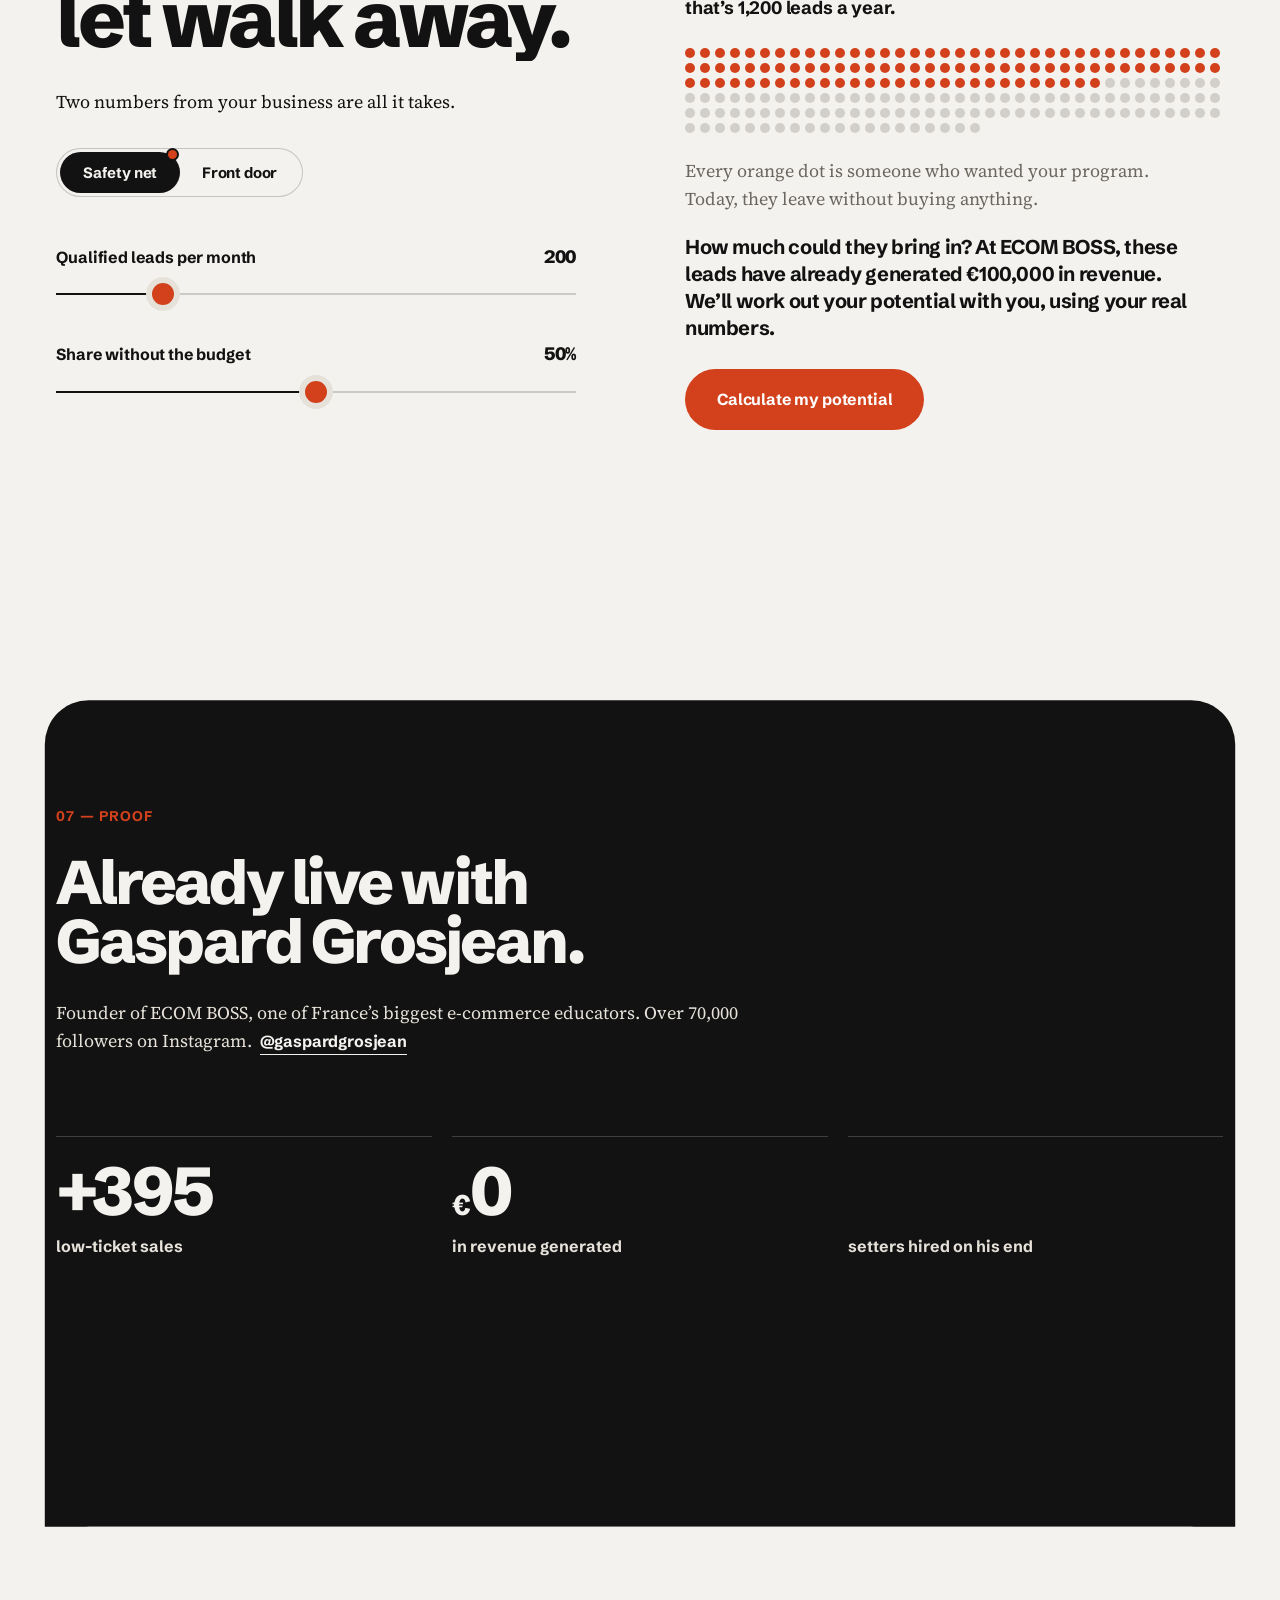
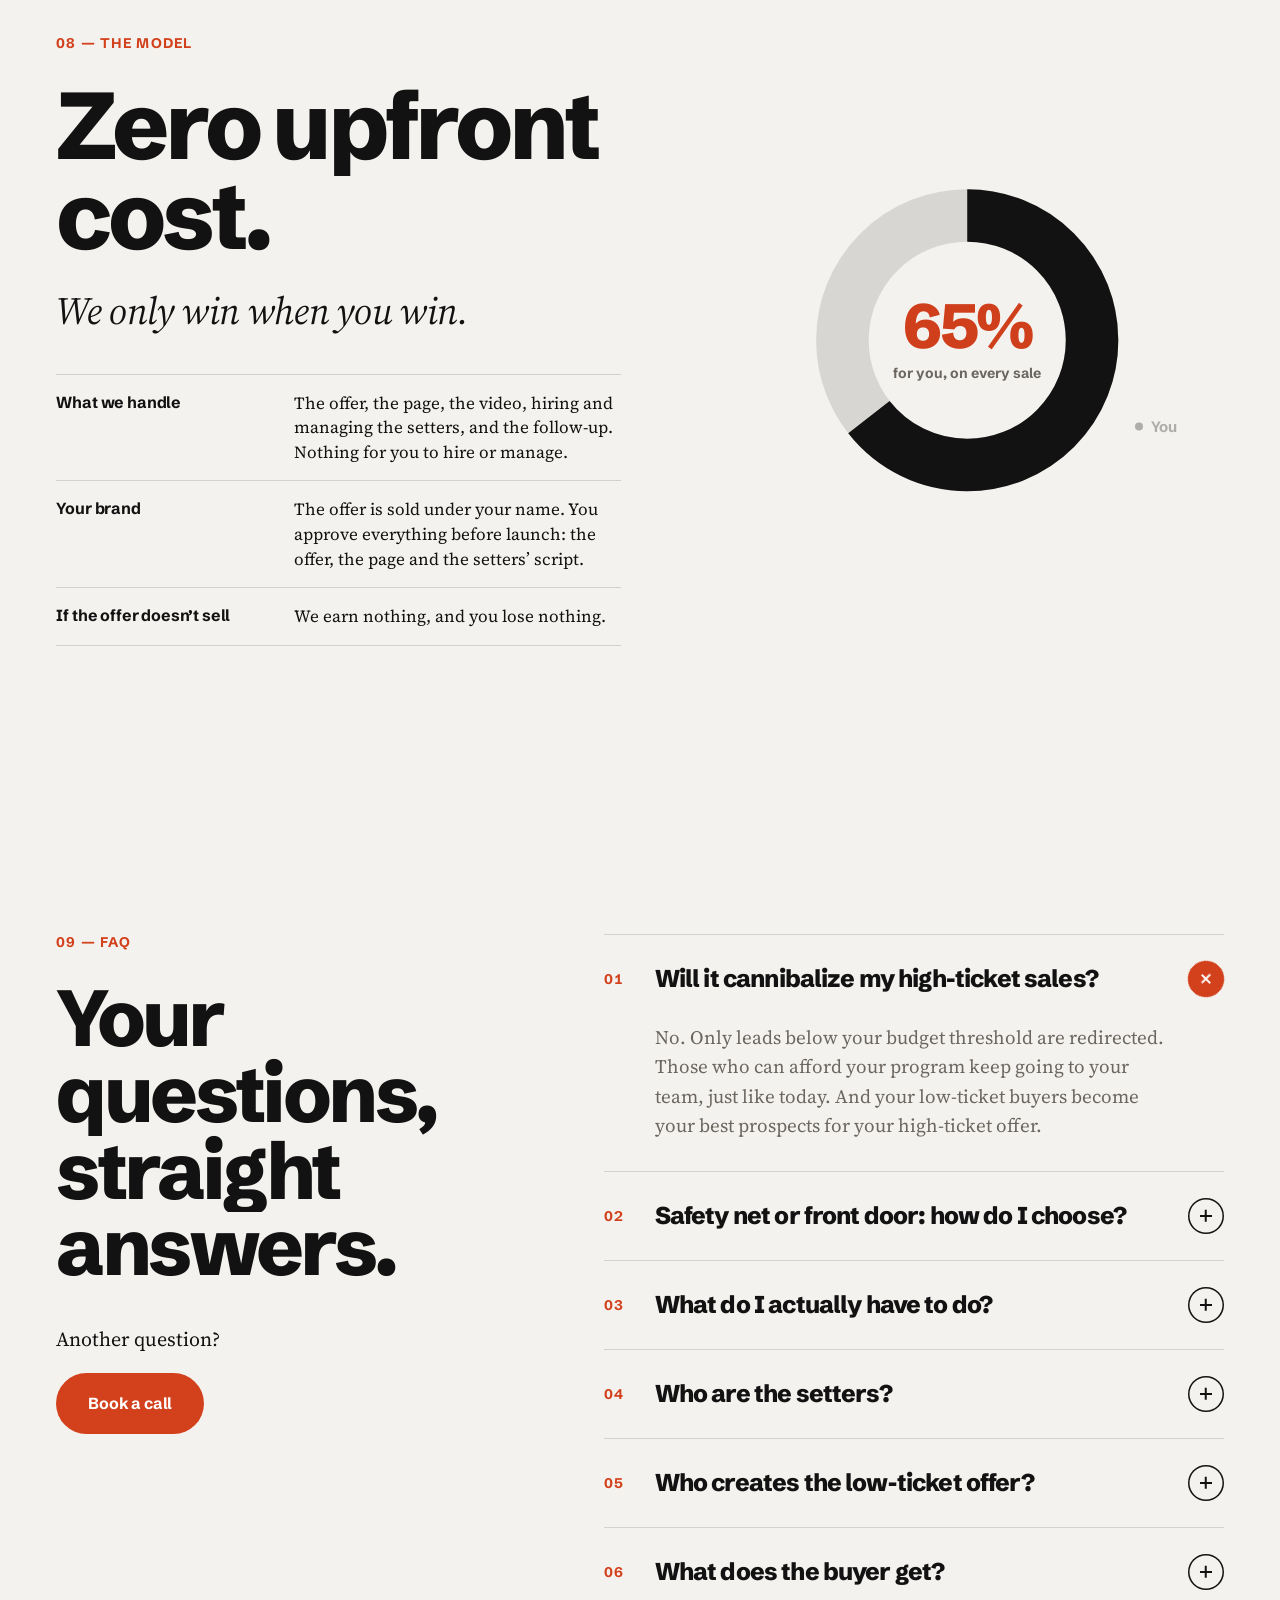
==== commit 864a05d8: "Hero allégé, section acheteur retirée, bande chiffres refaite (+150 000 €, 800 ventes, 3 partenaires" ====
--- a/en/index.html
+++ b/en/index.html
@@ -14,7 +14,7 @@
 <link rel="preconnect" href="https://fonts.googleapis.com">
 <link rel="preconnect" href="https://fonts.gstatic.com" crossorigin>
 <link rel="stylesheet" href="https://fonts.googleapis.com/css2?family=Schibsted+Grotesk:wght@400..900&family=Source+Serif+4:ital,opsz,wght@0,8..60,400..600;1,8..60,400&display=swap">
-<link rel="stylesheet" href="../styles.css?v=202610211600">
+<link rel="stylesheet" href="../styles.css?v=202610231530">
 <script>try{if(!matchMedia('(prefers-reduced-motion: reduce)').matches)document.documentElement.classList.add('motion')}catch(e){}</script>
 </head>
 <body>
@@ -101,11 +101,10 @@
 
     <div class="wrap hero__inner">
       <p class="hero__tag">Affiliate agency for high-ticket businesses</p>
-      <h1 class="hero__title">Your <span class="nobr">“no budget”</span> leads<br class="br-desk"> still pay.</h1>
+      <h1 class="hero__title">Your <span class="nobr">“no budget”</span><br class="br-desk"> leads still pay.</h1>
       <div class="hero__bottom">
         <div class="hero__copy">
-          <p class="hero__promise promise">We build your low-ticket offer, behind your main offer or as the front door of your funnel. Our setters sell it. You get paid.</p>
-          <p class="hero__text">Leads who can’t afford your program no longer leave empty-handed. Our setters call them back and offer them something within their budget, under your name. You get 65% of every sale, with nothing to hire or manage.</p>
+          <p class="hero__promise promise">Our setters sell them a <span class="nobr">low-ticket</span> offer, under your name. You get 65% of every sale.</p>
           <div class="hero__ctas">
             <a class="btn btn--primary" href="reserver.html" data-book data-magnetic><span class="btn__label" data-text="Book a call">Book a call</span></a>
             <a class="link link--strong" href="#simulateur">See what I’m losing</a>
@@ -130,27 +129,28 @@
     <div class="wrap">
       <div class="figures__top" data-fade>
         <h2 class="figures__title" id="t-figures">Loseless in numbers</h2>
+        <p class="figures__date"><span class="figures__dot" aria-hidden="true"></span>Figures as of October 23, 2026</p>
       </div>
       <ul class="figures__list" data-stagger>
-        <li class="figure">
-          <span class="figure__num"><span data-count="100000" data-prefix="€">€100,000</span></span>
-          <span class="figure__label">in revenue generated</span>
+        <li class="figure figure--lead">
+          <span class="figure__kicker">Revenue generated</span>
+          <span class="figure__num"><span class="figure__plus">+</span><span data-count="150000" data-prefix="€">€150,000</span></span>
+          <span class="figure__label">for our partners, with their low&#8209;ticket offer.</span>
           <span class="figure__note" data-ca-note hidden></span>
         </li>
         <li class="figure">
-          <span class="figure__num"><span data-count="400" data-prefix="+">+400</span></span>
-          <span class="figure__label">low&#8209;ticket sales closed</span>
+          <span class="figure__kicker">Sales</span>
+          <span class="figure__num"><span data-count="800">800</span></span>
+          <span class="figure__label">low&#8209;ticket sales closed by our setters.</span>
         </li>
         <li class="figure">
-          <span class="figure__num"><span data-count="1">1</span></span>
-          <span class="figure__label">partner so far. And already these results.</span>
+          <span class="figure__kicker">Partners</span>
+          <span class="figure__num"><span data-count="3">3</span></span>
+          <span class="figure__label">high&#8209;ticket businesses already trust us.</span>
         </li>
       </ul>
       <div class="figures__foot" data-fade>
-        <div class="figures__context">
-          <p>With our first partner, Gaspard Grosjean, founder of ECOM&nbsp;BOSS.</p>
-          <p class="figures__date">Figures as of October 8, 2026</p>
-        </div>
+        <p class="figures__context">Including our first partner, Gaspard Grosjean, founder of ECOM&nbsp;BOSS.</p>
         <a class="btn btn--primary" href="reserver.html" data-book data-magnetic><span class="btn__label" data-text="Become our next partner">Become our next partner</span></a>
       </div>
     </div>
@@ -409,31 +409,12 @@
     </div>
   </section>
 
-  <!-- 06 — CE QUE REÇOIT VOTRE ACHETEUR -->
-  <section class="section buyer" id="acheteur" aria-labelledby="t-buyer">
-    <div class="wrap">
-      <p class="eyebrow" data-fade>06 — What your buyer gets</p>
-      <h2 id="t-buyer" class="h2 buyer__title" data-split>Not another course. A tool they build.</h2>
-      <ul class="buyer__grid" data-stagger>
-        <li class="buyer__item"><span class="buyer__num">01</span><h3>A 7-day workshop</h3><p>One step a day, with a video and a clear task. They move forward without getting lost.</p></li>
-        <li class="buyer__item"><span class="buyer__num">02</span><h3>Their own tool</h3><p>They build it themselves, day by day, and keep it to run their business.</p></li>
-        <li class="buyer__item"><span class="buyer__num">03</span><h3>An AI coach on WhatsApp</h3><p>It knows their data and tells them what to do next, any time.</p></li>
-        <li class="buyer__item"><span class="buyer__num">04</span><h3>A member area</h3><p>The videos of your method, in the order they need them.</p></li>
-      </ul>
-      <!-- Captures (une de l'outil, une du coach) : à ajouter ici dans .buyer__shots, puis retirer « hidden ».
-      <div class="buyer__shots" hidden>
-        <figure><img src="../assets/acheteur/outil.jpg" alt="The tool built by the buyer"></figure>
-        <figure><img src="../assets/acheteur/coach.jpg" alt="The AI coach on WhatsApp"></figure>
-      </div> -->
-    </div>
-  </section>
-
-  <!-- 07 — SIMULATEUR (deux modes) -->
+  <!-- 06 — SIMULATEUR (deux modes) -->
   <section class="section sim pre-rise" id="simulateur" aria-labelledby="t-sim">
     <div class="sim__bg" aria-hidden="true"></div>
     <div class="wrap sim__grid">
       <div class="sim__copy">
-        <p class="eyebrow" data-fade>07 — Simulator</p>
+        <p class="eyebrow" data-fade>06 — Simulator</p>
         <h2 id="t-sim" class="h2" data-split data-alt="How many come in?">The ones you let walk away.</h2>
         <p class="body" data-fade data-alt="Two assumptions are enough.">Two numbers from your business are all it takes.</p>
         <div class="sim__mode" data-fade><div class="mode" role="group" aria-label="How to plug in Loseless"><button class="mode__opt" type="button" data-mode-set="rattrapage" aria-pressed="true">Safety net</button><button class="mode__opt" type="button" data-mode-set="entree" aria-pressed="false">Front door</button></div></div>
@@ -471,7 +452,7 @@
   <section class="section proof rise rise--dark" aria-labelledby="t-proof">
     <div class="rise__bg" aria-hidden="true"></div>
     <div class="wrap proof__inner">
-      <p class="eyebrow" data-fade>08 — Proof</p>
+      <p class="eyebrow" data-fade>07 — Proof</p>
       <h2 id="t-proof" class="h2 h2--mid" data-split>Already live with Gaspard Grosjean.</h2>
       <p class="proof__intro" data-fade>Founder of ECOM&nbsp;BOSS, one of France’s biggest e-commerce educators. Over 70,000 followers on Instagram. <a class="link link--strong" href="https://www.instagram.com/gaspardgrosjean/" target="_blank" rel="noopener">@gaspardgrosjean<span class="sr-only"> (opens in a new tab)</span></a></p>
       <ul class="proof__stats" data-stagger>
@@ -496,7 +477,7 @@
     <div class="rise__bg" aria-hidden="true"></div>
     <div class="wrap model__grid">
       <div class="model__head">
-        <p class="eyebrow" data-fade>09 — The model</p>
+        <p class="eyebrow" data-fade>08 — The model</p>
         <h2 id="t-model" class="h2" data-split>Zero upfront cost.</h2>
         <p class="promise model__promise" data-fade>We only win when you win.</p>
       </div>
@@ -527,12 +508,12 @@
     </div>
   </section>
 
-  <!-- 10 — FAQ -->
+  <!-- 09 — FAQ -->
   <section class="section faq" id="faq" aria-labelledby="t-faq">
     <div class="wrap faq__grid">
       <div class="faq__side">
         <div class="faq__head">
-          <p class="eyebrow" data-fade>10 — FAQ</p>
+          <p class="eyebrow" data-fade>09 — FAQ</p>
           <h2 id="t-faq" class="h2" data-split>Your questions, straight answers.</h2>
         </div>
         <div class="faq__aside" data-fade>
@@ -617,7 +598,7 @@
   <section class="section forwho pre-rise" id="pour-qui" aria-labelledby="t-forwho">
     <div class="wrap forwho__grid">
       <div>
-        <p class="eyebrow" data-fade>11 — Who it’s for</p>
+        <p class="eyebrow" data-fade>10 — Who it’s for</p>
         <h2 id="t-forwho" class="h2" data-split>We don’t work with everyone.</h2>
       </div>
       <p class="body forwho__text" data-fade>Loseless is for high-ticket businesses doing over €10,000 in monthly revenue. Below that, your lead volume isn’t enough for the system to pay off for you.</p>
@@ -675,6 +656,6 @@
 <script src="../vendor/SplitText.min.js" defer></script>
 <script src="../vendor/CustomEase.min.js" defer></script>
 <script src="../vendor/lenis.min.js" defer></script>
-<script src="../main.js?v=202610211600" defer></script>
+<script src="../main.js?v=202610231530" defer></script>
 </body>
 </html>
--- a/styles.css
+++ b/styles.css
@@ -451,23 +451,24 @@
 }
 .hero__bottom {
   display: grid;
-  grid-template-columns: minmax(0, 1fr) minmax(0, 1.08fr);
-  align-items: end;
+  grid-template-columns: minmax(0, 1fr) minmax(0, 1.3fr);
+  align-items: stretch;
   gap: clamp(32px, 4vw, 64px);
   margin-top: clamp(32px, 6vh, 64px);
   padding-top: 32px;
   border-top: 1px solid rgba(244, 242, 238, .16);
 }
-.hero__promise { font-size: clamp(24px, 2.3vw, 34px); line-height: 1.2; max-width: 22em; }
+/* phrase calée sur le haut du film, boutons sur son bas */
+.hero__copy { display: flex; flex-direction: column; justify-content: space-between; gap: 28px; }
+.hero__promise { font-size: clamp(24px, 2.4vw, 36px); line-height: 1.18; max-width: 15em; margin-top: -.2em; }
 @media (max-width: 899px) { .br-desk { display: none; } }
-.hero__text { margin-top: 16px; max-width: 32em; color: var(--craie); opacity: .82; }
-.hero__ctas { display: flex; align-items: center; gap: 32px; flex-wrap: wrap; margin-top: clamp(24px, 3.4vh, 36px); }
+.hero__ctas { display: flex; align-items: center; gap: 32px; flex-wrap: wrap; }
 
 /* Film : carte 16/9, plafonnée par la hauteur d'écran (le hero tient dans la fenêtre) */
 .hero__film {
   position: relative;
   justify-self: end;
-  width: min(100%, calc((100svh - 480px) * 16 / 9));
+  width: min(100%, calc((100svh - 460px) * 16 / 9));
   min-width: min(100%, 380px);
   aspect-ratio: 16 / 9;
   border-radius: clamp(14px, 1.3vw, 22px);
@@ -547,8 +548,8 @@
 
 .figures { position: relative; z-index: 1; padding: clamp(88px, 14vh, 150px) 0 clamp(40px, 6vh, 72px); }
 .figures__top {
-  display: flex; align-items: center; justify-content: space-between; gap: 20px; flex-wrap: wrap;
-  padding-bottom: 22px;
+  display: flex; align-items: center; justify-content: space-between; gap: 12px 20px; flex-wrap: wrap;
+  padding-bottom: 24px;
 }
 .figures__title {
   font: 700 14px/1.2 var(--sans);
@@ -556,54 +557,78 @@
   letter-spacing: .08em;
   color: var(--pierre);
 }
-.figures__badge {
+.figures__date {
   display: inline-flex; align-items: center; gap: 10px;
   padding: 9px 16px 9px 14px;
   border-radius: 999px;
-  box-shadow: inset 0 0 0 1px rgba(18, 18, 18, .18);
+  box-shadow: inset 0 0 0 1px rgba(18, 18, 18, .16);
   font: 700 13px/1 var(--sans);
   letter-spacing: .02em;
   color: var(--encre);
 }
-.figures__badge-dot { width: 7px; height: 7px; border-radius: 50%; background: var(--encre); }
+.figures__dot { width: 7px; height: 7px; border-radius: 50%; background: var(--vermillon); }
+/* trois cartes : la première (chiffre d'affaires) en Encre, plus large */
 .figures__list {
+  display: grid;
+  grid-template-columns: minmax(0, 2fr) minmax(0, 1fr) minmax(0, 1fr);
+  gap: 16px;
+}
+.figure {
   container-type: inline-size;
-  display: grid;
-  /* 1re colonne plus large : « 100 000 € » */
-  grid-template-columns: minmax(0, 1.6fr) minmax(0, 1fr) minmax(0, 1fr);
-  border-top: 1px solid rgba(18, 18, 18, .14);
-  border-bottom: 1px solid rgba(18, 18, 18, .14);
-}
-.figure { padding: clamp(28px, 4vh, 44px) clamp(20px, 2.6vw, 40px); }
-.figure:first-child { padding-left: 0; }
-.figure + .figure { border-left: 1px solid rgba(18, 18, 18, .14); }
+  display: flex; flex-direction: column;
+  min-height: clamp(260px, 32vh, 340px);
+  padding: clamp(24px, 2.6vw, 40px);
+  border-radius: clamp(20px, 1.8vw, 28px);
+  background: var(--craie);
+  color: var(--encre);
+}
+.figure--lead { background: var(--encre); color: var(--papier); }
+.figure__kicker {
+  display: flex; align-items: center; gap: 10px;
+  font: 700 13px/1.2 var(--sans);
+  letter-spacing: .08em;
+  text-transform: uppercase;
+  color: var(--pierre);
+}
+.figure__kicker::before { content: ""; width: 8px; height: 8px; border-radius: 50%; background: currentColor; opacity: .55; }
+.figure--lead .figure__kicker { color: rgba(244, 242, 238, .66); }
+.figure--lead .figure__kicker::before { background: var(--vermillon); opacity: 1; }
 .figure__num {
   display: block;
-  font: 800 clamp(56px, 6.8vw, 112px)/.9 var(--sans);
-  font-size: min(clamp(56px, 6.8vw, 112px), 7.9cqi);
-  letter-spacing: -.05em;
+  margin-top: auto;
+  padding-top: 40px;
+  /* même taille pour les trois chiffres ; plafonnée par la largeur de la carte (Safari dessine les chiffres plus larges) */
+  font: 800 clamp(60px, 6.2vw, 104px)/.86 var(--sans);
+  font-size: min(clamp(60px, 6.2vw, 104px), 40cqi);
+  letter-spacing: -.055em;
   font-variant-numeric: tabular-nums;
-  color: var(--encre);
   white-space: nowrap;
 }
-.figure__note { display: block; margin-top: 6px; font: 400 13px/1.4 var(--sans); color: var(--pierre); }
-.figure__label { display: block; margin-top: 16px; font: 700 16px/1.3 var(--sans); letter-spacing: -.01em; color: var(--pierre); }
+.figure--lead .figure__num { font-size: min(clamp(60px, 6.2vw, 104px), 16.5cqi); }
+.figure__plus { color: var(--vermillon); margin-right: .02em; }
+.figure__label { display: block; margin-top: 18px; max-width: 22em; font: 600 16px/1.4 var(--sans); letter-spacing: -.01em; color: var(--pierre); }
+.figure--lead .figure__label { color: rgba(244, 242, 238, .74); }
+.figure__note { display: block; margin-top: 6px; font: 400 13px/1.4 var(--sans); color: rgba(244, 242, 238, .6); }
 .figures__foot {
   display: flex; align-items: center; justify-content: space-between; gap: 20px 32px; flex-wrap: wrap;
   padding-top: 28px;
   font-size: 16px;
   color: var(--pierre);
 }
-.figures__date { margin-top: 4px; font: 400 14px/1.6 var(--sans); }
 /* en anglais, les chiffres tabulaires élargissent la virgule des milliers (« 60 , 000 ») */
 html[lang="en"] .figure__num { font-variant-numeric: normal; }
 .figures + .problem { padding-top: clamp(64px, 10vh, 112px); }
 
-@media (max-width: 767px) {
-  .figures__list { grid-template-columns: 1fr; }
-  .figure__num { font-size: clamp(56px, 6.8vw, 112px); }
-  .figure { padding: 26px 0; }
-  .figure + .figure { border-left: 0; border-top: 1px solid rgba(18, 18, 18, .14); }
+@media (max-width: 1023px) {
+  .figures__list { grid-template-columns: minmax(0, 1fr) minmax(0, 1fr); }
+  .figure--lead { grid-column: 1 / -1; }
+  .figure { min-height: 240px; }
+  .figure__num, .figure--lead .figure__num { font-size: min(clamp(60px, 9vw, 104px), 40cqi); }
+}
+@media (max-width: 599px) {
+  .figures__list { grid-template-columns: 1fr; gap: 12px; }
+  .figure { min-height: 0; }
+  .figure__num, .figure--lead .figure__num { padding-top: 32px; font-size: min(72px, 17cqi); }
   .figures__foot { flex-direction: column; align-items: flex-start; }
 }
 
@@ -1111,32 +1136,6 @@
 
 /* ---------- 05 Simulateur ---------- */
 
-/* ---------- 06 Ce que reçoit votre acheteur ---------- */
-
-.buyer__title { max-width: 17ch; }
-.buyer__grid {
-  display: grid;
-  grid-template-columns: repeat(2, minmax(0, 1fr));
-  column-gap: clamp(32px, 5vw, 80px);
-  margin-top: clamp(48px, 7vh, 80px);
-}
-.buyer__item {
-  display: grid;
-  grid-template-columns: auto minmax(0, 1fr);
-  column-gap: 24px;
-  padding: 30px 0 36px;
-  border-top: 1px solid rgba(18, 18, 18, .14);
-}
-.buyer__num { grid-row: span 2; padding-top: 9px; font: 700 14px/1 var(--sans); letter-spacing: .08em; font-variant-numeric: tabular-nums; color: var(--vermillon); }
-.buyer__item h3 { font-size: clamp(26px, 2.4vw, 36px); line-height: 1.05; letter-spacing: -.04em; }
-.buyer__item p { margin-top: 10px; max-width: 26em; color: var(--pierre); }
-.buyer__shots { display: grid; grid-template-columns: repeat(2, minmax(0, 1fr)); gap: 20px; margin-top: 56px; }
-.buyer__shots figure { margin: 0; }
-.buyer__shots img { display: block; width: 100%; border-radius: 20px; box-shadow: 0 0 0 1px rgba(18, 18, 18, .1); }
-@media (max-width: 767px) {
-  .buyer__grid, .buyer__shots { grid-template-columns: 1fr; }
-}
-
 .sim { z-index: 1; }
 .sim__bg { position: absolute; inset: 0; background: var(--craie); }
 .pre-rise { padding-bottom: calc(var(--section-y) + var(--overlap)); }
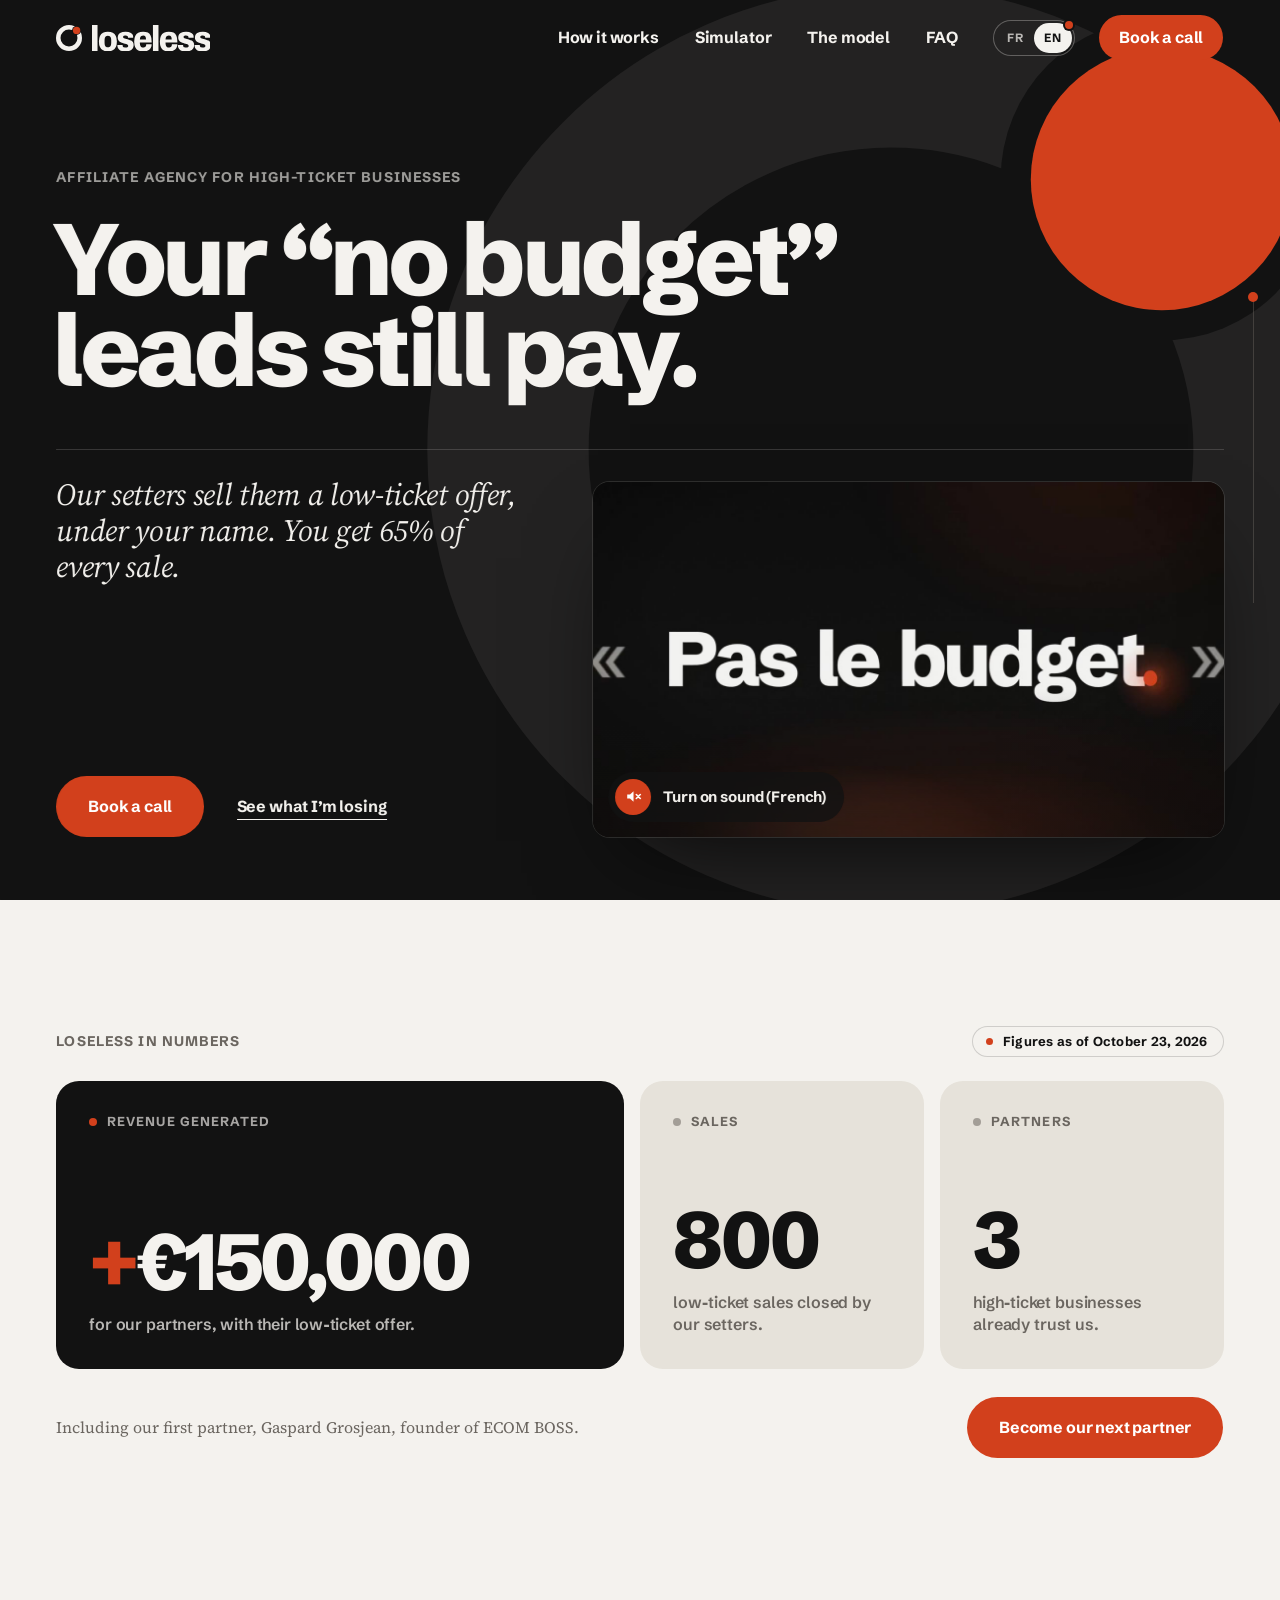
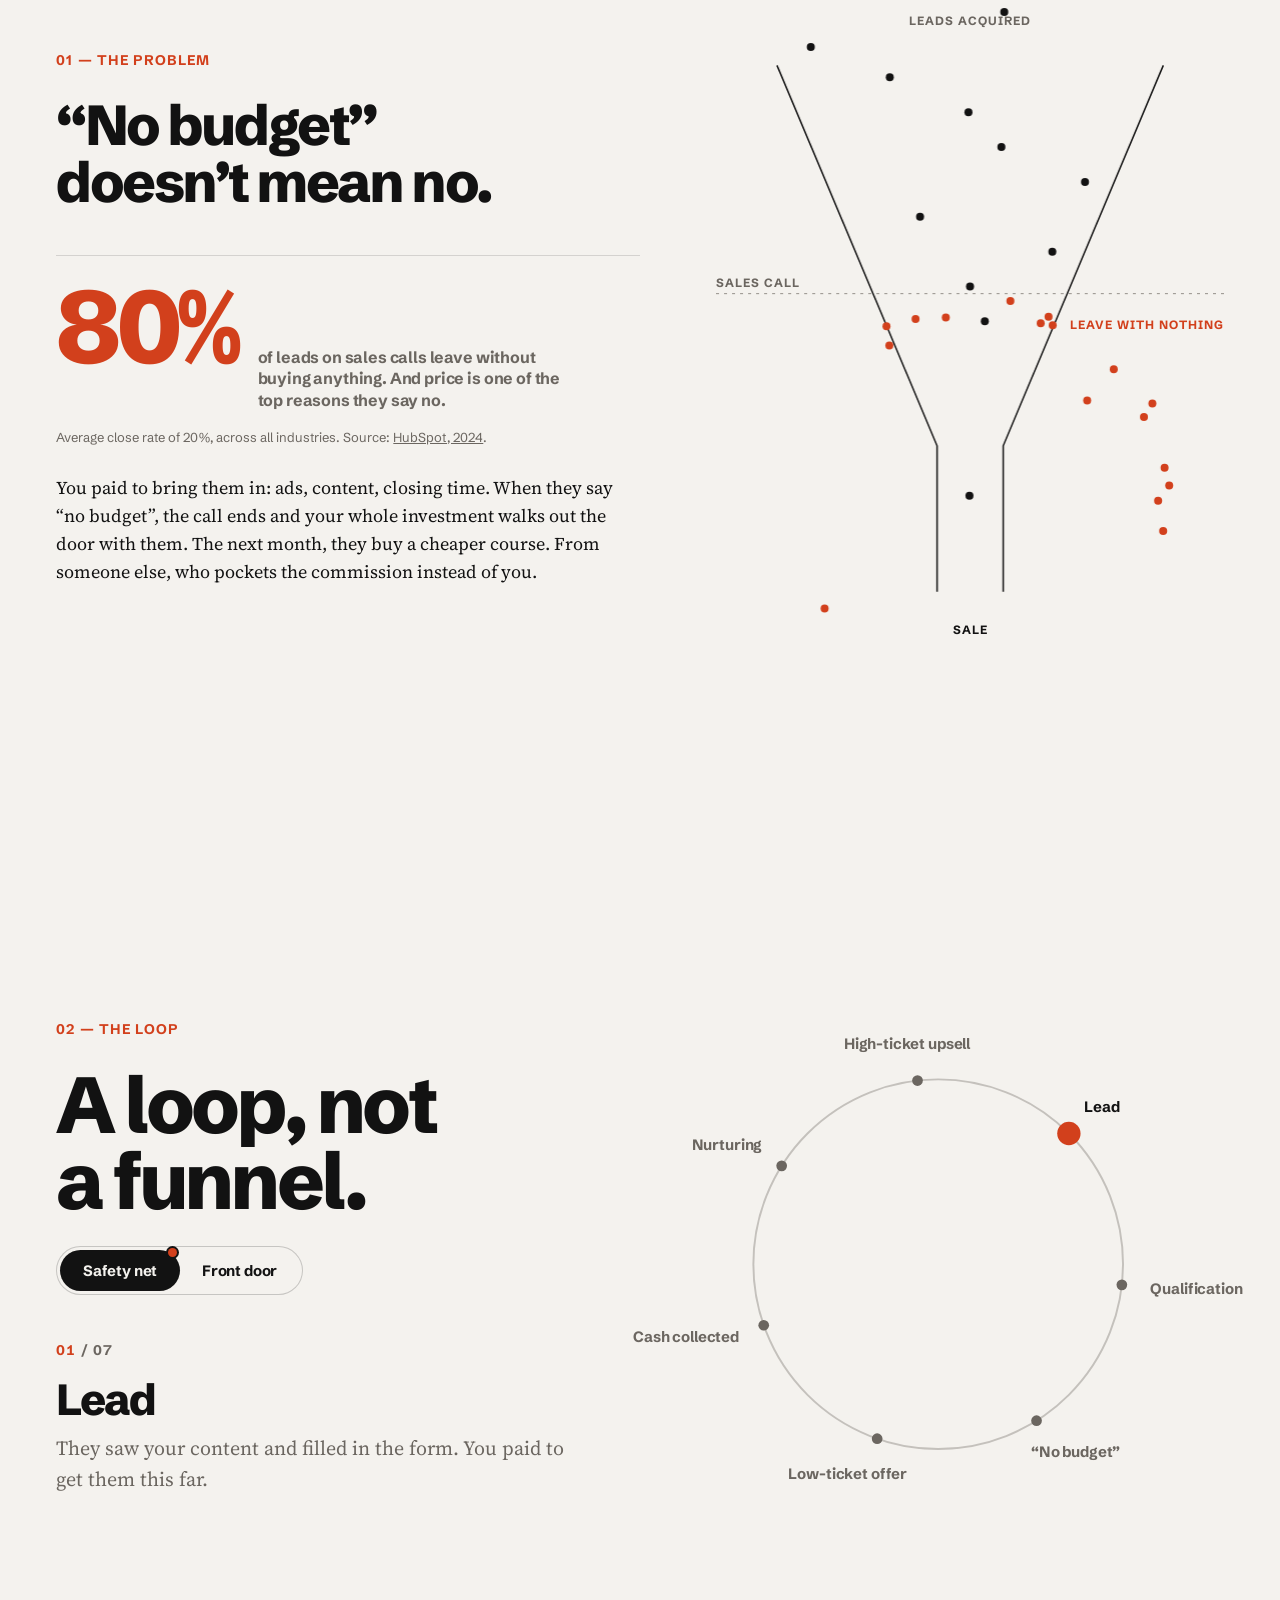
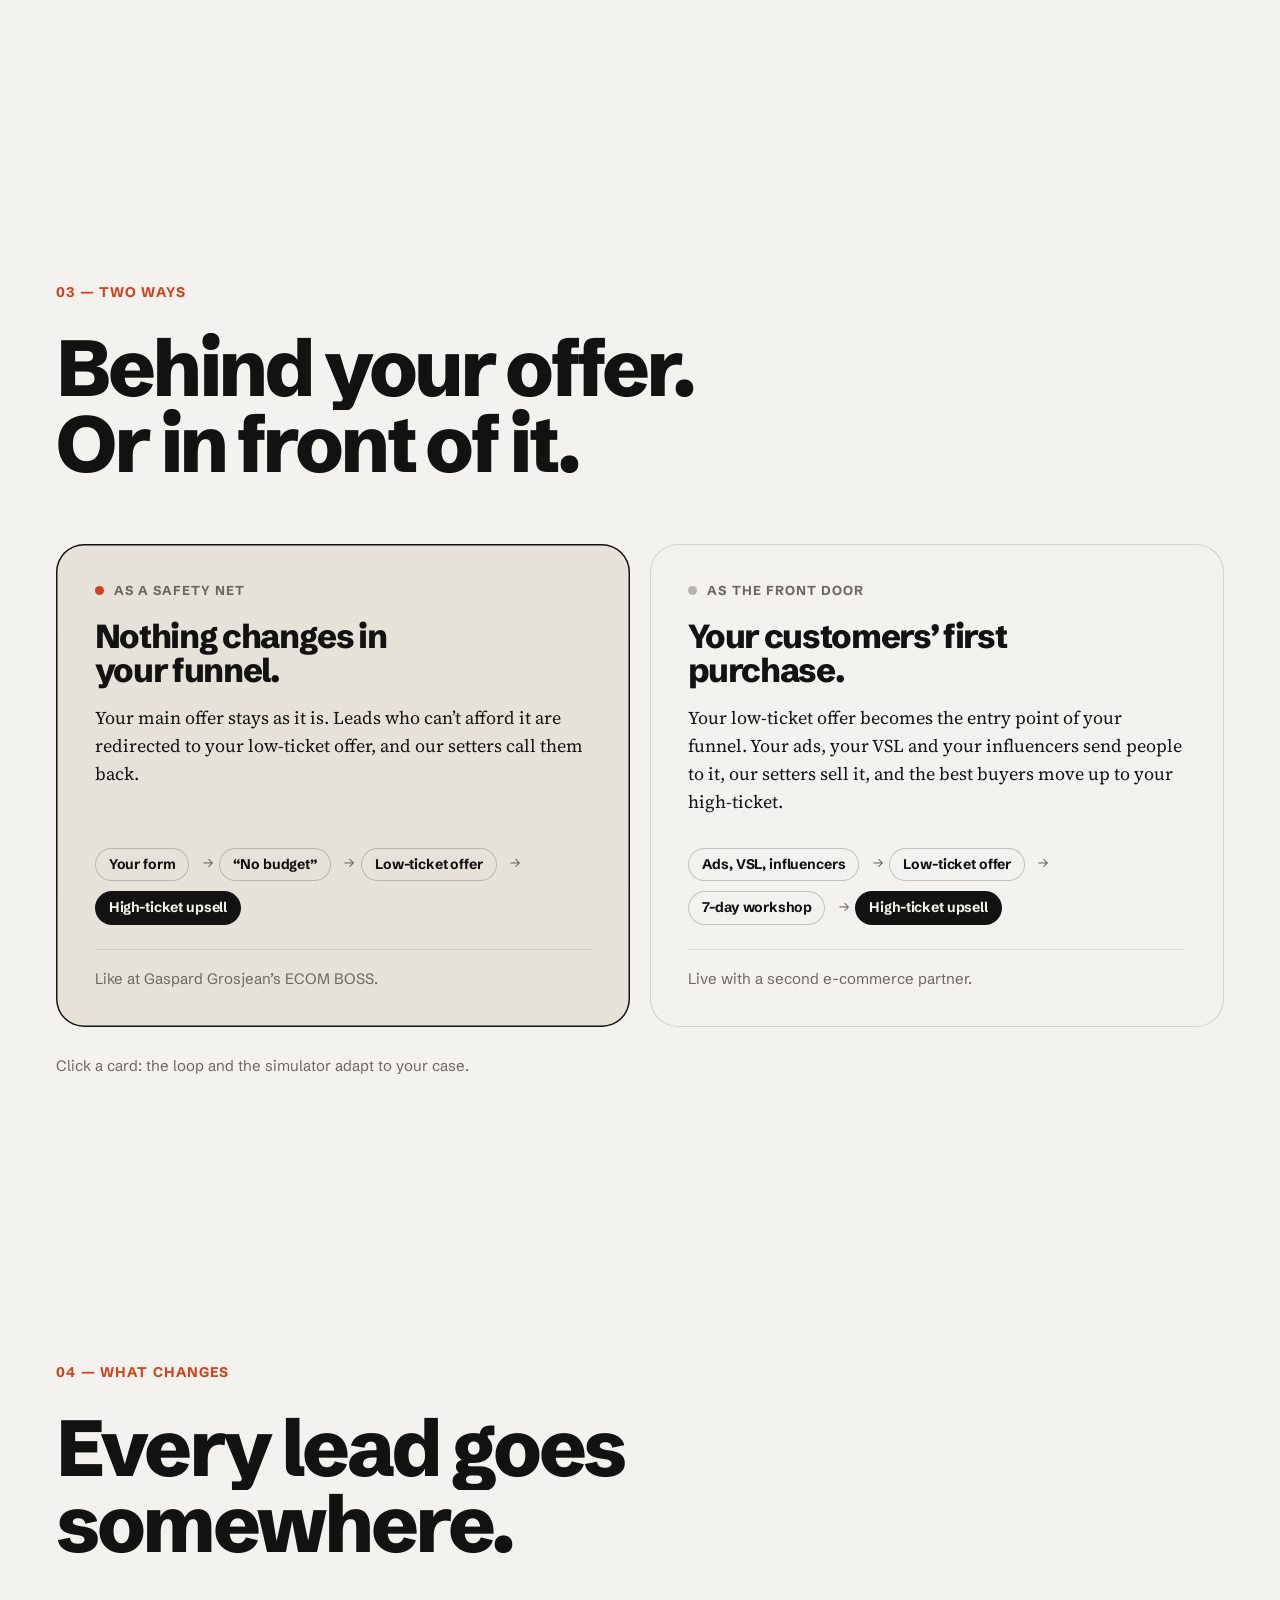
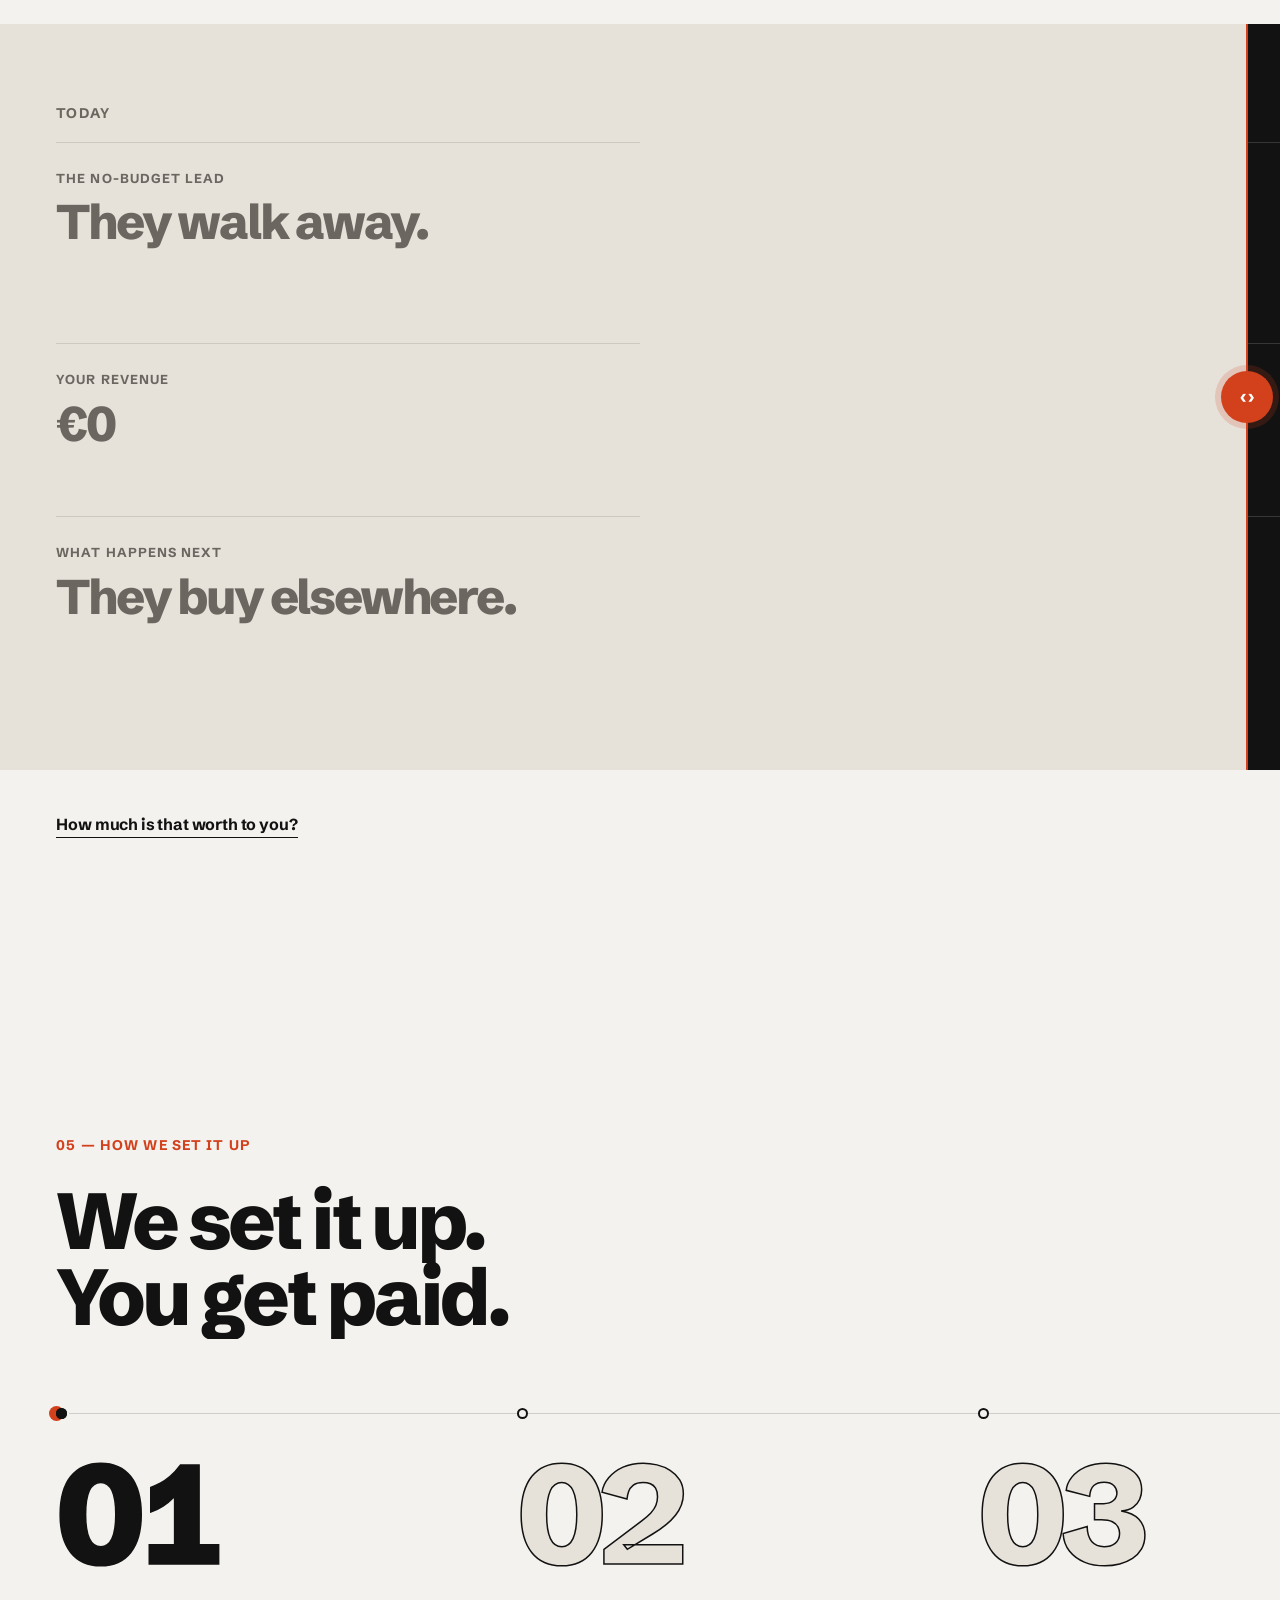
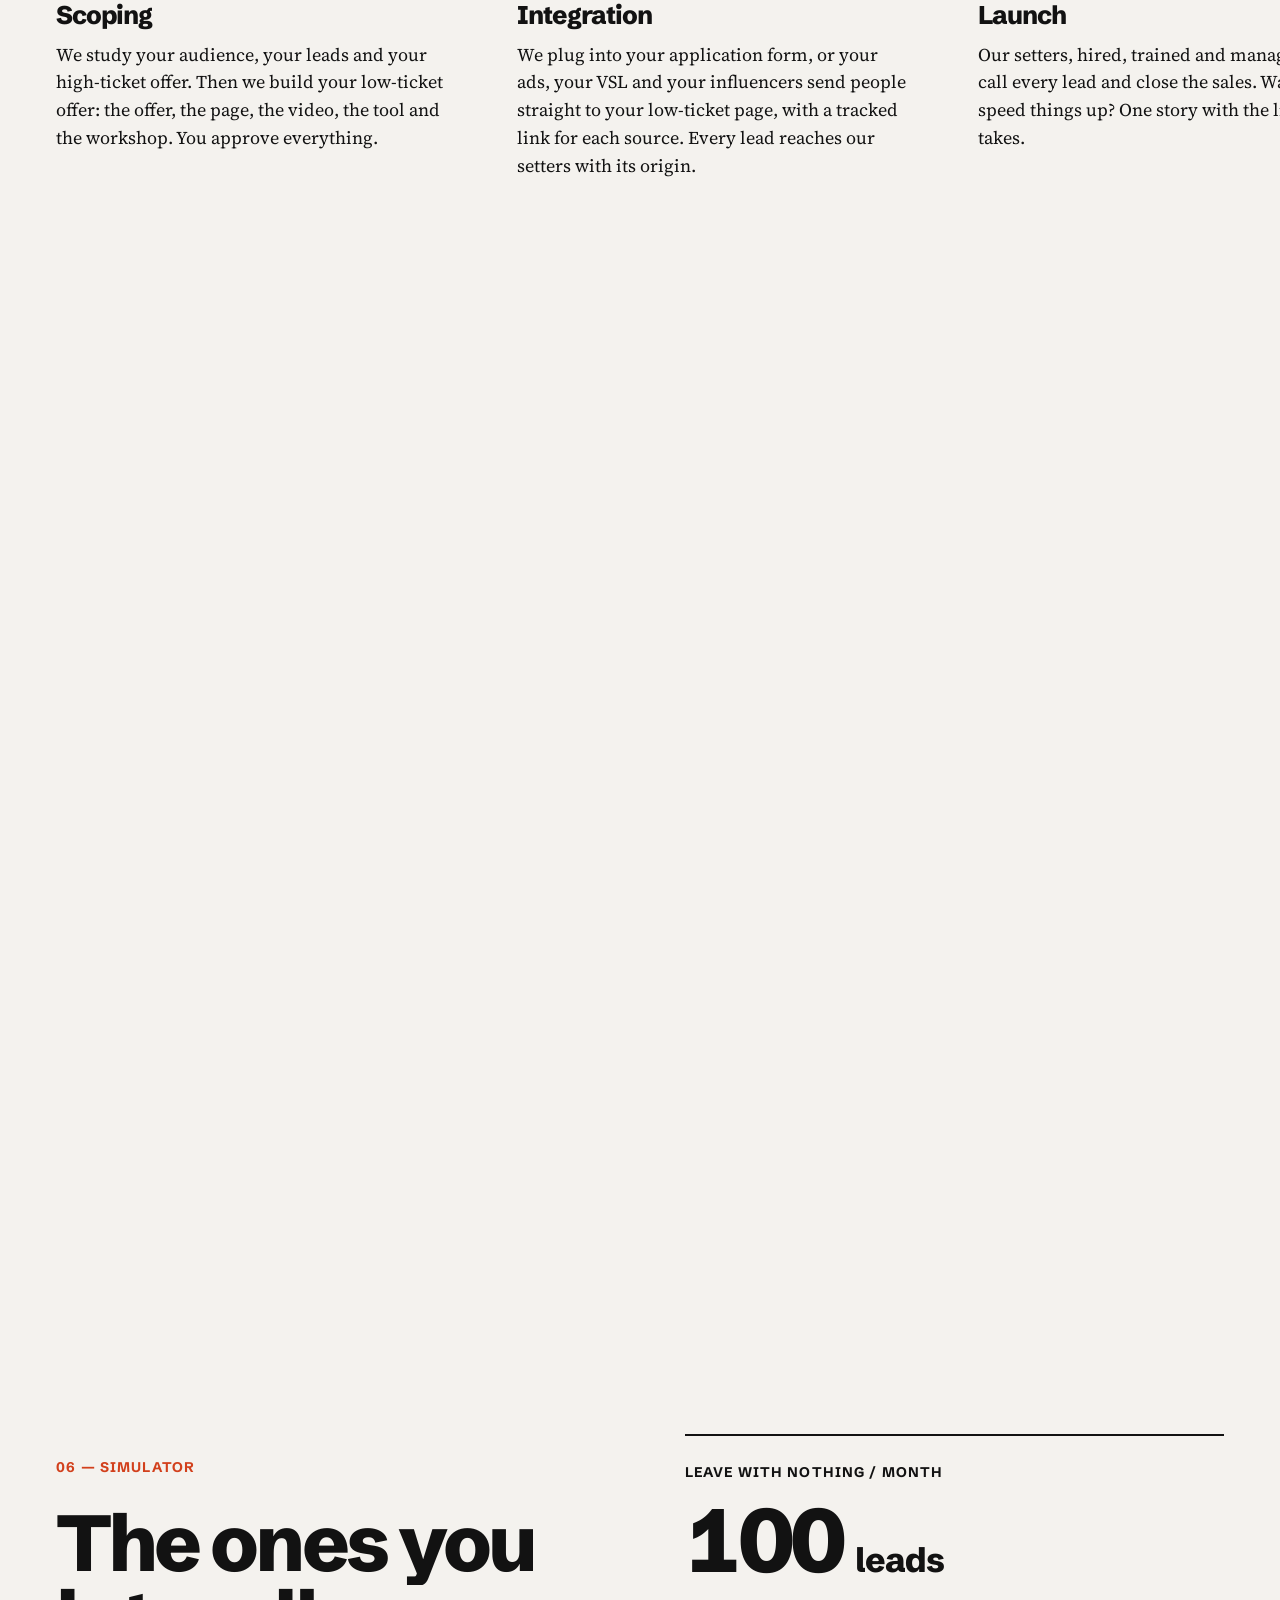
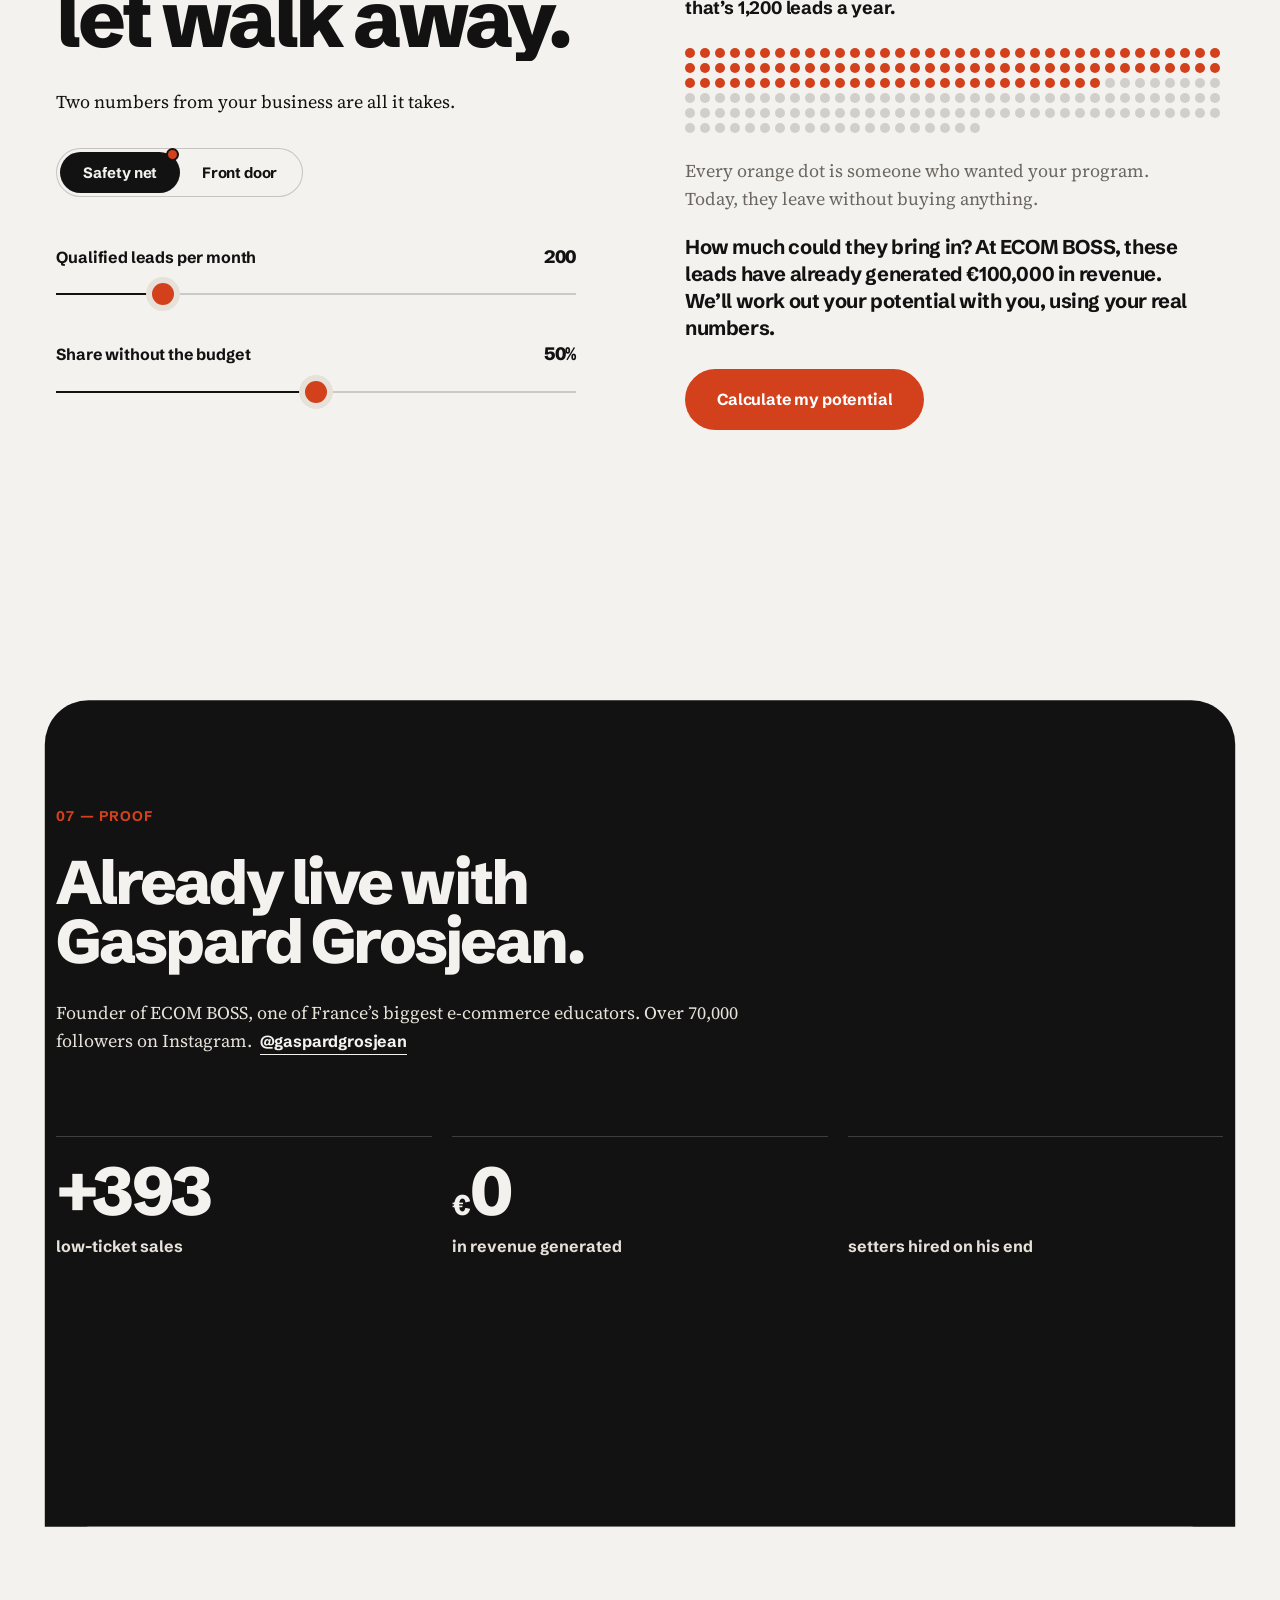
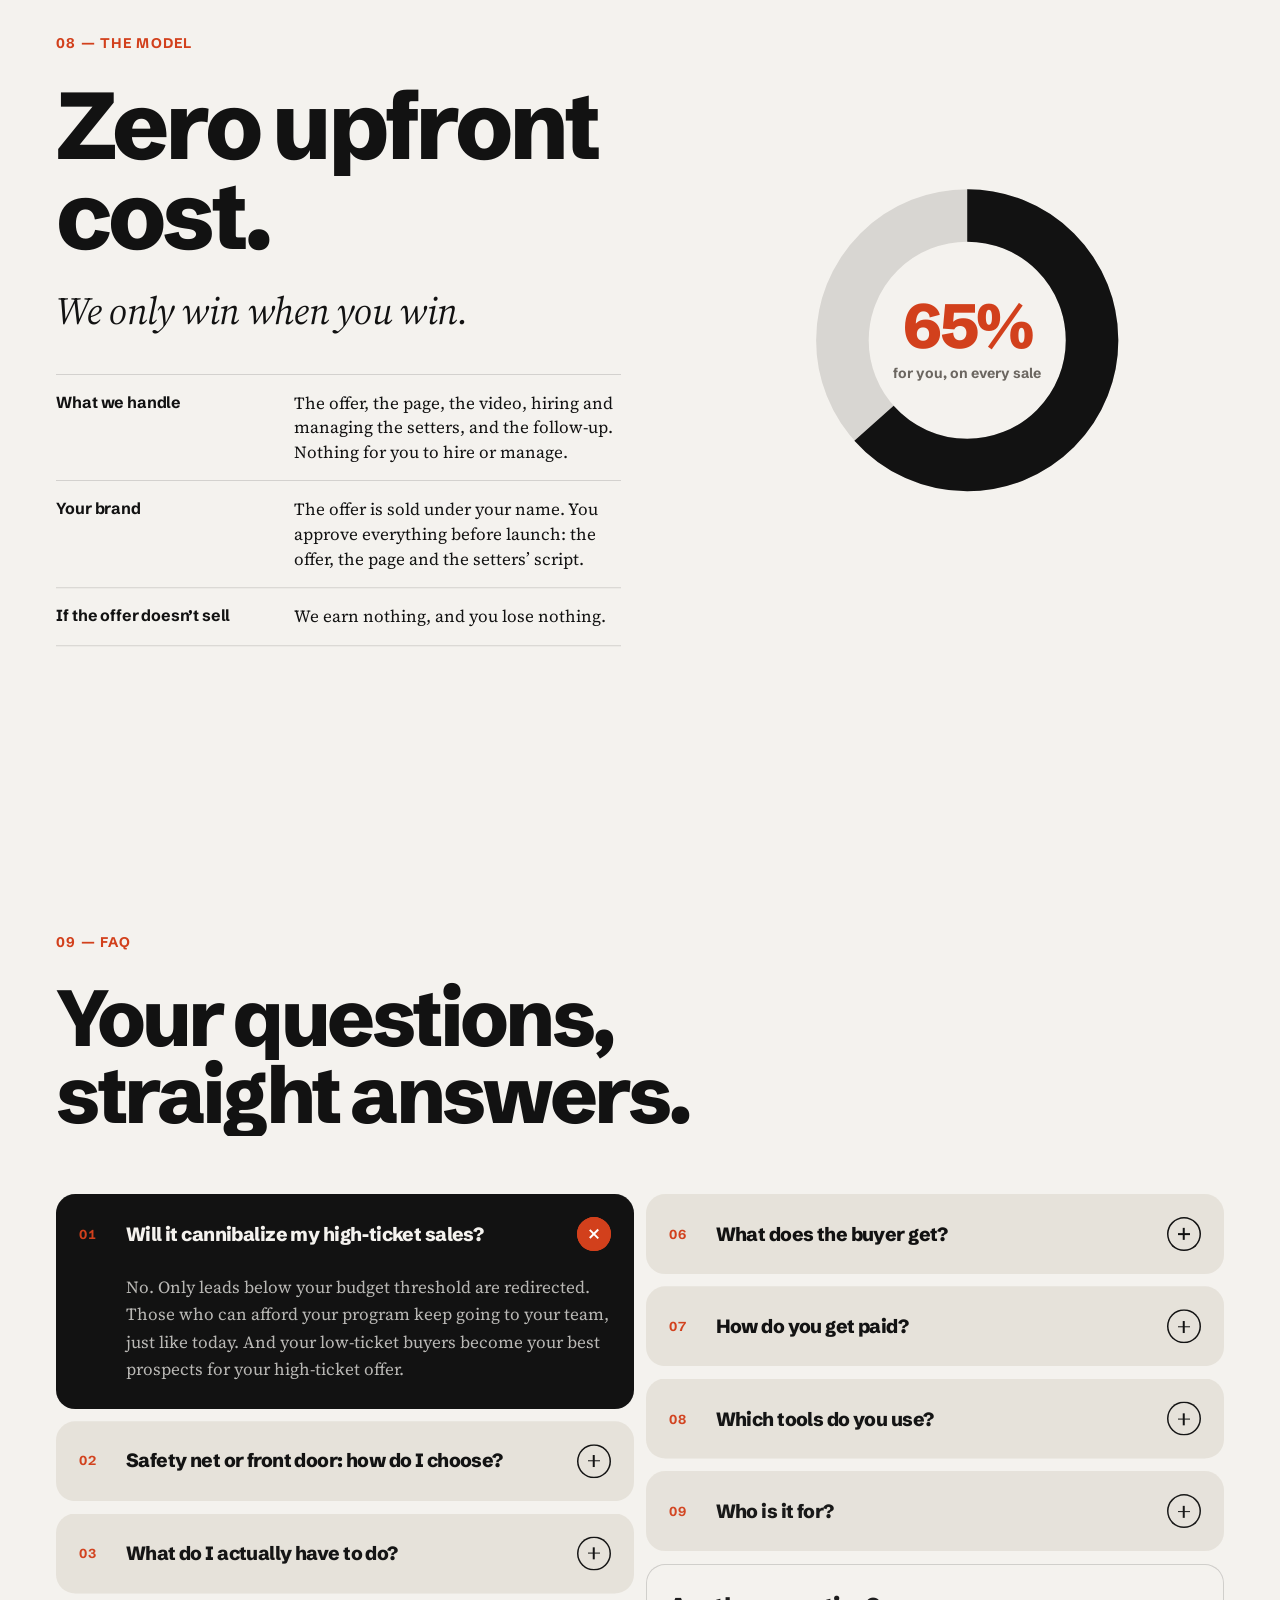
==== commit 9c373f93: "FAQ restructurée : titre pleine largeur, questions en cartes sur deux colonnes, carte ouverte en Enc" ====
--- a/en/index.html
+++ b/en/index.html
@@ -14,7 +14,7 @@
 <link rel="preconnect" href="https://fonts.googleapis.com">
 <link rel="preconnect" href="https://fonts.gstatic.com" crossorigin>
 <link rel="stylesheet" href="https://fonts.googleapis.com/css2?family=Schibsted+Grotesk:wght@400..900&family=Source+Serif+4:ital,opsz,wght@0,8..60,400..600;1,8..60,400&display=swap">
-<link rel="stylesheet" href="../styles.css?v=202610231530">
+<link rel="stylesheet" href="../styles.css?v=202610231710">
 <script>try{if(!matchMedia('(prefers-reduced-motion: reduce)').matches)document.documentElement.classList.add('motion')}catch(e){}</script>
 </head>
 <body>
@@ -510,86 +510,90 @@
 
   <!-- 09 — FAQ -->
   <section class="section faq" id="faq" aria-labelledby="t-faq">
-    <div class="wrap faq__grid">
-      <div class="faq__side">
-        <div class="faq__head">
-          <p class="eyebrow" data-fade>09 — FAQ</p>
-          <h2 id="t-faq" class="h2" data-split>Your questions, straight answers.</h2>
-        </div>
-        <div class="faq__aside" data-fade>
-          <p class="faq__more">Another question?</p>
-          <a class="btn btn--primary" href="reserver.html" data-book data-magnetic><span class="btn__label" data-text="Book a call">Book a call</span></a>
-        </div>
-      </div>
-      <div class="faq__list">
-        <div class="faq__item">
-          <h3><button class="faq__q" type="button" aria-expanded="true" aria-controls="faq-1" id="faq-b1"><span class="faq__num">01</span><span class="faq__text">Will it cannibalize my high&#8209;ticket sales?</span><span class="faq__icon" aria-hidden="true"></span></button></h3>
-          <div class="faq__panel" id="faq-1" role="region" aria-labelledby="faq-b1"><div class="faq__a">
-            <p>No. Only leads below your budget threshold are redirected. Those who can afford your program keep going to your team, just like today. And your low&#8209;ticket buyers become your best prospects for your high&#8209;ticket offer.</p>
-          </div></div>
-        </div>
-        <div class="faq__item">
-          <h3><button class="faq__q" type="button" aria-expanded="true" aria-controls="faq-2" id="faq-b2"><span class="faq__num">02</span><span class="faq__text">Safety net or front door: how do I choose?</span><span class="faq__icon" aria-hidden="true"></span></button></h3>
-          <div class="faq__panel" id="faq-2" role="region" aria-labelledby="faq-b2"><div class="faq__a">
-            <p>If your main offer already sells well, we sit behind it to recover the people who can’t afford it. If you’re launching your funnel or want to bring more people in, the low-ticket offer becomes your front door. We’ll decide together on the call.</p>
-          </div></div>
-        </div>
-        <div class="faq__item">
-          <h3><button class="faq__q" type="button" aria-expanded="true" aria-controls="faq-3" id="faq-b3"><span class="faq__num">03</span><span class="faq__text">What do I actually have to do?</span><span class="faq__icon" aria-hidden="true"></span></button></h3>
-          <div class="faq__panel" id="faq-3" role="region" aria-labelledby="faq-b3"><div class="faq__a">
-            <p>Almost nothing. You approve the offer, the page and the setters’ script before launch. After that, if you want to speed things up, one story with the link is all it takes.</p>
-          </div></div>
-        </div>
-        <div class="faq__item">
-          <h3><button class="faq__q" type="button" aria-expanded="true" aria-controls="faq-4" id="faq-b4"><span class="faq__num">04</span><span class="faq__text">Who are the setters?</span><span class="faq__icon" aria-hidden="true"></span></button></h3>
-          <div class="faq__panel" id="faq-4" role="region" aria-labelledby="faq-b4"><div class="faq__a">
-            <p>Setters we train ourselves, who call your leads and close the sales. They’re paid on commission: they only earn when they sell.</p>
-          </div></div>
-        </div>
-        <div class="faq__item">
-          <h3><button class="faq__q" type="button" aria-expanded="true" aria-controls="faq-5" id="faq-b5"><span class="faq__num">05</span><span class="faq__text">Who creates the low&#8209;ticket offer?</span><span class="faq__icon" aria-hidden="true"></span></button></h3>
-          <div class="faq__panel" id="faq-5" role="region" aria-labelledby="faq-b5"><div class="faq__a">
-            <p>We do. We build your low&#8209;ticket offer from start to finish: the offer, the page, the video, the tool and the workshop, under your name. You approve everything before launch.</p>
-          </div></div>
-        </div>
-        <div class="faq__item">
-          <h3><button class="faq__q" type="button" aria-expanded="true" aria-controls="faq-6" id="faq-b6"><span class="faq__num">06</span><span class="faq__text">What does the buyer get?</span><span class="faq__icon" aria-hidden="true"></span></button></h3>
-          <div class="faq__panel" id="faq-6" role="region" aria-labelledby="faq-b6"><div class="faq__a">
-            <p>A 7-day workshop, a tool they build themselves, an AI coach on WhatsApp and a member area with the videos of your method.</p>
-          </div></div>
-        </div>
-        <div class="faq__item">
-          <h3><button class="faq__q" type="button" aria-expanded="true" aria-controls="faq-7" id="faq-b7"><span class="faq__num">07</span><span class="faq__text">How do you get paid?</span><span class="faq__icon" aria-hidden="true"></span></button></h3>
-          <div class="faq__panel" id="faq-7" role="region" aria-labelledby="faq-b7"><div class="faq__a">
-            <p>Only on sales. Nothing to pay upfront, and you keep at least 65% of every sale. If it doesn’t sell, we earn nothing.</p>
-          </div></div>
-        </div>
-        <div class="faq__item">
-          <h3><button class="faq__q" type="button" aria-expanded="true" aria-controls="faq-8" id="faq-b8"><span class="faq__num">08</span><span class="faq__text">Which tools do you use?</span><span class="faq__icon" aria-hidden="true"></span></button></h3>
-          <div class="faq__panel" id="faq-8" role="region" aria-labelledby="faq-b8"><div class="faq__a">
-            <p>Your buyers’ tool is built on Base44, and Loseless is a Base44 partner. You have nothing to set up.</p>
-          </div></div>
-        </div>
-        <div class="faq__item">
-          <h3><button class="faq__q" type="button" aria-expanded="true" aria-controls="faq-9" id="faq-b9"><span class="faq__num">09</span><span class="faq__text">Who is it for?</span><span class="faq__icon" aria-hidden="true"></span></button></h3>
-          <div class="faq__panel" id="faq-9" role="region" aria-labelledby="faq-b9"><div class="faq__a">
-            <p>Coaches and course creators who sell a high&#8209;ticket program: to recover the leads who can’t afford it, or to bring in more customers through a low&#8209;ticket offer.</p>
-          </div></div>
-        </div>
-        <!-- Hidden questions until the answer is provided (à réactiver avec un numéro dans l'ordre) :
-        <div class="faq__item">
-          <h3><button class="faq__q" type="button" aria-expanded="true" aria-controls="faq-2" id="faq-b2"><span class="faq__num">02</span><span class="faq__text">How long does setup take?</span><span class="faq__icon" aria-hidden="true"></span></button></h3>
-          <div class="faq__panel" id="faq-2" role="region" aria-labelledby="faq-b2"><div class="faq__a">
-            <p>[TO BE COMPLETED: setup time]</p>
-          </div></div>
-        </div>
-        <div class="faq__item">
-          <h3><button class="faq__q" type="button" aria-expanded="true" aria-controls="faq-7" id="faq-b7"><span class="faq__num">07</span><span class="faq__text">Is there a minimum commitment?</span><span class="faq__icon" aria-hidden="true"></span></button></h3>
-          <div class="faq__panel" id="faq-7" role="region" aria-labelledby="faq-b7"><div class="faq__a">
-            <p>[TO BE COMPLETED]</p>
-          </div></div>
-        </div>
-        -->
+    <div class="wrap">
+      <div class="faq__head">
+        <p class="eyebrow" data-fade>09 — FAQ</p>
+        <h2 id="t-faq" class="h2" data-split>Your questions, straight answers.</h2>
+      </div>
+      <!-- deux colonnes indépendantes : une carte qui s'ouvre ne pousse que sa colonne -->
+      <div class="faq__cols">
+        <div class="faq__col" data-stagger>
+          <div class="faq__item">
+            <h3><button class="faq__q" type="button" aria-expanded="true" aria-controls="faq-1" id="faq-b1"><span class="faq__num">01</span><span class="faq__text">Will it cannibalize my high&#8209;ticket sales?</span><span class="faq__icon" aria-hidden="true"></span></button></h3>
+            <div class="faq__panel" id="faq-1" role="region" aria-labelledby="faq-b1"><div class="faq__a">
+              <p>No. Only leads below your budget threshold are redirected. Those who can afford your program keep going to your team, just like today. And your low&#8209;ticket buyers become your best prospects for your high&#8209;ticket offer.</p>
+            </div></div>
+          </div>
+          <div class="faq__item">
+            <h3><button class="faq__q" type="button" aria-expanded="true" aria-controls="faq-2" id="faq-b2"><span class="faq__num">02</span><span class="faq__text">Safety net or front door: how do I choose?</span><span class="faq__icon" aria-hidden="true"></span></button></h3>
+            <div class="faq__panel" id="faq-2" role="region" aria-labelledby="faq-b2"><div class="faq__a">
+              <p>If your main offer already sells well, we sit behind it to recover the people who can’t afford it. If you’re launching your funnel or want to bring more people in, the low-ticket offer becomes your front door. We’ll decide together on the call.</p>
+            </div></div>
+          </div>
+          <div class="faq__item">
+            <h3><button class="faq__q" type="button" aria-expanded="true" aria-controls="faq-3" id="faq-b3"><span class="faq__num">03</span><span class="faq__text">What do I actually have to do?</span><span class="faq__icon" aria-hidden="true"></span></button></h3>
+            <div class="faq__panel" id="faq-3" role="region" aria-labelledby="faq-b3"><div class="faq__a">
+              <p>Almost nothing. You approve the offer, the page and the setters’ script before launch. After that, if you want to speed things up, one story with the link is all it takes.</p>
+            </div></div>
+          </div>
+          <div class="faq__item">
+            <h3><button class="faq__q" type="button" aria-expanded="true" aria-controls="faq-4" id="faq-b4"><span class="faq__num">04</span><span class="faq__text">Who are the setters?</span><span class="faq__icon" aria-hidden="true"></span></button></h3>
+            <div class="faq__panel" id="faq-4" role="region" aria-labelledby="faq-b4"><div class="faq__a">
+              <p>Setters we train ourselves, who call your leads and close the sales. They’re paid on commission: they only earn when they sell.</p>
+            </div></div>
+          </div>
+          <div class="faq__item">
+            <h3><button class="faq__q" type="button" aria-expanded="true" aria-controls="faq-5" id="faq-b5"><span class="faq__num">05</span><span class="faq__text">Who creates the low&#8209;ticket offer?</span><span class="faq__icon" aria-hidden="true"></span></button></h3>
+            <div class="faq__panel" id="faq-5" role="region" aria-labelledby="faq-b5"><div class="faq__a">
+              <p>We do. We build your low&#8209;ticket offer from start to finish: the offer, the page, the video, the tool and the workshop, under your name. You approve everything before launch.</p>
+            </div></div>
+          </div>
+        </div>
+        <div class="faq__col" data-stagger>
+          <div class="faq__item">
+            <h3><button class="faq__q" type="button" aria-expanded="true" aria-controls="faq-6" id="faq-b6"><span class="faq__num">06</span><span class="faq__text">What does the buyer get?</span><span class="faq__icon" aria-hidden="true"></span></button></h3>
+            <div class="faq__panel" id="faq-6" role="region" aria-labelledby="faq-b6"><div class="faq__a">
+              <p>A 7-day workshop, a tool they build themselves, an AI coach on WhatsApp and a member area with the videos of your method.</p>
+            </div></div>
+          </div>
+          <div class="faq__item">
+            <h3><button class="faq__q" type="button" aria-expanded="true" aria-controls="faq-7" id="faq-b7"><span class="faq__num">07</span><span class="faq__text">How do you get paid?</span><span class="faq__icon" aria-hidden="true"></span></button></h3>
+            <div class="faq__panel" id="faq-7" role="region" aria-labelledby="faq-b7"><div class="faq__a">
+              <p>Only on sales. Nothing to pay upfront, and you keep at least 65% of every sale. If it doesn’t sell, we earn nothing.</p>
+            </div></div>
+          </div>
+          <div class="faq__item">
+            <h3><button class="faq__q" type="button" aria-expanded="true" aria-controls="faq-8" id="faq-b8"><span class="faq__num">08</span><span class="faq__text">Which tools do you use?</span><span class="faq__icon" aria-hidden="true"></span></button></h3>
+            <div class="faq__panel" id="faq-8" role="region" aria-labelledby="faq-b8"><div class="faq__a">
+              <p>Your buyers’ tool is built on Base44, and Loseless is a Base44 partner. You have nothing to set up.</p>
+            </div></div>
+          </div>
+          <div class="faq__item">
+            <h3><button class="faq__q" type="button" aria-expanded="true" aria-controls="faq-9" id="faq-b9"><span class="faq__num">09</span><span class="faq__text">Who is it for?</span><span class="faq__icon" aria-hidden="true"></span></button></h3>
+            <div class="faq__panel" id="faq-9" role="region" aria-labelledby="faq-b9"><div class="faq__a">
+              <p>Coaches and course creators who sell a high&#8209;ticket program: to recover the leads who can’t afford it, or to bring in more customers through a low&#8209;ticket offer.</p>
+            </div></div>
+          </div>
+          <div class="faq__cta">
+            <p class="faq__more">Another question?</p>
+            <p class="faq__cta-text">We’ll answer it on the call, for your business.</p>
+            <a class="btn btn--primary" href="reserver.html" data-book data-magnetic><span class="btn__label" data-text="Book a call">Book a call</span></a>
+          </div>
+          <!-- Hidden questions until the answer is provided (à réactiver avec un numéro dans l'ordre) :
+          <div class="faq__item">
+            <h3><button class="faq__q" type="button" aria-expanded="true" aria-controls="faq-2" id="faq-b2"><span class="faq__num">02</span><span class="faq__text">How long does setup take?</span><span class="faq__icon" aria-hidden="true"></span></button></h3>
+            <div class="faq__panel" id="faq-2" role="region" aria-labelledby="faq-b2"><div class="faq__a">
+              <p>[TO BE COMPLETED: setup time]</p>
+            </div></div>
+          </div>
+          <div class="faq__item">
+            <h3><button class="faq__q" type="button" aria-expanded="true" aria-controls="faq-7" id="faq-b7"><span class="faq__num">07</span><span class="faq__text">Is there a minimum commitment?</span><span class="faq__icon" aria-hidden="true"></span></button></h3>
+            <div class="faq__panel" id="faq-7" role="region" aria-labelledby="faq-b7"><div class="faq__a">
+              <p>[TO BE COMPLETED]</p>
+            </div></div>
+          </div>
+          -->
+        </div>
       </div>
     </div>
   </section>
@@ -656,6 +660,6 @@
 <script src="../vendor/SplitText.min.js" defer></script>
 <script src="../vendor/CustomEase.min.js" defer></script>
 <script src="../vendor/lenis.min.js" defer></script>
-<script src="../main.js?v=202610231530" defer></script>
+<script src="../main.js?v=202610231710" defer></script>
 </body>
 </html>
--- a/styles.css
+++ b/styles.css
@@ -1405,32 +1405,41 @@
 
 /* ---------- 08 FAQ ---------- */
 
-.faq__grid {
+.faq__head .h2 { max-width: 16ch; }
+.faq__cols {
   display: grid;
-  grid-template-columns: minmax(0, .85fr) minmax(0, 1.15fr);
-  gap: clamp(40px, 7vw, 120px);
+  grid-template-columns: repeat(2, minmax(0, 1fr));
+  gap: 12px;
   align-items: start;
-}
-/* colonne gauche fixe pendant le défilement des questions */
-.faq__side { position: sticky; top: calc(var(--header-h) + 32px); }
-.faq__aside { margin-top: 40px; }
-.faq__more { font-size: 20px; margin-bottom: 18px; }
-.faq__item { border-top: 1px solid rgba(18, 18, 18, .14); }
-.faq__item:last-child { border-bottom: 1px solid rgba(18, 18, 18, .14); }
+  margin-top: clamp(48px, 7vh, 80px);
+}
+.faq__col { display: flex; flex-direction: column; gap: 12px; }
+/* chaque question est une carte Craie ; la carte ouverte passe en Encre */
+.faq__item {
+  border-radius: clamp(18px, 1.5vw, 24px);
+  background: var(--craie);
+  color: var(--encre);
+  transition: background-color .4s var(--ease), color .4s var(--ease), box-shadow .3s var(--ease);
+}
+.faq__item.is-open { background: var(--encre); color: var(--papier); }
+@media (hover: hover) {
+  .faq__item:not(.is-open):hover { box-shadow: inset 0 0 0 1.5px var(--encre); }
+}
 .faq__q {
   width: 100%;
-  display: flex; align-items: center; gap: 20px;
-  padding: 26px 0;
+  display: flex; align-items: center; gap: 18px;
+  padding: clamp(20px, 1.8vw, 26px) clamp(20px, 1.8vw, 28px);
   background: none; border: 0;
+  color: inherit;
   text-align: left;
-  font: 800 clamp(20px, 1.9vw, 28px)/1.15 var(--sans);
-  letter-spacing: -.035em;
+  font: 800 clamp(18px, 1.5vw, 22px)/1.2 var(--sans);
+  letter-spacing: -.03em;
   cursor: pointer;
 }
 .faq__num {
   flex: none;
   min-width: 2.2em;
-  font: 700 14px/1 var(--sans);
+  font: 700 13px/1 var(--sans);
   letter-spacing: .08em;
   font-variant-numeric: tabular-nums;
   color: var(--vermillon);
@@ -1438,38 +1447,41 @@
 .faq__text { flex: 1; }
 .faq__icon {
   position: relative; flex: none;
-  width: 36px; height: 36px; border-radius: 50%;
-  box-shadow: inset 0 0 0 1.5px var(--encre);
+  width: 34px; height: 34px; border-radius: 50%;
+  box-shadow: inset 0 0 0 1.5px currentColor;
   transition: transform .3s var(--ease), background-color .3s var(--ease), box-shadow .3s var(--ease);
 }
 .faq__icon::before, .faq__icon::after {
   content: "";
   position: absolute; left: 50%; top: 50%;
   width: 12px; height: 1.5px; margin: -.75px 0 0 -6px;
-  background: var(--encre);
-  transition: background-color .3s var(--ease);
+  background: currentColor;
 }
 .faq__icon::after { transform: rotate(90deg); }
 .faq__q[aria-expanded="true"] .faq__icon {
   transform: rotate(45deg);
   background: var(--vermillon);
   box-shadow: inset 0 0 0 1.5px var(--vermillon);
-}
-.faq__q[aria-expanded="true"] .faq__icon::before,
-.faq__q[aria-expanded="true"] .faq__icon::after { background: #fff; }
+  color: #fff;
+}
 .faq__panel { overflow: hidden; }
-.faq__a { padding: 0 56px 30px calc(14px * 2.2 + 20px); }
-.faq__a p { max-width: 32em; font-size: 19px; line-height: 1.55; color: var(--pierre); }
-@media (max-width: 899px) {
-  .faq__grid { grid-template-columns: 1fr; }
-}
+.faq__a { padding: 0 clamp(20px, 1.8vw, 28px) clamp(22px, 2vw, 30px) calc(clamp(20px, 1.8vw, 28px) + 13px * 2.2 + 18px); }
+/* la réponse suit la couleur de la carte (pas de texte clair sur fond Craie pendant la fermeture) */
+.faq__a p { max-width: 34em; font-size: 17px; line-height: 1.6; color: inherit; opacity: .74; }
+.faq__cta {
+  display: flex; flex-direction: column; align-items: flex-start;
+  padding: clamp(24px, 2.2vw, 32px) clamp(20px, 1.8vw, 28px);
+  border-radius: clamp(18px, 1.5vw, 24px);
+  box-shadow: inset 0 0 0 1px rgba(18, 18, 18, .16);
+}
+.faq__more { font: 800 clamp(22px, 1.9vw, 28px)/1.1 var(--sans); letter-spacing: -.035em; }
+.faq__cta-text { margin-top: 8px; font-size: 17px; color: var(--pierre); }
+.faq__cta .btn { margin-top: 22px; }
 @media (max-width: 767px) {
-  .faq__side { display: contents; }
-  .faq__head { order: 1; }
-  .faq__list { order: 2; }
-  .faq__aside { order: 3; margin-top: 8px; }
-  .faq__a { padding-right: 0; }
-  .faq__a p { font-size: 18px; }
+  .faq__cols { grid-template-columns: 1fr; }
+  .faq__a { padding-left: clamp(20px, 1.8vw, 28px); }
+  .faq__q { gap: 12px; }
+  .faq__num { min-width: 1.8em; }
 }
 
 /* ---------- 09 Pour qui ---------- */
